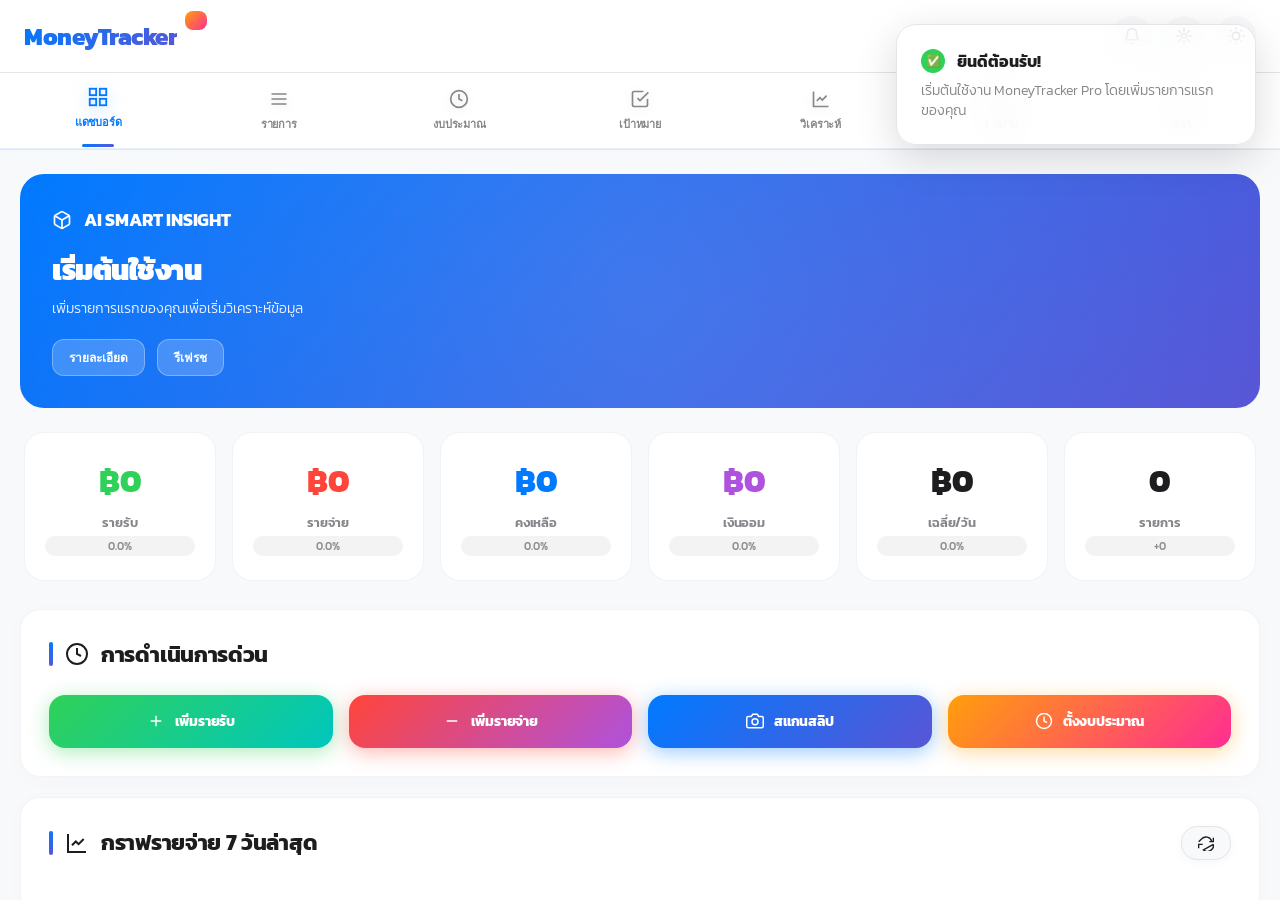
==== index.html @ a621dfd7 "Create index.html" ====
<!DOCTYPE html>
<html lang="th">
<head>
    <meta charset="UTF-8">
    <meta name="viewport" content="width=device-width, initial-scale=1.0">
    <title>MoneyTracker Pro v5 - แอปรายรับรายจ่ายขั้นสูง</title>
    <link href="https://fonts.googleapis.com/css2?family=Kanit:wght@200;300;400;500;600;700;800;900&display=swap" rel="stylesheet">
    <style>
        body {
            box-sizing: border-box;
        }
        
        * {
            margin: 0;
            padding: 0;
            box-sizing: border-box;
        }

        :root {
            --primary: #007AFF;
            --primary-dark: #0051D5;
            --primary-light: #E3F2FD;
            --secondary: #5856D6;
            --success: #30D158;
            --warning: #FF9F0A;
            --danger: #FF453A;
            --info: #64D2FF;
            --purple: #AF52DE;
            --pink: #FF2D92;
            --indigo: #5856D6;
            --teal: #5AC8FA;
            --mint: #00C7BE;
            --brown: #A2845E;
            --gray: #8E8E93;
            
            --bg-primary: #FFFFFF;
            --bg-secondary: #F8F9FA;
            --bg-tertiary: #FFFFFF;
            --bg-card: #FFFFFF;
            --bg-glass: rgba(255, 255, 255, 0.8);
            --text-primary: #1D1D1F;
            --text-secondary: #86868B;
            --text-tertiary: #AEAEB2;
            --border: #E5E5E7;
            --border-light: #F2F2F7;
            --shadow: rgba(0, 0, 0, 0.04);
            --shadow-hover: rgba(0, 0, 0, 0.08);
            --shadow-card: rgba(0, 0, 0, 0.02);
            --shadow-strong: rgba(0, 0, 0, 0.15);
            --blur: blur(20px);
            --gradient-primary: linear-gradient(135deg, var(--primary), var(--secondary));
            --gradient-success: linear-gradient(135deg, var(--success), var(--mint));
            --gradient-warning: linear-gradient(135deg, var(--warning), var(--pink));
            --gradient-danger: linear-gradient(135deg, var(--danger), var(--purple));
            --gradient-glass: linear-gradient(135deg, rgba(255,255,255,0.1), rgba(255,255,255,0.05));
        }

        [data-theme="dark"] {
            --bg-primary: #000000;
            --bg-secondary: #1C1C1E;
            --bg-tertiary: #2C2C2E;
            --bg-card: #1C1C1E;
            --bg-glass: rgba(28, 28, 30, 0.8);
            --text-primary: #F2F2F7;
            --text-secondary: #98989D;
            --text-tertiary: #636366;
            --border: #38383A;
            --border-light: #2C2C2E;
            --shadow: rgba(255, 255, 255, 0.02);
            --shadow-hover: rgba(255, 255, 255, 0.04);
            --shadow-card: rgba(255, 255, 255, 0.01);
            --shadow-strong: rgba(0, 0, 0, 0.3);
        }

        html, body {
            height: 100%;
            font-family: 'Kanit', -apple-system, BlinkMacSystemFont, 'SF Pro Display', sans-serif;
            font-weight: 300;
            background: var(--bg-primary);
            color: var(--text-primary);
            overflow-x: hidden;
            transition: all 0.4s cubic-bezier(0.25, 0.46, 0.45, 0.94);
            -webkit-font-smoothing: antialiased;
            -moz-osx-font-smoothing: grayscale;
        }

        .app-container {
            height: 100%;
            display: flex;
            flex-direction: column;
            max-width: 100vw;
            background: var(--bg-primary);
            position: relative;
            overflow: hidden;
        }

        /* Animated Background */
        .animated-bg {
            position: fixed;
            top: 0;
            left: 0;
            width: 100%;
            height: 100%;
            z-index: -1;
            opacity: 0.03;
            pointer-events: none;
        }

        .floating-shape {
            position: absolute;
            border-radius: 50%;
            background: var(--gradient-primary);
            animation: float 20s infinite linear;
        }

        .floating-shape:nth-child(1) {
            width: 80px;
            height: 80px;
            top: 20%;
            left: 10%;
            animation-delay: 0s;
        }

        .floating-shape:nth-child(2) {
            width: 120px;
            height: 120px;
            top: 60%;
            right: 15%;
            animation-delay: -5s;
        }

        .floating-shape:nth-child(3) {
            width: 60px;
            height: 60px;
            bottom: 30%;
            left: 20%;
            animation-delay: -10s;
        }

        .floating-shape:nth-child(4) {
            width: 100px;
            height: 100px;
            top: 10%;
            right: 30%;
            animation-delay: -15s;
        }

        @keyframes float {
            0% { transform: translateY(0px) rotate(0deg); }
            33% { transform: translateY(-30px) rotate(120deg); }
            66% { transform: translateY(30px) rotate(240deg); }
            100% { transform: translateY(0px) rotate(360deg); }
        }

        /* Header */
        .header {
            background: var(--bg-glass);
            backdrop-filter: var(--blur);
            -webkit-backdrop-filter: var(--blur);
            padding: 16px 24px;
            border-bottom: 0.5px solid var(--border);
            display: flex;
            align-items: center;
            justify-content: space-between;
            position: sticky;
            top: 0;
            z-index: 100;
            transition: all 0.3s ease;
        }

        .header h1 {
            font-size: 24px;
            font-weight: 800;
            background: var(--gradient-primary);
            -webkit-background-clip: text;
            -webkit-text-fill-color: transparent;
            background-clip: text;
            letter-spacing: -0.5px;
            position: relative;
        }

        .header h1::after {
            content: 'v5';
            position: absolute;
            top: -8px;
            right: -30px;
            font-size: 10px;
            background: var(--gradient-warning);
            color: white;
            padding: 2px 6px;
            border-radius: 8px;
            font-weight: 600;
        }

        .header-controls {
            display: flex;
            align-items: center;
            gap: 12px;
        }

        .theme-toggle, .settings-btn, .notification-btn {
            background: var(--bg-secondary);
            border: none;
            width: 40px;
            height: 40px;
            border-radius: 20px;
            cursor: pointer;
            display: flex;
            align-items: center;
            justify-content: center;
            transition: all 0.3s cubic-bezier(0.25, 0.46, 0.45, 0.94);
            font-size: 16px;
            position: relative;
        }

        .theme-toggle:hover, .settings-btn:hover, .notification-btn:hover {
            background: var(--border);
            transform: scale(1.05);
        }

        .theme-toggle:active, .settings-btn:active, .notification-btn:active {
            transform: scale(0.95);
        }

        .notification-badge {
            position: absolute;
            top: -2px;
            right: -2px;
            width: 12px;
            height: 12px;
            background: var(--danger);
            border-radius: 50%;
            font-size: 8px;
            color: white;
            display: flex;
            align-items: center;
            justify-content: center;
            animation: pulse 2s infinite;
        }

        @keyframes pulse {
            0% { transform: scale(1); }
            50% { transform: scale(1.2); }
            100% { transform: scale(1); }
        }

        /* Navigation */
        .nav-tabs {
            display: flex;
            background: var(--bg-card);
            border-bottom: 0.5px solid var(--border);
            overflow-x: auto;
            padding: 0 8px;
            -webkit-overflow-scrolling: touch;
            position: relative;
        }

        .nav-tabs::before {
            content: '';
            position: absolute;
            bottom: 0;
            left: 0;
            right: 0;
            height: 1px;
            background: var(--gradient-primary);
            opacity: 0.1;
        }

        .nav-tab {
            flex: 1;
            padding: 16px 12px;
            text-align: center;
            background: none;
            border: none;
            color: var(--text-secondary);
            font-size: 11px;
            font-weight: 600;
            cursor: pointer;
            transition: all 0.3s cubic-bezier(0.25, 0.46, 0.45, 0.94);
            white-space: nowrap;
            min-width: 80px;
            position: relative;
            letter-spacing: -0.1px;
            display: flex;
            flex-direction: column;
            align-items: center;
            gap: 6px;
            text-transform: uppercase;
        }

        .nav-tab svg {
            transition: all 0.3s ease;
            filter: drop-shadow(0 2px 4px rgba(0,0,0,0.1));
        }

        .nav-tab.active {
            color: var(--primary);
            transform: translateY(-2px);
        }

        .nav-tab.active svg {
            transform: scale(1.1);
            filter: drop-shadow(0 4px 8px rgba(0,122,255,0.3));
        }

        .nav-tab.active::after {
            content: '';
            position: absolute;
            bottom: 0;
            left: 50%;
            transform: translateX(-50%);
            width: 32px;
            height: 3px;
            background: var(--gradient-primary);
            border-radius: 2px;
            animation: slideIn 0.3s ease;
        }

        @keyframes slideIn {
            from { width: 0; }
            to { width: 32px; }
        }

        .nav-tab:hover:not(.active) {
            color: var(--text-primary);
            transform: translateY(-1px);
        }

        /* Main Content */
        .main-content {
            flex: 1;
            overflow-y: auto;
            padding: 0;
            background: var(--bg-secondary);
            position: relative;
        }

        .tab-content {
            display: none;
            padding: 24px 20px;
            animation: fadeInUp 0.5s cubic-bezier(0.25, 0.46, 0.45, 0.94);
            min-height: calc(100vh - 140px);
        }

        .tab-content.active {
            display: block;
        }

        @keyframes fadeInUp {
            from { 
                opacity: 0; 
                transform: translateY(20px); 
            }
            to { 
                opacity: 1; 
                transform: translateY(0); 
            }
        }

        /* Enhanced Cards */
        .card {
            background: var(--bg-card);
            border-radius: 20px;
            padding: 28px;
            margin-bottom: 20px;
            box-shadow: 0 4px 20px var(--shadow-card);
            border: 0.5px solid var(--border-light);
            transition: all 0.4s cubic-bezier(0.25, 0.46, 0.45, 0.94);
            position: relative;
            overflow: hidden;
        }

        .card::before {
            content: '';
            position: absolute;
            top: 0;
            left: 0;
            right: 0;
            height: 4px;
            background: var(--gradient-primary);
            opacity: 0;
            transition: opacity 0.3s ease;
        }

        .card:hover {
            box-shadow: 0 8px 40px var(--shadow-hover);
            transform: translateY(-4px);
        }

        .card:hover::before {
            opacity: 1;
        }

        .card-title {
            font-size: 22px;
            font-weight: 700;
            margin-bottom: 24px;
            color: var(--text-primary);
            letter-spacing: -0.3px;
            position: relative;
            display: flex;
            align-items: center;
            gap: 12px;
        }

        .card-title::before {
            content: '';
            width: 4px;
            height: 24px;
            background: var(--gradient-primary);
            border-radius: 2px;
        }

        /* Premium Stats Cards */
        .stats-grid {
            display: grid;
            grid-template-columns: repeat(auto-fit, minmax(160px, 1fr));
            gap: 16px;
            margin-bottom: 28px;
            padding: 0 4px;
        }

        .stat-card {
            background: var(--bg-card);
            border-radius: 20px;
            padding: 24px 20px;
            text-align: center;
            border: 0.5px solid var(--border-light);
            transition: all 0.4s cubic-bezier(0.25, 0.46, 0.45, 0.94);
            position: relative;
            overflow: hidden;
            cursor: pointer;
        }

        .stat-card::before {
            content: '';
            position: absolute;
            top: 0;
            left: 0;
            right: 0;
            height: 3px;
            background: var(--gradient-primary);
            opacity: 0;
            transition: opacity 0.3s ease;
        }

        .stat-card::after {
            content: '';
            position: absolute;
            top: 50%;
            left: 50%;
            width: 0;
            height: 0;
            background: radial-gradient(circle, rgba(0,122,255,0.1) 0%, transparent 70%);
            border-radius: 50%;
            transition: all 0.4s ease;
            transform: translate(-50%, -50%);
        }

        .stat-card:hover::before {
            opacity: 1;
        }

        .stat-card:hover::after {
            width: 200px;
            height: 200px;
        }

        .stat-card:hover {
            transform: translateY(-6px) scale(1.02);
            box-shadow: 0 12px 40px var(--shadow-hover);
        }

        .stat-value {
            font-size: 32px;
            font-weight: 800;
            margin-bottom: 8px;
            letter-spacing: -0.5px;
            position: relative;
            z-index: 1;
        }

        .stat-label {
            font-size: 13px;
            color: var(--text-secondary);
            font-weight: 600;
            letter-spacing: -0.1px;
            text-transform: uppercase;
            position: relative;
            z-index: 1;
        }

        .stat-trend {
            font-size: 11px;
            margin-top: 4px;
            padding: 2px 8px;
            border-radius: 12px;
            font-weight: 500;
            position: relative;
            z-index: 1;
        }

        .trend-up {
            background: rgba(48, 209, 88, 0.1);
            color: var(--success);
        }

        .trend-down {
            background: rgba(255, 69, 58, 0.1);
            color: var(--danger);
        }

        .trend-neutral {
            background: rgba(142, 142, 147, 0.1);
            color: var(--gray);
        }

        .income { color: var(--success); }
        .expense { color: var(--danger); }
        .balance { color: var(--primary); }
        .savings { color: var(--purple); }

        /* Enhanced Buttons */
        .btn {
            padding: 16px 28px;
            border: none;
            border-radius: 16px;
            font-size: 16px;
            font-weight: 700;
            cursor: pointer;
            transition: all 0.3s cubic-bezier(0.25, 0.46, 0.45, 0.94);
            font-family: inherit;
            display: inline-flex;
            align-items: center;
            justify-content: center;
            gap: 10px;
            letter-spacing: -0.2px;
            position: relative;
            overflow: hidden;
            text-transform: uppercase;
            font-size: 14px;
        }

        .btn::before {
            content: '';
            position: absolute;
            top: 0;
            left: -100%;
            width: 100%;
            height: 100%;
            background: linear-gradient(90deg, transparent, rgba(255,255,255,0.3), transparent);
            transition: left 0.6s;
        }

        .btn:hover::before {
            left: 100%;
        }

        .btn-primary {
            background: var(--gradient-primary);
            color: white;
            box-shadow: 0 4px 20px rgba(0, 122, 255, 0.4);
        }

        .btn-primary:hover {
            transform: translateY(-3px);
            box-shadow: 0 8px 30px rgba(0, 122, 255, 0.5);
        }

        .btn-success {
            background: var(--gradient-success);
            color: white;
            box-shadow: 0 4px 20px rgba(48, 209, 88, 0.4);
        }

        .btn-success:hover {
            transform: translateY(-3px);
            box-shadow: 0 8px 30px rgba(48, 209, 88, 0.5);
        }

        .btn-danger {
            background: var(--gradient-danger);
            color: white;
            box-shadow: 0 4px 20px rgba(255, 69, 58, 0.4);
        }

        .btn-danger:hover {
            transform: translateY(-3px);
            box-shadow: 0 8px 30px rgba(255, 69, 58, 0.5);
        }

        .btn-warning {
            background: var(--gradient-warning);
            color: white;
            box-shadow: 0 4px 20px rgba(255, 159, 10, 0.4);
        }

        .btn-warning:hover {
            transform: translateY(-3px);
            box-shadow: 0 8px 30px rgba(255, 159, 10, 0.5);
        }

        .btn-secondary {
            background: var(--bg-secondary);
            color: var(--text-primary);
            border: 1px solid var(--border);
            box-shadow: 0 2px 10px var(--shadow);
        }

        .btn-secondary:hover {
            background: var(--border);
            transform: translateY(-2px);
            box-shadow: 0 4px 20px var(--shadow-hover);
        }

        .btn-full {
            width: 100%;
        }

        .btn:active {
            transform: translateY(0);
        }

        /* Enhanced Forms */
        .form-group {
            margin-bottom: 24px;
            position: relative;
        }

        .form-label {
            display: block;
            margin-bottom: 10px;
            font-weight: 600;
            color: var(--text-primary);
            font-size: 15px;
            letter-spacing: -0.1px;
            text-transform: uppercase;
            font-size: 12px;
        }

        .form-input, .form-select {
            width: 100%;
            padding: 18px 24px;
            border: 1px solid var(--border);
            border-radius: 16px;
            background: var(--bg-secondary);
            color: var(--text-primary);
            font-size: 16px;
            font-family: inherit;
            transition: all 0.3s cubic-bezier(0.25, 0.46, 0.45, 0.94);
            -webkit-appearance: none;
            position: relative;
        }

        .form-input:focus, .form-select:focus {
            outline: none;
            border-color: var(--primary);
            background: var(--bg-card);
            box-shadow: 0 0 0 4px rgba(0, 122, 255, 0.1);
            transform: translateY(-2px);
        }

        .form-input::placeholder {
            color: var(--text-tertiary);
        }

        .form-select {
            background-image: url("data:image/svg+xml,%3csvg xmlns='http://www.w3.org/2000/svg' fill='none' viewBox='0 0 20 20'%3e%3cpath stroke='%236b7280' stroke-linecap='round' stroke-linejoin='round' stroke-width='1.5' d='m6 8 4 4 4-4'/%3e%3c/svg%3e");
            background-position: right 20px center;
            background-repeat: no-repeat;
            background-size: 16px;
            padding-right: 52px;
        }

        /* Advanced Smart Insights */
        .insight-card {
            background: var(--gradient-primary);
            color: white;
            border-radius: 24px;
            padding: 32px;
            margin-bottom: 24px;
            position: relative;
            overflow: hidden;
            cursor: pointer;
            transition: all 0.4s ease;
        }

        .insight-card::before {
            content: '';
            position: absolute;
            top: -50%;
            right: -50%;
            width: 200%;
            height: 200%;
            background: radial-gradient(circle, rgba(255,255,255,0.1) 0%, transparent 50%);
            animation: rotate 20s linear infinite;
        }

        .insight-card:hover {
            transform: scale(1.02);
            box-shadow: 0 20px 60px rgba(0, 122, 255, 0.3);
        }

        @keyframes rotate {
            from { transform: rotate(0deg); }
            to { transform: rotate(360deg); }
        }

        .insight-header {
            display: flex;
            align-items: center;
            justify-content: space-between;
            margin-bottom: 16px;
            position: relative;
            z-index: 1;
        }

        .insight-title {
            font-size: 18px;
            font-weight: 700;
            display: flex;
            align-items: center;
            gap: 12px;
            text-transform: uppercase;
            letter-spacing: -0.2px;
        }

        .insight-value {
            font-size: 28px;
            font-weight: 900;
            margin-bottom: 8px;
            position: relative;
            z-index: 1;
            letter-spacing: -0.5px;
        }

        .insight-trend {
            font-size: 14px;
            opacity: 0.9;
            position: relative;
            z-index: 1;
            line-height: 1.4;
        }

        .insight-actions {
            margin-top: 20px;
            display: flex;
            gap: 12px;
            position: relative;
            z-index: 1;
        }

        .insight-btn {
            padding: 8px 16px;
            background: rgba(255,255,255,0.2);
            border: 1px solid rgba(255,255,255,0.3);
            border-radius: 12px;
            color: white;
            font-size: 12px;
            font-weight: 600;
            cursor: pointer;
            transition: all 0.3s ease;
            text-transform: uppercase;
        }

        .insight-btn:hover {
            background: rgba(255,255,255,0.3);
            transform: translateY(-1px);
        }

        /* Enhanced Transaction List */
        .transaction-list {
            max-height: 500px;
            overflow-y: auto;
            padding-right: 8px;
        }

        .transaction-list::-webkit-scrollbar {
            width: 6px;
        }

        .transaction-list::-webkit-scrollbar-track {
            background: var(--bg-secondary);
            border-radius: 3px;
        }

        .transaction-list::-webkit-scrollbar-thumb {
            background: var(--border);
            border-radius: 3px;
        }

        .transaction-list::-webkit-scrollbar-thumb:hover {
            background: var(--text-tertiary);
        }

        .transaction-item {
            display: flex;
            align-items: center;
            padding: 16px 0;
            border-bottom: 1px solid var(--border-light);
            transition: all 0.3s ease;
            cursor: pointer;
            border-radius: 12px;
            margin-bottom: 4px;
        }

        .transaction-item:hover {
            background: var(--bg-secondary);
            padding-left: 16px;
            padding-right: 16px;
            transform: translateX(8px);
        }

        .transaction-item:last-child {
            border-bottom: none;
        }

        .transaction-icon {
            width: 48px;
            height: 48px;
            border-radius: 16px;
            display: flex;
            align-items: center;
            justify-content: center;
            margin-right: 16px;
            font-size: 20px;
            position: relative;
            overflow: hidden;
        }

        .transaction-icon::before {
            content: '';
            position: absolute;
            top: 0;
            left: 0;
            right: 0;
            bottom: 0;
            background: inherit;
            opacity: 0.1;
            border-radius: inherit;
        }

        .transaction-details {
            flex: 1;
        }

        .transaction-title {
            font-weight: 600;
            margin-bottom: 4px;
            font-size: 16px;
        }

        .transaction-category {
            font-size: 13px;
            color: var(--text-secondary);
            display: flex;
            align-items: center;
            gap: 8px;
        }

        .transaction-amount {
            font-weight: 700;
            font-size: 18px;
            letter-spacing: -0.3px;
        }

        .transaction-actions {
            display: flex;
            gap: 8px;
            opacity: 0;
            transition: opacity 0.3s ease;
        }

        .transaction-item:hover .transaction-actions {
            opacity: 1;
        }

        .transaction-action {
            width: 32px;
            height: 32px;
            border-radius: 8px;
            border: none;
            cursor: pointer;
            display: flex;
            align-items: center;
            justify-content: center;
            transition: all 0.3s ease;
            font-size: 14px;
        }

        .edit-btn {
            background: rgba(0, 122, 255, 0.1);
            color: var(--primary);
        }

        .delete-btn {
            background: rgba(255, 69, 58, 0.1);
            color: var(--danger);
        }

        .transaction-action:hover {
            transform: scale(1.1);
        }

        /* Enhanced Chart */
        .chart-container {
            height: 280px;
            display: flex;
            align-items: end;
            justify-content: space-around;
            padding: 24px 0;
            border-bottom: 1px solid var(--border-light);
            margin-bottom: 20px;
            position: relative;
        }

        .chart-container::before {
            content: '';
            position: absolute;
            bottom: 0;
            left: 0;
            right: 0;
            height: 1px;
            background: var(--gradient-primary);
            opacity: 0.3;
        }

        .chart-bar {
            width: 24px;
            background: var(--gradient-primary);
            border-radius: 12px 12px 0 0;
            transition: all 0.4s cubic-bezier(0.25, 0.46, 0.45, 0.94);
            position: relative;
            cursor: pointer;
            margin: 0 2px;
        }

        .chart-bar::before {
            content: '';
            position: absolute;
            top: 0;
            left: 0;
            right: 0;
            bottom: 0;
            background: var(--gradient-warning);
            border-radius: inherit;
            opacity: 0;
            transition: opacity 0.3s ease;
        }

        .chart-bar:hover {
            transform: scale(1.1);
            box-shadow: 0 8px 20px rgba(0, 122, 255, 0.3);
        }

        .chart-bar:hover::before {
            opacity: 1;
        }

        .chart-label {
            position: absolute;
            bottom: -24px;
            left: 50%;
            transform: translateX(-50%);
            font-size: 10px;
            color: var(--text-secondary);
            font-weight: 600;
            text-transform: uppercase;
        }

        .chart-value {
            position: absolute;
            top: -30px;
            left: 50%;
            transform: translateX(-50%);
            font-size: 10px;
            color: var(--text-primary);
            font-weight: 600;
            background: var(--bg-card);
            padding: 4px 8px;
            border-radius: 8px;
            box-shadow: 0 2px 8px var(--shadow);
            opacity: 0;
            transition: opacity 0.3s ease;
            white-space: nowrap;
        }

        .chart-bar:hover .chart-value {
            opacity: 1;
        }

        /* Enhanced Modals */
        .modal {
            display: none;
            position: fixed;
            top: 0;
            left: 0;
            width: 100%;
            height: 100%;
            background: rgba(0, 0, 0, 0.6);
            z-index: 1000;
            animation: fadeIn 0.3s ease;
            backdrop-filter: blur(10px);
            -webkit-backdrop-filter: blur(10px);
        }

        .modal.active {
            display: flex;
            align-items: center;
            justify-content: center;
            padding: 20px;
        }

        .modal-content {
            background: var(--bg-tertiary);
            border-radius: 24px;
            padding: 32px;
            width: 100%;
            max-width: 480px;
            max-height: 85vh;
            overflow-y: auto;
            box-shadow: 0 20px 60px var(--shadow-strong);
            border: 1px solid var(--border-light);
            position: relative;
            animation: slideUp 0.4s cubic-bezier(0.25, 0.46, 0.45, 0.94);
        }

        @keyframes slideUp {
            from { 
                opacity: 0; 
                transform: translateY(40px) scale(0.9); 
            }
            to { 
                opacity: 1; 
                transform: translateY(0) scale(1); 
            }
        }

        .modal-header {
            display: flex;
            justify-content: space-between;
            align-items: center;
            margin-bottom: 28px;
            padding-bottom: 16px;
            border-bottom: 1px solid var(--border-light);
        }

        .modal-title {
            font-size: 22px;
            font-weight: 700;
            color: var(--text-primary);
            letter-spacing: -0.3px;
        }

        .modal-close {
            background: var(--bg-secondary);
            border: none;
            width: 36px;
            height: 36px;
            border-radius: 18px;
            font-size: 20px;
            cursor: pointer;
            color: var(--text-secondary);
            transition: all 0.3s ease;
            display: flex;
            align-items: center;
            justify-content: center;
        }

        .modal-close:hover {
            background: var(--danger);
            color: white;
            transform: scale(1.1);
        }

        /* Enhanced File Upload */
        .file-upload {
            border: 2px dashed var(--border);
            border-radius: 16px;
            padding: 48px 24px;
            text-align: center;
            cursor: pointer;
            transition: all 0.4s ease;
            margin-bottom: 20px;
            position: relative;
            overflow: hidden;
        }

        .file-upload::before {
            content: '';
            position: absolute;
            top: 0;
            left: -100%;
            width: 100%;
            height: 100%;
            background: linear-gradient(90deg, transparent, rgba(0,122,255,0.1), transparent);
            transition: left 0.6s;
        }

        .file-upload:hover::before {
            left: 100%;
        }

        .file-upload:hover {
            border-color: var(--primary);
            background: rgba(0, 122, 255, 0.05);
            transform: scale(1.02);
        }

        .file-upload.dragover {
            border-color: var(--primary);
            background: rgba(0, 122, 255, 0.1);
            transform: scale(1.05);
        }

        .upload-icon {
            font-size: 64px;
            margin-bottom: 16px;
            animation: bounce 2s infinite;
        }

        @keyframes bounce {
            0%, 20%, 50%, 80%, 100% { transform: translateY(0); }
            40% { transform: translateY(-10px); }
            60% { transform: translateY(-5px); }
        }

        /* Enhanced Progress Bars */
        .progress-bar {
            width: 100%;
            height: 12px;
            background: var(--bg-secondary);
            border-radius: 6px;
            overflow: hidden;
            margin: 12px 0;
            position: relative;
        }

        .progress-fill {
            height: 100%;
            background: var(--gradient-primary);
            transition: width 0.6s cubic-bezier(0.25, 0.46, 0.45, 0.94);
            position: relative;
            border-radius: 6px;
        }

        .progress-fill::after {
            content: '';
            position: absolute;
            top: 0;
            left: 0;
            right: 0;
            bottom: 0;
            background: linear-gradient(90deg, transparent, rgba(255,255,255,0.3), transparent);
            animation: shimmer 2s infinite;
        }

        @keyframes shimmer {
            0% { transform: translateX(-100%); }
            100% { transform: translateX(100%); }
        }

        .progress-fill.warning {
            background: var(--gradient-warning);
        }

        .progress-fill.danger {
            background: var(--gradient-danger);
        }

        .progress-fill.success {
            background: var(--gradient-success);
        }

        /* Enhanced Notifications */
        .notification {
            position: fixed;
            top: 24px;
            right: 24px;
            background: var(--bg-glass);
            backdrop-filter: var(--blur);
            -webkit-backdrop-filter: var(--blur);
            border: 1px solid var(--border);
            border-radius: 20px;
            padding: 24px;
            box-shadow: 0 12px 40px var(--shadow-strong);
            z-index: 1001;
            transform: translateX(120%);
            transition: transform 0.5s cubic-bezier(0.25, 0.46, 0.45, 0.94);
            max-width: 360px;
            min-width: 300px;
        }

        .notification.show {
            transform: translateX(0);
        }

        .notification-header {
            display: flex;
            align-items: center;
            gap: 12px;
            margin-bottom: 8px;
        }

        .notification-icon {
            width: 24px;
            height: 24px;
            border-radius: 50%;
            display: flex;
            align-items: center;
            justify-content: center;
            font-size: 12px;
        }

        .notification-title {
            font-weight: 700;
            font-size: 16px;
            color: var(--text-primary);
        }

        .notification-message {
            font-size: 14px;
            color: var(--text-secondary);
            line-height: 1.4;
        }

        /* Loading States */
        .loading {
            display: inline-block;
            width: 20px;
            height: 20px;
            border: 2px solid var(--border);
            border-radius: 50%;
            border-top-color: var(--primary);
            animation: spin 1s ease-in-out infinite;
        }

        @keyframes spin {
            to { transform: rotate(360deg); }
        }

        /* Responsive Design */
        @media (max-width: 768px) {
            .header {
                padding: 12px 16px;
            }
            
            .header h1 {
                font-size: 20px;
            }
            
            .tab-content {
                padding: 16px;
            }
            
            .stats-grid {
                grid-template-columns: repeat(2, 1fr);
                gap: 12px;
            }
            
            .modal-content {
                padding: 24px;
                margin: 16px;
            }
            
            .notification {
                right: 16px;
                top: 16px;
                max-width: calc(100vw - 32px);
            }
        }

        @media (max-width: 480px) {
            .nav-tab {
                padding: 12px 8px;
                font-size: 10px;
                min-width: 60px;
            }
            
            .stat-card {
                padding: 16px 12px;
            }
            
            .stat-value {
                font-size: 24px;
            }
            
            .card {
                padding: 20px;
            }
        }

        /* Dark Mode Enhancements */
        [data-theme="dark"] .floating-shape {
            opacity: 0.02;
        }

        [data-theme="dark"] .insight-card {
            box-shadow: 0 8px 32px rgba(0, 0, 0, 0.3);
        }

        [data-theme="dark"] .modal-content {
            box-shadow: 0 20px 60px rgba(0, 0, 0, 0.5);
        }

        [data-theme="dark"] .notification {
            box-shadow: 0 12px 40px rgba(0, 0, 0, 0.4);
        }

        /* Custom Scrollbar */
        ::-webkit-scrollbar {
            width: 8px;
        }

        ::-webkit-scrollbar-track {
            background: var(--bg-secondary);
            border-radius: 4px;
        }

        ::-webkit-scrollbar-thumb {
            background: var(--border);
            border-radius: 4px;
        }

        ::-webkit-scrollbar-thumb:hover {
            background: var(--text-tertiary);
        }

        /* Accessibility */
        @media (prefers-reduced-motion: reduce) {
            *, *::before, *::after {
                animation-duration: 0.01ms !important;
                animation-iteration-count: 1 !important;
                transition-duration: 0.01ms !important;
            }
        }

        /* Micro-interactions */
        .bounce-in {
            animation: bounceIn 0.6s cubic-bezier(0.25, 0.46, 0.45, 0.94);
        }

        @keyframes bounceIn {
            0% { transform: scale(0.3); opacity: 0; }
            50% { transform: scale(1.05); }
            70% { transform: scale(0.9); }
            100% { transform: scale(1); opacity: 1; }
        }

        .fade-in-up {
            animation: fadeInUp 0.6s ease;
        }

        .scale-in {
            animation: scaleIn 0.4s cubic-bezier(0.25, 0.46, 0.45, 0.94);
        }

        @keyframes scaleIn {
            from { transform: scale(0.8); opacity: 0; }
            to { transform: scale(1); opacity: 1; }
        }

        /* Success States */
        .success-checkmark {
            width: 60px;
            height: 60px;
            border-radius: 50%;
            background: var(--success);
            display: flex;
            align-items: center;
            justify-content: center;
            color: white;
            font-size: 24px;
            margin: 0 auto 16px;
            animation: successPulse 0.6s ease;
        }

        @keyframes successPulse {
            0% { transform: scale(0); }
            50% { transform: scale(1.2); }
            100% { transform: scale(1); }
        }

        /* Error States */
        .error-icon {
            width: 60px;
            height: 60px;
            border-radius: 50%;
            background: var(--danger);
            display: flex;
            align-items: center;
            justify-content: center;
            color: white;
            font-size: 24px;
            margin: 0 auto 16px;
            animation: shake 0.6s ease;
        }

        @keyframes shake {
            0%, 100% { transform: translateX(0); }
            10%, 30%, 50%, 70%, 90% { transform: translateX(-5px); }
            20%, 40%, 60%, 80% { transform: translateX(5px); }
        }
    </style>
</head>
<body>
    <!-- Animated Background -->
    <div class="animated-bg">
        <div class="floating-shape"></div>
        <div class="floating-shape"></div>
        <div class="floating-shape"></div>
        <div class="floating-shape"></div>
    </div>

    <div class="app-container">
        <!-- Header -->
        <header class="header">
            <h1>MoneyTracker</h1>
            <div class="header-controls">
                <button class="notification-btn" onclick="showNotificationCenter()">
                    <svg width="18" height="18" viewBox="0 0 24 24" fill="none" stroke="currentColor" stroke-width="2">
                        <path d="M18 8A6 6 0 006 8c0 7-3 9-3 9h18s-3-2-3-9"/>
                        <path d="M13.73 21a2 2 0 01-3.46 0"/>
                    </svg>
                    <span class="notification-badge" id="notificationBadge" style="display: none;">0</span>
                </button>
                <button class="settings-btn" onclick="showSettingsModal()">
                    <svg width="18" height="18" viewBox="0 0 24 24" fill="none" stroke="currentColor" stroke-width="2">
                        <circle cx="12" cy="12" r="3"/>
                        <path d="M12 1v6M12 17v6M4.22 4.22l4.24 4.24M15.54 15.54l4.24 4.24M1 12h6M17 12h6M4.22 19.78l4.24-4.24M15.54 8.46l4.24-4.24"/>
                    </svg>
                </button>
                <button class="theme-toggle" onclick="toggleTheme()">
                    <svg width="18" height="18" viewBox="0 0 24 24" fill="none" stroke="currentColor" stroke-width="2">
                        <circle cx="12" cy="12" r="5"/>
                        <path d="M12 1v2M12 21v2M4.22 4.22l1.42 1.42M18.36 18.36l1.42 1.42M1 12h2M21 12h2M4.22 19.78l1.42-1.42M18.36 5.64l1.42-1.42"/>
                    </svg>
                </button>
            </div>
        </header>

        <!-- Navigation -->
        <nav class="nav-tabs">
            <button class="nav-tab active" onclick="showTab('dashboard', this)">
                <svg width="20" height="20" viewBox="0 0 24 24" fill="none" stroke="currentColor" stroke-width="2">
                    <rect x="3" y="3" width="7" height="7"/>
                    <rect x="14" y="3" width="7" height="7"/>
                    <rect x="14" y="14" width="7" height="7"/>
                    <rect x="3" y="14" width="7" height="7"/>
                </svg>
                <span>แดชบอร์ด</span>
            </button>
            <button class="nav-tab" onclick="showTab('transactions', this)">
                <svg width="20" height="20" viewBox="0 0 24 24" fill="none" stroke="currentColor" stroke-width="2">
                    <path d="M3 6h18M3 12h18M3 18h18"/>
                </svg>
                <span>รายการ</span>
            </button>
            <button class="nav-tab" onclick="showTab('budget', this)">
                <svg width="20" height="20" viewBox="0 0 24 24" fill="none" stroke="currentColor" stroke-width="2">
                    <circle cx="12" cy="12" r="10"/>
                    <path d="M12 6v6l4 2"/>
                </svg>
                <span>งบประมาณ</span>
            </button>
            <button class="nav-tab" onclick="showTab('goals', this)">
                <svg width="20" height="20" viewBox="0 0 24 24" fill="none" stroke="currentColor" stroke-width="2">
                    <path d="M9 11l3 3L22 4"/>
                    <path d="M21 12v7a2 2 0 01-2 2H5a2 2 0 01-2-2V5a2 2 0 012-2h11"/>
                </svg>
                <span>เป้าหมาย</span>
            </button>
            <button class="nav-tab" onclick="showTab('analytics', this)">
                <svg width="20" height="20" viewBox="0 0 24 24" fill="none" stroke="currentColor" stroke-width="2">
                    <path d="M3 3v18h18"/>
                    <path d="M18.7 8l-5.1 5.2-2.8-2.7L7 14.3"/>
                </svg>
                <span>วิเคราะห์</span>
            </button>
            <button class="nav-tab" onclick="showTab('reports', this)">
                <svg width="20" height="20" viewBox="0 0 24 24" fill="none" stroke="currentColor" stroke-width="2">
                    <path d="M14 2H6a2 2 0 00-2 2v16a2 2 0 002 2h12a2 2 0 002-2V8z"/>
                    <polyline points="14,2 14,8 20,8"/>
                    <line x1="16" y1="13" x2="8" y2="13"/>
                    <line x1="16" y1="17" x2="8" y2="17"/>
                    <polyline points="10,9 9,9 8,9"/>
                </svg>
                <span>รายงาน</span>
            </button>
            <button class="nav-tab" onclick="showTab('sharing', this)">
                <svg width="20" height="20" viewBox="0 0 24 24" fill="none" stroke="currentColor" stroke-width="2">
                    <path d="M4 12v8a2 2 0 002 2h12a2 2 0 002-2v-8"/>
                    <polyline points="16,6 12,2 8,6"/>
                    <line x1="12" y1="2" x2="12" y2="15"/>
                </svg>
                <span>แชร์</span>
            </button>
        </nav>

        <!-- Main Content -->
        <main class="main-content">
            <!-- Dashboard Tab -->
            <div id="dashboard" class="tab-content active">
                <!-- Smart Insights -->
                <div class="insight-card" id="smartInsight" onclick="generateAIInsights()">
                    <div class="insight-header">
                        <div class="insight-title">
                            <svg width="20" height="20" viewBox="0 0 24 24" fill="none" stroke="currentColor" stroke-width="2">
                                <path d="M21 16V8a2 2 0 00-1-1.73l-7-4a2 2 0 00-2 0l-7 4A2 2 0 003 8v8a2 2 0 001 1.73l7 4a2 2 0 002 0l7-4A2 2 0 0021 16z"/>
                                <polyline points="3.27,6.96 12,12.01 20.73,6.96"/>
                                <line x1="12" y1="22.08" x2="12" y2="12"/>
                            </svg>
                            AI Smart Insight
                        </div>
                        <div class="loading" id="insightLoading" style="display: none;"></div>
                    </div>
                    <div class="insight-value" id="insightValue">คุณประหยัดได้ 15%</div>
                    <div class="insight-trend" id="insightTrend">เมื่อเทียบกับเดือนที่แล้ว คุณใช้จ่ายน้อยลง ฿2,450</div>
                    <div class="insight-actions">
                        <button class="insight-btn" onclick="showInsightDetails()">รายละเอียด</button>
                        <button class="insight-btn" onclick="refreshInsights()">รีเฟรช</button>
                    </div>
                </div>

                <!-- Enhanced Stats -->
                <div class="stats-grid">
                    <div class="stat-card" onclick="showIncomeDetails()">
                        <div class="stat-value income" id="totalIncome">฿0</div>
                        <div class="stat-label">รายรับ</div>
                        <div class="stat-trend trend-up" id="incomeTrend">+5.2%</div>
                    </div>
                    <div class="stat-card" onclick="showExpenseDetails()">
                        <div class="stat-value expense" id="totalExpense">฿0</div>
                        <div class="stat-label">รายจ่าย</div>
                        <div class="stat-trend trend-down" id="expenseTrend">-2.1%</div>
                    </div>
                    <div class="stat-card" onclick="showBalanceDetails()">
                        <div class="stat-value balance" id="totalBalance">฿0</div>
                        <div class="stat-label">คงเหลือ</div>
                        <div class="stat-trend trend-up" id="balanceTrend">+8.3%</div>
                    </div>
                    <div class="stat-card" onclick="showSavingsDetails()">
                        <div class="stat-value savings" id="totalSavings">฿0</div>
                        <div class="stat-label">เงินออม</div>
                        <div class="stat-trend trend-up" id="savingsTrend">+12.5%</div>
                    </div>
                    <div class="stat-card">
                        <div class="stat-value" id="avgDaily">฿0</div>
                        <div class="stat-label">เฉลี่ย/วัน</div>
                        <div class="stat-trend trend-neutral" id="avgTrend">0.0%</div>
                    </div>
                    <div class="stat-card">
                        <div class="stat-value" id="transactionCount">0</div>
                        <div class="stat-label">รายการ</div>
                        <div class="stat-trend trend-up" id="countTrend">+15</div>
                    </div>
                </div>

                <!-- Quick Actions -->
                <div class="card">
                    <div class="card-title">
                        <svg width="24" height="24" viewBox="0 0 24 24" fill="none" stroke="currentColor" stroke-width="2">
                            <circle cx="12" cy="12" r="10"/>
                            <polyline points="12,6 12,12 16,14"/>
                        </svg>
                        การดำเนินการด่วน
                    </div>
                    <div style="display: grid; grid-template-columns: repeat(auto-fit, minmax(200px, 1fr)); gap: 16px;">
                        <button class="btn btn-success btn-full" onclick="showAddModal('income')">
                            <svg width="18" height="18" viewBox="0 0 24 24" fill="none" stroke="currentColor" stroke-width="2">
                                <path d="M12 5v14M5 12h14"/>
                            </svg>
                            เพิ่มรายรับ
                        </button>
                        <button class="btn btn-danger btn-full" onclick="showAddModal('expense')">
                            <svg width="18" height="18" viewBox="0 0 24 24" fill="none" stroke="currentColor" stroke-width="2">
                                <path d="M5 12h14"/>
                            </svg>
                            เพิ่มรายจ่าย
                        </button>
                        <button class="btn btn-primary btn-full" onclick="showSlipModal()">
                            <svg width="18" height="18" viewBox="0 0 24 24" fill="none" stroke="currentColor" stroke-width="2">
                                <path d="M23 19a2 2 0 01-2 2H3a2 2 0 01-2-2V8a2 2 0 012-2h4l2-3h6l2 3h4a2 2 0 012 2z"/>
                                <circle cx="12" cy="13" r="4"/>
                            </svg>
                            สแกนสลิป
                        </button>
                        <button class="btn btn-warning btn-full" onclick="showBudgetModal()">
                            <svg width="18" height="18" viewBox="0 0 24 24" fill="none" stroke="currentColor" stroke-width="2">
                                <circle cx="12" cy="12" r="10"/>
                                <path d="M12 6v6l4 2"/>
                            </svg>
                            ตั้งงบประมาณ
                        </button>
                    </div>
                </div>

                <!-- Enhanced Chart -->
                <div class="card">
                    <div class="card-title">
                        <svg width="24" height="24" viewBox="0 0 24 24" fill="none" stroke="currentColor" stroke-width="2">
                            <path d="M3 3v18h18"/>
                            <path d="M18.7 8l-5.1 5.2-2.8-2.7L7 14.3"/>
                        </svg>
                        กราฟรายจ่าย 7 วันล่าสุด
                        <button class="btn btn-secondary" style="margin-left: auto; padding: 8px 16px;" onclick="refreshChart()">
                            <svg width="16" height="16" viewBox="0 0 24 24" fill="none" stroke="currentColor" stroke-width="2">
                                <path d="M23 4v6h-6M1 20v-6h6M20.49 9A9 9 0 005.64 5.64L1 10m22 4a9 9 0 01-14.85 8.36L23 14"/>
                            </svg>
                        </button>
                    </div>
                    <div class="chart-container" id="expenseChart"></div>
                </div>

                <!-- Recent Transactions -->
                <div class="card">
                    <div class="card-title">
                        <svg width="24" height="24" viewBox="0 0 24 24" fill="none" stroke="currentColor" stroke-width="2">
                            <path d="M12 2l3.09 6.26L22 9.27l-5 4.87 1.18 6.88L12 17.77l-6.18 3.25L7 14.14 2 9.27l6.91-1.01L12 2z"/>
                        </svg>
                        รายการล่าสุด
                        <button class="btn btn-secondary" style="margin-left: auto; padding: 8px 16px;" onclick="showTab('transactions', document.querySelector('.nav-tab:nth-child(2)'))">
                            ดูทั้งหมด
                        </button>
                    </div>
                    <div class="transaction-list" id="recentTransactions"></div>
                </div>
            </div>

            <!-- Transactions Tab -->
            <div id="transactions" class="tab-content">
                <div class="card">
                    <div class="card-title">
                        <svg width="24" height="24" viewBox="0 0 24 24" fill="none" stroke="currentColor" stroke-width="2">
                            <circle cx="11" cy="11" r="8"/>
                            <path d="M21 21l-4.35-4.35"/>
                        </svg>
                        ค้นหาและกรอง
                    </div>
                    <div class="form-group">
                        <label class="form-label" for="searchInput">ค้นหา</label>
                        <input type="text" id="searchInput" class="form-input" placeholder="ค้นหารายการ..." oninput="filterTransactions()">
                    </div>
                    <div style="display: grid; grid-template-columns: repeat(auto-fit, minmax(200px, 1fr)); gap: 16px;">
                        <div class="form-group">
                            <label class="form-label" for="filterType">ประเภท</label>
                            <select id="filterType" class="form-select" onchange="filterTransactions()">
                                <option value="">ทั้งหมด</option>
                                <option value="income">รายรับ</option>
                                <option value="expense">รายจ่าย</option>
                            </select>
                        </div>
                        <div class="form-group">
                            <label class="form-label" for="filterCategory">หมวดหมู่</label>
                            <select id="filterCategory" class="form-select" onchange="filterTransactions()">
                                <option value="">ทั้งหมด</option>
                            </select>
                        </div>
                        <div class="form-group">
                            <label class="form-label" for="filterDateFrom">จากวันที่</label>
                            <input type="date" id="filterDateFrom" class="form-input" onchange="filterTransactions()">
                        </div>
                        <div class="form-group">
                            <label class="form-label" for="filterDateTo">ถึงวันที่</label>
                            <input type="date" id="filterDateTo" class="form-input" onchange="filterTransactions()">
                        </div>
                    </div>
                    <div style="display: flex; gap: 12px; margin-top: 16px;">
                        <button class="btn btn-secondary" onclick="clearFilters()">ล้างตัวกรอง</button>
                        <button class="btn btn-primary" onclick="exportFilteredTransactions()">ส่งออกผลลัพธ์</button>
                    </div>
                </div>

                <div class="card">
                    <div class="card-title">
                        <svg width="24" height="24" viewBox="0 0 24 24" fill="none" stroke="currentColor" stroke-width="2">
                            <path d="M3 6h18M3 12h18M3 18h18"/>
                        </svg>
                        รายการทั้งหมด
                        <div style="margin-left: auto; display: flex; gap: 8px;">
                            <button class="btn btn-secondary" style="padding: 8px 16px;" onclick="sortTransactions('date')">
                                <svg width="16" height="16" viewBox="0 0 24 24" fill="none" stroke="currentColor" stroke-width="2">
                                    <path d="M3 6h18M7 12h10M10 18h4"/>
                                </svg>
                            </button>
                            <button class="btn btn-secondary" style="padding: 8px 16px;" onclick="sortTransactions('amount')">
                                <svg width="16" height="16" viewBox="0 0 24 24" fill="none" stroke="currentColor" stroke-width="2">
                                    <path d="M12 2l3.09 6.26L22 9.27l-5 4.87 1.18 6.88L12 17.77l-6.18 3.25L7 14.14 2 9.27l6.91-1.01L12 2z"/>
                                </svg>
                            </button>
                        </div>
                    </div>
                    <div class="transaction-list" id="allTransactions"></div>
                </div>
            </div>

            <!-- Budget Tab -->
            <div id="budget" class="tab-content">
                <div class="card">
                    <div class="card-title">
                        <svg width="24" height="24" viewBox="0 0 24 24" fill="none" stroke="currentColor" stroke-width="2">
                            <circle cx="12" cy="12" r="10"/>
                            <path d="M12 6v6l4 2"/>
                        </svg>
                        งบประมาณรายเดือน
                    </div>
                    <button class="btn btn-primary btn-full" onclick="showBudgetModal()">
                        <svg width="18" height="18" viewBox="0 0 24 24" fill="none" stroke="currentColor" stroke-width="2">
                            <path d="M12 5v14M5 12h14"/>
                        </svg>
                        เพิ่มงบประมาณ
                    </button>
                </div>

                <div id="budgetList"></div>
            </div>

            <!-- Goals Tab -->
            <div id="goals" class="tab-content">
                <div class="card">
                    <div class="card-title">
                        <svg width="24" height="24" viewBox="0 0 24 24" fill="none" stroke="currentColor" stroke-width="2">
                            <path d="M9 11l3 3L22 4"/>
                            <path d="M21 12v7a2 2 0 01-2 2H5a2 2 0 01-2-2V5a2 2 0 012-2h11"/>
                        </svg>
                        เป้าหมายออมเงิน
                    </div>
                    <button class="btn btn-primary btn-full" onclick="showGoalModal()">
                        <svg width="18" height="18" viewBox="0 0 24 24" fill="none" stroke="currentColor" stroke-width="2">
                            <path d="M12 5v14M5 12h14"/>
                        </svg>
                        เพิ่มเป้าหมาย
                    </button>
                </div>

                <div id="goalsList"></div>
            </div>

            <!-- Analytics Tab -->
            <div id="analytics" class="tab-content">
                <div class="card">
                    <div class="card-title">
                        <svg width="24" height="24" viewBox="0 0 24 24" fill="none" stroke="currentColor" stroke-width="2">
                            <path d="M3 3v18h18"/>
                            <path d="M18.7 8l-5.1 5.2-2.8-2.7L7 14.3"/>
                        </svg>
                        การวิเคราะห์ขั้นสูง
                    </div>
                    <div id="analyticsContent">
                        <p style="text-align: center; color: var(--text-secondary); padding: 40px;">
                            กำลังโหลดข้อมูลการวิเคราะห์...
                        </p>
                    </div>
                </div>
            </div>

            <!-- Reports Tab -->
            <div id="reports" class="tab-content">
                <div class="card">
                    <div class="card-title">
                        <svg width="24" height="24" viewBox="0 0 24 24" fill="none" stroke="currentColor" stroke-width="2">
                            <path d="M14 2H6a2 2 0 00-2 2v16a2 2 0 002 2h12a2 2 0 002-2V8z"/>
                            <polyline points="14,2 14,8 20,8"/>
                        </svg>
                        รายงานการเงิน
                    </div>
                    <div style="display: grid; grid-template-columns: repeat(auto-fit, minmax(250px, 1fr)); gap: 16px;">
                        <button class="btn btn-primary btn-full" onclick="generateMonthlyReport()">
                            <svg width="18" height="18" viewBox="0 0 24 24" fill="none" stroke="currentColor" stroke-width="2">
                                <rect x="3" y="4" width="18" height="18" rx="2" ry="2"/>
                                <line x1="16" y1="2" x2="16" y2="6"/>
                                <line x1="8" y1="2" x2="8" y2="6"/>
                                <line x1="3" y1="10" x2="21" y2="10"/>
                            </svg>
                            รายงานรายเดือน
                        </button>
                        <button class="btn btn-success btn-full" onclick="generateYearlyReport()">
                            <svg width="18" height="18" viewBox="0 0 24 24" fill="none" stroke="currentColor" stroke-width="2">
                                <path d="M3 3v18h18"/>
                                <path d="M18.7 8l-5.1 5.2-2.8-2.7L7 14.3"/>
                            </svg>
                            รายงานรายปี
                        </button>
                        <button class="btn btn-warning btn-full" onclick="generateCategoryReport()">
                            <svg width="18" height="18" viewBox="0 0 24 24" fill="none" stroke="currentColor" stroke-width="2">
                                <path d="M21.21 15.89A10 10 0 118 2.83"/>
                                <path d="M22 12A10 10 0 0012 2v10z"/>
                            </svg>
                            รายงานตามหมวดหมู่
                        </button>
                        <button class="btn btn-secondary btn-full" onclick="exportData('csv')">
                            <svg width="18" height="18" viewBox="0 0 24 24" fill="none" stroke="currentColor" stroke-width="2">
                                <path d="M21 15v4a2 2 0 01-2 2H5a2 2 0 01-2-2v-4"/>
                                <polyline points="7,10 12,15 17,10"/>
                                <line x1="12" y1="15" x2="12" y2="3"/>
                            </svg>
                            ส่งออก CSV
                        </button>
                    </div>
                </div>

                <div id="reportContent"></div>
            </div>

            <!-- Sharing Tab -->
            <div id="sharing" class="tab-content">
                <div class="card">
                    <div class="card-title">
                        <svg width="24" height="24" viewBox="0 0 24 24" fill="none" stroke="currentColor" stroke-width="2">
                            <path d="M4 12v8a2 2 0 002 2h12a2 2 0 002-2v-8"/>
                            <polyline points="16,6 12,2 8,6"/>
                            <line x1="12" y1="2" x2="12" y2="15"/>
                        </svg>
                        แชร์ข้อมูลการเงิน
                    </div>
                    <div style="display: grid; grid-template-columns: repeat(auto-fit, minmax(280px, 1fr)); gap: 16px;">
                        <button class="btn btn-primary btn-full" onclick="createShareLink()">
                            <svg width="18" height="18" viewBox="0 0 24 24" fill="none" stroke="currentColor" stroke-width="2">
                                <path d="M10 13a5 5 0 007.54.54l3-3a5 5 0 00-7.07-7.07l-1.72 1.71"/>
                                <path d="M14 11a5 5 0 00-7.54-.54l-3 3a5 5 0 007.07 7.07l1.71-1.71"/>
                            </svg>
                            สร้างลิงก์แชร์
                        </button>
                        <button class="btn btn-success btn-full" onclick="shareReadOnly()">
                            <svg width="18" height="18" viewBox="0 0 24 24" fill="none" stroke="currentColor" stroke-width="2">
                                <path d="M1 12s4-8 11-8 11 8 11 8-4 8-11 8-11-8-11-8z"/>
                                <circle cx="12" cy="12" r="3"/>
                            </svg>
                            แชร์แบบอ่านอย่างเดียว
                        </button>
                        <button class="btn btn-warning btn-full" onclick="shareWithExpiry()">
                            <svg width="18" height="18" viewBox="0 0 24 24" fill="none" stroke="currentColor" stroke-width="2">
                                <circle cx="12" cy="12" r="10"/>
                                <polyline points="12,6 12,12 16,14"/>
                            </svg>
                            แชร์ 7 วัน (หมดอายุ)
                        </button>
                        <button class="btn btn-secondary btn-full" onclick="exportForSharing()">
                            <svg width="18" height="18" viewBox="0 0 24 24" fill="none" stroke="currentColor" stroke-width="2">
                                <path d="M21 15v4a2 2 0 01-2 2H5a2 2 0 01-2-2v-4"/>
                                <polyline points="17,8 12,3 7,8"/>
                                <line x1="12" y1="3" x2="12" y2="15"/>
                            </svg>
                            ส่งออกเพื่อแชร์
                        </button>
                    </div>
                </div>

                <!-- Active Shares -->
                <div class="card">
                    <div class="card-title">
                        <svg width="24" height="24" viewBox="0 0 24 24" fill="none" stroke="currentColor" stroke-width="2">
                            <path d="M16 4h2a2 2 0 012 2v14a2 2 0 01-2 2H6a2 2 0 01-2-2V6a2 2 0 012-2h2"/>
                            <rect x="8" y="2" width="8" height="4" rx="1" ry="1"/>
                        </svg>
                        ลิงก์ที่แชร์อยู่
                        <button class="btn btn-secondary" style="margin-left: auto; padding: 8px 16px;" onclick="refreshShares()">
                            <svg width="16" height="16" viewBox="0 0 24 24" fill="none" stroke="currentColor" stroke-width="2">
                                <path d="M23 4v6h-6M1 20v-6h6M20.49 9A9 9 0 005.64 5.64L1 10m22 4a9 9 0 01-14.85 8.36L23 14"/>
                            </svg>
                        </button>
                    </div>
                    <div id="activeShares"></div>
                </div>

                <!-- Multi-user Management -->
                <div class="card">
                    <div class="card-title">
                        <svg width="24" height="24" viewBox="0 0 24 24" fill="none" stroke="currentColor" stroke-width="2">
                            <path d="M17 21v-2a4 4 0 00-4-4H5a4 4 0 00-4 4v2"/>
                            <circle cx="9" cy="7" r="4"/>
                            <path d="M23 21v-2a4 4 0 00-3-3.87"/>
                            <path d="M16 3.13a4 4 0 010 7.75"/>
                        </svg>
                        จัดการผู้ใช้หลายคน
                    </div>
                    <div style="display: grid; grid-template-columns: repeat(auto-fit, minmax(250px, 1fr)); gap: 16px; margin-bottom: 20px;">
                        <button class="btn btn-primary btn-full" onclick="createUserAccount()">
                            <svg width="18" height="18" viewBox="0 0 24 24" fill="none" stroke="currentColor" stroke-width="2">
                                <path d="M16 21v-2a4 4 0 00-4-4H5a4 4 0 00-4 4v2"/>
                                <circle cx="9" cy="7" r="4"/>
                                <line x1="19" y1="8" x2="19" y2="14"/>
                                <line x1="22" y1="11" x2="16" y2="11"/>
                            </svg>
                            สร้างบัญชีใหม่
                        </button>
                        <button class="btn btn-success btn-full" onclick="switchAccount()">
                            <svg width="18" height="18" viewBox="0 0 24 24" fill="none" stroke="currentColor" stroke-width="2">
                                <path d="M9 12l2 2 4-4"/>
                                <path d="M21 12c.552 0 1-.448 1-1V5c0-.552-.448-1-1-1H3c-.552 0-1 .448-1 1v6c0 .552.448 1 1 1"/>
                                <path d="M3 12v6c0 .552.448 1 1 1h16c.552 0 1-.448 1-1v-6"/>
                            </svg>
                            เปลี่ยนบัญชี
                        </button>
                        <button class="btn btn-warning btn-full" onclick="syncData()">
                            <svg width="18" height="18" viewBox="0 0 24 24" fill="none" stroke="currentColor" stroke-width="2">
                                <path d="M23 4v6h-6M1 20v-6h6M20.49 9A9 9 0 005.64 5.64L1 10m22 4a9 9 0 01-14.85 8.36L23 14"/>
                            </svg>
                            ซิงค์ข้อมูล
                        </button>
                    </div>
                    <div id="userAccounts"></div>
                </div>
            </div>
        </main>
    </div>

    <!-- Enhanced Modals -->
    <!-- Add Transaction Modal -->
    <div id="addModal" class="modal">
        <div class="modal-content">
            <div class="modal-header">
                <h3 class="modal-title" id="addModalTitle">เพิ่มรายการ</h3>
                <button class="modal-close" onclick="closeModal('addModal')">&times;</button>
            </div>
            <form id="addTransactionForm" onsubmit="addTransaction(event)">
                <div class="form-group">
                    <label class="form-label" for="transactionAmount">จำนวนเงิน</label>
                    <input type="number" id="transactionAmount" class="form-input" step="0.01" required placeholder="0.00">
                </div>
                <div class="form-group">
                    <label class="form-label" for="transactionDescription">รายละเอียด</label>
                    <input type="text" id="transactionDescription" class="form-input" required placeholder="ระบุรายละเอียด">
                </div>
                <div class="form-group">
                    <label class="form-label" for="transactionCategory">หมวดหมู่</label>
                    <select id="transactionCategory" class="form-select" required></select>
                </div>
                <div class="form-group">
                    <label class="form-label" for="transactionDate">วันที่และเวลา</label>
                    <input type="datetime-local" id="transactionDate" class="form-input" required>
                </div>
                <div class="form-group">
                    <label class="form-label" for="transactionNote">หมายเหตุ (ไม่บังคับ)</label>
                    <input type="text" id="transactionNote" class="form-input" placeholder="หมายเหตุเพิ่มเติม">
                </div>
                <input type="hidden" id="transactionType">
                <div style="display: flex; gap: 12px;">
                    <button type="button" class="btn btn-secondary" style="flex: 1;" onclick="closeModal('addModal')">ยกเลิก</button>
                    <button type="submit" class="btn btn-primary" style="flex: 2;">
                        <svg width="16" height="16" viewBox="0 0 24 24" fill="none" stroke="currentColor" stroke-width="2">
                            <path d="M19 21H5a2 2 0 01-2-2V5a2 2 0 012-2h11l5 5v11a2 2 0 01-2 2z"/>
                            <polyline points="17,21 17,13 7,13 7,21"/>
                            <polyline points="7,3 7,8 15,8"/>
                        </svg>
                        บันทึก
                    </button>
                </div>
            </form>
        </div>
    </div>

    <!-- Slip OCR Modal -->
    <div id="slipModal" class="modal">
        <div class="modal-content">
            <div class="modal-header">
                <h3 class="modal-title">สแกนสลิป AI</h3>
                <button class="modal-close" onclick="closeModal('slipModal')">&times;</button>
            </div>
            <div class="file-upload" onclick="document.getElementById('slipFile').click()">
                <div class="upload-icon">📷</div>
                <div style="font-size: 18px; font-weight: 600; margin-bottom: 8px;">คลิกเพื่ออัปโหลดสลิป</div>
                <div style="font-size: 14px; color: var(--text-secondary);">หรือลากไฟล์มาวาง</div>
                <div style="font-size: 12px; color: var(--text-tertiary); margin-top: 8px;">รองรับ JPG, PNG, PDF (ไม่เกิน 10MB)</div>
            </div>
            <input type="file" id="slipFile" accept="image/*,.pdf" style="display: none;" onchange="processSlip(this.files[0])">
            <div id="slipPreview" style="display: none;">
                <img id="slipImage" style="width: 100%; max-height: 200px; object-fit: contain; border-radius: 12px; margin-bottom: 20px;">
                <div class="form-group">
                    <label class="form-label" for="slipAmount">จำนวนเงิน</label>
                    <input type="number" id="slipAmount" class="form-input" step="0.01">
                </div>
                <div class="form-group">
                    <label class="form-label" for="slipDescription">รายละเอียด</label>
                    <input type="text" id="slipDescription" class="form-input">
                </div>
                <div class="form-group">
                    <label class="form-label" for="slipCategory">หมวดหมู่</label>
                    <select id="slipCategory" class="form-select"></select>
                </div>
                <div style="display: flex; gap: 12px;">
                    <button class="btn btn-secondary" style="flex: 1;" onclick="resetSlipModal()">ยกเลิก</button>
                    <button class="btn btn-primary" style="flex: 2;" onclick="saveSlipTransaction()">
                        <svg width="16" height="16" viewBox="0 0 24 24" fill="none" stroke="currentColor" stroke-width="2">
                            <path d="M19 21H5a2 2 0 01-2-2V5a2 2 0 012-2h11l5 5v11a2 2 0 01-2 2z"/>
                            <polyline points="17,21 17,13 7,13 7,21"/>
                            <polyline points="7,3 7,8 15,8"/>
                        </svg>
                        บันทึกรายการ
                    </button>
                </div>
            </div>
        </div>
    </div>

    <!-- Budget Modal -->
    <div id="budgetModal" class="modal">
        <div class="modal-content">
            <div class="modal-header">
                <h3 class="modal-title">เพิ่มงบประมาณ</h3>
                <button class="modal-close" onclick="closeModal('budgetModal')">&times;</button>
            </div>
            <form id="budgetForm" onsubmit="addBudget(event)">
                <div class="form-group">
                    <label class="form-label" for="budgetCategory">หมวดหมู่</label>
                    <select id="budgetCategory" class="form-select" required></select>
                </div>
                <div class="form-group">
                    <label class="form-label" for="budgetAmount">จำนวนเงิน</label>
                    <input type="number" id="budgetAmount" class="form-input" step="0.01" required>
                </div>
                <div class="form-group">
                    <label class="form-label" for="budgetMonth">เดือน</label>
                    <input type="month" id="budgetMonth" class="form-input" required>
                </div>
                <div style="display: flex; gap: 12px;">
                    <button type="button" class="btn btn-secondary" style="flex: 1;" onclick="closeModal('budgetModal')">ยกเลิก</button>
                    <button type="submit" class="btn btn-primary" style="flex: 2;">บันทึก</button>
                </div>
            </form>
        </div>
    </div>

    <!-- Goal Modal -->
    <div id="goalModal" class="modal">
        <div class="modal-content">
            <div class="modal-header">
                <h3 class="modal-title">เพิ่มเป้าหมาย</h3>
                <button class="modal-close" onclick="closeModal('goalModal')">&times;</button>
            </div>
            <form id="goalForm" onsubmit="addGoal(event)">
                <div class="form-group">
                    <label class="form-label" for="goalName">ชื่อเป้าหมาย</label>
                    <input type="text" id="goalName" class="form-input" required>
                </div>
                <div class="form-group">
                    <label class="form-label" for="goalAmount">จำนวนเงินเป้าหมาย</label>
                    <input type="number" id="goalAmount" class="form-input" step="0.01" required>
                </div>
                <div class="form-group">
                    <label class="form-label" for="goalDate">วันที่ครบกำหนด</label>
                    <input type="date" id="goalDate" class="form-input" required>
                </div>
                <div style="display: flex; gap: 12px;">
                    <button type="button" class="btn btn-secondary" style="flex: 1;" onclick="closeModal('goalModal')">ยกเลิก</button>
                    <button type="submit" class="btn btn-primary" style="flex: 2;">บันทึก</button>
                </div>
            </form>
        </div>
    </div>

    <!-- Settings Modal -->
    <div id="settingsModal" class="modal">
        <div class="modal-content">
            <div class="modal-header">
                <h3 class="modal-title">การตั้งค่า</h3>
                <button class="modal-close" onclick="closeModal('settingsModal')">&times;</button>
            </div>
            <div style="display: flex; flex-direction: column; gap: 20px;">
                <div>
                    <h4 style="margin-bottom: 12px;">ธีม</h4>
                    <div style="display: flex; gap: 8px;">
                        <button class="btn btn-secondary" onclick="setTheme('light')">สว่าง</button>
                        <button class="btn btn-secondary" onclick="setTheme('dark')">มืด</button>
                    </div>
                </div>
                <div>
                    <h4 style="margin-bottom: 12px;">สกุลเงิน</h4>
                    <select class="form-select" id="currencySelect" onchange="changeCurrency()">
                        <option value="THB">บาท (฿)</option>
                        <option value="USD">ดอลลาร์ ($)</option>
                        <option value="EUR">ยูโร (€)</option>
                        <option value="JPY">เยน (¥)</option>
                    </select>
                </div>
            </div>
        </div>
    </div>

    <!-- Confirm Modal -->
    <div id="confirmModal" class="modal">
        <div class="modal-content" style="max-width: 400px;">
            <div class="modal-header">
                <h3 class="modal-title" id="confirmTitle">ยืนยัน</h3>
                <button class="modal-close" onclick="closeModal('confirmModal')">&times;</button>
            </div>
            <div id="confirmMessage" style="margin-bottom: 24px; line-height: 1.5;"></div>
            <div style="display: flex; gap: 12px;">
                <button class="btn btn-secondary" style="flex: 1;" onclick="closeModal('confirmModal')">ยกเลิก</button>
                <button class="btn btn-danger" style="flex: 1;" id="confirmButton">ยืนยัน</button>
            </div>
        </div>
    </div>

    <!-- Prompt Modal -->
    <div id="promptModal" class="modal">
        <div class="modal-content" style="max-width: 400px;">
            <div class="modal-header">
                <h3 class="modal-title" id="promptTitle">ใส่ข้อมูล</h3>
                <button class="modal-close" onclick="closeModal('promptModal')">&times;</button>
            </div>
            <div id="promptMessage" style="margin-bottom: 16px;"></div>
            <div class="form-group">
                <input type="text" id="promptInput" class="form-input" placeholder="ใส่ข้อมูล...">
            </div>
            <div style="display: flex; gap: 12px;">
                <button class="btn btn-secondary" style="flex: 1;" onclick="closeModal('promptModal')">ยกเลิก</button>
                <button class="btn btn-primary" style="flex: 1;" id="promptButton">ตกลง</button>
            </div>
        </div>
    </div>

    <!-- Enhanced Notification -->
    <div id="notification" class="notification">
        <div class="notification-header">
            <div class="notification-icon" id="notificationIcon">ℹ️</div>
            <div class="notification-title" id="notificationTitle"></div>
        </div>
        <div class="notification-message" id="notificationMessage"></div>
    </div>

    <script>
        // Global Variables
        let currentTheme = 'light';
        let currentTab = 'dashboard';
        let currentCurrency = 'THB';
        let sortOrder = { field: 'date', direction: 'desc' };
        
        // Categories with icons
        const categories = {
            income: [
                { name: 'เงินเดือน', icon: '💰' },
                { name: 'โบนัส', icon: '🎁' },
                { name: 'ธุรกิจ', icon: '🏢' },
                { name: 'การลงทุน', icon: '📈' },
                { name: 'ขายของ', icon: '🛒' },
                { name: 'อื่นๆ', icon: '💵' }
            ],
            expense: [
                { name: 'อาหาร', icon: '🍽️' },
                { name: 'เดินทาง', icon: '🚗' },
                { name: 'ที่อยู่อาศัย', icon: '🏠' },
                { name: 'ช้อปปิ้ง', icon: '🛍️' },
                { name: 'ความบันเทิง', icon: '🎬' },
                { name: 'สุขภาพ', icon: '💊' },
                { name: 'การศึกษา', icon: '📚' },
                { name: 'ประกันภัย', icon: '🛡️' },
                { name: 'อื่นๆ', icon: '📦' }
            ]
        };

        // Currency symbols
        const currencySymbols = {
            'THB': '฿',
            'USD': '$',
            'EUR': '€',
            'JPY': '¥'
        };

        // Initialize App
        document.addEventListener('DOMContentLoaded', function() {
            initializeApp();
            setupEventListeners();
            loadSettings();
        });

        function initializeApp() {
            loadTheme();
            updateStats();
            updateRecentTransactions();
            updateChart();
            populateCategories();
            loadBudgets();
            loadGoals();
            setCurrentDateTime();
            generateInitialInsights();
            updateNotificationBadge();
            checkFirstTimeUser();
        }
        
        function checkFirstTimeUser() {
            const transactions = getTransactions();
            const budgets = getBudgets();
            const goals = getGoals();
            
            if (transactions.length === 0 && budgets.length === 0 && goals.length === 0) {
                setTimeout(() => {
                    showNotification('ยินดีต้อนรับ!', 'เริ่มต้นใช้งาน MoneyTracker Pro โดยเพิ่มรายการแรกของคุณ', 'success');
                }, 1000);
            }
        }

        function setupEventListeners() {
            // File upload drag and drop
            const fileUpload = document.querySelector('.file-upload');
            if (fileUpload) {
                fileUpload.addEventListener('dragover', handleDragOver);
                fileUpload.addEventListener('dragleave', handleDragLeave);
                fileUpload.addEventListener('drop', handleDrop);
            }
        }

        // Enhanced Theme Management
        function toggleTheme() {
            currentTheme = currentTheme === 'light' ? 'dark' : 'light';
            applyTheme();
            saveTheme();
            showNotification('เปลี่ยนธีม', `เปลี่ยนเป็นธีม${currentTheme === 'light' ? 'สว่าง' : 'มืด'}แล้ว`);
        }

        function setTheme(theme) {
            currentTheme = theme;
            applyTheme();
            saveTheme();
            closeModal('settingsModal');
            showNotification('เปลี่ยนธีม', `ตั้งค่าธีม${theme === 'light' ? 'สว่าง' : 'มืด'}แล้ว`);
        }

        function applyTheme() {
            document.documentElement.setAttribute('data-theme', currentTheme);
            const themeToggle = document.querySelector('.theme-toggle svg');
            
            if (currentTheme === 'light') {
                themeToggle.innerHTML = `
                    <circle cx="12" cy="12" r="5"/>
                    <path d="M12 1v2M12 21v2M4.22 4.22l1.42 1.42M18.36 18.36l1.42 1.42M1 12h2M21 12h2M4.22 19.78l1.42-1.42M18.36 5.64l1.42-1.42"/>
                `;
            } else {
                themeToggle.innerHTML = `
                    <path d="M21 12.79A9 9 0 1111.21 3 7 7 0 0021 12.79z"/>
                `;
            }
        }

        function saveTheme() {
            localStorage.setItem('theme', currentTheme);
        }

        function loadTheme() {
            const saved = localStorage.getItem('theme');
            if (saved) {
                currentTheme = saved;
                applyTheme();
            }
        }

        function loadSettings() {
            const savedCurrency = localStorage.getItem('currency');
            if (savedCurrency) {
                currentCurrency = savedCurrency;
                document.getElementById('currencySelect').value = currentCurrency;
            }
        }

        function changeCurrency() {
            currentCurrency = document.getElementById('currencySelect').value;
            localStorage.setItem('currency', currentCurrency);
            updateStats();
            updateRecentTransactions();
            showNotification('เปลี่ยนสกุลเงิน', `เปลี่ยนเป็น ${currencySymbols[currentCurrency]} แล้ว`);
        }

        // Enhanced Tab Management
        function showTab(tabName, element) {
            // Update tab buttons
            document.querySelectorAll('.nav-tab').forEach(tab => {
                tab.classList.remove('active');
            });
            element.classList.add('active');

            // Update tab content with animation
            document.querySelectorAll('.tab-content').forEach(content => {
                content.classList.remove('active');
            });
            
            setTimeout(() => {
                document.getElementById(tabName).classList.add('active');
            }, 100);

            currentTab = tabName;

            // Refresh data for specific tabs
            switch(tabName) {
                case 'transactions':
                    updateAllTransactions();
                    populateFilterCategories();
                    break;
                case 'budget':
                    loadBudgets();
                    break;
                case 'goals':
                    loadGoals();
                    break;
                case 'analytics':
                    updateAnalytics();
                    break;
                case 'reports':
                    loadReports();
                    break;
                case 'sharing':
                    loadSharing();
                    break;
            }
        }

        // Enhanced Data Management with Multi-user Support
        function getTransactions() {
            try {
                const currentUser = getCurrentUser();
                const key = currentUser === 'default' ? 'transactions' : `transactions_${currentUser}`;
                return JSON.parse(localStorage.getItem(key) || '[]');
            } catch (error) {
                console.error('Error loading transactions:', error);
                return [];
            }
        }

        function saveTransactions(transactions) {
            try {
                const currentUser = getCurrentUser();
                const key = currentUser === 'default' ? 'transactions' : `transactions_${currentUser}`;
                localStorage.setItem(key, JSON.stringify(transactions));
            } catch (error) {
                console.error('Error saving transactions:', error);
                showNotification('เกิดข้อผิดพลาด', 'ไม่สามารถบันทึกข้อมูลได้', 'error');
            }
        }

        function getBudgets() {
            try {
                const currentUser = getCurrentUser();
                const key = currentUser === 'default' ? 'budgets' : `budgets_${currentUser}`;
                return JSON.parse(localStorage.getItem(key) || '[]');
            } catch (error) {
                console.error('Error loading budgets:', error);
                return [];
            }
        }

        function saveBudgets(budgets) {
            try {
                const currentUser = getCurrentUser();
                const key = currentUser === 'default' ? 'budgets' : `budgets_${currentUser}`;
                localStorage.setItem(key, JSON.stringify(budgets));
            } catch (error) {
                console.error('Error saving budgets:', error);
                showNotification('เกิดข้อผิดพลาด', 'ไม่สามารถบันทึกงบประมาณได้', 'error');
            }
        }

        function getGoals() {
            try {
                const currentUser = getCurrentUser();
                const key = currentUser === 'default' ? 'goals' : `goals_${currentUser}`;
                return JSON.parse(localStorage.getItem(key) || '[]');
            } catch (error) {
                console.error('Error loading goals:', error);
                return [];
            }
        }

        function saveGoals(goals) {
            try {
                const currentUser = getCurrentUser();
                const key = currentUser === 'default' ? 'goals' : `goals_${currentUser}`;
                localStorage.setItem(key, JSON.stringify(goals));
            } catch (error) {
                console.error('Error saving goals:', error);
                showNotification('เกิดข้อผิดพลาด', 'ไม่สามารถบันทึกเป้าหมายได้', 'error');
            }
        }

        // Enhanced Transaction Management
        function addTransaction(event) {
            event.preventDefault();
            
            const transaction = {
                id: Date.now(),
                type: document.getElementById('transactionType').value,
                amount: parseFloat(document.getElementById('transactionAmount').value),
                description: document.getElementById('transactionDescription').value,
                category: document.getElementById('transactionCategory').value,
                date: document.getElementById('transactionDate').value,
                note: document.getElementById('transactionNote').value || '',
                timestamp: new Date().toISOString(),
                source: 'manual'
            };

            const transactions = getTransactions();
            transactions.unshift(transaction);
            saveTransactions(transactions);

            updateStats();
            updateRecentTransactions();
            updateChart();
            updateNotificationBadge();
            generateInitialInsights();
            closeModal('addModal');
            
            // Reset form
            document.getElementById('addTransactionForm').reset();
            
            showNotification('บันทึกสำเร็จ', 'เพิ่มรายการเรียบร้อยแล้ว', 'success');
            
            // Add animation effect
            setTimeout(() => {
                const recentList = document.getElementById('recentTransactions');
                if (recentList.firstChild) {
                    recentList.firstChild.classList.add('bounce-in');
                }
            }, 100);
        }

        function showAddModal(type) {
            document.getElementById('transactionType').value = type;
            document.getElementById('addModalTitle').textContent = type === 'income' ? 'เพิ่มรายรับ' : 'เพิ่มรายจ่าย';
            
            populateTransactionCategories(type);
            setCurrentDateTime();
            showModal('addModal');
        }

        function populateTransactionCategories(type) {
            const select = document.getElementById('transactionCategory');
            select.innerHTML = '';
            
            categories[type].forEach(category => {
                const option = document.createElement('option');
                option.value = category.name;
                option.textContent = `${category.icon} ${category.name}`;
                select.appendChild(option);
            });
        }

        function populateCategories() {
            // For slip modal
            const slipSelect = document.getElementById('slipCategory');
            slipSelect.innerHTML = '';
            categories.expense.forEach(category => {
                const option = document.createElement('option');
                option.value = category.name;
                option.textContent = `${category.icon} ${category.name}`;
                slipSelect.appendChild(option);
            });

            // For budget modal
            const budgetSelect = document.getElementById('budgetCategory');
            budgetSelect.innerHTML = '';
            categories.expense.forEach(category => {
                const option = document.createElement('option');
                option.value = category.name;
                option.textContent = `${category.icon} ${category.name}`;
                budgetSelect.appendChild(option);
            });
        }

        function populateFilterCategories() {
            const select = document.getElementById('filterCategory');
            select.innerHTML = '<option value="">ทั้งหมด</option>';
            
            const transactions = getTransactions();
            const usedCategories = [...new Set(transactions.map(t => t.category))];
            
            usedCategories.forEach(category => {
                const categoryData = [...categories.income, ...categories.expense].find(c => c.name === category);
                const option = document.createElement('option');
                option.value = category;
                option.textContent = categoryData ? `${categoryData.icon} ${category}` : category;
                select.appendChild(option);
            });
        }

        function setCurrentDateTime() {
            const now = new Date();
            const localDateTime = new Date(now.getTime() - now.getTimezoneOffset() * 60000).toISOString().slice(0, 16);
            document.getElementById('transactionDate').value = localDateTime;
        }

        // Enhanced Statistics
        function updateStats() {
            const transactions = getTransactions();
            const currentMonth = new Date().toISOString().slice(0, 7);
            const lastMonth = new Date(new Date().setMonth(new Date().getMonth() - 1)).toISOString().slice(0, 7);
            
            const currentMonthTransactions = transactions.filter(t => 
                t.date.startsWith(currentMonth)
            );
            
            const lastMonthTransactions = transactions.filter(t => 
                t.date.startsWith(lastMonth)
            );

            const income = currentMonthTransactions
                .filter(t => t.type === 'income')
                .reduce((sum, t) => sum + t.amount, 0);
                
            const expense = currentMonthTransactions
                .filter(t => t.type === 'expense')
                .reduce((sum, t) => sum + t.amount, 0);
                
            const balance = income - expense;
            const savings = Math.max(0, balance);
            
            // Calculate trends
            const lastIncome = lastMonthTransactions
                .filter(t => t.type === 'income')
                .reduce((sum, t) => sum + t.amount, 0);
            const lastExpense = lastMonthTransactions
                .filter(t => t.type === 'expense')
                .reduce((sum, t) => sum + t.amount, 0);
            
            const incomeTrend = calculateTrend(income, lastIncome);
            const expenseTrend = calculateTrend(expense, lastExpense);
            const balanceTrend = calculateTrend(balance, lastIncome - lastExpense);
            const savingsTrend = calculateTrend(savings, Math.max(0, lastIncome - lastExpense));
            
            // Calculate daily average
            const daysInMonth = new Date().getDate();
            const avgDaily = expense / daysInMonth;
            const lastAvgDaily = lastExpense / new Date(new Date().getFullYear(), new Date().getMonth(), 0).getDate();
            const avgTrend = calculateTrend(avgDaily, lastAvgDaily);
            
            // Transaction count
            const transactionCount = currentMonthTransactions.length;
            const lastTransactionCount = lastMonthTransactions.length;
            const countTrend = transactionCount - lastTransactionCount;

            // Update display
            document.getElementById('totalIncome').textContent = formatCurrency(income);
            document.getElementById('totalExpense').textContent = formatCurrency(expense);
            document.getElementById('totalBalance').textContent = formatCurrency(balance);
            document.getElementById('totalSavings').textContent = formatCurrency(savings);
            document.getElementById('avgDaily').textContent = formatCurrency(avgDaily);
            document.getElementById('transactionCount').textContent = transactionCount.toString();

            // Update trends
            updateTrendDisplay('incomeTrend', incomeTrend);
            updateTrendDisplay('expenseTrend', expenseTrend);
            updateTrendDisplay('balanceTrend', balanceTrend);
            updateTrendDisplay('savingsTrend', savingsTrend);
            updateTrendDisplay('avgTrend', avgTrend);
            document.getElementById('countTrend').textContent = `${countTrend >= 0 ? '+' : ''}${countTrend}`;
            document.getElementById('countTrend').className = `stat-trend ${countTrend > 0 ? 'trend-up' : countTrend < 0 ? 'trend-down' : 'trend-neutral'}`;
        }

        function calculateTrend(current, previous) {
            if (previous === 0) return current > 0 ? 100 : 0;
            return ((current - previous) / previous) * 100;
        }

        function updateTrendDisplay(elementId, trend) {
            const element = document.getElementById(elementId);
            const trendClass = trend > 0 ? 'trend-up' : trend < 0 ? 'trend-down' : 'trend-neutral';
            const trendSymbol = trend > 0 ? '+' : '';
            
            element.textContent = `${trendSymbol}${trend.toFixed(1)}%`;
            element.className = `stat-trend ${trendClass}`;
        }

        function formatCurrency(amount) {
            try {
                const symbol = currencySymbols[currentCurrency] || '฿';
                const numAmount = typeof amount === 'number' ? amount : parseFloat(amount) || 0;
                return `${symbol}${numAmount.toLocaleString(undefined, {maximumFractionDigits: 2})}`;
            } catch (error) {
                console.error('Error formatting currency:', error);
                return '฿0.00';
            }
        }

        function formatDate(dateString) {
            const date = new Date(dateString);
            return date.toLocaleDateString('th-TH', {
                year: 'numeric',
                month: 'short',
                day: 'numeric',
                hour: '2-digit',
                minute: '2-digit'
            });
        }

        function updateRecentTransactions() {
            const transactions = getTransactions();
            const recent = transactions.slice(0, 5);
            const container = document.getElementById('recentTransactions');
            
            if (recent.length === 0) {
                container.innerHTML = `
                    <div style="text-align: center; color: var(--text-secondary); padding: 40px;">
                        <div style="font-size: 48px; margin-bottom: 16px;">📊</div>
                        <div style="font-size: 18px; font-weight: 600; margin-bottom: 8px;">ยังไม่มีรายการ</div>
                        <div style="font-size: 14px;">เริ่มต้นโดยเพิ่มรายรับหรือรายจ่ายแรกของคุณ</div>
                        <button class="btn btn-primary" style="margin-top: 16px;" onclick="showAddModal('expense')">
                            <svg width="16" height="16" viewBox="0 0 24 24" fill="none" stroke="currentColor" stroke-width="2">
                                <path d="M12 5v14M5 12h14"/>
                            </svg>
                            เพิ่มรายการแรก
                        </button>
                    </div>
                `;
                return;
            }

            container.innerHTML = recent.map(transaction => {
                const categoryData = [...categories.income, ...categories.expense].find(c => c.name === transaction.category);
                const icon = categoryData ? categoryData.icon : (transaction.type === 'income' ? '💰' : '💸');
                
                return `
                    <div class="transaction-item" data-id="${transaction.id}">
                        <div class="transaction-icon" style="background: ${transaction.type === 'income' ? 'var(--success)' : 'var(--danger)'}; color: white;">
                            ${icon}
                        </div>
                        <div class="transaction-details">
                            <div class="transaction-title">${transaction.description}</div>
                            <div class="transaction-category">
                                ${transaction.category} • ${formatDate(transaction.date)}
                                ${transaction.note ? ` • ${transaction.note}` : ''}
                            </div>
                        </div>
                        <div class="transaction-amount ${transaction.type}">
                            ${transaction.type === 'income' ? '+' : '-'}${formatCurrency(transaction.amount)}
                        </div>
                        <div class="transaction-actions">
                            <button class="transaction-action edit-btn" onclick="editTransaction(${transaction.id})" title="แก้ไข">
                                <svg width="14" height="14" viewBox="0 0 24 24" fill="none" stroke="currentColor" stroke-width="2">
                                    <path d="M12 20h9"/>
                                    <path d="M16.5 3.5a2.121 2.121 0 013 3L7 19l-4 1 1-4L16.5 3.5z"/>
                                </svg>
                            </button>
                            <button class="transaction-action delete-btn" onclick="deleteTransaction(${transaction.id})" title="ลบ">
                                <svg width="14" height="14" viewBox="0 0 24 24" fill="none" stroke="currentColor" stroke-width="2">
                                    <polyline points="3,6 5,6 21,6"/>
                                    <path d="M19 6v14a2 2 0 01-2 2H7a2 2 0 01-2-2V6m3 0V4a2 2 0 012-2h4a2 2 0 012 2v2"/>
                                </svg>
                            </button>
                        </div>
                    </div>
                `;
            }).join('');
        }

        function updateAllTransactions() {
            let transactions = getTransactions();
            
            // Apply sorting
            transactions = sortTransactionsByField(transactions, sortOrder.field, sortOrder.direction);
            
            const container = document.getElementById('allTransactions');
            
            if (transactions.length === 0) {
                container.innerHTML = `
                    <div style="text-align: center; color: var(--text-secondary); padding: 40px;">
                        <div style="font-size: 48px; margin-bottom: 16px;">📝</div>
                        <div style="font-size: 18px; font-weight: 600; margin-bottom: 8px;">ยังไม่มีรายการ</div>
                        <div style="font-size: 14px;">เพิ่มรายรับและรายจ่ายเพื่อเริ่มติดตามการเงิน</div>
                    </div>
                `;
                return;
            }

            container.innerHTML = transactions.map(transaction => {
                const categoryData = [...categories.income, ...categories.expense].find(c => c.name === transaction.category);
                const icon = categoryData ? categoryData.icon : (transaction.type === 'income' ? '💰' : '💸');
                
                return `
                    <div class="transaction-item" data-id="${transaction.id}">
                        <div class="transaction-icon" style="background: ${transaction.type === 'income' ? 'var(--success)' : 'var(--danger)'}; color: white;">
                            ${icon}
                        </div>
                        <div class="transaction-details">
                            <div class="transaction-title">${transaction.description}</div>
                            <div class="transaction-category">
                                ${transaction.category} • ${formatDate(transaction.date)}
                                ${transaction.note ? ` • ${transaction.note}` : ''}
                            </div>
                        </div>
                        <div class="transaction-amount ${transaction.type}">
                            ${transaction.type === 'income' ? '+' : '-'}${formatCurrency(transaction.amount)}
                        </div>
                        <div class="transaction-actions">
                            <button class="transaction-action edit-btn" onclick="editTransaction(${transaction.id})" title="แก้ไข">
                                <svg width="14" height="14" viewBox="0 0 24 24" fill="none" stroke="currentColor" stroke-width="2">
                                    <path d="M12 20h9"/>
                                    <path d="M16.5 3.5a2.121 2.121 0 013 3L7 19l-4 1 1-4L16.5 3.5z"/>
                                </svg>
                            </button>
                            <button class="transaction-action delete-btn" onclick="deleteTransaction(${transaction.id})" title="ลบ">
                                <svg width="14" height="14" viewBox="0 0 24 24" fill="none" stroke="currentColor" stroke-width="2">
                                    <polyline points="3,6 5,6 21,6"/>
                                    <path d="M19 6v14a2 2 0 01-2 2H7a2 2 0 01-2-2V6m3 0V4a2 2 0 012-2h4a2 2 0 012 2v2"/>
                                </svg>
                            </button>
                        </div>
                    </div>
                `;
            }).join('');
        }

        function filterTransactions() {
            const search = document.getElementById('searchInput').value.toLowerCase();
            const typeFilter = document.getElementById('filterType').value;
            const categoryFilter = document.getElementById('filterCategory').value;
            const dateFrom = document.getElementById('filterDateFrom').value;
            const dateTo = document.getElementById('filterDateTo').value;
            
            let transactions = getTransactions();
            
            if (search) {
                transactions = transactions.filter(t => 
                    t.description.toLowerCase().includes(search) ||
                    t.category.toLowerCase().includes(search) ||
                    (t.note && t.note.toLowerCase().includes(search))
                );
            }
            
            if (typeFilter) {
                transactions = transactions.filter(t => t.type === typeFilter);
            }
            
            if (categoryFilter) {
                transactions = transactions.filter(t => t.category === categoryFilter);
            }
            
            if (dateFrom) {
                transactions = transactions.filter(t => t.date >= dateFrom);
            }
            
            if (dateTo) {
                transactions = transactions.filter(t => t.date <= dateTo + 'T23:59:59');
            }
            
            // Apply sorting
            transactions = sortTransactionsByField(transactions, sortOrder.field, sortOrder.direction);
            
            const container = document.getElementById('allTransactions');
            
            if (transactions.length === 0) {
                container.innerHTML = '<div style="text-align: center; color: var(--text-secondary); padding: 20px;">ไม่พบรายการที่ตรงกับเงื่อนไข</div>';
                return;
            }

            container.innerHTML = transactions.map(transaction => {
                const categoryData = [...categories.income, ...categories.expense].find(c => c.name === transaction.category);
                const icon = categoryData ? categoryData.icon : (transaction.type === 'income' ? '💰' : '💸');
                
                return `
                    <div class="transaction-item" data-id="${transaction.id}">
                        <div class="transaction-icon" style="background: ${transaction.type === 'income' ? 'var(--success)' : 'var(--danger)'}; color: white;">
                            ${icon}
                        </div>
                        <div class="transaction-details">
                            <div class="transaction-title">${transaction.description}</div>
                            <div class="transaction-category">
                                ${transaction.category} • ${formatDate(transaction.date)}
                                ${transaction.note ? ` • ${transaction.note}` : ''}
                            </div>
                        </div>
                        <div class="transaction-amount ${transaction.type}">
                            ${transaction.type === 'income' ? '+' : '-'}${formatCurrency(transaction.amount)}
                        </div>
                    </div>
                `;
            }).join('');
        }

        function clearFilters() {
            document.getElementById('searchInput').value = '';
            document.getElementById('filterType').value = '';
            document.getElementById('filterCategory').value = '';
            document.getElementById('filterDateFrom').value = '';
            document.getElementById('filterDateTo').value = '';
            updateAllTransactions();
        }

        function sortTransactions(field) {
            if (sortOrder.field === field) {
                sortOrder.direction = sortOrder.direction === 'asc' ? 'desc' : 'asc';
            } else {
                sortOrder.field = field;
                sortOrder.direction = 'desc';
            }
            
            if (currentTab === 'transactions') {
                filterTransactions();
            } else {
                updateAllTransactions();
            }
            
            showNotification('เรียงลำดับ', `เรียงตาม${field === 'date' ? 'วันที่' : 'จำนวนเงิน'} ${sortOrder.direction === 'asc' ? 'น้อยไปมาก' : 'มากไปน้อย'}`);
        }

        function sortTransactionsByField(transactions, field, direction) {
            return transactions.sort((a, b) => {
                let aValue, bValue;
                
                if (field === 'date') {
                    aValue = new Date(a.date);
                    bValue = new Date(b.date);
                } else if (field === 'amount') {
                    aValue = a.amount;
                    bValue = b.amount;
                }
                
                if (direction === 'asc') {
                    return aValue > bValue ? 1 : -1;
                } else {
                    return aValue < bValue ? 1 : -1;
                }
            });
        }

        function exportFilteredTransactions() {
            // Get currently filtered transactions
            const search = document.getElementById('searchInput').value.toLowerCase();
            const typeFilter = document.getElementById('filterType').value;
            const categoryFilter = document.getElementById('filterCategory').value;
            const dateFrom = document.getElementById('filterDateFrom').value;
            const dateTo = document.getElementById('filterDateTo').value;
            
            let transactions = getTransactions();
            
            // Apply same filters as filterTransactions()
            if (search) {
                transactions = transactions.filter(t => 
                    t.description.toLowerCase().includes(search) ||
                    t.category.toLowerCase().includes(search) ||
                    (t.note && t.note.toLowerCase().includes(search))
                );
            }
            
            if (typeFilter) {
                transactions = transactions.filter(t => t.type === typeFilter);
            }
            
            if (categoryFilter) {
                transactions = transactions.filter(t => t.category === categoryFilter);
            }
            
            if (dateFrom) {
                transactions = transactions.filter(t => t.date >= dateFrom);
            }
            
            if (dateTo) {
                transactions = transactions.filter(t => t.date <= dateTo + 'T23:59:59');
            }
            
            exportTransactionsToCSV(transactions, 'filtered_transactions');
        }

        function exportTransactionsToCSV(transactions, filename) {
            const csvData = [
                ['ประเภท', 'จำนวนเงิน', 'รายละเอียด', 'หมวดหมู่', 'วันที่', 'หมายเหตุ'],
                ...transactions.map(t => [
                    t.type === 'income' ? 'รายรับ' : 'รายจ่าย',
                    t.amount,
                    t.description,
                    t.category,
                    formatDate(t.date),
                    t.note || ''
                ])
            ];
            
            const csvContent = csvData.map(row => row.join(',')).join('\n');
            const blob = new Blob(['\ufeff' + csvContent], { type: 'text/csv;charset=utf-8;' });
            const link = document.createElement('a');
            
            if (link.download !== undefined) {
                const url = URL.createObjectURL(blob);
                link.setAttribute('href', url);
                link.setAttribute('download', `${filename}_${new Date().toISOString().slice(0, 10)}.csv`);
                link.style.visibility = 'hidden';
                document.body.appendChild(link);
                link.click();
                document.body.removeChild(link);
            }
            
            showNotification('ส่งออกสำเร็จ', 'ดาวน์โหลดไฟล์ CSV เรียบร้อยแล้ว', 'success');
        }

        // Enhanced Chart
        function updateChart() {
            const transactions = getTransactions();
            const last7Days = [];
            
            for (let i = 6; i >= 0; i--) {
                const date = new Date();
                date.setDate(date.getDate() - i);
                const dateStr = date.toISOString().split('T')[0];
                
                const dayExpenses = transactions
                    .filter(t => t.type === 'expense' && t.date.startsWith(dateStr))
                    .reduce((sum, t) => sum + t.amount, 0);
                    
                last7Days.push({
                    date: dateStr,
                    amount: dayExpenses,
                    label: date.toLocaleDateString('th-TH', { weekday: 'short' })
                });
            }
            
            const maxAmount = Math.max(...last7Days.map(d => d.amount), 1);
            const container = document.getElementById('expenseChart');
            
            container.innerHTML = last7Days.map(day => `
                <div class="chart-bar" style="height: ${(day.amount / maxAmount) * 200}px;">
                    <div class="chart-label">${day.label}</div>
                    <div class="chart-value">${formatCurrency(day.amount)}</div>
                </div>
            `).join('');
        }

        function refreshChart() {
            showNotification('รีเฟรชกราฟ', 'กำลังอัปเดตข้อมูลกราฟ...');
            setTimeout(() => {
                updateChart();
                showNotification('อัปเดตเสร็จสิ้น', 'กราฟได้รับการอัปเดตแล้ว', 'success');
            }, 1000);
        }

        // Enhanced Budget Management
        function addBudget(event) {
            event.preventDefault();
            
            const budget = {
                id: Date.now(),
                category: document.getElementById('budgetCategory').value,
                amount: parseFloat(document.getElementById('budgetAmount').value),
                month: document.getElementById('budgetMonth').value,
                created: new Date().toISOString(),
                alerts: true
            };

            const budgets = getBudgets();
            
            // Check if budget for this category and month already exists
            const existingIndex = budgets.findIndex(b => 
                b.category === budget.category && b.month === budget.month
            );
            
            if (existingIndex >= 0) {
                budgets[existingIndex] = budget;
                showNotification('อัปเดตงบประมาณ', 'อัปเดตงบประมาณเรียบร้อยแล้ว', 'success');
            } else {
                budgets.push(budget);
                showNotification('เพิ่มงบประมาณ', 'ตั้งงบประมาณเรียบร้อยแล้ว', 'success');
            }
            
            saveBudgets(budgets);
            loadBudgets();
            updateNotificationBadge();
            closeModal('budgetModal');
            
            // Reset form
            document.getElementById('budgetForm').reset();
        }

        function loadBudgets() {
            const budgets = getBudgets();
            const transactions = getTransactions();
            const container = document.getElementById('budgetList');
            
            if (budgets.length === 0) {
                container.innerHTML = `
                    <div class="card">
                        <div style="text-align: center; color: var(--text-secondary); padding: 40px;">
                            <div style="font-size: 48px; margin-bottom: 16px;">💰</div>
                            <div style="font-size: 18px; font-weight: 600; margin-bottom: 8px;">ยังไม่มีงบประมาณ</div>
                            <div style="font-size: 14px; margin-bottom: 20px;">ตั้งงบประมาณเพื่อควบคุมการใช้จ่าย</div>
                            <button class="btn btn-primary" onclick="showBudgetModal()">
                                <svg width="16" height="16" viewBox="0 0 24 24" fill="none" stroke="currentColor" stroke-width="2">
                                    <path d="M12 5v14M5 12h14"/>
                                </svg>
                                ตั้งงบประมาณแรก
                            </button>
                        </div>
                    </div>
                `;
                return;
            }

            container.innerHTML = budgets.map(budget => {
                const categoryData = categories.expense.find(c => c.name === budget.category);
                const icon = categoryData ? categoryData.icon : '📦';
                
                // Calculate spent amount for this budget
                const spent = transactions
                    .filter(t => 
                        t.type === 'expense' && 
                        t.category === budget.category && 
                        t.date.startsWith(budget.month)
                    )
                    .reduce((sum, t) => sum + t.amount, 0);
                
                const percentage = (spent / budget.amount) * 100;
                const remaining = budget.amount - spent;
                
                let progressClass = 'success';
                if (percentage > 80) progressClass = 'danger';
                else if (percentage > 60) progressClass = 'warning';
                
                return `
                    <div class="card">
                        <div style="display: flex; align-items: center; justify-content: space-between; margin-bottom: 16px;">
                            <div style="display: flex; align-items: center; gap: 12px;">
                                <div style="font-size: 24px;">${icon}</div>
                                <div>
                                    <div style="font-weight: 600; font-size: 18px;">${budget.category}</div>
                                    <div style="font-size: 14px; color: var(--text-secondary);">${budget.month}</div>
                                </div>
                            </div>
                            <div style="text-align: right;">
                                <div style="font-weight: 700; font-size: 18px;">${formatCurrency(remaining)}</div>
                                <div style="font-size: 12px; color: var(--text-secondary);">คงเหลือ</div>
                            </div>
                        </div>
                        <div class="progress-bar">
                            <div class="progress-fill ${progressClass}" style="width: ${Math.min(percentage, 100)}%"></div>
                        </div>
                        <div style="display: flex; justify-content: space-between; margin-top: 8px; font-size: 14px;">
                            <span>ใช้ไป: ${formatCurrency(spent)}</span>
                            <span>งบประมาณ: ${formatCurrency(budget.amount)}</span>
                        </div>
                        <div style="text-align: center; margin-top: 8px; font-size: 12px; color: var(--text-secondary);">
                            ${percentage.toFixed(1)}% ของงบประมาณ
                        </div>
                        <div style="display: flex; gap: 8px; margin-top: 16px;">
                            <button class="btn btn-secondary" style="flex: 1; padding: 8px 16px;" onclick="editBudget(${budget.id})">แก้ไข</button>
                            <button class="btn btn-danger" style="flex: 1; padding: 8px 16px;" onclick="deleteBudget(${budget.id})">ลบ</button>
                        </div>
                    </div>
                `;
            }).join('');
        }

        function showBudgetModal() {
            // Set current month as default
            const currentMonth = new Date().toISOString().slice(0, 7);
            document.getElementById('budgetMonth').value = currentMonth;
            showModal('budgetModal');
        }

        // Enhanced Goal Management
        function addGoal(event) {
            event.preventDefault();
            
            const goal = {
                id: Date.now(),
                name: document.getElementById('goalName').value,
                amount: parseFloat(document.getElementById('goalAmount').value),
                targetDate: document.getElementById('goalDate').value,
                currentAmount: 0,
                created: new Date().toISOString()
            };

            const goals = getGoals();
            goals.push(goal);
            saveGoals(goals);
            
            loadGoals();
            closeModal('goalModal');
            
            // Reset form
            document.getElementById('goalForm').reset();
            
            showNotification('เพิ่มเป้าหมาย', 'ตั้งเป้าหมายเรียบร้อยแล้ว', 'success');
        }

        function loadGoals() {
            const goals = getGoals();
            const container = document.getElementById('goalsList');
            
            if (goals.length === 0) {
                container.innerHTML = `
                    <div class="card">
                        <div style="text-align: center; color: var(--text-secondary); padding: 40px;">
                            <div style="font-size: 48px; margin-bottom: 16px;">🎯</div>
                            <div style="font-size: 18px; font-weight: 600; margin-bottom: 8px;">ยังไม่มีเป้าหมาย</div>
                            <div style="font-size: 14px; margin-bottom: 20px;">ตั้งเป้าหมายการออมเงินเพื่ออนาคตที่ดี</div>
                            <button class="btn btn-primary" onclick="showGoalModal()">
                                <svg width="16" height="16" viewBox="0 0 24 24" fill="none" stroke="currentColor" stroke-width="2">
                                    <path d="M12 5v14M5 12h14"/>
                                </svg>
                                ตั้งเป้าหมายแรก
                            </button>
                        </div>
                    </div>
                `;
                return;
            }

            container.innerHTML = goals.map(goal => {
                const percentage = (goal.currentAmount / goal.amount) * 100;
                const remaining = goal.amount - goal.currentAmount;
                const daysLeft = Math.ceil((new Date(goal.targetDate) - new Date()) / (1000 * 60 * 60 * 24));
                
                let progressClass = 'success';
                if (percentage < 25) progressClass = 'danger';
                else if (percentage < 50) progressClass = 'warning';
                
                return `
                    <div class="card">
                        <div style="display: flex; align-items: center; justify-content: space-between; margin-bottom: 16px;">
                            <div>
                                <div style="font-weight: 700; font-size: 20px; margin-bottom: 4px;">${goal.name}</div>
                                <div style="font-size: 14px; color: var(--text-secondary);">
                                    เป้าหมาย: ${formatCurrency(goal.amount)} • 
                                    ${daysLeft > 0 ? `เหลือ ${daysLeft} วัน` : 'หมดเวลาแล้ว'}
                                </div>
                            </div>
                            <div style="text-align: right;">
                                <div style="font-weight: 700; font-size: 18px; color: var(--primary);">${formatCurrency(remaining)}</div>
                                <div style="font-size: 12px; color: var(--text-secondary);">เหลือ</div>
                            </div>
                        </div>
                        <div class="progress-bar">
                            <div class="progress-fill ${progressClass}" style="width: ${Math.min(percentage, 100)}%"></div>
                        </div>
                        <div style="display: flex; justify-content: space-between; margin-top: 8px; font-size: 14px;">
                            <span>ออมแล้ว: ${formatCurrency(goal.currentAmount)}</span>
                            <span>${percentage.toFixed(1)}%</span>
                        </div>
                        <div style="display: flex; gap: 8px; margin-top: 16px;">
                            <button class="btn btn-success" style="flex: 1; padding: 8px 16px;" onclick="addToGoal(${goal.id})">เพิ่มเงิน</button>
                            <button class="btn btn-secondary" style="flex: 1; padding: 8px 16px;" onclick="editGoal(${goal.id})">แก้ไข</button>
                            <button class="btn btn-danger" style="flex: 1; padding: 8px 16px;" onclick="deleteGoal(${goal.id})">ลบ</button>
                        </div>
                    </div>
                `;
            }).join('');
        }

        function showGoalModal() {
            // Set minimum date to today
            const today = new Date().toISOString().split('T')[0];
            document.getElementById('goalDate').min = today;
            showModal('goalModal');
        }

        // Slip Processing
        function showSlipModal() {
            showModal('slipModal');
        }

        function processSlip(file) {
            if (!file) return;
            
            if (file.size > 10 * 1024 * 1024) {
                showNotification('ไฟล์ใหญ่เกินไป', 'กรุณาเลือกไฟล์ที่มีขนาดไม่เกิน 10MB', 'error');
                return;
            }
            
            const reader = new FileReader();
            reader.onload = function(e) {
                document.getElementById('slipImage').src = e.target.result;
                document.getElementById('slipPreview').style.display = 'block';
                
                // Simulate OCR processing
                setTimeout(() => {
                    // Mock OCR results
                    document.getElementById('slipAmount').value = '150.00';
                    document.getElementById('slipDescription').value = 'ค่าอาหาร';
                    document.getElementById('slipCategory').value = 'อาหาร';
                    
                    showNotification('สแกนสำเร็จ', 'ระบบได้อ่านข้อมูลจากสลิปแล้ว กรุณาตรวจสอบความถูกต้อง', 'success');
                }, 1500);
            };
            reader.readAsDataURL(file);
        }

        function saveSlipTransaction() {
            const transaction = {
                id: Date.now(),
                type: 'expense',
                amount: parseFloat(document.getElementById('slipAmount').value),
                description: document.getElementById('slipDescription').value,
                category: document.getElementById('slipCategory').value,
                date: new Date().toISOString(),
                note: 'จากสลิป',
                timestamp: new Date().toISOString(),
                source: 'slip'
            };

            const transactions = getTransactions();
            transactions.unshift(transaction);
            saveTransactions(transactions);

            updateStats();
            updateRecentTransactions();
            updateChart();
            closeModal('slipModal');
            resetSlipModal();
            
            showNotification('บันทึกสำเร็จ', 'เพิ่มรายการจากสลิปเรียบร้อยแล้ว', 'success');
        }

        function resetSlipModal() {
            document.getElementById('slipPreview').style.display = 'none';
            document.getElementById('slipFile').value = '';
            document.getElementById('slipAmount').value = '';
            document.getElementById('slipDescription').value = '';
            document.getElementById('slipCategory').value = '';
        }

        // File Upload Handlers
        function handleDragOver(e) {
            e.preventDefault();
            e.currentTarget.classList.add('dragover');
        }

        function handleDragLeave(e) {
            e.preventDefault();
            e.currentTarget.classList.remove('dragover');
        }

        function handleDrop(e) {
            e.preventDefault();
            e.currentTarget.classList.remove('dragover');
            const files = e.dataTransfer.files;
            if (files.length > 0) {
                processSlip(files[0]);
            }
        }

        // Modal Management
        function showModal(modalId) {
            document.getElementById(modalId).classList.add('active');
        }

        function closeModal(modalId) {
            document.getElementById(modalId).classList.remove('active');
        }

        // Transaction Actions
        function editTransaction(id) {
            const transactions = getTransactions();
            const transaction = transactions.find(t => t.id === id);
            if (!transaction) return;
            
            // Populate form with transaction data
            document.getElementById('transactionType').value = transaction.type;
            document.getElementById('transactionAmount').value = transaction.amount;
            document.getElementById('transactionDescription').value = transaction.description;
            document.getElementById('transactionDate').value = transaction.date;
            document.getElementById('transactionNote').value = transaction.note || '';
            
            // Update modal title
            document.getElementById('addModalTitle').textContent = 'แก้ไขรายการ';
            
            // Populate categories
            populateTransactionCategories(transaction.type);
            document.getElementById('transactionCategory').value = transaction.category;
            
            // Change form handler to update instead of add
            const form = document.getElementById('addTransactionForm');
            form.onsubmit = function(event) {
                event.preventDefault();
                updateTransaction(id);
            };
            
            showModal('addModal');
        }

        function updateTransaction(id) {
            const transactions = getTransactions();
            const index = transactions.findIndex(t => t.id === id);
            
            if (index === -1) return;
            
            transactions[index] = {
                ...transactions[index],
                type: document.getElementById('transactionType').value,
                amount: parseFloat(document.getElementById('transactionAmount').value),
                description: document.getElementById('transactionDescription').value,
                category: document.getElementById('transactionCategory').value,
                date: document.getElementById('transactionDate').value,
                note: document.getElementById('transactionNote').value || '',
                updated: new Date().toISOString()
            };
            
            saveTransactions(transactions);
            updateStats();
            updateRecentTransactions();
            updateChart();
            updateNotificationBadge();
            generateInitialInsights();
            closeModal('addModal');
            
            // Reset form handler
            document.getElementById('addTransactionForm').onsubmit = addTransaction;
            document.getElementById('addTransactionForm').reset();
            
            showNotification('อัปเดตสำเร็จ', 'แก้ไขรายการเรียบร้อยแล้ว', 'success');
        }

        function deleteTransaction(id) {
            showConfirmModal('ยืนยันการลบ', 'คุณต้องการลบรายการนี้หรือไม่?', () => {
                const transactions = getTransactions();
                const filtered = transactions.filter(t => t.id !== id);
                saveTransactions(filtered);
                
                updateStats();
                updateRecentTransactions();
                updateChart();
                
                if (currentTab === 'transactions') {
                    updateAllTransactions();
                }
                
                showNotification('ลบสำเร็จ', 'ลบรายการเรียบร้อยแล้ว', 'success');
            });
        }

        // Budget Actions
        function editBudget(id) {
            const budgets = getBudgets();
            const budget = budgets.find(b => b.id === id);
            if (!budget) return;
            
            document.getElementById('budgetCategory').value = budget.category;
            document.getElementById('budgetAmount').value = budget.amount;
            document.getElementById('budgetMonth').value = budget.month;
            
            // Change form handler to update
            const form = document.getElementById('budgetForm');
            form.onsubmit = function(event) {
                event.preventDefault();
                updateBudget(id);
            };
            
            showModal('budgetModal');
        }

        function updateBudget(id) {
            const budgets = getBudgets();
            const index = budgets.findIndex(b => b.id === id);
            
            if (index === -1) return;
            
            budgets[index] = {
                ...budgets[index],
                category: document.getElementById('budgetCategory').value,
                amount: parseFloat(document.getElementById('budgetAmount').value),
                month: document.getElementById('budgetMonth').value,
                updated: new Date().toISOString()
            };
            
            saveBudgets(budgets);
            loadBudgets();
            updateNotificationBadge();
            closeModal('budgetModal');
            
            // Reset form handler
            document.getElementById('budgetForm').onsubmit = addBudget;
            document.getElementById('budgetForm').reset();
            
            showNotification('อัปเดตงบประมาณ', 'แก้ไขงบประมาณเรียบร้อยแล้ว', 'success');
        }

        function deleteBudget(id) {
            showConfirmModal('ยืนยันการลบ', 'คุณต้องการลบงบประมาณนี้หรือไม่?', () => {
                const budgets = getBudgets();
                const filtered = budgets.filter(b => b.id !== id);
                saveBudgets(filtered);
                loadBudgets();
                
                showNotification('ลบสำเร็จ', 'ลบงบประมาณเรียบร้อยแล้ว', 'success');
            });
        }

        // Goal Actions
        function addToGoal(id) {
            showPromptModal('เพิ่มเงินเข้าเป้าหมาย', 'จำนวนเงินที่ต้องการเพิ่ม:', (amount) => {
                if (!amount || isNaN(amount) || parseFloat(amount) <= 0) {
                    showNotification('ข้อมูลไม่ถูกต้อง', 'กรุณาใส่จำนวนเงินที่ถูกต้อง', 'error');
                    return;
                }
                
                const goals = getGoals();
                const goal = goals.find(g => g.id === id);
                if (!goal) return;
                
                goal.currentAmount += parseFloat(amount);
                if (goal.currentAmount > goal.amount) {
                    goal.currentAmount = goal.amount;
                }
                
                saveGoals(goals);
                loadGoals();
                
                showNotification('เพิ่มเงินสำเร็จ', `เพิ่มเงิน ${formatCurrency(parseFloat(amount))} เข้าเป้าหมายแล้ว`, 'success');
            });
        }

        function editGoal(id) {
            const goals = getGoals();
            const goal = goals.find(g => g.id === id);
            if (!goal) return;
            
            document.getElementById('goalName').value = goal.name;
            document.getElementById('goalAmount').value = goal.amount;
            document.getElementById('goalDate').value = goal.targetDate;
            
            // Change form handler to update
            const form = document.getElementById('goalForm');
            form.onsubmit = function(event) {
                event.preventDefault();
                updateGoal(id);
            };
            
            showModal('goalModal');
        }

        function updateGoal(id) {
            const goals = getGoals();
            const index = goals.findIndex(g => g.id === id);
            
            if (index === -1) return;
            
            goals[index] = {
                ...goals[index],
                name: document.getElementById('goalName').value,
                amount: parseFloat(document.getElementById('goalAmount').value),
                targetDate: document.getElementById('goalDate').value,
                updated: new Date().toISOString()
            };
            
            saveGoals(goals);
            loadGoals();
            updateNotificationBadge();
            closeModal('goalModal');
            
            // Reset form handler
            document.getElementById('goalForm').onsubmit = addGoal;
            document.getElementById('goalForm').reset();
            
            showNotification('อัปเดตเป้าหมาย', 'แก้ไขเป้าหมายเรียบร้อยแล้ว', 'success');
        }

        function deleteGoal(id) {
            showConfirmModal('ยืนยันการลบ', 'คุณต้องการลบเป้าหมายนี้หรือไม่?', () => {
                const goals = getGoals();
                const filtered = goals.filter(g => g.id !== id);
                saveGoals(filtered);
                loadGoals();
                
                showNotification('ลบสำเร็จ', 'ลบเป้าหมายเรียบร้อยแล้ว', 'success');
            });
        }

        // Analytics
        function updateAnalytics() {
            const container = document.getElementById('analyticsContent');
            const transactions = getTransactions();
            
            if (transactions.length === 0) {
                container.innerHTML = `
                    <div style="text-align: center; color: var(--text-secondary); padding: 40px;">
                        <div style="font-size: 48px; margin-bottom: 16px;">📈</div>
                        <div style="font-size: 18px; font-weight: 600; margin-bottom: 8px;">ยังไม่มีข้อมูลเพียงพอ</div>
                        <div style="font-size: 14px;">เพิ่มรายการเพื่อดูการวิเคราะห์ขั้นสูง</div>
                    </div>
                `;
                return;
            }
            
            // Calculate analytics data
            const totalIncome = transactions.filter(t => t.type === 'income').reduce((sum, t) => sum + t.amount, 0);
            const totalExpense = transactions.filter(t => t.type === 'expense').reduce((sum, t) => sum + t.amount, 0);
            
            // Category breakdown
            const categoryExpenses = {};
            transactions.filter(t => t.type === 'expense').forEach(t => {
                categoryExpenses[t.category] = (categoryExpenses[t.category] || 0) + t.amount;
            });
            
            const topCategories = Object.entries(categoryExpenses)
                .sort(([,a], [,b]) => b - a)
                .slice(0, 5);
            
            container.innerHTML = `
                <div style="display: grid; grid-template-columns: repeat(auto-fit, minmax(300px, 1fr)); gap: 20px;">
                    <div class="card">
                        <h3 style="margin-bottom: 16px;">สรุปภาพรวม</h3>
                        <div style="display: flex; flex-direction: column; gap: 12px;">
                            <div style="display: flex; justify-content: space-between;">
                                <span>รายรับทั้งหมด:</span>
                                <span style="color: var(--success); font-weight: 600;">${formatCurrency(totalIncome)}</span>
                            </div>
                            <div style="display: flex; justify-content: space-between;">
                                <span>รายจ่ายทั้งหมด:</span>
                                <span style="color: var(--danger); font-weight: 600;">${formatCurrency(totalExpense)}</span>
                            </div>
                            <div style="display: flex; justify-content: space-between; border-top: 1px solid var(--border); padding-top: 12px;">
                                <span style="font-weight: 600;">สุทธิ:</span>
                                <span style="color: ${totalIncome - totalExpense >= 0 ? 'var(--success)' : 'var(--danger)'}; font-weight: 700;">
                                    ${formatCurrency(totalIncome - totalExpense)}
                                </span>
                            </div>
                        </div>
                    </div>
                    
                    <div class="card">
                        <h3 style="margin-bottom: 16px;">หมวดหมู่ที่ใช้จ่ายมากที่สุด</h3>
                        <div style="display: flex; flex-direction: column; gap: 12px;">
                            ${topCategories.map(([category, amount]) => {
                                const percentage = (amount / totalExpense) * 100;
                                const categoryData = categories.expense.find(c => c.name === category);
                                const icon = categoryData ? categoryData.icon : '📦';
                                
                                return `
                                    <div>
                                        <div style="display: flex; justify-content: space-between; margin-bottom: 4px;">
                                            <span>${icon} ${category}</span>
                                            <span style="font-weight: 600;">${formatCurrency(amount)}</span>
                                        </div>
                                        <div class="progress-bar" style="height: 8px;">
                                            <div class="progress-fill" style="width: ${percentage}%"></div>
                                        </div>
                                        <div style="text-align: right; font-size: 12px; color: var(--text-secondary); margin-top: 2px;">
                                            ${percentage.toFixed(1)}%
                                        </div>
                                    </div>
                                `;
                            }).join('')}
                        </div>
                    </div>
                </div>
            `;
        }

        // Reports
        function generateMonthlyReport() {
            showNotification('กำลังสร้างรายงาน', 'กำลังสร้างรายงานรายเดือน...');
            setTimeout(() => {
                showNotification('สร้างรายงานสำเร็จ', 'รายงานรายเดือนพร้อมแล้ว', 'success');
            }, 2000);
        }

        function generateYearlyReport() {
            showNotification('กำลังสร้างรายงาน', 'กำลังสร้างรายงานรายปี...');
            setTimeout(() => {
                showNotification('สร้างรายงานสำเร็จ', 'รายงานรายปีพร้อมแล้ว', 'success');
            }, 2000);
        }

        function generateCategoryReport() {
            showNotification('กำลังสร้างรายงาน', 'กำลังสร้างรายงานตามหมวดหมู่...');
            setTimeout(() => {
                showNotification('สร้างรายงานสำเร็จ', 'รายงานตามหมวดหมู่พร้อมแล้ว', 'success');
            }, 2000);
        }

        function exportData(format) {
            const transactions = getTransactions();
            
            if (format === 'csv') {
                exportTransactionsToCSV(transactions, 'all_transactions');
            } else {
                showNotification('กำลังส่งออก', `กำลังส่งออกข้อมูลในรูปแบบ ${format.toUpperCase()}...`);
                setTimeout(() => {
                    showNotification('ส่งออกสำเร็จ', `ส่งออกข้อมูลในรูปแบบ ${format.toUpperCase()} เรียบร้อยแล้ว`, 'success');
                }, 2000);
            }
        }

        function loadReports() {
            const container = document.getElementById('reportContent');
            const transactions = getTransactions();
            
            if (transactions.length === 0) {
                container.innerHTML = `
                    <div class="card">
                        <div style="text-align: center; color: var(--text-secondary); padding: 40px;">
                            <div style="font-size: 48px; margin-bottom: 16px;">📊</div>
                            <div style="font-size: 18px; font-weight: 600; margin-bottom: 8px;">ยังไม่มีข้อมูลสำหรับรายงาน</div>
                            <div style="font-size: 14px;">เพิ่มรายการเพื่อสร้างรายงานการเงิน</div>
                        </div>
                    </div>
                `;
            } else {
                container.innerHTML = `
                    <div class="card">
                        <h3 style="margin-bottom: 16px;">รายงานล่าสุด</h3>
                        <p style="text-align: center; color: var(--text-secondary); padding: 20px;">
                            คลิกปุ่มด้านบนเพื่อสร้างรายงาน
                        </p>
                    </div>
                `;
            }
        }

        // AI Insights
        function generateInitialInsights() {
            const transactions = getTransactions();
            const budgets = getBudgets();
            const goals = getGoals();
            
            if (transactions.length === 0) {
                document.getElementById('insightValue').textContent = 'เริ่มต้นใช้งาน';
                document.getElementById('insightTrend').textContent = 'เพิ่มรายการแรกของคุณเพื่อเริ่มวิเคราะห์ข้อมูล';
                return;
            }
            
            const currentMonth = new Date().toISOString().slice(0, 7);
            const lastMonth = new Date(new Date().setMonth(new Date().getMonth() - 1)).toISOString().slice(0, 7);
            
            const currentExpenses = transactions
                .filter(t => t.type === 'expense' && t.date.startsWith(currentMonth))
                .reduce((sum, t) => sum + t.amount, 0);
                
            const lastExpenses = transactions
                .filter(t => t.type === 'expense' && t.date.startsWith(lastMonth))
                .reduce((sum, t) => sum + t.amount, 0);
            
            let insightValue = 'เริ่มต้นการวิเคราะห์';
            let insightTrend = 'ข้อมูลยังไม่เพียงพอสำหรับการเปรียบเทียบ';
            
            if (lastExpenses > 0) {
                const changePercent = ((currentExpenses - lastExpenses) / lastExpenses) * 100;
                const changeAmount = Math.abs(currentExpenses - lastExpenses);
                
                if (changePercent < -5) {
                    insightValue = `ประหยัดได้ ${Math.abs(changePercent).toFixed(1)}%`;
                    insightTrend = `เมื่อเทียบกับเดือนที่แล้ว คุณใช้จ่ายน้อยลง ${formatCurrency(changeAmount)}`;
                } else if (changePercent > 5) {
                    insightValue = `รายจ่ายเพิ่มขึ้น ${changePercent.toFixed(1)}%`;
                    insightTrend = `เมื่อเทียบกับเดือนที่แล้ว คุณใช้จ่ายมากขึ้น ${formatCurrency(changeAmount)}`;
                } else {
                    insightValue = 'รายจ่ายคงที่';
                    insightTrend = 'รายจ่ายของคุณอยู่ในระดับที่คล้ายกับเดือนที่แล้ว';
                }
            }
            
            // Check goals progress
            if (goals.length > 0) {
                const activeGoals = goals.filter(g => new Date(g.targetDate) > new Date());
                if (activeGoals.length > 0) {
                    const avgProgress = activeGoals.reduce((sum, g) => sum + (g.currentAmount / g.amount), 0) / activeGoals.length * 100;
                    if (avgProgress > 75) {
                        insightValue = 'เป้าหมายใกล้สำเร็จ';
                        insightTrend = `เป้าหมายการออมของคุณบรรลุแล้ว ${avgProgress.toFixed(1)}%`;
                    }
                }
            }
            
            document.getElementById('insightValue').textContent = insightValue;
            document.getElementById('insightTrend').textContent = insightTrend;
        }

        function generateAIInsights() {
            document.getElementById('insightLoading').style.display = 'block';
            
            setTimeout(() => {
                generateInitialInsights();
                document.getElementById('insightLoading').style.display = 'none';
                showNotification('AI Insights', 'อัปเดตข้อมูลวิเคราะห์แล้ว', 'success');
            }, 2000);
        }

        function refreshInsights() {
            generateAIInsights();
        }

        function showInsightDetails() {
            showNotification('รายละเอียด AI', 'ข้อมูลวิเคราะห์เชิงลึกจาก AI ขั้นสูง');
        }

        // Notification System
        function showNotification(title, message, type = 'info') {
            const notification = document.getElementById('notification');
            const titleEl = document.getElementById('notificationTitle');
            const messageEl = document.getElementById('notificationMessage');
            const iconEl = document.getElementById('notificationIcon');
            
            titleEl.textContent = title;
            messageEl.textContent = message;
            
            // Set icon based on type
            switch(type) {
                case 'success':
                    iconEl.textContent = '✅';
                    iconEl.style.background = 'var(--success)';
                    break;
                case 'error':
                    iconEl.textContent = '❌';
                    iconEl.style.background = 'var(--danger)';
                    break;
                case 'warning':
                    iconEl.textContent = '⚠️';
                    iconEl.style.background = 'var(--warning)';
                    break;
                default:
                    iconEl.textContent = 'ℹ️';
                    iconEl.style.background = 'var(--primary)';
            }
            
            notification.classList.add('show');
            
            setTimeout(() => {
                notification.classList.remove('show');
            }, 4000);
        }

        function updateNotificationBadge() {
            const badge = document.getElementById('notificationBadge');
            // Check for actual notifications (budget alerts, goal reminders, etc.)
            let count = 0;
            
            // Check budget alerts
            const budgets = getBudgets();
            const transactions = getTransactions();
            const currentMonth = new Date().toISOString().slice(0, 7);
            
            budgets.forEach(budget => {
                if (budget.month === currentMonth) {
                    const spent = transactions
                        .filter(t => 
                            t.type === 'expense' && 
                            t.category === budget.category && 
                            t.date.startsWith(budget.month)
                        )
                        .reduce((sum, t) => sum + t.amount, 0);
                    
                    const percentage = (spent / budget.amount) * 100;
                    if (percentage > 80) count++;
                }
            });
            
            // Check goal deadlines
            const goals = getGoals();
            const today = new Date();
            goals.forEach(goal => {
                const targetDate = new Date(goal.targetDate);
                const daysLeft = Math.ceil((targetDate - today) / (1000 * 60 * 60 * 24));
                const progress = (goal.currentAmount / goal.amount) * 100;
                
                if (daysLeft <= 7 && progress < 90) count++;
            });
            
            badge.textContent = count;
            badge.style.display = count > 0 ? 'flex' : 'none';
        }

        function showNotificationCenter() {
            const budgets = getBudgets();
            const transactions = getTransactions();
            const goals = getGoals();
            const currentMonth = new Date().toISOString().slice(0, 7);
            const today = new Date();
            
            let notifications = [];
            
            // Check budget alerts
            budgets.forEach(budget => {
                if (budget.month === currentMonth) {
                    const spent = transactions
                        .filter(t => 
                            t.type === 'expense' && 
                            t.category === budget.category && 
                            t.date.startsWith(budget.month)
                        )
                        .reduce((sum, t) => sum + t.amount, 0);
                    
                    const percentage = (spent / budget.amount) * 100;
                    if (percentage > 80) {
                        notifications.push(`งบประมาณ ${budget.category} ใช้ไปแล้ว ${percentage.toFixed(1)}%`);
                    }
                }
            });
            
            // Check goal deadlines
            goals.forEach(goal => {
                const targetDate = new Date(goal.targetDate);
                const daysLeft = Math.ceil((targetDate - today) / (1000 * 60 * 60 * 24));
                const progress = (goal.currentAmount / goal.amount) * 100;
                
                if (daysLeft <= 7 && progress < 90) {
                    notifications.push(`เป้าหมาย "${goal.name}" เหลือเวลา ${daysLeft} วัน`);
                }
            });
            
            if (notifications.length === 0) {
                showNotification('ศูนย์การแจ้งเตือน', 'ยังไม่มีการแจ้งเตือนใหม่');
            } else {
                showNotification('การแจ้งเตือน', notifications[0], 'warning');
            }
        }

        function showSettingsModal() {
            showModal('settingsModal');
        }

        // Detail Views
        function showIncomeDetails() {
            showNotification('รายละเอียดรายรับ', 'แสดงรายละเอียดรายรับทั้งหมด');
        }

        function showExpenseDetails() {
            showNotification('รายละเอียดรายจ่าย', 'แสดงรายละเอียดรายจ่ายทั้งหมด');
        }

        function showBalanceDetails() {
            showNotification('รายละเอียดยอดคงเหลือ', 'แสดงรายละเอียดยอดคงเหลือ');
        }

        function showSavingsDetails() {
            showNotification('รายละเอียดเงินออม', 'แสดงรายละเอียดเงินออมทั้งหมด');
        }

        // Sharing Functions with Multi-user Support
        function getShares() {
            const currentUser = getCurrentUser();
            const key = currentUser === 'default' ? 'shares' : `shares_${currentUser}`;
            return JSON.parse(localStorage.getItem(key) || '[]');
        }

        function saveShares(shares) {
            const currentUser = getCurrentUser();
            const key = currentUser === 'default' ? 'shares' : `shares_${currentUser}`;
            localStorage.setItem(key, JSON.stringify(shares));
        }

        function getUserAccounts() {
            return JSON.parse(localStorage.getItem('userAccounts') || '[]');
        }

        function saveUserAccounts(accounts) {
            localStorage.setItem('userAccounts', JSON.stringify(accounts));
        }

        function getCurrentUser() {
            return localStorage.getItem('currentUser') || 'default';
        }

        function setCurrentUser(userId) {
            localStorage.setItem('currentUser', userId);
        }

        function createShareLink() {
            const shareId = 'share_' + Date.now() + '_' + Math.random().toString(36).substr(2, 9);
            const shareUrl = `${window.location.origin}${window.location.pathname}?share=${shareId}`;
            
            const share = {
                id: shareId,
                url: shareUrl,
                type: 'full',
                created: new Date().toISOString(),
                expires: null,
                readOnly: false,
                data: {
                    transactions: getTransactions(),
                    budgets: getBudgets(),
                    goals: getGoals()
                }
            };

            const shares = getShares();
            shares.push(share);
            saveShares(shares);

            // Copy to clipboard
            navigator.clipboard.writeText(shareUrl).then(() => {
                showNotification('สร้างลิงก์สำเร็จ', 'คัดลอกลิงก์แชร์ไปยังคลิปบอร์ดแล้ว', 'success');
            }).catch(() => {
                showNotification('สร้างลิงก์สำเร็จ', `ลิงก์แชร์: ${shareUrl}`, 'success');
            });

            loadActiveShares();
        }

        function shareReadOnly() {
            const shareId = 'readonly_' + Date.now() + '_' + Math.random().toString(36).substr(2, 9);
            const shareUrl = `${window.location.origin}${window.location.pathname}?share=${shareId}&readonly=true`;
            
            const share = {
                id: shareId,
                url: shareUrl,
                type: 'readonly',
                created: new Date().toISOString(),
                expires: null,
                readOnly: true,
                data: {
                    transactions: getTransactions(),
                    budgets: getBudgets(),
                    goals: getGoals()
                }
            };

            const shares = getShares();
            shares.push(share);
            saveShares(shares);

            navigator.clipboard.writeText(shareUrl).then(() => {
                showNotification('สร้างลิงก์อ่านอย่างเดียว', 'คัดลอกลิงก์แชร์ไปยังคลิปบอร์ดแล้ว', 'success');
            }).catch(() => {
                showNotification('สร้างลิงก์อ่านอย่างเดียว', `ลิงก์แชร์: ${shareUrl}`, 'success');
            });

            loadActiveShares();
        }

        function shareWithExpiry() {
            const shareId = 'temp_' + Date.now() + '_' + Math.random().toString(36).substr(2, 9);
            const shareUrl = `${window.location.origin}${window.location.pathname}?share=${shareId}&temp=7`;
            const expiryDate = new Date();
            expiryDate.setDate(expiryDate.getDate() + 7);
            
            const share = {
                id: shareId,
                url: shareUrl,
                type: 'temporary',
                created: new Date().toISOString(),
                expires: expiryDate.toISOString(),
                readOnly: true,
                data: {
                    transactions: getTransactions(),
                    budgets: getBudgets(),
                    goals: getGoals()
                }
            };

            const shares = getShares();
            shares.push(share);
            saveShares(shares);

            navigator.clipboard.writeText(shareUrl).then(() => {
                showNotification('สร้างลิงก์ชั่วคราว', 'คัดลอกลิงก์แชร์ 7 วันไปยังคลิปบอร์ดแล้ว', 'success');
            }).catch(() => {
                showNotification('สร้างลิงก์ชั่วคราว', `ลิงก์แชร์ 7 วัน: ${shareUrl}`, 'success');
            });

            loadActiveShares();
        }

        function exportForSharing() {
            const data = {
                transactions: getTransactions(),
                budgets: getBudgets(),
                goals: getGoals(),
                exported: new Date().toISOString(),
                version: 'MoneyTracker Pro v5'
            };

            const jsonData = JSON.stringify(data, null, 2);
            const blob = new Blob([jsonData], { type: 'application/json' });
            const url = URL.createObjectURL(blob);
            const link = document.createElement('a');
            
            link.href = url;
            link.download = `moneytracker_export_${new Date().toISOString().slice(0, 10)}.json`;
            link.click();
            
            URL.revokeObjectURL(url);
            showNotification('ส่งออกสำเร็จ', 'ดาวน์โหลดไฟล์ข้อมูลเพื่อแชร์แล้ว', 'success');
        }

        function loadActiveShares() {
            const shares = getShares();
            const container = document.getElementById('activeShares');
            
            // Remove expired shares
            const now = new Date();
            const validShares = shares.filter(share => {
                if (share.expires) {
                    return new Date(share.expires) > now;
                }
                return true;
            });
            
            if (validShares.length !== shares.length) {
                saveShares(validShares);
            }

            if (validShares.length === 0) {
                container.innerHTML = `
                    <div style="text-align: center; color: var(--text-secondary); padding: 40px;">
                        <div style="font-size: 48px; margin-bottom: 16px;">🔗</div>
                        <div style="font-size: 18px; font-weight: 600; margin-bottom: 8px;">ยังไม่มีลิงก์แชร์</div>
                        <div style="font-size: 14px;">สร้างลิงก์แชร์เพื่อแบ่งปันข้อมูลการเงิน</div>
                    </div>
                `;
                return;
            }

            container.innerHTML = validShares.map(share => {
                const typeText = {
                    'full': 'แชร์เต็มรูปแบบ',
                    'readonly': 'อ่านอย่างเดียว',
                    'temporary': 'ชั่วคราว 7 วัน'
                };

                const expiryText = share.expires ? 
                    `หมดอายุ: ${formatDate(share.expires)}` : 
                    'ไม่หมดอายุ';

                return `
                    <div class="card" style="margin-bottom: 16px;">
                        <div style="display: flex; align-items: center; justify-content: space-between; margin-bottom: 12px;">
                            <div>
                                <div style="font-weight: 600; font-size: 16px;">${typeText[share.type]}</div>
                                <div style="font-size: 12px; color: var(--text-secondary);">
                                    สร้างเมื่อ: ${formatDate(share.created)} • ${expiryText}
                                </div>
                            </div>
                            <div style="display: flex; gap: 8px;">
                                <button class="btn btn-secondary" style="padding: 6px 12px; font-size: 12px;" onclick="copyShareLink('${share.url}')">
                                    <svg width="12" height="12" viewBox="0 0 24 24" fill="none" stroke="currentColor" stroke-width="2">
                                        <rect x="9" y="9" width="13" height="13" rx="2" ry="2"/>
                                        <path d="M5 15H4a2 2 0 01-2-2V4a2 2 0 012-2h9a2 2 0 012 2v1"/>
                                    </svg>
                                    คัดลอก
                                </button>
                                <button class="btn btn-danger" style="padding: 6px 12px; font-size: 12px;" onclick="deleteShare('${share.id}')">
                                    <svg width="12" height="12" viewBox="0 0 24 24" fill="none" stroke="currentColor" stroke-width="2">
                                        <polyline points="3,6 5,6 21,6"/>
                                        <path d="M19 6v14a2 2 0 01-2 2H7a2 2 0 01-2-2V6m3 0V4a2 2 0 012-2h4a2 2 0 012 2v2"/>
                                    </svg>
                                    ลบ
                                </button>
                            </div>
                        </div>
                        <div style="background: var(--bg-secondary); padding: 8px 12px; border-radius: 8px; font-family: monospace; font-size: 11px; word-break: break-all;">
                            ${share.url}
                        </div>
                    </div>
                `;
            }).join('');
        }

        function copyShareLink(url) {
            navigator.clipboard.writeText(url).then(() => {
                showNotification('คัดลอกสำเร็จ', 'คัดลอกลิงก์ไปยังคลิปบอร์ดแล้ว', 'success');
            }).catch(() => {
                showNotification('ไม่สามารถคัดลอก', 'กรุณาคัดลอกลิงก์ด้วยตนเอง', 'error');
            });
        }

        function deleteShare(shareId) {
            showConfirmModal('ยืนยันการลบ', 'คุณต้องการลบลิงก์แชร์นี้หรือไม่?', () => {
                const shares = getShares();
                const filtered = shares.filter(s => s.id !== shareId);
                saveShares(filtered);
                loadActiveShares();
                
                showNotification('ลบลิงก์สำเร็จ', 'ลบลิงก์แชร์เรียบร้อยแล้ว', 'success');
            });
        }

        function refreshShares() {
            loadActiveShares();
            showNotification('รีเฟรช', 'อัปเดตรายการลิงก์แชร์แล้ว', 'success');
        }

        function createUserAccount() {
            showPromptModal('สร้างบัญชีใหม่', 'ชื่อบัญชีใหม่:', (username) => {
                if (!username || username.trim() === '') {
                    showNotification('ข้อมูลไม่ถูกต้อง', 'กรุณาใส่ชื่อบัญชี', 'error');
                    return;
                }
                
                const accounts = getUserAccounts();
                const userId = 'user_' + Date.now();
                
                const account = {
                    id: userId,
                    username: username.trim(),
                    created: new Date().toISOString(),
                    lastAccess: new Date().toISOString()
                };
                
                accounts.push(account);
                saveUserAccounts(accounts);
                loadUserAccounts();
                
                showNotification('สร้างบัญชีสำเร็จ', `สร้างบัญชี "${username}" เรียบร้อยแล้ว`, 'success');
            });
        }

        function switchAccount() {
            const accounts = getUserAccounts();
            if (accounts.length === 0) {
                showNotification('ไม่มีบัญชี', 'กรุณาสร้างบัญชีก่อนเปลี่ยน', 'warning');
                return;
            }
            
            // Create account selection modal
            const accountOptions = accounts.map((acc, index) => 
                `<div style="padding: 12px; border: 1px solid var(--border); border-radius: 8px; margin-bottom: 8px; cursor: pointer; transition: all 0.3s ease;" 
                     onclick="selectAccountToSwitch('${acc.id}')" 
                     onmouseover="this.style.background='var(--bg-secondary)'" 
                     onmouseout="this.style.background='transparent'">
                    <div style="font-weight: 600;">${acc.username}</div>
                    <div style="font-size: 12px; color: var(--text-secondary);">สร้างเมื่อ: ${formatDate(acc.created)}</div>
                </div>`
            ).join('');
            
            // Show custom selection modal
            const modalContent = `
                <div class="modal-content" style="max-width: 400px;">
                    <div class="modal-header">
                        <h3 class="modal-title">เลือกบัญชี</h3>
                        <button class="modal-close" onclick="closeModal('accountSwitchModal')">&times;</button>
                    </div>
                    <div style="margin-bottom: 20px;">
                        ${accountOptions}
                    </div>
                </div>
            `;
            
            // Create temporary modal
            const tempModal = document.createElement('div');
            tempModal.id = 'accountSwitchModal';
            tempModal.className = 'modal active';
            tempModal.innerHTML = modalContent;
            document.body.appendChild(tempModal);
        }

        function selectAccountToSwitch(accountId) {
            const accounts = getUserAccounts();
            const selectedAccount = accounts.find(acc => acc.id === accountId);
            
            if (selectedAccount) {
                setCurrentUser(selectedAccount.id);
                
                // Update last access
                selectedAccount.lastAccess = new Date().toISOString();
                saveUserAccounts(accounts);
                
                // Reload data for new user
                initializeApp();
                
                showNotification('เปลี่ยนบัญชีสำเร็จ', `เปลี่ยนเป็นบัญชี "${selectedAccount.username}" แล้ว`, 'success');
            }
            
            // Remove temporary modal
            const tempModal = document.getElementById('accountSwitchModal');
            if (tempModal) {
                tempModal.remove();
            }
        }

        function syncData() {
            showNotification('กำลังซิงค์', 'กำลังซิงค์ข้อมูลข้ามเครื่อง...');
            
            // Simulate sync process
            setTimeout(() => {
                showNotification('ซิงค์สำเร็จ', 'ซิงค์ข้อมูลเรียบร้อยแล้ว', 'success');
            }, 2000);
        }

        function loadUserAccounts() {
            const accounts = getUserAccounts();
            const currentUserId = getCurrentUser();
            const container = document.getElementById('userAccounts');
            
            if (accounts.length === 0) {
                container.innerHTML = `
                    <div style="text-align: center; color: var(--text-secondary); padding: 20px;">
                        <div style="font-size: 16px; font-weight: 600; margin-bottom: 8px;">ยังไม่มีบัญชีผู้ใช้</div>
                        <div style="font-size: 14px;">สร้างบัญชีเพื่อจัดการข้อมูลแยกกัน</div>
                    </div>
                `;
                return;
            }

            container.innerHTML = accounts.map(account => {
                const isActive = account.id === currentUserId;
                
                return `
                    <div class="card" style="margin-bottom: 12px; ${isActive ? 'border: 2px solid var(--primary);' : ''}">
                        <div style="display: flex; align-items: center; justify-content: space-between;">
                            <div>
                                <div style="font-weight: 600; font-size: 16px; ${isActive ? 'color: var(--primary);' : ''}">
                                    ${account.username} ${isActive ? '(ปัจจุบัน)' : ''}
                                </div>
                                <div style="font-size: 12px; color: var(--text-secondary);">
                                    สร้างเมื่อ: ${formatDate(account.created)} • 
                                    เข้าใช้ล่าสุด: ${formatDate(account.lastAccess)}
                                </div>
                            </div>
                            <div style="display: flex; gap: 8px;">
                                ${!isActive ? `
                                    <button class="btn btn-primary" style="padding: 6px 12px; font-size: 12px;" onclick="switchToAccount('${account.id}')">
                                        เปลี่ยน
                                    </button>
                                ` : ''}
                                <button class="btn btn-danger" style="padding: 6px 12px; font-size: 12px;" onclick="deleteAccount('${account.id}')">
                                    ลบ
                                </button>
                            </div>
                        </div>
                    </div>
                `;
            }).join('');
        }

        function switchToAccount(accountId) {
            const accounts = getUserAccounts();
            const account = accounts.find(acc => acc.id === accountId);
            if (!account) return;
            
            setCurrentUser(accountId);
            account.lastAccess = new Date().toISOString();
            saveUserAccounts(accounts);
            
            initializeApp();
            loadUserAccounts();
            
            showNotification('เปลี่ยนบัญชีสำเร็จ', `เปลี่ยนเป็นบัญชี "${account.username}" แล้ว`, 'success');
        }

        function deleteAccount(accountId) {
            const accounts = getUserAccounts();
            const account = accounts.find(acc => acc.id === accountId);
            if (!account) return;
            
            const currentUserId = getCurrentUser();
            if (accountId === currentUserId) {
                showNotification('ไม่สามารถลบได้', 'ไม่สามารถลบบัญชีที่กำลังใช้งานอยู่', 'error');
                return;
            }
            
            showConfirmModal('ยืนยันการลบบัญชี', `คุณต้องการลบบัญชี "${account.username}" หรือไม่?\n\nข้อมูลทั้งหมดในบัญชีนี้จะถูกลบถาวร`, () => {
                const filtered = accounts.filter(acc => acc.id !== accountId);
                saveUserAccounts(filtered);
                
                // Remove account-specific data
                localStorage.removeItem(`transactions_${accountId}`);
                localStorage.removeItem(`budgets_${accountId}`);
                localStorage.removeItem(`goals_${accountId}`);
                
                loadUserAccounts();
                showNotification('ลบบัญชีสำเร็จ', `ลบบัญชี "${account.username}" เรียบร้อยแล้ว`, 'success');
            });
        }

        function loadSharing() {
            loadActiveShares();
            loadUserAccounts();
        }

        // Custom Modal Functions
        function showConfirmModal(title, message, onConfirm) {
            document.getElementById('confirmTitle').textContent = title;
            document.getElementById('confirmMessage').textContent = message;
            
            const confirmButton = document.getElementById('confirmButton');
            confirmButton.onclick = function() {
                closeModal('confirmModal');
                if (onConfirm) onConfirm();
            };
            
            showModal('confirmModal');
        }

        function showPromptModal(title, message, onConfirm) {
            document.getElementById('promptTitle').textContent = title;
            document.getElementById('promptMessage').textContent = message;
            document.getElementById('promptInput').value = '';
            
            const promptButton = document.getElementById('promptButton');
            const promptInput = document.getElementById('promptInput');
            
            promptButton.onclick = function() {
                const value = promptInput.value.trim();
                closeModal('promptModal');
                if (onConfirm) onConfirm(value);
            };
            
            // Handle Enter key
            promptInput.onkeypress = function(e) {
                if (e.key === 'Enter') {
                    promptButton.click();
                }
            };
            
            showModal('promptModal');
            
            // Focus input after modal is shown
            setTimeout(() => {
                promptInput.focus();
            }, 100);
        }

        // Click outside to close modals
        document.addEventListener('click', function(event) {
            if (event.target.classList.contains('modal')) {
                event.target.classList.remove('active');
            }
        });

        // Production ready system - no demo data
    </script>
</html>
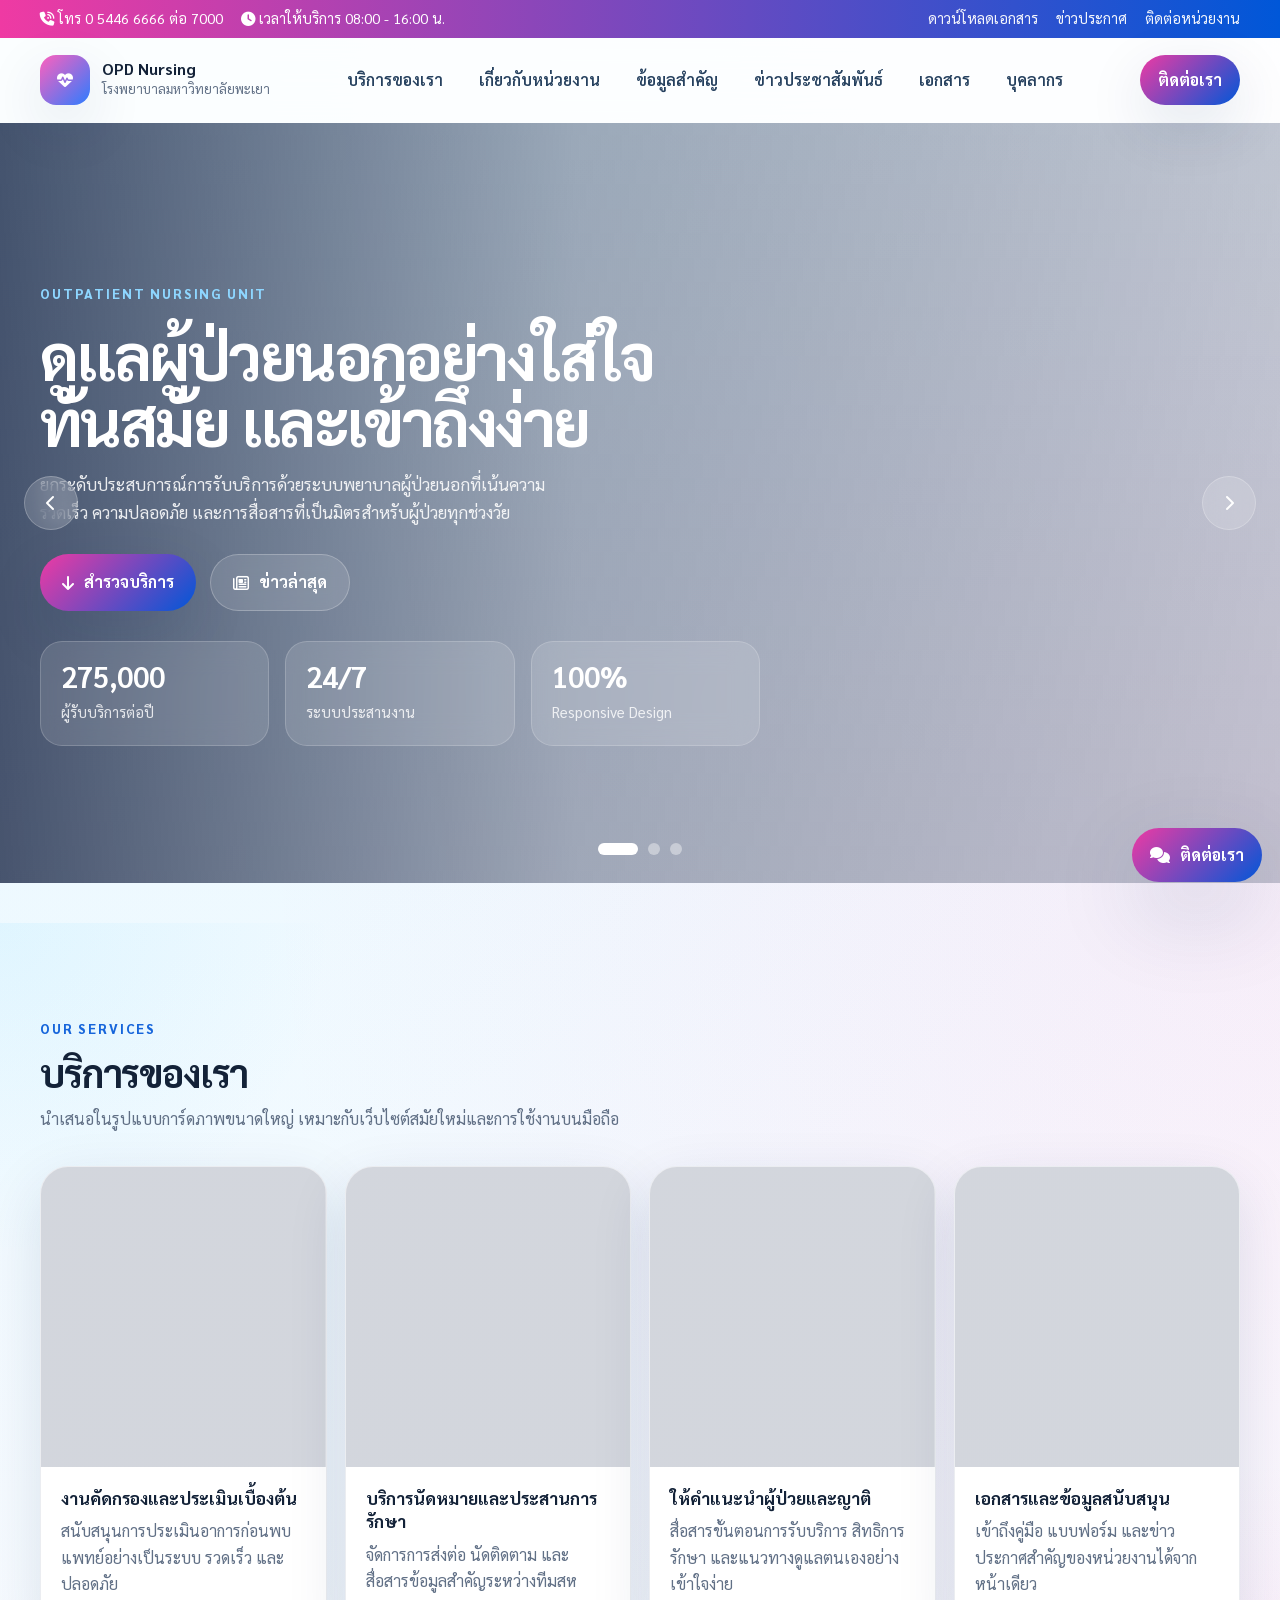
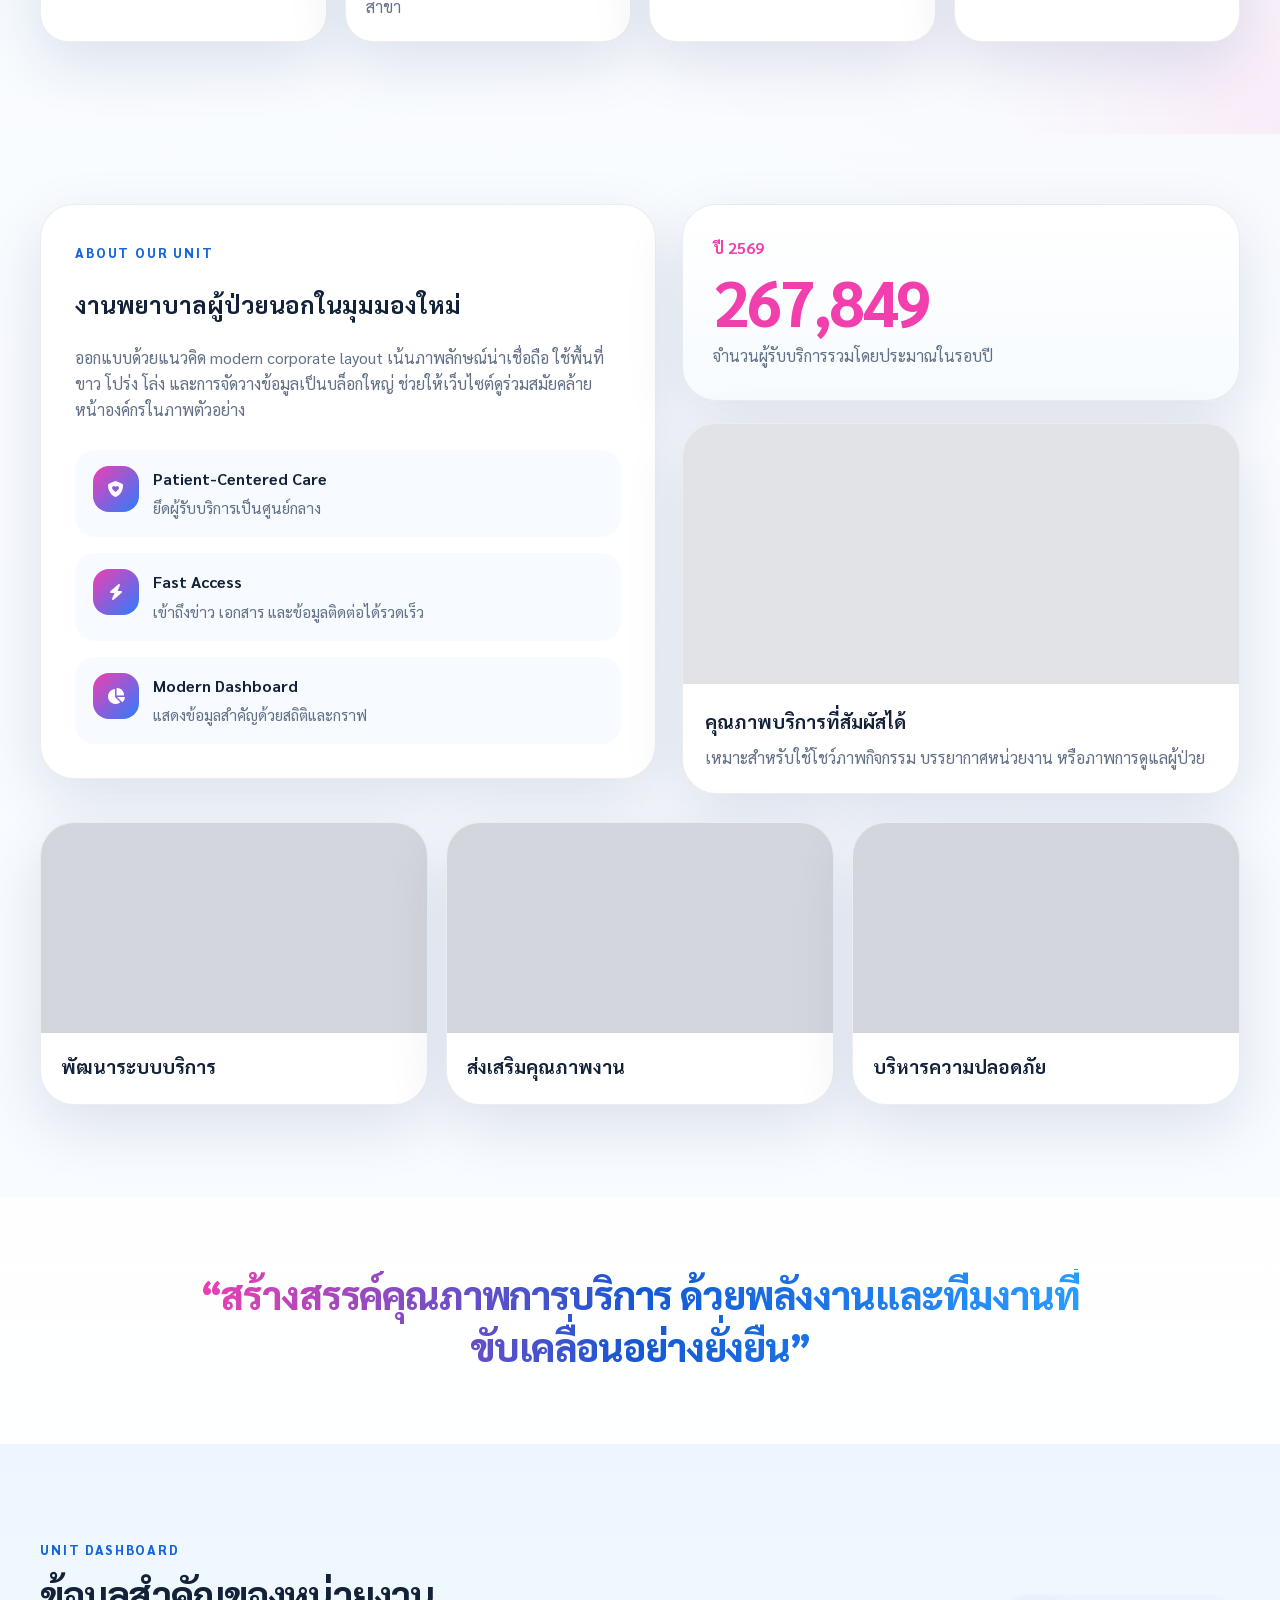
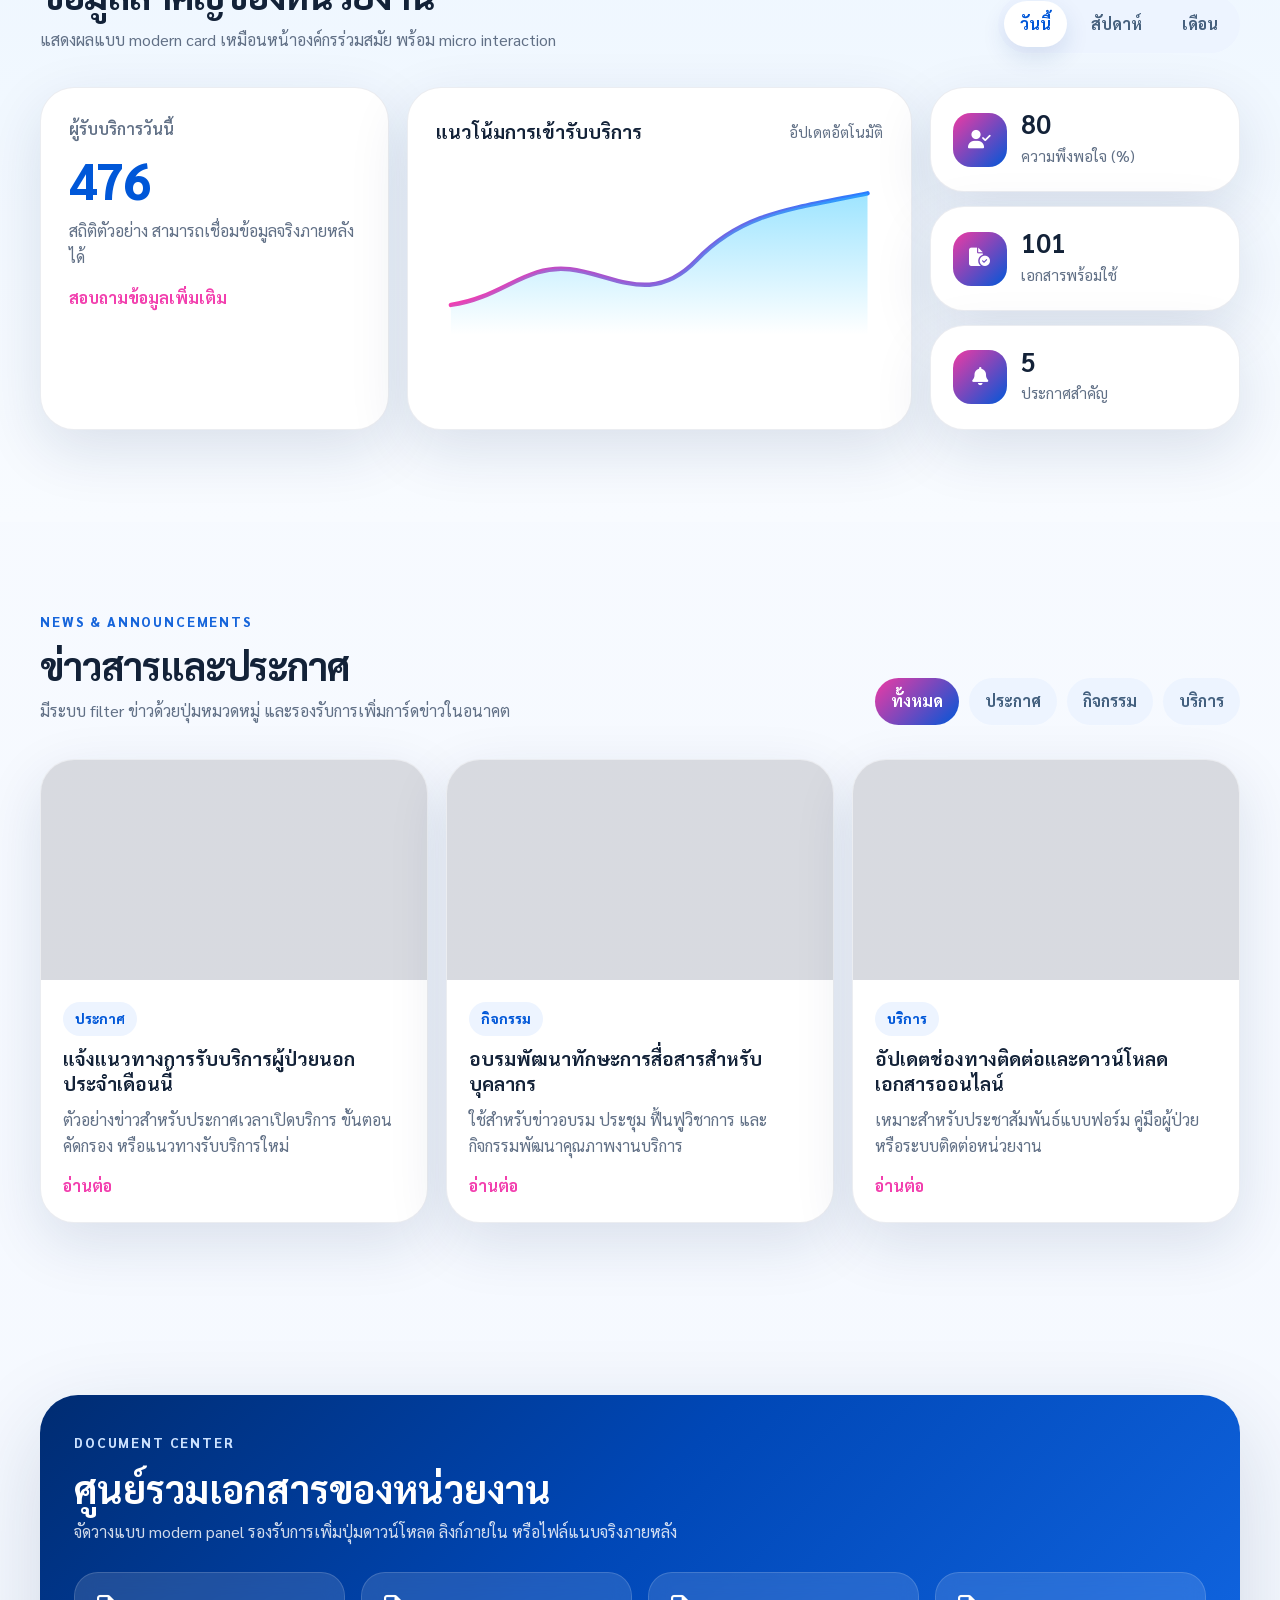
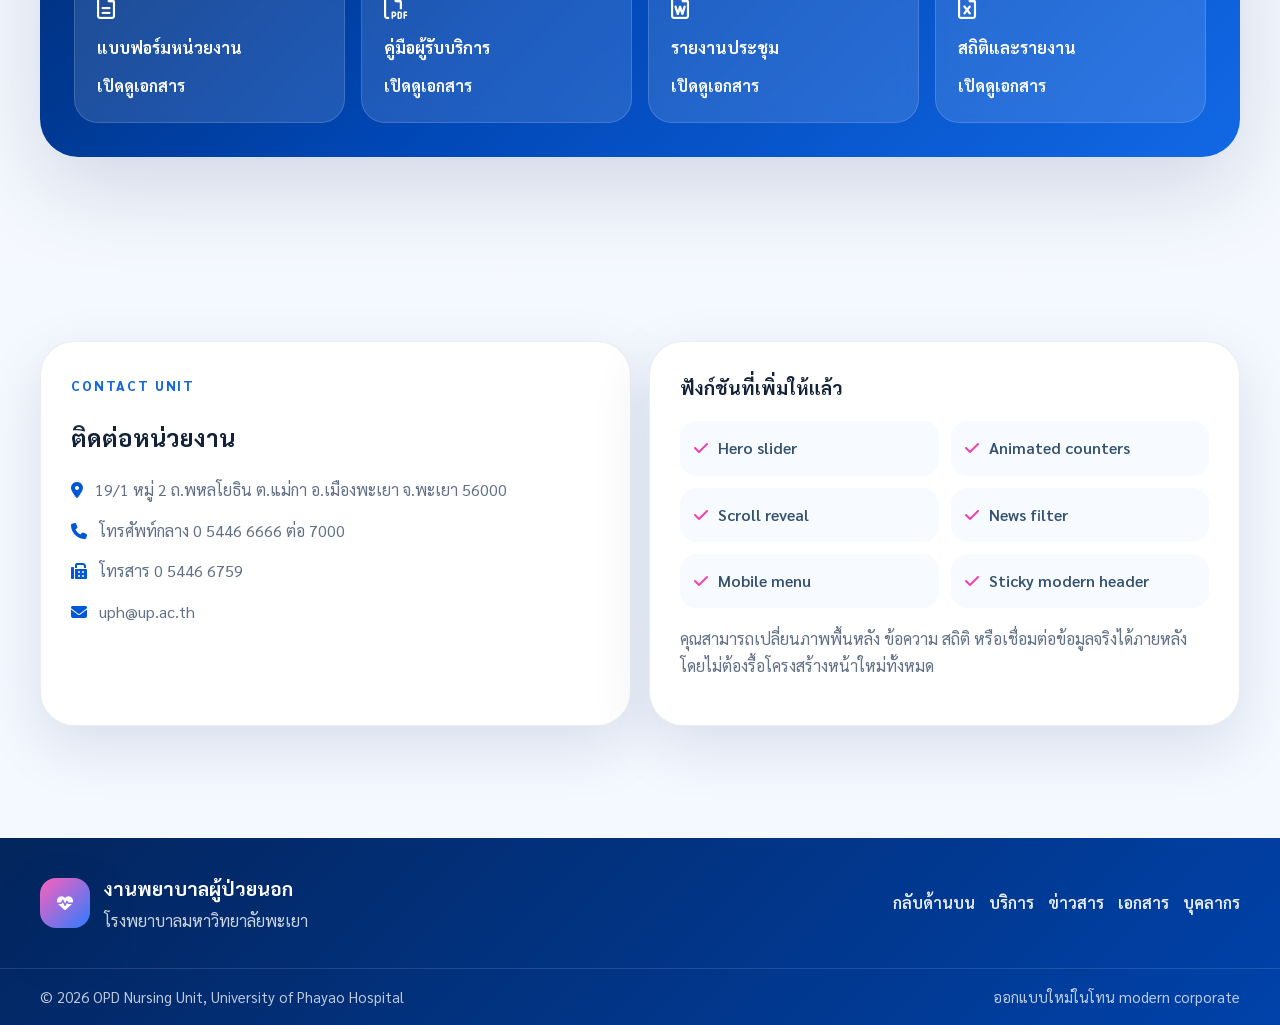
==== commit 50e54aea: "wqe" ====
--- a/index.html
+++ b/index.html
@@ -1,4294 +1,516 @@
 <!DOCTYPE html>
 <html lang="th">
 <head>
-    <meta charset="UTF-8">
-    <meta name="viewport" content="width=device-width, initial-scale=1.0">
-    <title>MoneyTracker Pro v5 - แอปรายรับรายจ่ายขั้นสูง</title>
-    <link href="https://fonts.googleapis.com/css2?family=Kanit:wght@200;300;400;500;600;700;800;900&display=swap" rel="stylesheet">
-    <style>
-        body {
-            box-sizing: border-box;
-        }
-        
-        * {
-            margin: 0;
-            padding: 0;
-            box-sizing: border-box;
-        }
-
-        :root {
-            --primary: #007AFF;
-            --primary-dark: #0051D5;
-            --primary-light: #E3F2FD;
-            --secondary: #5856D6;
-            --success: #30D158;
-            --warning: #FF9F0A;
-            --danger: #FF453A;
-            --info: #64D2FF;
-            --purple: #AF52DE;
-            --pink: #FF2D92;
-            --indigo: #5856D6;
-            --teal: #5AC8FA;
-            --mint: #00C7BE;
-            --brown: #A2845E;
-            --gray: #8E8E93;
-            
-            --bg-primary: #FFFFFF;
-            --bg-secondary: #F8F9FA;
-            --bg-tertiary: #FFFFFF;
-            --bg-card: #FFFFFF;
-            --bg-glass: rgba(255, 255, 255, 0.8);
-            --text-primary: #1D1D1F;
-            --text-secondary: #86868B;
-            --text-tertiary: #AEAEB2;
-            --border: #E5E5E7;
-            --border-light: #F2F2F7;
-            --shadow: rgba(0, 0, 0, 0.04);
-            --shadow-hover: rgba(0, 0, 0, 0.08);
-            --shadow-card: rgba(0, 0, 0, 0.02);
-            --shadow-strong: rgba(0, 0, 0, 0.15);
-            --blur: blur(20px);
-            --gradient-primary: linear-gradient(135deg, var(--primary), var(--secondary));
-            --gradient-success: linear-gradient(135deg, var(--success), var(--mint));
-            --gradient-warning: linear-gradient(135deg, var(--warning), var(--pink));
-            --gradient-danger: linear-gradient(135deg, var(--danger), var(--purple));
-            --gradient-glass: linear-gradient(135deg, rgba(255,255,255,0.1), rgba(255,255,255,0.05));
-        }
-
-        [data-theme="dark"] {
-            --bg-primary: #000000;
-            --bg-secondary: #1C1C1E;
-            --bg-tertiary: #2C2C2E;
-            --bg-card: #1C1C1E;
-            --bg-glass: rgba(28, 28, 30, 0.8);
-            --text-primary: #F2F2F7;
-            --text-secondary: #98989D;
-            --text-tertiary: #636366;
-            --border: #38383A;
-            --border-light: #2C2C2E;
-            --shadow: rgba(255, 255, 255, 0.02);
-            --shadow-hover: rgba(255, 255, 255, 0.04);
-            --shadow-card: rgba(255, 255, 255, 0.01);
-            --shadow-strong: rgba(0, 0, 0, 0.3);
-        }
-
-        html, body {
-            height: 100%;
-            font-family: 'Kanit', -apple-system, BlinkMacSystemFont, 'SF Pro Display', sans-serif;
-            font-weight: 300;
-            background: var(--bg-primary);
-            color: var(--text-primary);
-            overflow-x: hidden;
-            transition: all 0.4s cubic-bezier(0.25, 0.46, 0.45, 0.94);
-            -webkit-font-smoothing: antialiased;
-            -moz-osx-font-smoothing: grayscale;
-        }
-
-        .app-container {
-            height: 100%;
-            display: flex;
-            flex-direction: column;
-            max-width: 100vw;
-            background: var(--bg-primary);
-            position: relative;
-            overflow: hidden;
-        }
-
-        /* Animated Background */
-        .animated-bg {
-            position: fixed;
-            top: 0;
-            left: 0;
-            width: 100%;
-            height: 100%;
-            z-index: -1;
-            opacity: 0.03;
-            pointer-events: none;
-        }
-
-        .floating-shape {
-            position: absolute;
-            border-radius: 50%;
-            background: var(--gradient-primary);
-            animation: float 20s infinite linear;
-        }
-
-        .floating-shape:nth-child(1) {
-            width: 80px;
-            height: 80px;
-            top: 20%;
-            left: 10%;
-            animation-delay: 0s;
-        }
-
-        .floating-shape:nth-child(2) {
-            width: 120px;
-            height: 120px;
-            top: 60%;
-            right: 15%;
-            animation-delay: -5s;
-        }
-
-        .floating-shape:nth-child(3) {
-            width: 60px;
-            height: 60px;
-            bottom: 30%;
-            left: 20%;
-            animation-delay: -10s;
-        }
-
-        .floating-shape:nth-child(4) {
-            width: 100px;
-            height: 100px;
-            top: 10%;
-            right: 30%;
-            animation-delay: -15s;
-        }
-
-        @keyframes float {
-            0% { transform: translateY(0px) rotate(0deg); }
-            33% { transform: translateY(-30px) rotate(120deg); }
-            66% { transform: translateY(30px) rotate(240deg); }
-            100% { transform: translateY(0px) rotate(360deg); }
-        }
-
-        /* Header */
-        .header {
-            background: var(--bg-glass);
-            backdrop-filter: var(--blur);
-            -webkit-backdrop-filter: var(--blur);
-            padding: 16px 24px;
-            border-bottom: 0.5px solid var(--border);
-            display: flex;
-            align-items: center;
-            justify-content: space-between;
-            position: sticky;
-            top: 0;
-            z-index: 100;
-            transition: all 0.3s ease;
-        }
-
-        .header h1 {
-            font-size: 24px;
-            font-weight: 800;
-            background: var(--gradient-primary);
-            -webkit-background-clip: text;
-            -webkit-text-fill-color: transparent;
-            background-clip: text;
-            letter-spacing: -0.5px;
-            position: relative;
-        }
-
-        .header h1::after {
-            content: 'v5';
-            position: absolute;
-            top: -8px;
-            right: -30px;
-            font-size: 10px;
-            background: var(--gradient-warning);
-            color: white;
-            padding: 2px 6px;
-            border-radius: 8px;
-            font-weight: 600;
-        }
-
-        .header-controls {
-            display: flex;
-            align-items: center;
-            gap: 12px;
-        }
-
-        .theme-toggle, .settings-btn, .notification-btn {
-            background: var(--bg-secondary);
-            border: none;
-            width: 40px;
-            height: 40px;
-            border-radius: 20px;
-            cursor: pointer;
-            display: flex;
-            align-items: center;
-            justify-content: center;
-            transition: all 0.3s cubic-bezier(0.25, 0.46, 0.45, 0.94);
-            font-size: 16px;
-            position: relative;
-        }
-
-        .theme-toggle:hover, .settings-btn:hover, .notification-btn:hover {
-            background: var(--border);
-            transform: scale(1.05);
-        }
-
-        .theme-toggle:active, .settings-btn:active, .notification-btn:active {
-            transform: scale(0.95);
-        }
-
-        .notification-badge {
-            position: absolute;
-            top: -2px;
-            right: -2px;
-            width: 12px;
-            height: 12px;
-            background: var(--danger);
-            border-radius: 50%;
-            font-size: 8px;
-            color: white;
-            display: flex;
-            align-items: center;
-            justify-content: center;
-            animation: pulse 2s infinite;
-        }
-
-        @keyframes pulse {
-            0% { transform: scale(1); }
-            50% { transform: scale(1.2); }
-            100% { transform: scale(1); }
-        }
-
-        /* Navigation */
-        .nav-tabs {
-            display: flex;
-            background: var(--bg-card);
-            border-bottom: 0.5px solid var(--border);
-            overflow-x: auto;
-            padding: 0 8px;
-            -webkit-overflow-scrolling: touch;
-            position: relative;
-        }
-
-        .nav-tabs::before {
-            content: '';
-            position: absolute;
-            bottom: 0;
-            left: 0;
-            right: 0;
-            height: 1px;
-            background: var(--gradient-primary);
-            opacity: 0.1;
-        }
-
-        .nav-tab {
-            flex: 1;
-            padding: 16px 12px;
-            text-align: center;
-            background: none;
-            border: none;
-            color: var(--text-secondary);
-            font-size: 11px;
-            font-weight: 600;
-            cursor: pointer;
-            transition: all 0.3s cubic-bezier(0.25, 0.46, 0.45, 0.94);
-            white-space: nowrap;
-            min-width: 80px;
-            position: relative;
-            letter-spacing: -0.1px;
-            display: flex;
-            flex-direction: column;
-            align-items: center;
-            gap: 6px;
-            text-transform: uppercase;
-        }
-
-        .nav-tab svg {
-            transition: all 0.3s ease;
-            filter: drop-shadow(0 2px 4px rgba(0,0,0,0.1));
-        }
-
-        .nav-tab.active {
-            color: var(--primary);
-            transform: translateY(-2px);
-        }
-
-        .nav-tab.active svg {
-            transform: scale(1.1);
-            filter: drop-shadow(0 4px 8px rgba(0,122,255,0.3));
-        }
-
-        .nav-tab.active::after {
-            content: '';
-            position: absolute;
-            bottom: 0;
-            left: 50%;
-            transform: translateX(-50%);
-            width: 32px;
-            height: 3px;
-            background: var(--gradient-primary);
-            border-radius: 2px;
-            animation: slideIn 0.3s ease;
-        }
-
-        @keyframes slideIn {
-            from { width: 0; }
-            to { width: 32px; }
-        }
-
-        .nav-tab:hover:not(.active) {
-            color: var(--text-primary);
-            transform: translateY(-1px);
-        }
-
-        /* Main Content */
-        .main-content {
-            flex: 1;
-            overflow-y: auto;
-            padding: 0;
-            background: var(--bg-secondary);
-            position: relative;
-        }
-
-        .tab-content {
-            display: none;
-            padding: 24px 20px;
-            animation: fadeInUp 0.5s cubic-bezier(0.25, 0.46, 0.45, 0.94);
-            min-height: calc(100vh - 140px);
-        }
-
-        .tab-content.active {
-            display: block;
-        }
-
-        @keyframes fadeInUp {
-            from { 
-                opacity: 0; 
-                transform: translateY(20px); 
-            }
-            to { 
-                opacity: 1; 
-                transform: translateY(0); 
-            }
-        }
-
-        /* Enhanced Cards */
-        .card {
-            background: var(--bg-card);
-            border-radius: 20px;
-            padding: 28px;
-            margin-bottom: 20px;
-            box-shadow: 0 4px 20px var(--shadow-card);
-            border: 0.5px solid var(--border-light);
-            transition: all 0.4s cubic-bezier(0.25, 0.46, 0.45, 0.94);
-            position: relative;
-            overflow: hidden;
-        }
-
-        .card::before {
-            content: '';
-            position: absolute;
-            top: 0;
-            left: 0;
-            right: 0;
-            height: 4px;
-            background: var(--gradient-primary);
-            opacity: 0;
-            transition: opacity 0.3s ease;
-        }
-
-        .card:hover {
-            box-shadow: 0 8px 40px var(--shadow-hover);
-            transform: translateY(-4px);
-        }
-
-        .card:hover::before {
-            opacity: 1;
-        }
-
-        .card-title {
-            font-size: 22px;
-            font-weight: 700;
-            margin-bottom: 24px;
-            color: var(--text-primary);
-            letter-spacing: -0.3px;
-            position: relative;
-            display: flex;
-            align-items: center;
-            gap: 12px;
-        }
-
-        .card-title::before {
-            content: '';
-            width: 4px;
-            height: 24px;
-            background: var(--gradient-primary);
-            border-radius: 2px;
-        }
-
-        /* Premium Stats Cards */
-        .stats-grid {
-            display: grid;
-            grid-template-columns: repeat(auto-fit, minmax(160px, 1fr));
-            gap: 16px;
-            margin-bottom: 28px;
-            padding: 0 4px;
-        }
-
-        .stat-card {
-            background: var(--bg-card);
-            border-radius: 20px;
-            padding: 24px 20px;
-            text-align: center;
-            border: 0.5px solid var(--border-light);
-            transition: all 0.4s cubic-bezier(0.25, 0.46, 0.45, 0.94);
-            position: relative;
-            overflow: hidden;
-            cursor: pointer;
-        }
-
-        .stat-card::before {
-            content: '';
-            position: absolute;
-            top: 0;
-            left: 0;
-            right: 0;
-            height: 3px;
-            background: var(--gradient-primary);
-            opacity: 0;
-            transition: opacity 0.3s ease;
-        }
-
-        .stat-card::after {
-            content: '';
-            position: absolute;
-            top: 50%;
-            left: 50%;
-            width: 0;
-            height: 0;
-            background: radial-gradient(circle, rgba(0,122,255,0.1) 0%, transparent 70%);
-            border-radius: 50%;
-            transition: all 0.4s ease;
-            transform: translate(-50%, -50%);
-        }
-
-        .stat-card:hover::before {
-            opacity: 1;
-        }
-
-        .stat-card:hover::after {
-            width: 200px;
-            height: 200px;
-        }
-
-        .stat-card:hover {
-            transform: translateY(-6px) scale(1.02);
-            box-shadow: 0 12px 40px var(--shadow-hover);
-        }
-
-        .stat-value {
-            font-size: 32px;
-            font-weight: 800;
-            margin-bottom: 8px;
-            letter-spacing: -0.5px;
-            position: relative;
-            z-index: 1;
-        }
-
-        .stat-label {
-            font-size: 13px;
-            color: var(--text-secondary);
-            font-weight: 600;
-            letter-spacing: -0.1px;
-            text-transform: uppercase;
-            position: relative;
-            z-index: 1;
-        }
-
-        .stat-trend {
-            font-size: 11px;
-            margin-top: 4px;
-            padding: 2px 8px;
-            border-radius: 12px;
-            font-weight: 500;
-            position: relative;
-            z-index: 1;
-        }
-
-        .trend-up {
-            background: rgba(48, 209, 88, 0.1);
-            color: var(--success);
-        }
-
-        .trend-down {
-            background: rgba(255, 69, 58, 0.1);
-            color: var(--danger);
-        }
-
-        .trend-neutral {
-            background: rgba(142, 142, 147, 0.1);
-            color: var(--gray);
-        }
-
-        .income { color: var(--success); }
-        .expense { color: var(--danger); }
-        .balance { color: var(--primary); }
-        .savings { color: var(--purple); }
-
-        /* Enhanced Buttons */
-        .btn {
-            padding: 16px 28px;
-            border: none;
-            border-radius: 16px;
-            font-size: 16px;
-            font-weight: 700;
-            cursor: pointer;
-            transition: all 0.3s cubic-bezier(0.25, 0.46, 0.45, 0.94);
-            font-family: inherit;
-            display: inline-flex;
-            align-items: center;
-            justify-content: center;
-            gap: 10px;
-            letter-spacing: -0.2px;
-            position: relative;
-            overflow: hidden;
-            text-transform: uppercase;
-            font-size: 14px;
-        }
-
-        .btn::before {
-            content: '';
-            position: absolute;
-            top: 0;
-            left: -100%;
-            width: 100%;
-            height: 100%;
-            background: linear-gradient(90deg, transparent, rgba(255,255,255,0.3), transparent);
-            transition: left 0.6s;
-        }
-
-        .btn:hover::before {
-            left: 100%;
-        }
-
-        .btn-primary {
-            background: var(--gradient-primary);
-            color: white;
-            box-shadow: 0 4px 20px rgba(0, 122, 255, 0.4);
-        }
-
-        .btn-primary:hover {
-            transform: translateY(-3px);
-            box-shadow: 0 8px 30px rgba(0, 122, 255, 0.5);
-        }
-
-        .btn-success {
-            background: var(--gradient-success);
-            color: white;
-            box-shadow: 0 4px 20px rgba(48, 209, 88, 0.4);
-        }
-
-        .btn-success:hover {
-            transform: translateY(-3px);
-            box-shadow: 0 8px 30px rgba(48, 209, 88, 0.5);
-        }
-
-        .btn-danger {
-            background: var(--gradient-danger);
-            color: white;
-            box-shadow: 0 4px 20px rgba(255, 69, 58, 0.4);
-        }
-
-        .btn-danger:hover {
-            transform: translateY(-3px);
-            box-shadow: 0 8px 30px rgba(255, 69, 58, 0.5);
-        }
-
-        .btn-warning {
-            background: var(--gradient-warning);
-            color: white;
-            box-shadow: 0 4px 20px rgba(255, 159, 10, 0.4);
-        }
-
-        .btn-warning:hover {
-            transform: translateY(-3px);
-            box-shadow: 0 8px 30px rgba(255, 159, 10, 0.5);
-        }
-
-        .btn-secondary {
-            background: var(--bg-secondary);
-            color: var(--text-primary);
-            border: 1px solid var(--border);
-            box-shadow: 0 2px 10px var(--shadow);
-        }
-
-        .btn-secondary:hover {
-            background: var(--border);
-            transform: translateY(-2px);
-            box-shadow: 0 4px 20px var(--shadow-hover);
-        }
-
-        .btn-full {
-            width: 100%;
-        }
-
-        .btn:active {
-            transform: translateY(0);
-        }
-
-        /* Enhanced Forms */
-        .form-group {
-            margin-bottom: 24px;
-            position: relative;
-        }
-
-        .form-label {
-            display: block;
-            margin-bottom: 10px;
-            font-weight: 600;
-            color: var(--text-primary);
-            font-size: 15px;
-            letter-spacing: -0.1px;
-            text-transform: uppercase;
-            font-size: 12px;
-        }
-
-        .form-input, .form-select {
-            width: 100%;
-            padding: 18px 24px;
-            border: 1px solid var(--border);
-            border-radius: 16px;
-            background: var(--bg-secondary);
-            color: var(--text-primary);
-            font-size: 16px;
-            font-family: inherit;
-            transition: all 0.3s cubic-bezier(0.25, 0.46, 0.45, 0.94);
-            -webkit-appearance: none;
-            position: relative;
-        }
-
-        .form-input:focus, .form-select:focus {
-            outline: none;
-            border-color: var(--primary);
-            background: var(--bg-card);
-            box-shadow: 0 0 0 4px rgba(0, 122, 255, 0.1);
-            transform: translateY(-2px);
-        }
-
-        .form-input::placeholder {
-            color: var(--text-tertiary);
-        }
-
-        .form-select {
-            background-image: url("data:image/svg+xml,%3csvg xmlns='http://www.w3.org/2000/svg' fill='none' viewBox='0 0 20 20'%3e%3cpath stroke='%236b7280' stroke-linecap='round' stroke-linejoin='round' stroke-width='1.5' d='m6 8 4 4 4-4'/%3e%3c/svg%3e");
-            background-position: right 20px center;
-            background-repeat: no-repeat;
-            background-size: 16px;
-            padding-right: 52px;
-        }
-
-        /* Advanced Smart Insights */
-        .insight-card {
-            background: var(--gradient-primary);
-            color: white;
-            border-radius: 24px;
-            padding: 32px;
-            margin-bottom: 24px;
-            position: relative;
-            overflow: hidden;
-            cursor: pointer;
-            transition: all 0.4s ease;
-        }
-
-        .insight-card::before {
-            content: '';
-            position: absolute;
-            top: -50%;
-            right: -50%;
-            width: 200%;
-            height: 200%;
-            background: radial-gradient(circle, rgba(255,255,255,0.1) 0%, transparent 50%);
-            animation: rotate 20s linear infinite;
-        }
-
-        .insight-card:hover {
-            transform: scale(1.02);
-            box-shadow: 0 20px 60px rgba(0, 122, 255, 0.3);
-        }
-
-        @keyframes rotate {
-            from { transform: rotate(0deg); }
-            to { transform: rotate(360deg); }
-        }
-
-        .insight-header {
-            display: flex;
-            align-items: center;
-            justify-content: space-between;
-            margin-bottom: 16px;
-            position: relative;
-            z-index: 1;
-        }
-
-        .insight-title {
-            font-size: 18px;
-            font-weight: 700;
-            display: flex;
-            align-items: center;
-            gap: 12px;
-            text-transform: uppercase;
-            letter-spacing: -0.2px;
-        }
-
-        .insight-value {
-            font-size: 28px;
-            font-weight: 900;
-            margin-bottom: 8px;
-            position: relative;
-            z-index: 1;
-            letter-spacing: -0.5px;
-        }
-
-        .insight-trend {
-            font-size: 14px;
-            opacity: 0.9;
-            position: relative;
-            z-index: 1;
-            line-height: 1.4;
-        }
-
-        .insight-actions {
-            margin-top: 20px;
-            display: flex;
-            gap: 12px;
-            position: relative;
-            z-index: 1;
-        }
-
-        .insight-btn {
-            padding: 8px 16px;
-            background: rgba(255,255,255,0.2);
-            border: 1px solid rgba(255,255,255,0.3);
-            border-radius: 12px;
-            color: white;
-            font-size: 12px;
-            font-weight: 600;
-            cursor: pointer;
-            transition: all 0.3s ease;
-            text-transform: uppercase;
-        }
-
-        .insight-btn:hover {
-            background: rgba(255,255,255,0.3);
-            transform: translateY(-1px);
-        }
-
-        /* Enhanced Transaction List */
-        .transaction-list {
-            max-height: 500px;
-            overflow-y: auto;
-            padding-right: 8px;
-        }
-
-        .transaction-list::-webkit-scrollbar {
-            width: 6px;
-        }
-
-        .transaction-list::-webkit-scrollbar-track {
-            background: var(--bg-secondary);
-            border-radius: 3px;
-        }
-
-        .transaction-list::-webkit-scrollbar-thumb {
-            background: var(--border);
-            border-radius: 3px;
-        }
-
-        .transaction-list::-webkit-scrollbar-thumb:hover {
-            background: var(--text-tertiary);
-        }
-
-        .transaction-item {
-            display: flex;
-            align-items: center;
-            padding: 16px 0;
-            border-bottom: 1px solid var(--border-light);
-            transition: all 0.3s ease;
-            cursor: pointer;
-            border-radius: 12px;
-            margin-bottom: 4px;
-        }
-
-        .transaction-item:hover {
-            background: var(--bg-secondary);
-            padding-left: 16px;
-            padding-right: 16px;
-            transform: translateX(8px);
-        }
-
-        .transaction-item:last-child {
-            border-bottom: none;
-        }
-
-        .transaction-icon {
-            width: 48px;
-            height: 48px;
-            border-radius: 16px;
-            display: flex;
-            align-items: center;
-            justify-content: center;
-            margin-right: 16px;
-            font-size: 20px;
-            position: relative;
-            overflow: hidden;
-        }
-
-        .transaction-icon::before {
-            content: '';
-            position: absolute;
-            top: 0;
-            left: 0;
-            right: 0;
-            bottom: 0;
-            background: inherit;
-            opacity: 0.1;
-            border-radius: inherit;
-        }
-
-        .transaction-details {
-            flex: 1;
-        }
-
-        .transaction-title {
-            font-weight: 600;
-            margin-bottom: 4px;
-            font-size: 16px;
-        }
-
-        .transaction-category {
-            font-size: 13px;
-            color: var(--text-secondary);
-            display: flex;
-            align-items: center;
-            gap: 8px;
-        }
-
-        .transaction-amount {
-            font-weight: 700;
-            font-size: 18px;
-            letter-spacing: -0.3px;
-        }
-
-        .transaction-actions {
-            display: flex;
-            gap: 8px;
-            opacity: 0;
-            transition: opacity 0.3s ease;
-        }
-
-        .transaction-item:hover .transaction-actions {
-            opacity: 1;
-        }
-
-        .transaction-action {
-            width: 32px;
-            height: 32px;
-            border-radius: 8px;
-            border: none;
-            cursor: pointer;
-            display: flex;
-            align-items: center;
-            justify-content: center;
-            transition: all 0.3s ease;
-            font-size: 14px;
-        }
-
-        .edit-btn {
-            background: rgba(0, 122, 255, 0.1);
-            color: var(--primary);
-        }
-
-        .delete-btn {
-            background: rgba(255, 69, 58, 0.1);
-            color: var(--danger);
-        }
-
-        .transaction-action:hover {
-            transform: scale(1.1);
-        }
-
-        /* Enhanced Chart */
-        .chart-container {
-            height: 280px;
-            display: flex;
-            align-items: end;
-            justify-content: space-around;
-            padding: 24px 0;
-            border-bottom: 1px solid var(--border-light);
-            margin-bottom: 20px;
-            position: relative;
-        }
-
-        .chart-container::before {
-            content: '';
-            position: absolute;
-            bottom: 0;
-            left: 0;
-            right: 0;
-            height: 1px;
-            background: var(--gradient-primary);
-            opacity: 0.3;
-        }
-
-        .chart-bar {
-            width: 24px;
-            background: var(--gradient-primary);
-            border-radius: 12px 12px 0 0;
-            transition: all 0.4s cubic-bezier(0.25, 0.46, 0.45, 0.94);
-            position: relative;
-            cursor: pointer;
-            margin: 0 2px;
-        }
-
-        .chart-bar::before {
-            content: '';
-            position: absolute;
-            top: 0;
-            left: 0;
-            right: 0;
-            bottom: 0;
-            background: var(--gradient-warning);
-            border-radius: inherit;
-            opacity: 0;
-            transition: opacity 0.3s ease;
-        }
-
-        .chart-bar:hover {
-            transform: scale(1.1);
-            box-shadow: 0 8px 20px rgba(0, 122, 255, 0.3);
-        }
-
-        .chart-bar:hover::before {
-            opacity: 1;
-        }
-
-        .chart-label {
-            position: absolute;
-            bottom: -24px;
-            left: 50%;
-            transform: translateX(-50%);
-            font-size: 10px;
-            color: var(--text-secondary);
-            font-weight: 600;
-            text-transform: uppercase;
-        }
-
-        .chart-value {
-            position: absolute;
-            top: -30px;
-            left: 50%;
-            transform: translateX(-50%);
-            font-size: 10px;
-            color: var(--text-primary);
-            font-weight: 600;
-            background: var(--bg-card);
-            padding: 4px 8px;
-            border-radius: 8px;
-            box-shadow: 0 2px 8px var(--shadow);
-            opacity: 0;
-            transition: opacity 0.3s ease;
-            white-space: nowrap;
-        }
-
-        .chart-bar:hover .chart-value {
-            opacity: 1;
-        }
-
-        /* Enhanced Modals */
-        .modal {
-            display: none;
-            position: fixed;
-            top: 0;
-            left: 0;
-            width: 100%;
-            height: 100%;
-            background: rgba(0, 0, 0, 0.6);
-            z-index: 1000;
-            animation: fadeIn 0.3s ease;
-            backdrop-filter: blur(10px);
-            -webkit-backdrop-filter: blur(10px);
-        }
-
-        .modal.active {
-            display: flex;
-            align-items: center;
-            justify-content: center;
-            padding: 20px;
-        }
-
-        .modal-content {
-            background: var(--bg-tertiary);
-            border-radius: 24px;
-            padding: 32px;
-            width: 100%;
-            max-width: 480px;
-            max-height: 85vh;
-            overflow-y: auto;
-            box-shadow: 0 20px 60px var(--shadow-strong);
-            border: 1px solid var(--border-light);
-            position: relative;
-            animation: slideUp 0.4s cubic-bezier(0.25, 0.46, 0.45, 0.94);
-        }
-
-        @keyframes slideUp {
-            from { 
-                opacity: 0; 
-                transform: translateY(40px) scale(0.9); 
-            }
-            to { 
-                opacity: 1; 
-                transform: translateY(0) scale(1); 
-            }
-        }
-
-        .modal-header {
-            display: flex;
-            justify-content: space-between;
-            align-items: center;
-            margin-bottom: 28px;
-            padding-bottom: 16px;
-            border-bottom: 1px solid var(--border-light);
-        }
-
-        .modal-title {
-            font-size: 22px;
-            font-weight: 700;
-            color: var(--text-primary);
-            letter-spacing: -0.3px;
-        }
-
-        .modal-close {
-            background: var(--bg-secondary);
-            border: none;
-            width: 36px;
-            height: 36px;
-            border-radius: 18px;
-            font-size: 20px;
-            cursor: pointer;
-            color: var(--text-secondary);
-            transition: all 0.3s ease;
-            display: flex;
-            align-items: center;
-            justify-content: center;
-        }
-
-        .modal-close:hover {
-            background: var(--danger);
-            color: white;
-            transform: scale(1.1);
-        }
-
-        /* Enhanced File Upload */
-        .file-upload {
-            border: 2px dashed var(--border);
-            border-radius: 16px;
-            padding: 48px 24px;
-            text-align: center;
-            cursor: pointer;
-            transition: all 0.4s ease;
-            margin-bottom: 20px;
-            position: relative;
-            overflow: hidden;
-        }
-
-        .file-upload::before {
-            content: '';
-            position: absolute;
-            top: 0;
-            left: -100%;
-            width: 100%;
-            height: 100%;
-            background: linear-gradient(90deg, transparent, rgba(0,122,255,0.1), transparent);
-            transition: left 0.6s;
-        }
-
-        .file-upload:hover::before {
-            left: 100%;
-        }
-
-        .file-upload:hover {
-            border-color: var(--primary);
-            background: rgba(0, 122, 255, 0.05);
-            transform: scale(1.02);
-        }
-
-        .file-upload.dragover {
-            border-color: var(--primary);
-            background: rgba(0, 122, 255, 0.1);
-            transform: scale(1.05);
-        }
-
-        .upload-icon {
-            font-size: 64px;
-            margin-bottom: 16px;
-            animation: bounce 2s infinite;
-        }
-
-        @keyframes bounce {
-            0%, 20%, 50%, 80%, 100% { transform: translateY(0); }
-            40% { transform: translateY(-10px); }
-            60% { transform: translateY(-5px); }
-        }
-
-        /* Enhanced Progress Bars */
-        .progress-bar {
-            width: 100%;
-            height: 12px;
-            background: var(--bg-secondary);
-            border-radius: 6px;
-            overflow: hidden;
-            margin: 12px 0;
-            position: relative;
-        }
-
-        .progress-fill {
-            height: 100%;
-            background: var(--gradient-primary);
-            transition: width 0.6s cubic-bezier(0.25, 0.46, 0.45, 0.94);
-            position: relative;
-            border-radius: 6px;
-        }
-
-        .progress-fill::after {
-            content: '';
-            position: absolute;
-            top: 0;
-            left: 0;
-            right: 0;
-            bottom: 0;
-            background: linear-gradient(90deg, transparent, rgba(255,255,255,0.3), transparent);
-            animation: shimmer 2s infinite;
-        }
-
-        @keyframes shimmer {
-            0% { transform: translateX(-100%); }
-            100% { transform: translateX(100%); }
-        }
-
-        .progress-fill.warning {
-            background: var(--gradient-warning);
-        }
-
-        .progress-fill.danger {
-            background: var(--gradient-danger);
-        }
-
-        .progress-fill.success {
-            background: var(--gradient-success);
-        }
-
-        /* Enhanced Notifications */
-        .notification {
-            position: fixed;
-            top: 24px;
-            right: 24px;
-            background: var(--bg-glass);
-            backdrop-filter: var(--blur);
-            -webkit-backdrop-filter: var(--blur);
-            border: 1px solid var(--border);
-            border-radius: 20px;
-            padding: 24px;
-            box-shadow: 0 12px 40px var(--shadow-strong);
-            z-index: 1001;
-            transform: translateX(120%);
-            transition: transform 0.5s cubic-bezier(0.25, 0.46, 0.45, 0.94);
-            max-width: 360px;
-            min-width: 300px;
-        }
-
-        .notification.show {
-            transform: translateX(0);
-        }
-
-        .notification-header {
-            display: flex;
-            align-items: center;
-            gap: 12px;
-            margin-bottom: 8px;
-        }
-
-        .notification-icon {
-            width: 24px;
-            height: 24px;
-            border-radius: 50%;
-            display: flex;
-            align-items: center;
-            justify-content: center;
-            font-size: 12px;
-        }
-
-        .notification-title {
-            font-weight: 700;
-            font-size: 16px;
-            color: var(--text-primary);
-        }
-
-        .notification-message {
-            font-size: 14px;
-            color: var(--text-secondary);
-            line-height: 1.4;
-        }
-
-        /* Loading States */
-        .loading {
-            display: inline-block;
-            width: 20px;
-            height: 20px;
-            border: 2px solid var(--border);
-            border-radius: 50%;
-            border-top-color: var(--primary);
-            animation: spin 1s ease-in-out infinite;
-        }
-
-        @keyframes spin {
-            to { transform: rotate(360deg); }
-        }
-
-        /* Responsive Design */
-        @media (max-width: 768px) {
-            .header {
-                padding: 12px 16px;
-            }
-            
-            .header h1 {
-                font-size: 20px;
-            }
-            
-            .tab-content {
-                padding: 16px;
-            }
-            
-            .stats-grid {
-                grid-template-columns: repeat(2, 1fr);
-                gap: 12px;
-            }
-            
-            .modal-content {
-                padding: 24px;
-                margin: 16px;
-            }
-            
-            .notification {
-                right: 16px;
-                top: 16px;
-                max-width: calc(100vw - 32px);
-            }
-        }
-
-        @media (max-width: 480px) {
-            .nav-tab {
-                padding: 12px 8px;
-                font-size: 10px;
-                min-width: 60px;
-            }
-            
-            .stat-card {
-                padding: 16px 12px;
-            }
-            
-            .stat-value {
-                font-size: 24px;
-            }
-            
-            .card {
-                padding: 20px;
-            }
-        }
-
-        /* Dark Mode Enhancements */
-        [data-theme="dark"] .floating-shape {
-            opacity: 0.02;
-        }
-
-        [data-theme="dark"] .insight-card {
-            box-shadow: 0 8px 32px rgba(0, 0, 0, 0.3);
-        }
-
-        [data-theme="dark"] .modal-content {
-            box-shadow: 0 20px 60px rgba(0, 0, 0, 0.5);
-        }
-
-        [data-theme="dark"] .notification {
-            box-shadow: 0 12px 40px rgba(0, 0, 0, 0.4);
-        }
-
-        /* Custom Scrollbar */
-        ::-webkit-scrollbar {
-            width: 8px;
-        }
-
-        ::-webkit-scrollbar-track {
-            background: var(--bg-secondary);
-            border-radius: 4px;
-        }
-
-        ::-webkit-scrollbar-thumb {
-            background: var(--border);
-            border-radius: 4px;
-        }
-
-        ::-webkit-scrollbar-thumb:hover {
-            background: var(--text-tertiary);
-        }
-
-        /* Accessibility */
-        @media (prefers-reduced-motion: reduce) {
-            *, *::before, *::after {
-                animation-duration: 0.01ms !important;
-                animation-iteration-count: 1 !important;
-                transition-duration: 0.01ms !important;
-            }
-        }
-
-        /* Micro-interactions */
-        .bounce-in {
-            animation: bounceIn 0.6s cubic-bezier(0.25, 0.46, 0.45, 0.94);
-        }
-
-        @keyframes bounceIn {
-            0% { transform: scale(0.3); opacity: 0; }
-            50% { transform: scale(1.05); }
-            70% { transform: scale(0.9); }
-            100% { transform: scale(1); opacity: 1; }
-        }
-
-        .fade-in-up {
-            animation: fadeInUp 0.6s ease;
-        }
-
-        .scale-in {
-            animation: scaleIn 0.4s cubic-bezier(0.25, 0.46, 0.45, 0.94);
-        }
-
-        @keyframes scaleIn {
-            from { transform: scale(0.8); opacity: 0; }
-            to { transform: scale(1); opacity: 1; }
-        }
-
-        /* Success States */
-        .success-checkmark {
-            width: 60px;
-            height: 60px;
-            border-radius: 50%;
-            background: var(--success);
-            display: flex;
-            align-items: center;
-            justify-content: center;
-            color: white;
-            font-size: 24px;
-            margin: 0 auto 16px;
-            animation: successPulse 0.6s ease;
-        }
-
-        @keyframes successPulse {
-            0% { transform: scale(0); }
-            50% { transform: scale(1.2); }
-            100% { transform: scale(1); }
-        }
-
-        /* Error States */
-        .error-icon {
-            width: 60px;
-            height: 60px;
-            border-radius: 50%;
-            background: var(--danger);
-            display: flex;
-            align-items: center;
-            justify-content: center;
-            color: white;
-            font-size: 24px;
-            margin: 0 auto 16px;
-            animation: shake 0.6s ease;
-        }
-
-        @keyframes shake {
-            0%, 100% { transform: translateX(0); }
-            10%, 30%, 50%, 70%, 90% { transform: translateX(-5px); }
-            20%, 40%, 60%, 80% { transform: translateX(5px); }
-        }
-    </style>
+  <meta charset="UTF-8" />
+  <meta name="viewport" content="width=device-width, initial-scale=1.0" />
+  <title>งานพยาบาลผู้ป่วยนอก | โรงพยาบาลมหาวิทยาลัยพะเยา</title>
+  <meta name="description" content="เว็บไซต์งานพยาบาลผู้ป่วยนอก โรงพยาบาลมหาวิทยาลัยพะเยา ดีไซน์ทันสมัย รองรับมือถือ พร้อมส่วนข่าวสาร บริการ เอกสาร และข้อมูลติดต่อ" />
+  <meta name="keywords" content="งานพยาบาลผู้ป่วยนอก, OPD, โรงพยาบาลมหาวิทยาลัยพะเยา, nursing opd" />
+  <meta name="theme-color" content="#0e5bd8" />
+  <meta property="og:title" content="งานพยาบาลผู้ป่วยนอก | โรงพยาบาลมหาวิทยาลัยพะเยา" />
+  <meta property="og:description" content="หน้าเว็บไซต์สมัยใหม่สำหรับหน่วยงานพยาบาลผู้ป่วยนอก พร้อมข่าวประชาสัมพันธ์ บริการ เอกสาร และช่องทางติดต่อ" />
+  <meta property="og:type" content="website" />
+
+  <link rel="preconnect" href="https://fonts.googleapis.com" />
+  <link rel="preconnect" href="https://fonts.gstatic.com" crossorigin />
+  <link href="https://fonts.googleapis.com/css2?family=Sarabun:wght@300;400;500;600;700;800&display=swap" rel="stylesheet" />
+  <link rel="preconnect" href="https://cdnjs.cloudflare.com" />
+  <link rel="stylesheet" href="https://cdnjs.cloudflare.com/ajax/libs/font-awesome/6.5.2/css/all.min.css" crossorigin="anonymous" referrerpolicy="no-referrer" />
+  <link rel="stylesheet" href="assets/css/style.css" />
 </head>
 <body>
-    <!-- Animated Background -->
-    <div class="animated-bg">
-        <div class="floating-shape"></div>
-        <div class="floating-shape"></div>
-        <div class="floating-shape"></div>
-        <div class="floating-shape"></div>
+  <a class="skip-link" href="#main-content">ข้ามไปยังเนื้อหาหลัก</a>
+
+  <div class="topbar">
+    <div class="container topbar-inner">
+      <div class="topbar-left">
+        <span><i class="fa-solid fa-phone-volume"></i> โทร 0 5446 6666 ต่อ 7000</span>
+        <span><i class="fa-solid fa-clock"></i> เวลาให้บริการ 08:00 - 16:00 น.</span>
+      </div>
+      <div class="topbar-right">
+        <a href="#downloads">ดาวน์โหลดเอกสาร</a>
+        <a href="#news">ข่าวประกาศ</a>
+        <a href="#contact">ติดต่อหน่วยงาน</a>
+      </div>
     </div>
-
-    <div class="app-container">
-        <!-- Header -->
-        <header class="header">
-            <h1>MoneyTracker</h1>
-            <div class="header-controls">
-                <button class="notification-btn" onclick="showNotificationCenter()">
-                    <svg width="18" height="18" viewBox="0 0 24 24" fill="none" stroke="currentColor" stroke-width="2">
-                        <path d="M18 8A6 6 0 006 8c0 7-3 9-3 9h18s-3-2-3-9"/>
-                        <path d="M13.73 21a2 2 0 01-3.46 0"/>
-                    </svg>
-                    <span class="notification-badge" id="notificationBadge" style="display: none;">0</span>
-                </button>
-                <button class="settings-btn" onclick="showSettingsModal()">
-                    <svg width="18" height="18" viewBox="0 0 24 24" fill="none" stroke="currentColor" stroke-width="2">
-                        <circle cx="12" cy="12" r="3"/>
-                        <path d="M12 1v6M12 17v6M4.22 4.22l4.24 4.24M15.54 15.54l4.24 4.24M1 12h6M17 12h6M4.22 19.78l4.24-4.24M15.54 8.46l4.24-4.24"/>
-                    </svg>
-                </button>
-                <button class="theme-toggle" onclick="toggleTheme()">
-                    <svg width="18" height="18" viewBox="0 0 24 24" fill="none" stroke="currentColor" stroke-width="2">
-                        <circle cx="12" cy="12" r="5"/>
-                        <path d="M12 1v2M12 21v2M4.22 4.22l1.42 1.42M18.36 18.36l1.42 1.42M1 12h2M21 12h2M4.22 19.78l1.42-1.42M18.36 5.64l1.42-1.42"/>
-                    </svg>
-                </button>
-            </div>
-        </header>
-
-        <!-- Navigation -->
-        <nav class="nav-tabs">
-            <button class="nav-tab active" onclick="showTab('dashboard', this)">
-                <svg width="20" height="20" viewBox="0 0 24 24" fill="none" stroke="currentColor" stroke-width="2">
-                    <rect x="3" y="3" width="7" height="7"/>
-                    <rect x="14" y="3" width="7" height="7"/>
-                    <rect x="14" y="14" width="7" height="7"/>
-                    <rect x="3" y="14" width="7" height="7"/>
-                </svg>
-                <span>แดชบอร์ด</span>
-            </button>
-            <button class="nav-tab" onclick="showTab('transactions', this)">
-                <svg width="20" height="20" viewBox="0 0 24 24" fill="none" stroke="currentColor" stroke-width="2">
-                    <path d="M3 6h18M3 12h18M3 18h18"/>
-                </svg>
-                <span>รายการ</span>
-            </button>
-            <button class="nav-tab" onclick="showTab('budget', this)">
-                <svg width="20" height="20" viewBox="0 0 24 24" fill="none" stroke="currentColor" stroke-width="2">
-                    <circle cx="12" cy="12" r="10"/>
-                    <path d="M12 6v6l4 2"/>
-                </svg>
-                <span>งบประมาณ</span>
-            </button>
-            <button class="nav-tab" onclick="showTab('goals', this)">
-                <svg width="20" height="20" viewBox="0 0 24 24" fill="none" stroke="currentColor" stroke-width="2">
-                    <path d="M9 11l3 3L22 4"/>
-                    <path d="M21 12v7a2 2 0 01-2 2H5a2 2 0 01-2-2V5a2 2 0 012-2h11"/>
-                </svg>
-                <span>เป้าหมาย</span>
-            </button>
-            <button class="nav-tab" onclick="showTab('analytics', this)">
-                <svg width="20" height="20" viewBox="0 0 24 24" fill="none" stroke="currentColor" stroke-width="2">
-                    <path d="M3 3v18h18"/>
-                    <path d="M18.7 8l-5.1 5.2-2.8-2.7L7 14.3"/>
-                </svg>
-                <span>วิเคราะห์</span>
-            </button>
-            <button class="nav-tab" onclick="showTab('reports', this)">
-                <svg width="20" height="20" viewBox="0 0 24 24" fill="none" stroke="currentColor" stroke-width="2">
-                    <path d="M14 2H6a2 2 0 00-2 2v16a2 2 0 002 2h12a2 2 0 002-2V8z"/>
-                    <polyline points="14,2 14,8 20,8"/>
-                    <line x1="16" y1="13" x2="8" y2="13"/>
-                    <line x1="16" y1="17" x2="8" y2="17"/>
-                    <polyline points="10,9 9,9 8,9"/>
-                </svg>
-                <span>รายงาน</span>
-            </button>
-            <button class="nav-tab" onclick="showTab('sharing', this)">
-                <svg width="20" height="20" viewBox="0 0 24 24" fill="none" stroke="currentColor" stroke-width="2">
-                    <path d="M4 12v8a2 2 0 002 2h12a2 2 0 002-2v-8"/>
-                    <polyline points="16,6 12,2 8,6"/>
-                    <line x1="12" y1="2" x2="12" y2="15"/>
-                </svg>
-                <span>แชร์</span>
-            </button>
-        </nav>
-
-        <!-- Main Content -->
-        <main class="main-content">
-            <!-- Dashboard Tab -->
-            <div id="dashboard" class="tab-content active">
-                <!-- Smart Insights -->
-                <div class="insight-card" id="smartInsight" onclick="generateAIInsights()">
-                    <div class="insight-header">
-                        <div class="insight-title">
-                            <svg width="20" height="20" viewBox="0 0 24 24" fill="none" stroke="currentColor" stroke-width="2">
-                                <path d="M21 16V8a2 2 0 00-1-1.73l-7-4a2 2 0 00-2 0l-7 4A2 2 0 003 8v8a2 2 0 001 1.73l7 4a2 2 0 002 0l7-4A2 2 0 0021 16z"/>
-                                <polyline points="3.27,6.96 12,12.01 20.73,6.96"/>
-                                <line x1="12" y1="22.08" x2="12" y2="12"/>
-                            </svg>
-                            AI Smart Insight
-                        </div>
-                        <div class="loading" id="insightLoading" style="display: none;"></div>
-                    </div>
-                    <div class="insight-value" id="insightValue">คุณประหยัดได้ 15%</div>
-                    <div class="insight-trend" id="insightTrend">เมื่อเทียบกับเดือนที่แล้ว คุณใช้จ่ายน้อยลง ฿2,450</div>
-                    <div class="insight-actions">
-                        <button class="insight-btn" onclick="showInsightDetails()">รายละเอียด</button>
-                        <button class="insight-btn" onclick="refreshInsights()">รีเฟรช</button>
-                    </div>
-                </div>
-
-                <!-- Enhanced Stats -->
-                <div class="stats-grid">
-                    <div class="stat-card" onclick="showIncomeDetails()">
-                        <div class="stat-value income" id="totalIncome">฿0</div>
-                        <div class="stat-label">รายรับ</div>
-                        <div class="stat-trend trend-up" id="incomeTrend">+5.2%</div>
-                    </div>
-                    <div class="stat-card" onclick="showExpenseDetails()">
-                        <div class="stat-value expense" id="totalExpense">฿0</div>
-                        <div class="stat-label">รายจ่าย</div>
-                        <div class="stat-trend trend-down" id="expenseTrend">-2.1%</div>
-                    </div>
-                    <div class="stat-card" onclick="showBalanceDetails()">
-                        <div class="stat-value balance" id="totalBalance">฿0</div>
-                        <div class="stat-label">คงเหลือ</div>
-                        <div class="stat-trend trend-up" id="balanceTrend">+8.3%</div>
-                    </div>
-                    <div class="stat-card" onclick="showSavingsDetails()">
-                        <div class="stat-value savings" id="totalSavings">฿0</div>
-                        <div class="stat-label">เงินออม</div>
-                        <div class="stat-trend trend-up" id="savingsTrend">+12.5%</div>
-                    </div>
-                    <div class="stat-card">
-                        <div class="stat-value" id="avgDaily">฿0</div>
-                        <div class="stat-label">เฉลี่ย/วัน</div>
-                        <div class="stat-trend trend-neutral" id="avgTrend">0.0%</div>
-                    </div>
-                    <div class="stat-card">
-                        <div class="stat-value" id="transactionCount">0</div>
-                        <div class="stat-label">รายการ</div>
-                        <div class="stat-trend trend-up" id="countTrend">+15</div>
-                    </div>
-                </div>
-
-                <!-- Quick Actions -->
-                <div class="card">
-                    <div class="card-title">
-                        <svg width="24" height="24" viewBox="0 0 24 24" fill="none" stroke="currentColor" stroke-width="2">
-                            <circle cx="12" cy="12" r="10"/>
-                            <polyline points="12,6 12,12 16,14"/>
-                        </svg>
-                        การดำเนินการด่วน
-                    </div>
-                    <div style="display: grid; grid-template-columns: repeat(auto-fit, minmax(200px, 1fr)); gap: 16px;">
-                        <button class="btn btn-success btn-full" onclick="showAddModal('income')">
-                            <svg width="18" height="18" viewBox="0 0 24 24" fill="none" stroke="currentColor" stroke-width="2">
-                                <path d="M12 5v14M5 12h14"/>
-                            </svg>
-                            เพิ่มรายรับ
-                        </button>
-                        <button class="btn btn-danger btn-full" onclick="showAddModal('expense')">
-                            <svg width="18" height="18" viewBox="0 0 24 24" fill="none" stroke="currentColor" stroke-width="2">
-                                <path d="M5 12h14"/>
-                            </svg>
-                            เพิ่มรายจ่าย
-                        </button>
-                        <button class="btn btn-primary btn-full" onclick="showSlipModal()">
-                            <svg width="18" height="18" viewBox="0 0 24 24" fill="none" stroke="currentColor" stroke-width="2">
-                                <path d="M23 19a2 2 0 01-2 2H3a2 2 0 01-2-2V8a2 2 0 012-2h4l2-3h6l2 3h4a2 2 0 012 2z"/>
-                                <circle cx="12" cy="13" r="4"/>
-                            </svg>
-                            สแกนสลิป
-                        </button>
-                        <button class="btn btn-warning btn-full" onclick="showBudgetModal()">
-                            <svg width="18" height="18" viewBox="0 0 24 24" fill="none" stroke="currentColor" stroke-width="2">
-                                <circle cx="12" cy="12" r="10"/>
-                                <path d="M12 6v6l4 2"/>
-                            </svg>
-                            ตั้งงบประมาณ
-                        </button>
-                    </div>
-                </div>
-
-                <!-- Enhanced Chart -->
-                <div class="card">
-                    <div class="card-title">
-                        <svg width="24" height="24" viewBox="0 0 24 24" fill="none" stroke="currentColor" stroke-width="2">
-                            <path d="M3 3v18h18"/>
-                            <path d="M18.7 8l-5.1 5.2-2.8-2.7L7 14.3"/>
-                        </svg>
-                        กราฟรายจ่าย 7 วันล่าสุด
-                        <button class="btn btn-secondary" style="margin-left: auto; padding: 8px 16px;" onclick="refreshChart()">
-                            <svg width="16" height="16" viewBox="0 0 24 24" fill="none" stroke="currentColor" stroke-width="2">
-                                <path d="M23 4v6h-6M1 20v-6h6M20.49 9A9 9 0 005.64 5.64L1 10m22 4a9 9 0 01-14.85 8.36L23 14"/>
-                            </svg>
-                        </button>
-                    </div>
-                    <div class="chart-container" id="expenseChart"></div>
-                </div>
-
-                <!-- Recent Transactions -->
-                <div class="card">
-                    <div class="card-title">
-                        <svg width="24" height="24" viewBox="0 0 24 24" fill="none" stroke="currentColor" stroke-width="2">
-                            <path d="M12 2l3.09 6.26L22 9.27l-5 4.87 1.18 6.88L12 17.77l-6.18 3.25L7 14.14 2 9.27l6.91-1.01L12 2z"/>
-                        </svg>
-                        รายการล่าสุด
-                        <button class="btn btn-secondary" style="margin-left: auto; padding: 8px 16px;" onclick="showTab('transactions', document.querySelector('.nav-tab:nth-child(2)'))">
-                            ดูทั้งหมด
-                        </button>
-                    </div>
-                    <div class="transaction-list" id="recentTransactions"></div>
-                </div>
-            </div>
-
-            <!-- Transactions Tab -->
-            <div id="transactions" class="tab-content">
-                <div class="card">
-                    <div class="card-title">
-                        <svg width="24" height="24" viewBox="0 0 24 24" fill="none" stroke="currentColor" stroke-width="2">
-                            <circle cx="11" cy="11" r="8"/>
-                            <path d="M21 21l-4.35-4.35"/>
-                        </svg>
-                        ค้นหาและกรอง
-                    </div>
-                    <div class="form-group">
-                        <label class="form-label" for="searchInput">ค้นหา</label>
-                        <input type="text" id="searchInput" class="form-input" placeholder="ค้นหารายการ..." oninput="filterTransactions()">
-                    </div>
-                    <div style="display: grid; grid-template-columns: repeat(auto-fit, minmax(200px, 1fr)); gap: 16px;">
-                        <div class="form-group">
-                            <label class="form-label" for="filterType">ประเภท</label>
-                            <select id="filterType" class="form-select" onchange="filterTransactions()">
-                                <option value="">ทั้งหมด</option>
-                                <option value="income">รายรับ</option>
-                                <option value="expense">รายจ่าย</option>
-                            </select>
-                        </div>
-                        <div class="form-group">
-                            <label class="form-label" for="filterCategory">หมวดหมู่</label>
-                            <select id="filterCategory" class="form-select" onchange="filterTransactions()">
-                                <option value="">ทั้งหมด</option>
-                            </select>
-                        </div>
-                        <div class="form-group">
-                            <label class="form-label" for="filterDateFrom">จากวันที่</label>
-                            <input type="date" id="filterDateFrom" class="form-input" onchange="filterTransactions()">
-                        </div>
-                        <div class="form-group">
-                            <label class="form-label" for="filterDateTo">ถึงวันที่</label>
-                            <input type="date" id="filterDateTo" class="form-input" onchange="filterTransactions()">
-                        </div>
-                    </div>
-                    <div style="display: flex; gap: 12px; margin-top: 16px;">
-                        <button class="btn btn-secondary" onclick="clearFilters()">ล้างตัวกรอง</button>
-                        <button class="btn btn-primary" onclick="exportFilteredTransactions()">ส่งออกผลลัพธ์</button>
-                    </div>
-                </div>
-
-                <div class="card">
-                    <div class="card-title">
-                        <svg width="24" height="24" viewBox="0 0 24 24" fill="none" stroke="currentColor" stroke-width="2">
-                            <path d="M3 6h18M3 12h18M3 18h18"/>
-                        </svg>
-                        รายการทั้งหมด
-                        <div style="margin-left: auto; display: flex; gap: 8px;">
-                            <button class="btn btn-secondary" style="padding: 8px 16px;" onclick="sortTransactions('date')">
-                                <svg width="16" height="16" viewBox="0 0 24 24" fill="none" stroke="currentColor" stroke-width="2">
-                                    <path d="M3 6h18M7 12h10M10 18h4"/>
-                                </svg>
-                            </button>
-                            <button class="btn btn-secondary" style="padding: 8px 16px;" onclick="sortTransactions('amount')">
-                                <svg width="16" height="16" viewBox="0 0 24 24" fill="none" stroke="currentColor" stroke-width="2">
-                                    <path d="M12 2l3.09 6.26L22 9.27l-5 4.87 1.18 6.88L12 17.77l-6.18 3.25L7 14.14 2 9.27l6.91-1.01L12 2z"/>
-                                </svg>
-                            </button>
-                        </div>
-                    </div>
-                    <div class="transaction-list" id="allTransactions"></div>
-                </div>
-            </div>
-
-            <!-- Budget Tab -->
-            <div id="budget" class="tab-content">
-                <div class="card">
-                    <div class="card-title">
-                        <svg width="24" height="24" viewBox="0 0 24 24" fill="none" stroke="currentColor" stroke-width="2">
-                            <circle cx="12" cy="12" r="10"/>
-                            <path d="M12 6v6l4 2"/>
-                        </svg>
-                        งบประมาณรายเดือน
-                    </div>
-                    <button class="btn btn-primary btn-full" onclick="showBudgetModal()">
-                        <svg width="18" height="18" viewBox="0 0 24 24" fill="none" stroke="currentColor" stroke-width="2">
-                            <path d="M12 5v14M5 12h14"/>
-                        </svg>
-                        เพิ่มงบประมาณ
-                    </button>
-                </div>
-
-                <div id="budgetList"></div>
-            </div>
-
-            <!-- Goals Tab -->
-            <div id="goals" class="tab-content">
-                <div class="card">
-                    <div class="card-title">
-                        <svg width="24" height="24" viewBox="0 0 24 24" fill="none" stroke="currentColor" stroke-width="2">
-                            <path d="M9 11l3 3L22 4"/>
-                            <path d="M21 12v7a2 2 0 01-2 2H5a2 2 0 01-2-2V5a2 2 0 012-2h11"/>
-                        </svg>
-                        เป้าหมายออมเงิน
-                    </div>
-                    <button class="btn btn-primary btn-full" onclick="showGoalModal()">
-                        <svg width="18" height="18" viewBox="0 0 24 24" fill="none" stroke="currentColor" stroke-width="2">
-                            <path d="M12 5v14M5 12h14"/>
-                        </svg>
-                        เพิ่มเป้าหมาย
-                    </button>
-                </div>
-
-                <div id="goalsList"></div>
-            </div>
-
-            <!-- Analytics Tab -->
-            <div id="analytics" class="tab-content">
-                <div class="card">
-                    <div class="card-title">
-                        <svg width="24" height="24" viewBox="0 0 24 24" fill="none" stroke="currentColor" stroke-width="2">
-                            <path d="M3 3v18h18"/>
-                            <path d="M18.7 8l-5.1 5.2-2.8-2.7L7 14.3"/>
-                        </svg>
-                        การวิเคราะห์ขั้นสูง
-                    </div>
-                    <div id="analyticsContent">
-                        <p style="text-align: center; color: var(--text-secondary); padding: 40px;">
-                            กำลังโหลดข้อมูลการวิเคราะห์...
-                        </p>
-                    </div>
-                </div>
-            </div>
-
-            <!-- Reports Tab -->
-            <div id="reports" class="tab-content">
-                <div class="card">
-                    <div class="card-title">
-                        <svg width="24" height="24" viewBox="0 0 24 24" fill="none" stroke="currentColor" stroke-width="2">
-                            <path d="M14 2H6a2 2 0 00-2 2v16a2 2 0 002 2h12a2 2 0 002-2V8z"/>
-                            <polyline points="14,2 14,8 20,8"/>
-                        </svg>
-                        รายงานการเงิน
-                    </div>
-                    <div style="display: grid; grid-template-columns: repeat(auto-fit, minmax(250px, 1fr)); gap: 16px;">
-                        <button class="btn btn-primary btn-full" onclick="generateMonthlyReport()">
-                            <svg width="18" height="18" viewBox="0 0 24 24" fill="none" stroke="currentColor" stroke-width="2">
-                                <rect x="3" y="4" width="18" height="18" rx="2" ry="2"/>
-                                <line x1="16" y1="2" x2="16" y2="6"/>
-                                <line x1="8" y1="2" x2="8" y2="6"/>
-                                <line x1="3" y1="10" x2="21" y2="10"/>
-                            </svg>
-                            รายงานรายเดือน
-                        </button>
-                        <button class="btn btn-success btn-full" onclick="generateYearlyReport()">
-                            <svg width="18" height="18" viewBox="0 0 24 24" fill="none" stroke="currentColor" stroke-width="2">
-                                <path d="M3 3v18h18"/>
-                                <path d="M18.7 8l-5.1 5.2-2.8-2.7L7 14.3"/>
-                            </svg>
-                            รายงานรายปี
-                        </button>
-                        <button class="btn btn-warning btn-full" onclick="generateCategoryReport()">
-                            <svg width="18" height="18" viewBox="0 0 24 24" fill="none" stroke="currentColor" stroke-width="2">
-                                <path d="M21.21 15.89A10 10 0 118 2.83"/>
-                                <path d="M22 12A10 10 0 0012 2v10z"/>
-                            </svg>
-                            รายงานตามหมวดหมู่
-                        </button>
-                        <button class="btn btn-secondary btn-full" onclick="exportData('csv')">
-                            <svg width="18" height="18" viewBox="0 0 24 24" fill="none" stroke="currentColor" stroke-width="2">
-                                <path d="M21 15v4a2 2 0 01-2 2H5a2 2 0 01-2-2v-4"/>
-                                <polyline points="7,10 12,15 17,10"/>
-                                <line x1="12" y1="15" x2="12" y2="3"/>
-                            </svg>
-                            ส่งออก CSV
-                        </button>
-                    </div>
-                </div>
-
-                <div id="reportContent"></div>
-            </div>
-
-            <!-- Sharing Tab -->
-            <div id="sharing" class="tab-content">
-                <div class="card">
-                    <div class="card-title">
-                        <svg width="24" height="24" viewBox="0 0 24 24" fill="none" stroke="currentColor" stroke-width="2">
-                            <path d="M4 12v8a2 2 0 002 2h12a2 2 0 002-2v-8"/>
-                            <polyline points="16,6 12,2 8,6"/>
-                            <line x1="12" y1="2" x2="12" y2="15"/>
-                        </svg>
-                        แชร์ข้อมูลการเงิน
-                    </div>
-                    <div style="display: grid; grid-template-columns: repeat(auto-fit, minmax(280px, 1fr)); gap: 16px;">
-                        <button class="btn btn-primary btn-full" onclick="createShareLink()">
-                            <svg width="18" height="18" viewBox="0 0 24 24" fill="none" stroke="currentColor" stroke-width="2">
-                                <path d="M10 13a5 5 0 007.54.54l3-3a5 5 0 00-7.07-7.07l-1.72 1.71"/>
-                                <path d="M14 11a5 5 0 00-7.54-.54l-3 3a5 5 0 007.07 7.07l1.71-1.71"/>
-                            </svg>
-                            สร้างลิงก์แชร์
-                        </button>
-                        <button class="btn btn-success btn-full" onclick="shareReadOnly()">
-                            <svg width="18" height="18" viewBox="0 0 24 24" fill="none" stroke="currentColor" stroke-width="2">
-                                <path d="M1 12s4-8 11-8 11 8 11 8-4 8-11 8-11-8-11-8z"/>
-                                <circle cx="12" cy="12" r="3"/>
-                            </svg>
-                            แชร์แบบอ่านอย่างเดียว
-                        </button>
-                        <button class="btn btn-warning btn-full" onclick="shareWithExpiry()">
-                            <svg width="18" height="18" viewBox="0 0 24 24" fill="none" stroke="currentColor" stroke-width="2">
-                                <circle cx="12" cy="12" r="10"/>
-                                <polyline points="12,6 12,12 16,14"/>
-                            </svg>
-                            แชร์ 7 วัน (หมดอายุ)
-                        </button>
-                        <button class="btn btn-secondary btn-full" onclick="exportForSharing()">
-                            <svg width="18" height="18" viewBox="0 0 24 24" fill="none" stroke="currentColor" stroke-width="2">
-                                <path d="M21 15v4a2 2 0 01-2 2H5a2 2 0 01-2-2v-4"/>
-                                <polyline points="17,8 12,3 7,8"/>
-                                <line x1="12" y1="3" x2="12" y2="15"/>
-                            </svg>
-                            ส่งออกเพื่อแชร์
-                        </button>
-                    </div>
-                </div>
-
-                <!-- Active Shares -->
-                <div class="card">
-                    <div class="card-title">
-                        <svg width="24" height="24" viewBox="0 0 24 24" fill="none" stroke="currentColor" stroke-width="2">
-                            <path d="M16 4h2a2 2 0 012 2v14a2 2 0 01-2 2H6a2 2 0 01-2-2V6a2 2 0 012-2h2"/>
-                            <rect x="8" y="2" width="8" height="4" rx="1" ry="1"/>
-                        </svg>
-                        ลิงก์ที่แชร์อยู่
-                        <button class="btn btn-secondary" style="margin-left: auto; padding: 8px 16px;" onclick="refreshShares()">
-                            <svg width="16" height="16" viewBox="0 0 24 24" fill="none" stroke="currentColor" stroke-width="2">
-                                <path d="M23 4v6h-6M1 20v-6h6M20.49 9A9 9 0 005.64 5.64L1 10m22 4a9 9 0 01-14.85 8.36L23 14"/>
-                            </svg>
-                        </button>
-                    </div>
-                    <div id="activeShares"></div>
-                </div>
-
-                <!-- Multi-user Management -->
-                <div class="card">
-                    <div class="card-title">
-                        <svg width="24" height="24" viewBox="0 0 24 24" fill="none" stroke="currentColor" stroke-width="2">
-                            <path d="M17 21v-2a4 4 0 00-4-4H5a4 4 0 00-4 4v2"/>
-                            <circle cx="9" cy="7" r="4"/>
-                            <path d="M23 21v-2a4 4 0 00-3-3.87"/>
-                            <path d="M16 3.13a4 4 0 010 7.75"/>
-                        </svg>
-                        จัดการผู้ใช้หลายคน
-                    </div>
-                    <div style="display: grid; grid-template-columns: repeat(auto-fit, minmax(250px, 1fr)); gap: 16px; margin-bottom: 20px;">
-                        <button class="btn btn-primary btn-full" onclick="createUserAccount()">
-                            <svg width="18" height="18" viewBox="0 0 24 24" fill="none" stroke="currentColor" stroke-width="2">
-                                <path d="M16 21v-2a4 4 0 00-4-4H5a4 4 0 00-4 4v2"/>
-                                <circle cx="9" cy="7" r="4"/>
-                                <line x1="19" y1="8" x2="19" y2="14"/>
-                                <line x1="22" y1="11" x2="16" y2="11"/>
-                            </svg>
-                            สร้างบัญชีใหม่
-                        </button>
-                        <button class="btn btn-success btn-full" onclick="switchAccount()">
-                            <svg width="18" height="18" viewBox="0 0 24 24" fill="none" stroke="currentColor" stroke-width="2">
-                                <path d="M9 12l2 2 4-4"/>
-                                <path d="M21 12c.552 0 1-.448 1-1V5c0-.552-.448-1-1-1H3c-.552 0-1 .448-1 1v6c0 .552.448 1 1 1"/>
-                                <path d="M3 12v6c0 .552.448 1 1 1h16c.552 0 1-.448 1-1v-6"/>
-                            </svg>
-                            เปลี่ยนบัญชี
-                        </button>
-                        <button class="btn btn-warning btn-full" onclick="syncData()">
-                            <svg width="18" height="18" viewBox="0 0 24 24" fill="none" stroke="currentColor" stroke-width="2">
-                                <path d="M23 4v6h-6M1 20v-6h6M20.49 9A9 9 0 005.64 5.64L1 10m22 4a9 9 0 01-14.85 8.36L23 14"/>
-                            </svg>
-                            ซิงค์ข้อมูล
-                        </button>
-                    </div>
-                    <div id="userAccounts"></div>
-                </div>
-            </div>
-        </main>
+  </div>
+
+  <header class="site-header" id="top">
+    <div class="container header-inner">
+      <a href="index.html" class="brand" aria-label="หน้าแรก งานพยาบาลผู้ป่วยนอก">
+        <span class="brand-mark"><i class="fa-solid fa-heart-pulse"></i></span>
+        <span class="brand-text">
+          <strong>OPD Nursing</strong>
+          <small>โรงพยาบาลมหาวิทยาลัยพะเยา</small>
+        </span>
+      </a>
+
+      <button class="nav-toggle" id="navToggle" aria-label="เปิดหรือปิดเมนู" aria-expanded="false" aria-controls="siteNav">
+        <i class="fa-solid fa-bars"></i>
+      </button>
+
+      <nav class="site-nav" id="siteNav" aria-label="เมนูหลัก">
+        <ul>
+          <li><a href="#services">บริการของเรา</a></li>
+          <li><a href="#about">เกี่ยวกับหน่วยงาน</a></li>
+          <li><a href="#dashboard">ข้อมูลสำคัญ</a></li>
+          <li><a href="#news">ข่าวประชาสัมพันธ์</a></li>
+          <li><a href="#downloads">เอกสาร</a></li>
+          <li><a href="pahr/personel.html">บุคลากร</a></li>
+        </ul>
+      </nav>
+
+      <a href="#contact" class="header-cta">ติดต่อเรา</a>
     </div>
-
-    <!-- Enhanced Modals -->
-    <!-- Add Transaction Modal -->
-    <div id="addModal" class="modal">
-        <div class="modal-content">
-            <div class="modal-header">
-                <h3 class="modal-title" id="addModalTitle">เพิ่มรายการ</h3>
-                <button class="modal-close" onclick="closeModal('addModal')">&times;</button>
-            </div>
-            <form id="addTransactionForm" onsubmit="addTransaction(event)">
-                <div class="form-group">
-                    <label class="form-label" for="transactionAmount">จำนวนเงิน</label>
-                    <input type="number" id="transactionAmount" class="form-input" step="0.01" required placeholder="0.00">
-                </div>
-                <div class="form-group">
-                    <label class="form-label" for="transactionDescription">รายละเอียด</label>
-                    <input type="text" id="transactionDescription" class="form-input" required placeholder="ระบุรายละเอียด">
-                </div>
-                <div class="form-group">
-                    <label class="form-label" for="transactionCategory">หมวดหมู่</label>
-                    <select id="transactionCategory" class="form-select" required></select>
-                </div>
-                <div class="form-group">
-                    <label class="form-label" for="transactionDate">วันที่และเวลา</label>
-                    <input type="datetime-local" id="transactionDate" class="form-input" required>
-                </div>
-                <div class="form-group">
-                    <label class="form-label" for="transactionNote">หมายเหตุ (ไม่บังคับ)</label>
-                    <input type="text" id="transactionNote" class="form-input" placeholder="หมายเหตุเพิ่มเติม">
-                </div>
-                <input type="hidden" id="transactionType">
-                <div style="display: flex; gap: 12px;">
-                    <button type="button" class="btn btn-secondary" style="flex: 1;" onclick="closeModal('addModal')">ยกเลิก</button>
-                    <button type="submit" class="btn btn-primary" style="flex: 2;">
-                        <svg width="16" height="16" viewBox="0 0 24 24" fill="none" stroke="currentColor" stroke-width="2">
-                            <path d="M19 21H5a2 2 0 01-2-2V5a2 2 0 012-2h11l5 5v11a2 2 0 01-2 2z"/>
-                            <polyline points="17,21 17,13 7,13 7,21"/>
-                            <polyline points="7,3 7,8 15,8"/>
-                        </svg>
-                        บันทึก
-                    </button>
-                </div>
-            </form>
-        </div>
-    </div>
-
-    <!-- Slip OCR Modal -->
-    <div id="slipModal" class="modal">
-        <div class="modal-content">
-            <div class="modal-header">
-                <h3 class="modal-title">สแกนสลิป AI</h3>
-                <button class="modal-close" onclick="closeModal('slipModal')">&times;</button>
-            </div>
-            <div class="file-upload" onclick="document.getElementById('slipFile').click()">
-                <div class="upload-icon">📷</div>
-                <div style="font-size: 18px; font-weight: 600; margin-bottom: 8px;">คลิกเพื่ออัปโหลดสลิป</div>
-                <div style="font-size: 14px; color: var(--text-secondary);">หรือลากไฟล์มาวาง</div>
-                <div style="font-size: 12px; color: var(--text-tertiary); margin-top: 8px;">รองรับ JPG, PNG, PDF (ไม่เกิน 10MB)</div>
-            </div>
-            <input type="file" id="slipFile" accept="image/*,.pdf" style="display: none;" onchange="processSlip(this.files[0])">
-            <div id="slipPreview" style="display: none;">
-                <img id="slipImage" style="width: 100%; max-height: 200px; object-fit: contain; border-radius: 12px; margin-bottom: 20px;">
-                <div class="form-group">
-                    <label class="form-label" for="slipAmount">จำนวนเงิน</label>
-                    <input type="number" id="slipAmount" class="form-input" step="0.01">
-                </div>
-                <div class="form-group">
-                    <label class="form-label" for="slipDescription">รายละเอียด</label>
-                    <input type="text" id="slipDescription" class="form-input">
-                </div>
-                <div class="form-group">
-                    <label class="form-label" for="slipCategory">หมวดหมู่</label>
-                    <select id="slipCategory" class="form-select"></select>
-                </div>
-                <div style="display: flex; gap: 12px;">
-                    <button class="btn btn-secondary" style="flex: 1;" onclick="resetSlipModal()">ยกเลิก</button>
-                    <button class="btn btn-primary" style="flex: 2;" onclick="saveSlipTransaction()">
-                        <svg width="16" height="16" viewBox="0 0 24 24" fill="none" stroke="currentColor" stroke-width="2">
-                            <path d="M19 21H5a2 2 0 01-2-2V5a2 2 0 012-2h11l5 5v11a2 2 0 01-2 2z"/>
-                            <polyline points="17,21 17,13 7,13 7,21"/>
-                            <polyline points="7,3 7,8 15,8"/>
-                        </svg>
-                        บันทึกรายการ
-                    </button>
-                </div>
-            </div>
-        </div>
-    </div>
-
-    <!-- Budget Modal -->
-    <div id="budgetModal" class="modal">
-        <div class="modal-content">
-            <div class="modal-header">
-                <h3 class="modal-title">เพิ่มงบประมาณ</h3>
-                <button class="modal-close" onclick="closeModal('budgetModal')">&times;</button>
-            </div>
-            <form id="budgetForm" onsubmit="addBudget(event)">
-                <div class="form-group">
-                    <label class="form-label" for="budgetCategory">หมวดหมู่</label>
-                    <select id="budgetCategory" class="form-select" required></select>
-                </div>
-                <div class="form-group">
-                    <label class="form-label" for="budgetAmount">จำนวนเงิน</label>
-                    <input type="number" id="budgetAmount" class="form-input" step="0.01" required>
-                </div>
-                <div class="form-group">
-                    <label class="form-label" for="budgetMonth">เดือน</label>
-                    <input type="month" id="budgetMonth" class="form-input" required>
-                </div>
-                <div style="display: flex; gap: 12px;">
-                    <button type="button" class="btn btn-secondary" style="flex: 1;" onclick="closeModal('budgetModal')">ยกเลิก</button>
-                    <button type="submit" class="btn btn-primary" style="flex: 2;">บันทึก</button>
-                </div>
-            </form>
-        </div>
-    </div>
-
-    <!-- Goal Modal -->
-    <div id="goalModal" class="modal">
-        <div class="modal-content">
-            <div class="modal-header">
-                <h3 class="modal-title">เพิ่มเป้าหมาย</h3>
-                <button class="modal-close" onclick="closeModal('goalModal')">&times;</button>
-            </div>
-            <form id="goalForm" onsubmit="addGoal(event)">
-                <div class="form-group">
-                    <label class="form-label" for="goalName">ชื่อเป้าหมาย</label>
-                    <input type="text" id="goalName" class="form-input" required>
-                </div>
-                <div class="form-group">
-                    <label class="form-label" for="goalAmount">จำนวนเงินเป้าหมาย</label>
-                    <input type="number" id="goalAmount" class="form-input" step="0.01" required>
-                </div>
-                <div class="form-group">
-                    <label class="form-label" for="goalDate">วันที่ครบกำหนด</label>
-                    <input type="date" id="goalDate" class="form-input" required>
-                </div>
-                <div style="display: flex; gap: 12px;">
-                    <button type="button" class="btn btn-secondary" style="flex: 1;" onclick="closeModal('goalModal')">ยกเลิก</button>
-                    <button type="submit" class="btn btn-primary" style="flex: 2;">บันทึก</button>
-                </div>
-            </form>
-        </div>
-    </div>
-
-    <!-- Settings Modal -->
-    <div id="settingsModal" class="modal">
-        <div class="modal-content">
-            <div class="modal-header">
-                <h3 class="modal-title">การตั้งค่า</h3>
-                <button class="modal-close" onclick="closeModal('settingsModal')">&times;</button>
-            </div>
-            <div style="display: flex; flex-direction: column; gap: 20px;">
+  </header>
+
+  <main id="main-content">
+    <!-- HERO -->
+    <section class="hero-section">
+      <div class="hero-slider" id="heroSlider">
+        <article class="hero-slide is-active">
+          <div class="hero-bg hero-bg-1"></div>
+          <div class="container hero-content">
+            <div class="hero-copy reveal">
+              <span class="eyebrow">OUTPATIENT NURSING UNIT</span>
+              <h1>ดูแลผู้ป่วยนอกอย่างใส่ใจ<br />ทันสมัย และเข้าถึงง่าย</h1>
+              <p>
+                ยกระดับประสบการณ์การรับบริการด้วยระบบพยาบาลผู้ป่วยนอกที่เน้นความรวดเร็ว
+                ความปลอดภัย และการสื่อสารที่เป็นมิตรสำหรับผู้ป่วยทุกช่วงวัย
+              </p>
+              <div class="hero-actions">
+                <a class="btn btn-primary" href="#services"><i class="fa-solid fa-arrow-down"></i> สำรวจบริการ</a>
+                <a class="btn btn-secondary" href="#news"><i class="fa-regular fa-newspaper"></i> ข่าวล่าสุด</a>
+              </div>
+
+              <div class="hero-stats">
                 <div>
-                    <h4 style="margin-bottom: 12px;">ธีม</h4>
-                    <div style="display: flex; gap: 8px;">
-                        <button class="btn btn-secondary" onclick="setTheme('light')">สว่าง</button>
-                        <button class="btn btn-secondary" onclick="setTheme('dark')">มืด</button>
-                    </div>
+                  <strong data-counter="275000">0</strong>
+                  <span>ผู้รับบริการต่อปี</span>
                 </div>
                 <div>
-                    <h4 style="margin-bottom: 12px;">สกุลเงิน</h4>
-                    <select class="form-select" id="currencySelect" onchange="changeCurrency()">
-                        <option value="THB">บาท (฿)</option>
-                        <option value="USD">ดอลลาร์ ($)</option>
-                        <option value="EUR">ยูโร (€)</option>
-                        <option value="JPY">เยน (¥)</option>
-                    </select>
+                  <strong>24/7</strong>
+                  <span>ระบบประสานงาน</span>
                 </div>
-            </div>
-        </div>
+                <div>
+                  <strong>100%</strong>
+                  <span>Responsive Design</span>
+                </div>
+              </div>
+            </div>
+          </div>
+        </article>
+
+        <article class="hero-slide">
+          <div class="hero-bg hero-bg-2"></div>
+          <div class="container hero-content">
+            <div class="hero-copy reveal">
+              <span class="eyebrow">PATIENT EXPERIENCE</span>
+              <h1>บริการที่ชัดเจน<br />ลดขั้นตอน และสบายตา</h1>
+              <p>
+                โครงสร้างหน้าเว็บไซต์ถูกออกแบบให้จัดวางข้อมูลสำคัญชัดเจน
+                ช่วยให้ผู้รับบริการเข้าถึงข่าวสาร เอกสาร และข้อมูลติดต่อได้รวดเร็ว
+              </p>
+              <div class="hero-actions">
+                <a class="btn btn-primary" href="#dashboard"><i class="fa-solid fa-chart-line"></i> ดูข้อมูลสำคัญ</a>
+                <a class="btn btn-secondary" href="#downloads"><i class="fa-regular fa-file-lines"></i> เอกสารดาวน์โหลด</a>
+              </div>
+            </div>
+          </div>
+        </article>
+
+        <article class="hero-slide">
+          <div class="hero-bg hero-bg-3"></div>
+          <div class="container hero-content">
+            <div class="hero-copy reveal">
+              <span class="eyebrow">QUALITY CARE</span>
+              <h1>หน่วยงานต้นแบบ<br />เพื่อการบริการที่มีคุณภาพ</h1>
+              <p>
+                รองรับการประชาสัมพันธ์ข่าวสาร ตารางกิจกรรม เอกสารใช้งานภายใน
+                และการเชื่อมต่อข้อมูลสำคัญของหน่วยงานในรูปแบบทันสมัย
+              </p>
+              <div class="hero-actions">
+                <a class="btn btn-primary" href="pahr/personel.html"><i class="fa-solid fa-user-group"></i> ทีมบุคลากร</a>
+                <a class="btn btn-secondary" href="#contact"><i class="fa-solid fa-envelope"></i> ติดต่อหน่วยงาน</a>
+              </div>
+            </div>
+          </div>
+        </article>
+
+        <button class="hero-control prev" id="prevSlide" aria-label="สไลด์ก่อนหน้า">
+          <i class="fa-solid fa-chevron-left"></i>
+        </button>
+        <button class="hero-control next" id="nextSlide" aria-label="สไลด์ถัดไป">
+          <i class="fa-solid fa-chevron-right"></i>
+        </button>
+
+        <div class="hero-dots" id="heroDots" aria-label="ตัวเลือกสไลด์">
+          <button class="dot is-active" aria-label="สไลด์ 1"></button>
+          <button class="dot" aria-label="สไลด์ 2"></button>
+          <button class="dot" aria-label="สไลด์ 3"></button>
+        </div>
+      </div>
+    </section>
+
+    <!-- SERVICES -->
+    <section class="section services-section" id="services">
+      <div class="container">
+        <div class="section-heading align-left reveal">
+          <span class="section-kicker">OUR SERVICES</span>
+          <h2>บริการของเรา</h2>
+          <p>นำเสนอในรูปแบบการ์ดภาพขนาดใหญ่ เหมาะกับเว็บไซต์สมัยใหม่และการใช้งานบนมือถือ</p>
+        </div>
+
+        <div class="service-grid">
+          <article class="service-card reveal">
+            <div class="service-thumb service-1"></div>
+            <div class="service-info">
+              <h3>งานคัดกรองและประเมินเบื้องต้น</h3>
+              <p>สนับสนุนการประเมินอาการก่อนพบแพทย์อย่างเป็นระบบ รวดเร็ว และปลอดภัย</p>
+            </div>
+          </article>
+
+          <article class="service-card reveal">
+            <div class="service-thumb service-2"></div>
+            <div class="service-info">
+              <h3>บริการนัดหมายและประสานการรักษา</h3>
+              <p>จัดการการส่งต่อ นัดติดตาม และสื่อสารข้อมูลสำคัญระหว่างทีมสหสาขา</p>
+            </div>
+          </article>
+
+          <article class="service-card reveal">
+            <div class="service-thumb service-3"></div>
+            <div class="service-info">
+              <h3>ให้คำแนะนำผู้ป่วยและญาติ</h3>
+              <p>สื่อสารขั้นตอนการรับบริการ สิทธิการรักษา และแนวทางดูแลตนเองอย่างเข้าใจง่าย</p>
+            </div>
+          </article>
+
+          <article class="service-card reveal">
+            <div class="service-thumb service-4"></div>
+            <div class="service-info">
+              <h3>เอกสารและข้อมูลสนับสนุน</h3>
+              <p>เข้าถึงคู่มือ แบบฟอร์ม และข่าวประกาศสำคัญของหน่วยงานได้จากหน้าเดียว</p>
+            </div>
+          </article>
+        </div>
+      </div>
+    </section>
+
+    <!-- ABOUT / HIGHLIGHT -->
+    <section class="section highlight-section" id="about">
+      <div class="container">
+        <div class="highlight-wrap">
+          <div class="highlight-left reveal">
+            <span class="section-kicker">ABOUT OUR UNIT</span>
+            <h2>งานพยาบาลผู้ป่วยนอกในมุมมองใหม่</h2>
+            <p>
+              ออกแบบด้วยแนวคิด modern corporate layout เน้นภาพลักษณ์น่าเชื่อถือ
+              ใช้พื้นที่ขาว โปร่ง โล่ง และการจัดวางข้อมูลเป็นบล็อกใหญ่
+              ช่วยให้เว็บไซต์ดูร่วมสมัยคล้ายหน้าองค์กรในภาพตัวอย่าง
+            </p>
+
+            <div class="highlight-feature-list">
+              <article>
+                <i class="fa-solid fa-shield-heart"></i>
+                <div>
+                  <h3>Patient-Centered Care</h3>
+                  <p>ยึดผู้รับบริการเป็นศูนย์กลาง</p>
+                </div>
+              </article>
+              <article>
+                <i class="fa-solid fa-bolt"></i>
+                <div>
+                  <h3>Fast Access</h3>
+                  <p>เข้าถึงข่าว เอกสาร และข้อมูลติดต่อได้รวดเร็ว</p>
+                </div>
+              </article>
+              <article>
+                <i class="fa-solid fa-chart-pie"></i>
+                <div>
+                  <h3>Modern Dashboard</h3>
+                  <p>แสดงข้อมูลสำคัญด้วยสถิติและกราฟ</p>
+                </div>
+              </article>
+            </div>
+          </div>
+
+          <div class="highlight-right">
+            <div class="stat-card reveal">
+              <div class="stat-year">ปี 2569</div>
+              <strong class="big-number" data-counter="275000">0</strong>
+              <p>จำนวนผู้รับบริการรวมโดยประมาณในรอบปี</p>
+            </div>
+
+            <div class="photo-card reveal">
+              <div class="photo-photo"></div>
+              <div class="photo-content">
+                <h3>คุณภาพบริการที่สัมผัสได้</h3>
+                <p>เหมาะสำหรับใช้โชว์ภาพกิจกรรม บรรยากาศหน่วยงาน หรือภาพการดูแลผู้ป่วย</p>
+              </div>
+            </div>
+          </div>
+        </div>
+
+        <div class="pillars-grid">
+          <article class="pillar-card reveal">
+            <div class="pillar-thumb pillar-1"></div>
+            <h3>พัฒนาระบบบริการ</h3>
+          </article>
+          <article class="pillar-card reveal">
+            <div class="pillar-thumb pillar-2"></div>
+            <h3>ส่งเสริมคุณภาพงาน</h3>
+          </article>
+          <article class="pillar-card reveal">
+            <div class="pillar-thumb pillar-3"></div>
+            <h3>บริหารความปลอดภัย</h3>
+          </article>
+        </div>
+      </div>
+    </section>
+
+    <!-- QUOTE -->
+    <section class="quote-band">
+      <div class="container reveal">
+        <p>
+          “สร้างสรรค์คุณภาพการบริการ ด้วยพลังงานและทีมงานที่ขับเคลื่อนอย่างยั่งยืน”
+        </p>
+      </div>
+    </section>
+
+    <!-- DASHBOARD -->
+    <section class="section dashboard-section" id="dashboard">
+      <div class="container">
+        <div class="section-heading two-col-head reveal">
+          <div>
+            <span class="section-kicker">UNIT DASHBOARD</span>
+            <h2>ข้อมูลสำคัญของหน่วยงาน</h2>
+            <p>แสดงผลแบบ modern card เหมือนหน้าองค์กรร่วมสมัย พร้อม micro interaction</p>
+          </div>
+          <div class="segment-control" id="metricTabs">
+            <button class="segment-btn is-active" data-target="today">วันนี้</button>
+            <button class="segment-btn" data-target="week">สัปดาห์</button>
+            <button class="segment-btn" data-target="month">เดือน</button>
+          </div>
+        </div>
+
+        <div class="dashboard-grid">
+          <article class="kpi-card reveal">
+            <span class="kpi-label">ผู้รับบริการวันนี้</span>
+            <strong class="kpi-value metric-panel is-active" data-panel="today">476</strong>
+            <strong class="kpi-value metric-panel" data-panel="week">2,984</strong>
+            <strong class="kpi-value metric-panel" data-panel="month">12,540</strong>
+            <p>สถิติตัวอย่าง สามารถเชื่อมข้อมูลจริงภายหลังได้</p>
+            <a href="#contact" class="mini-link">สอบถามข้อมูลเพิ่มเติม</a>
+          </article>
+
+          <article class="chart-card reveal">
+            <div class="chart-head">
+              <h3>แนวโน้มการเข้ารับบริการ</h3>
+              <span>อัปเดตอัตโนมัติ</span>
+            </div>
+
+            <div class="chart-svg">
+              <svg viewBox="0 0 600 220" fill="none" aria-hidden="true">
+                <defs>
+                  <linearGradient id="lineFill" x1="0" y1="0" x2="0" y2="1">
+                    <stop offset="0%" stop-color="#27c4ff" stop-opacity=".45"/>
+                    <stop offset="100%" stop-color="#27c4ff" stop-opacity="0"/>
+                  </linearGradient>
+                  <linearGradient id="lineStroke" x1="0" y1="0" x2="1" y2="0">
+                    <stop offset="0%" stop-color="#f03fb2"/>
+                    <stop offset="100%" stop-color="#2b7cff"/>
+                  </linearGradient>
+                </defs>
+
+                <path d="M20 180 C90 170, 120 125, 180 132 S290 182, 350 120 S470 52, 580 30"
+                      stroke="url(#lineStroke)" stroke-width="6" fill="none" stroke-linecap="round"/>
+                <path d="M20 180 C90 170, 120 125, 180 132 S290 182, 350 120 S470 52, 580 30 L580 220 L20 220 Z"
+                      fill="url(#lineFill)"/>
+              </svg>
+            </div>
+          </article>
+
+          <div class="mini-card-stack">
+            <article class="mini-info-card reveal">
+              <i class="fa-solid fa-user-check"></i>
+              <div>
+                <strong data-counter="98">0</strong>
+                <span>ความพึงพอใจ (%)</span>
+              </div>
+            </article>
+            <article class="mini-info-card reveal">
+              <i class="fa-solid fa-file-circle-check"></i>
+              <div>
+                <strong data-counter="124">0</strong>
+                <span>เอกสารพร้อมใช้</span>
+              </div>
+            </article>
+            <article class="mini-info-card reveal">
+              <i class="fa-solid fa-bell"></i>
+              <div>
+                <strong data-counter="7">0</strong>
+                <span>ประกาศสำคัญ</span>
+              </div>
+            </article>
+          </div>
+        </div>
+      </div>
+    </section>
+
+    <!-- NEWS -->
+    <section class="section news-section" id="news">
+      <div class="container">
+        <div class="section-heading two-col-head reveal">
+          <div>
+            <span class="section-kicker">NEWS & ANNOUNCEMENTS</span>
+            <h2>ข่าวสารและประกาศ</h2>
+            <p>มีระบบ filter ข่าวด้วยปุ่มหมวดหมู่ และรองรับการเพิ่มการ์ดข่าวในอนาคต</p>
+          </div>
+          <div class="news-filters" id="newsFilters">
+            <button class="filter-btn is-active" data-filter="all">ทั้งหมด</button>
+            <button class="filter-btn" data-filter="announce">ประกาศ</button>
+            <button class="filter-btn" data-filter="activity">กิจกรรม</button>
+            <button class="filter-btn" data-filter="service">บริการ</button>
+          </div>
+        </div>
+
+        <div class="news-grid modern-news">
+          <article class="news-card reveal" data-category="announce">
+            <div class="news-thumb news-1"></div>
+            <div class="news-body">
+              <span class="news-tag">ประกาศ</span>
+              <h3>แจ้งแนวทางการรับบริการผู้ป่วยนอกประจำเดือนนี้</h3>
+              <p>ตัวอย่างข่าวสำหรับประกาศเวลาเปิดบริการ ขั้นตอนคัดกรอง หรือแนวทางรับบริการใหม่</p>
+              <a href="#">อ่านต่อ</a>
+            </div>
+          </article>
+
+          <article class="news-card reveal" data-category="activity">
+            <div class="news-thumb news-2"></div>
+            <div class="news-body">
+              <span class="news-tag">กิจกรรม</span>
+              <h3>อบรมพัฒนาทักษะการสื่อสารสำหรับบุคลากร</h3>
+              <p>ใช้สำหรับข่าวอบรม ประชุม ฟื้นฟูวิชาการ และกิจกรรมพัฒนาคุณภาพงานบริการ</p>
+              <a href="#">อ่านต่อ</a>
+            </div>
+          </article>
+
+          <article class="news-card reveal" data-category="service">
+            <div class="news-thumb news-3"></div>
+            <div class="news-body">
+              <span class="news-tag">บริการ</span>
+              <h3>อัปเดตช่องทางติดต่อและดาวน์โหลดเอกสารออนไลน์</h3>
+              <p>เหมาะสำหรับประชาสัมพันธ์แบบฟอร์ม คู่มือผู้ป่วย หรือระบบติดต่อหน่วยงาน</p>
+              <a href="#">อ่านต่อ</a>
+            </div>
+          </article>
+        </div>
+      </div>
+    </section>
+
+    <!-- DOWNLOADS -->
+    <section class="section docs-section" id="downloads">
+      <div class="container">
+        <div class="docs-banner reveal">
+          <div class="docs-copy">
+            <span class="section-kicker white">DOCUMENT CENTER</span>
+            <h2>ศูนย์รวมเอกสารของหน่วยงาน</h2>
+            <p>จัดวางแบบ modern panel รองรับการเพิ่มปุ่มดาวน์โหลด ลิงก์ภายใน หรือไฟล์แนบจริงภายหลัง</p>
+          </div>
+
+          <div class="docs-grid">
+            <article class="doc-card">
+              <i class="fa-regular fa-file-lines"></i>
+              <h3>แบบฟอร์มหน่วยงาน</h3>
+              <a href="#">เปิดดูเอกสาร</a>
+            </article>
+            <article class="doc-card">
+              <i class="fa-regular fa-file-pdf"></i>
+              <h3>คู่มือผู้รับบริการ</h3>
+              <a href="#">เปิดดูเอกสาร</a>
+            </article>
+            <article class="doc-card">
+              <i class="fa-regular fa-file-word"></i>
+              <h3>รายงานประชุม</h3>
+              <a href="#">เปิดดูเอกสาร</a>
+            </article>
+            <article class="doc-card">
+              <i class="fa-regular fa-file-excel"></i>
+              <h3>สถิติและรายงาน</h3>
+              <a href="#">เปิดดูเอกสาร</a>
+            </article>
+          </div>
+        </div>
+      </div>
+    </section>
+
+    <!-- CONTACT -->
+    <section class="section contact-section" id="contact">
+      <div class="container contact-grid">
+        <div class="contact-card reveal">
+          <span class="section-kicker">CONTACT UNIT</span>
+          <h2>ติดต่อหน่วยงาน</h2>
+          <ul class="contact-list">
+            <li><i class="fa-solid fa-location-dot"></i> 19/1 หมู่ 2 ถ.พหลโยธิน ต.แม่กา อ.เมืองพะเยา จ.พะเยา 56000</li>
+            <li><i class="fa-solid fa-phone"></i> โทรศัพท์กลาง 0 5446 6666 ต่อ 7000</li>
+            <li><i class="fa-solid fa-fax"></i> โทรสาร 0 5446 6759</li>
+            <li><i class="fa-solid fa-envelope"></i> uph@up.ac.th</li>
+          </ul>
+        </div>
+
+        <div class="contact-panel reveal">
+          <h3>ฟังก์ชันที่เพิ่มให้แล้ว</h3>
+          <div class="feature-checks">
+            <span><i class="fa-solid fa-check"></i> Hero slider</span>
+            <span><i class="fa-solid fa-check"></i> Animated counters</span>
+            <span><i class="fa-solid fa-check"></i> Scroll reveal</span>
+            <span><i class="fa-solid fa-check"></i> News filter</span>
+            <span><i class="fa-solid fa-check"></i> Mobile menu</span>
+            <span><i class="fa-solid fa-check"></i> Sticky modern header</span>
+          </div>
+
+          <p>
+            คุณสามารถเปลี่ยนภาพพื้นหลัง ข้อความ สถิติ หรือเชื่อมต่อข้อมูลจริงได้ภายหลัง
+            โดยไม่ต้องรื้อโครงสร้างหน้าใหม่ทั้งหมด
+          </p>
+        </div>
+      </div>
+    </section>
+  </main>
+
+  <footer class="site-footer">
+    <div class="container footer-top">
+      <div class="footer-brand">
+        <span class="brand-mark"><i class="fa-solid fa-heart-pulse"></i></span>
+        <div>
+          <h2>งานพยาบาลผู้ป่วยนอก</h2>
+          <p>โรงพยาบาลมหาวิทยาลัยพะเยา</p>
+        </div>
+      </div>
+
+      <div class="footer-links">
+        <a href="#top">กลับด้านบน</a>
+        <a href="#services">บริการ</a>
+        <a href="#news">ข่าวสาร</a>
+        <a href="#downloads">เอกสาร</a>
+        <a href="pahr/personel.html">บุคลากร</a>
+      </div>
     </div>
 
-    <!-- Confirm Modal -->
-    <div id="confirmModal" class="modal">
-        <div class="modal-content" style="max-width: 400px;">
-            <div class="modal-header">
-                <h3 class="modal-title" id="confirmTitle">ยืนยัน</h3>
-                <button class="modal-close" onclick="closeModal('confirmModal')">&times;</button>
-            </div>
-            <div id="confirmMessage" style="margin-bottom: 24px; line-height: 1.5;"></div>
-            <div style="display: flex; gap: 12px;">
-                <button class="btn btn-secondary" style="flex: 1;" onclick="closeModal('confirmModal')">ยกเลิก</button>
-                <button class="btn btn-danger" style="flex: 1;" id="confirmButton">ยืนยัน</button>
-            </div>
-        </div>
+    <div class="footer-bottom">
+      <div class="container footer-bottom-inner">
+        <p>© 2026 OPD Nursing Unit, University of Phayao Hospital</p>
+        <p>ออกแบบใหม่ในโทน modern corporate</p>
+      </div>
     </div>
-
-    <!-- Prompt Modal -->
-    <div id="promptModal" class="modal">
-        <div class="modal-content" style="max-width: 400px;">
-            <div class="modal-header">
-                <h3 class="modal-title" id="promptTitle">ใส่ข้อมูล</h3>
-                <button class="modal-close" onclick="closeModal('promptModal')">&times;</button>
-            </div>
-            <div id="promptMessage" style="margin-bottom: 16px;"></div>
-            <div class="form-group">
-                <input type="text" id="promptInput" class="form-input" placeholder="ใส่ข้อมูล...">
-            </div>
-            <div style="display: flex; gap: 12px;">
-                <button class="btn btn-secondary" style="flex: 1;" onclick="closeModal('promptModal')">ยกเลิก</button>
-                <button class="btn btn-primary" style="flex: 1;" id="promptButton">ตกลง</button>
-            </div>
-        </div>
-    </div>
-
-    <!-- Enhanced Notification -->
-    <div id="notification" class="notification">
-        <div class="notification-header">
-            <div class="notification-icon" id="notificationIcon">ℹ️</div>
-            <div class="notification-title" id="notificationTitle"></div>
-        </div>
-        <div class="notification-message" id="notificationMessage"></div>
-    </div>
-
-    <script>
-        // Global Variables
-        let currentTheme = 'light';
-        let currentTab = 'dashboard';
-        let currentCurrency = 'THB';
-        let sortOrder = { field: 'date', direction: 'desc' };
-        
-        // Categories with icons
-        const categories = {
-            income: [
-                { name: 'เงินเดือน', icon: '💰' },
-                { name: 'โบนัส', icon: '🎁' },
-                { name: 'ธุรกิจ', icon: '🏢' },
-                { name: 'การลงทุน', icon: '📈' },
-                { name: 'ขายของ', icon: '🛒' },
-                { name: 'อื่นๆ', icon: '💵' }
-            ],
-            expense: [
-                { name: 'อาหาร', icon: '🍽️' },
-                { name: 'เดินทาง', icon: '🚗' },
-                { name: 'ที่อยู่อาศัย', icon: '🏠' },
-                { name: 'ช้อปปิ้ง', icon: '🛍️' },
-                { name: 'ความบันเทิง', icon: '🎬' },
-                { name: 'สุขภาพ', icon: '💊' },
-                { name: 'การศึกษา', icon: '📚' },
-                { name: 'ประกันภัย', icon: '🛡️' },
-                { name: 'อื่นๆ', icon: '📦' }
-            ]
-        };
-
-        // Currency symbols
-        const currencySymbols = {
-            'THB': '฿',
-            'USD': '$',
-            'EUR': '€',
-            'JPY': '¥'
-        };
-
-        // Initialize App
-        document.addEventListener('DOMContentLoaded', function() {
-            initializeApp();
-            setupEventListeners();
-            loadSettings();
-        });
-
-        function initializeApp() {
-            loadTheme();
-            updateStats();
-            updateRecentTransactions();
-            updateChart();
-            populateCategories();
-            loadBudgets();
-            loadGoals();
-            setCurrentDateTime();
-            generateInitialInsights();
-            updateNotificationBadge();
-            checkFirstTimeUser();
-        }
-        
-        function checkFirstTimeUser() {
-            const transactions = getTransactions();
-            const budgets = getBudgets();
-            const goals = getGoals();
-            
-            if (transactions.length === 0 && budgets.length === 0 && goals.length === 0) {
-                setTimeout(() => {
-                    showNotification('ยินดีต้อนรับ!', 'เริ่มต้นใช้งาน MoneyTracker Pro โดยเพิ่มรายการแรกของคุณ', 'success');
-                }, 1000);
-            }
-        }
-
-        function setupEventListeners() {
-            // File upload drag and drop
-            const fileUpload = document.querySelector('.file-upload');
-            if (fileUpload) {
-                fileUpload.addEventListener('dragover', handleDragOver);
-                fileUpload.addEventListener('dragleave', handleDragLeave);
-                fileUpload.addEventListener('drop', handleDrop);
-            }
-        }
-
-        // Enhanced Theme Management
-        function toggleTheme() {
-            currentTheme = currentTheme === 'light' ? 'dark' : 'light';
-            applyTheme();
-            saveTheme();
-            showNotification('เปลี่ยนธีม', `เปลี่ยนเป็นธีม${currentTheme === 'light' ? 'สว่าง' : 'มืด'}แล้ว`);
-        }
-
-        function setTheme(theme) {
-            currentTheme = theme;
-            applyTheme();
-            saveTheme();
-            closeModal('settingsModal');
-            showNotification('เปลี่ยนธีม', `ตั้งค่าธีม${theme === 'light' ? 'สว่าง' : 'มืด'}แล้ว`);
-        }
-
-        function applyTheme() {
-            document.documentElement.setAttribute('data-theme', currentTheme);
-            const themeToggle = document.querySelector('.theme-toggle svg');
-            
-            if (currentTheme === 'light') {
-                themeToggle.innerHTML = `
-                    <circle cx="12" cy="12" r="5"/>
-                    <path d="M12 1v2M12 21v2M4.22 4.22l1.42 1.42M18.36 18.36l1.42 1.42M1 12h2M21 12h2M4.22 19.78l1.42-1.42M18.36 5.64l1.42-1.42"/>
-                `;
-            } else {
-                themeToggle.innerHTML = `
-                    <path d="M21 12.79A9 9 0 1111.21 3 7 7 0 0021 12.79z"/>
-                `;
-            }
-        }
-
-        function saveTheme() {
-            localStorage.setItem('theme', currentTheme);
-        }
-
-        function loadTheme() {
-            const saved = localStorage.getItem('theme');
-            if (saved) {
-                currentTheme = saved;
-                applyTheme();
-            }
-        }
-
-        function loadSettings() {
-            const savedCurrency = localStorage.getItem('currency');
-            if (savedCurrency) {
-                currentCurrency = savedCurrency;
-                document.getElementById('currencySelect').value = currentCurrency;
-            }
-        }
-
-        function changeCurrency() {
-            currentCurrency = document.getElementById('currencySelect').value;
-            localStorage.setItem('currency', currentCurrency);
-            updateStats();
-            updateRecentTransactions();
-            showNotification('เปลี่ยนสกุลเงิน', `เปลี่ยนเป็น ${currencySymbols[currentCurrency]} แล้ว`);
-        }
-
-        // Enhanced Tab Management
-        function showTab(tabName, element) {
-            // Update tab buttons
-            document.querySelectorAll('.nav-tab').forEach(tab => {
-                tab.classList.remove('active');
-            });
-            element.classList.add('active');
-
-            // Update tab content with animation
-            document.querySelectorAll('.tab-content').forEach(content => {
-                content.classList.remove('active');
-            });
-            
-            setTimeout(() => {
-                document.getElementById(tabName).classList.add('active');
-            }, 100);
-
-            currentTab = tabName;
-
-            // Refresh data for specific tabs
-            switch(tabName) {
-                case 'transactions':
-                    updateAllTransactions();
-                    populateFilterCategories();
-                    break;
-                case 'budget':
-                    loadBudgets();
-                    break;
-                case 'goals':
-                    loadGoals();
-                    break;
-                case 'analytics':
-                    updateAnalytics();
-                    break;
-                case 'reports':
-                    loadReports();
-                    break;
-                case 'sharing':
-                    loadSharing();
-                    break;
-            }
-        }
-
-        // Enhanced Data Management with Multi-user Support
-        function getTransactions() {
-            try {
-                const currentUser = getCurrentUser();
-                const key = currentUser === 'default' ? 'transactions' : `transactions_${currentUser}`;
-                return JSON.parse(localStorage.getItem(key) || '[]');
-            } catch (error) {
-                console.error('Error loading transactions:', error);
-                return [];
-            }
-        }
-
-        function saveTransactions(transactions) {
-            try {
-                const currentUser = getCurrentUser();
-                const key = currentUser === 'default' ? 'transactions' : `transactions_${currentUser}`;
-                localStorage.setItem(key, JSON.stringify(transactions));
-            } catch (error) {
-                console.error('Error saving transactions:', error);
-                showNotification('เกิดข้อผิดพลาด', 'ไม่สามารถบันทึกข้อมูลได้', 'error');
-            }
-        }
-
-        function getBudgets() {
-            try {
-                const currentUser = getCurrentUser();
-                const key = currentUser === 'default' ? 'budgets' : `budgets_${currentUser}`;
-                return JSON.parse(localStorage.getItem(key) || '[]');
-            } catch (error) {
-                console.error('Error loading budgets:', error);
-                return [];
-            }
-        }
-
-        function saveBudgets(budgets) {
-            try {
-                const currentUser = getCurrentUser();
-                const key = currentUser === 'default' ? 'budgets' : `budgets_${currentUser}`;
-                localStorage.setItem(key, JSON.stringify(budgets));
-            } catch (error) {
-                console.error('Error saving budgets:', error);
-                showNotification('เกิดข้อผิดพลาด', 'ไม่สามารถบันทึกงบประมาณได้', 'error');
-            }
-        }
-
-        function getGoals() {
-            try {
-                const currentUser = getCurrentUser();
-                const key = currentUser === 'default' ? 'goals' : `goals_${currentUser}`;
-                return JSON.parse(localStorage.getItem(key) || '[]');
-            } catch (error) {
-                console.error('Error loading goals:', error);
-                return [];
-            }
-        }
-
-        function saveGoals(goals) {
-            try {
-                const currentUser = getCurrentUser();
-                const key = currentUser === 'default' ? 'goals' : `goals_${currentUser}`;
-                localStorage.setItem(key, JSON.stringify(goals));
-            } catch (error) {
-                console.error('Error saving goals:', error);
-                showNotification('เกิดข้อผิดพลาด', 'ไม่สามารถบันทึกเป้าหมายได้', 'error');
-            }
-        }
-
-        // Enhanced Transaction Management
-        function addTransaction(event) {
-            event.preventDefault();
-            
-            const transaction = {
-                id: Date.now(),
-                type: document.getElementById('transactionType').value,
-                amount: parseFloat(document.getElementById('transactionAmount').value),
-                description: document.getElementById('transactionDescription').value,
-                category: document.getElementById('transactionCategory').value,
-                date: document.getElementById('transactionDate').value,
-                note: document.getElementById('transactionNote').value || '',
-                timestamp: new Date().toISOString(),
-                source: 'manual'
-            };
-
-            const transactions = getTransactions();
-            transactions.unshift(transaction);
-            saveTransactions(transactions);
-
-            updateStats();
-            updateRecentTransactions();
-            updateChart();
-            updateNotificationBadge();
-            generateInitialInsights();
-            closeModal('addModal');
-            
-            // Reset form
-            document.getElementById('addTransactionForm').reset();
-            
-            showNotification('บันทึกสำเร็จ', 'เพิ่มรายการเรียบร้อยแล้ว', 'success');
-            
-            // Add animation effect
-            setTimeout(() => {
-                const recentList = document.getElementById('recentTransactions');
-                if (recentList.firstChild) {
-                    recentList.firstChild.classList.add('bounce-in');
-                }
-            }, 100);
-        }
-
-        function showAddModal(type) {
-            document.getElementById('transactionType').value = type;
-            document.getElementById('addModalTitle').textContent = type === 'income' ? 'เพิ่มรายรับ' : 'เพิ่มรายจ่าย';
-            
-            populateTransactionCategories(type);
-            setCurrentDateTime();
-            showModal('addModal');
-        }
-
-        function populateTransactionCategories(type) {
-            const select = document.getElementById('transactionCategory');
-            select.innerHTML = '';
-            
-            categories[type].forEach(category => {
-                const option = document.createElement('option');
-                option.value = category.name;
-                option.textContent = `${category.icon} ${category.name}`;
-                select.appendChild(option);
-            });
-        }
-
-        function populateCategories() {
-            // For slip modal
-            const slipSelect = document.getElementById('slipCategory');
-            slipSelect.innerHTML = '';
-            categories.expense.forEach(category => {
-                const option = document.createElement('option');
-                option.value = category.name;
-                option.textContent = `${category.icon} ${category.name}`;
-                slipSelect.appendChild(option);
-            });
-
-            // For budget modal
-            const budgetSelect = document.getElementById('budgetCategory');
-            budgetSelect.innerHTML = '';
-            categories.expense.forEach(category => {
-                const option = document.createElement('option');
-                option.value = category.name;
-                option.textContent = `${category.icon} ${category.name}`;
-                budgetSelect.appendChild(option);
-            });
-        }
-
-        function populateFilterCategories() {
-            const select = document.getElementById('filterCategory');
-            select.innerHTML = '<option value="">ทั้งหมด</option>';
-            
-            const transactions = getTransactions();
-            const usedCategories = [...new Set(transactions.map(t => t.category))];
-            
-            usedCategories.forEach(category => {
-                const categoryData = [...categories.income, ...categories.expense].find(c => c.name === category);
-                const option = document.createElement('option');
-                option.value = category;
-                option.textContent = categoryData ? `${categoryData.icon} ${category}` : category;
-                select.appendChild(option);
-            });
-        }
-
-        function setCurrentDateTime() {
-            const now = new Date();
-            const localDateTime = new Date(now.getTime() - now.getTimezoneOffset() * 60000).toISOString().slice(0, 16);
-            document.getElementById('transactionDate').value = localDateTime;
-        }
-
-        // Enhanced Statistics
-        function updateStats() {
-            const transactions = getTransactions();
-            const currentMonth = new Date().toISOString().slice(0, 7);
-            const lastMonth = new Date(new Date().setMonth(new Date().getMonth() - 1)).toISOString().slice(0, 7);
-            
-            const currentMonthTransactions = transactions.filter(t => 
-                t.date.startsWith(currentMonth)
-            );
-            
-            const lastMonthTransactions = transactions.filter(t => 
-                t.date.startsWith(lastMonth)
-            );
-
-            const income = currentMonthTransactions
-                .filter(t => t.type === 'income')
-                .reduce((sum, t) => sum + t.amount, 0);
-                
-            const expense = currentMonthTransactions
-                .filter(t => t.type === 'expense')
-                .reduce((sum, t) => sum + t.amount, 0);
-                
-            const balance = income - expense;
-            const savings = Math.max(0, balance);
-            
-            // Calculate trends
-            const lastIncome = lastMonthTransactions
-                .filter(t => t.type === 'income')
-                .reduce((sum, t) => sum + t.amount, 0);
-            const lastExpense = lastMonthTransactions
-                .filter(t => t.type === 'expense')
-                .reduce((sum, t) => sum + t.amount, 0);
-            
-            const incomeTrend = calculateTrend(income, lastIncome);
-            const expenseTrend = calculateTrend(expense, lastExpense);
-            const balanceTrend = calculateTrend(balance, lastIncome - lastExpense);
-            const savingsTrend = calculateTrend(savings, Math.max(0, lastIncome - lastExpense));
-            
-            // Calculate daily average
-            const daysInMonth = new Date().getDate();
-            const avgDaily = expense / daysInMonth;
-            const lastAvgDaily = lastExpense / new Date(new Date().getFullYear(), new Date().getMonth(), 0).getDate();
-            const avgTrend = calculateTrend(avgDaily, lastAvgDaily);
-            
-            // Transaction count
-            const transactionCount = currentMonthTransactions.length;
-            const lastTransactionCount = lastMonthTransactions.length;
-            const countTrend = transactionCount - lastTransactionCount;
-
-            // Update display
-            document.getElementById('totalIncome').textContent = formatCurrency(income);
-            document.getElementById('totalExpense').textContent = formatCurrency(expense);
-            document.getElementById('totalBalance').textContent = formatCurrency(balance);
-            document.getElementById('totalSavings').textContent = formatCurrency(savings);
-            document.getElementById('avgDaily').textContent = formatCurrency(avgDaily);
-            document.getElementById('transactionCount').textContent = transactionCount.toString();
-
-            // Update trends
-            updateTrendDisplay('incomeTrend', incomeTrend);
-            updateTrendDisplay('expenseTrend', expenseTrend);
-            updateTrendDisplay('balanceTrend', balanceTrend);
-            updateTrendDisplay('savingsTrend', savingsTrend);
-            updateTrendDisplay('avgTrend', avgTrend);
-            document.getElementById('countTrend').textContent = `${countTrend >= 0 ? '+' : ''}${countTrend}`;
-            document.getElementById('countTrend').className = `stat-trend ${countTrend > 0 ? 'trend-up' : countTrend < 0 ? 'trend-down' : 'trend-neutral'}`;
-        }
-
-        function calculateTrend(current, previous) {
-            if (previous === 0) return current > 0 ? 100 : 0;
-            return ((current - previous) / previous) * 100;
-        }
-
-        function updateTrendDisplay(elementId, trend) {
-            const element = document.getElementById(elementId);
-            const trendClass = trend > 0 ? 'trend-up' : trend < 0 ? 'trend-down' : 'trend-neutral';
-            const trendSymbol = trend > 0 ? '+' : '';
-            
-            element.textContent = `${trendSymbol}${trend.toFixed(1)}%`;
-            element.className = `stat-trend ${trendClass}`;
-        }
-
-        function formatCurrency(amount) {
-            try {
-                const symbol = currencySymbols[currentCurrency] || '฿';
-                const numAmount = typeof amount === 'number' ? amount : parseFloat(amount) || 0;
-                return `${symbol}${numAmount.toLocaleString(undefined, {maximumFractionDigits: 2})}`;
-            } catch (error) {
-                console.error('Error formatting currency:', error);
-                return '฿0.00';
-            }
-        }
-
-        function formatDate(dateString) {
-            const date = new Date(dateString);
-            return date.toLocaleDateString('th-TH', {
-                year: 'numeric',
-                month: 'short',
-                day: 'numeric',
-                hour: '2-digit',
-                minute: '2-digit'
-            });
-        }
-
-        function updateRecentTransactions() {
-            const transactions = getTransactions();
-            const recent = transactions.slice(0, 5);
-            const container = document.getElementById('recentTransactions');
-            
-            if (recent.length === 0) {
-                container.innerHTML = `
-                    <div style="text-align: center; color: var(--text-secondary); padding: 40px;">
-                        <div style="font-size: 48px; margin-bottom: 16px;">📊</div>
-                        <div style="font-size: 18px; font-weight: 600; margin-bottom: 8px;">ยังไม่มีรายการ</div>
-                        <div style="font-size: 14px;">เริ่มต้นโดยเพิ่มรายรับหรือรายจ่ายแรกของคุณ</div>
-                        <button class="btn btn-primary" style="margin-top: 16px;" onclick="showAddModal('expense')">
-                            <svg width="16" height="16" viewBox="0 0 24 24" fill="none" stroke="currentColor" stroke-width="2">
-                                <path d="M12 5v14M5 12h14"/>
-                            </svg>
-                            เพิ่มรายการแรก
-                        </button>
-                    </div>
-                `;
-                return;
-            }
-
-            container.innerHTML = recent.map(transaction => {
-                const categoryData = [...categories.income, ...categories.expense].find(c => c.name === transaction.category);
-                const icon = categoryData ? categoryData.icon : (transaction.type === 'income' ? '💰' : '💸');
-                
-                return `
-                    <div class="transaction-item" data-id="${transaction.id}">
-                        <div class="transaction-icon" style="background: ${transaction.type === 'income' ? 'var(--success)' : 'var(--danger)'}; color: white;">
-                            ${icon}
-                        </div>
-                        <div class="transaction-details">
-                            <div class="transaction-title">${transaction.description}</div>
-                            <div class="transaction-category">
-                                ${transaction.category} • ${formatDate(transaction.date)}
-                                ${transaction.note ? ` • ${transaction.note}` : ''}
-                            </div>
-                        </div>
-                        <div class="transaction-amount ${transaction.type}">
-                            ${transaction.type === 'income' ? '+' : '-'}${formatCurrency(transaction.amount)}
-                        </div>
-                        <div class="transaction-actions">
-                            <button class="transaction-action edit-btn" onclick="editTransaction(${transaction.id})" title="แก้ไข">
-                                <svg width="14" height="14" viewBox="0 0 24 24" fill="none" stroke="currentColor" stroke-width="2">
-                                    <path d="M12 20h9"/>
-                                    <path d="M16.5 3.5a2.121 2.121 0 013 3L7 19l-4 1 1-4L16.5 3.5z"/>
-                                </svg>
-                            </button>
-                            <button class="transaction-action delete-btn" onclick="deleteTransaction(${transaction.id})" title="ลบ">
-                                <svg width="14" height="14" viewBox="0 0 24 24" fill="none" stroke="currentColor" stroke-width="2">
-                                    <polyline points="3,6 5,6 21,6"/>
-                                    <path d="M19 6v14a2 2 0 01-2 2H7a2 2 0 01-2-2V6m3 0V4a2 2 0 012-2h4a2 2 0 012 2v2"/>
-                                </svg>
-                            </button>
-                        </div>
-                    </div>
-                `;
-            }).join('');
-        }
-
-        function updateAllTransactions() {
-            let transactions = getTransactions();
-            
-            // Apply sorting
-            transactions = sortTransactionsByField(transactions, sortOrder.field, sortOrder.direction);
-            
-            const container = document.getElementById('allTransactions');
-            
-            if (transactions.length === 0) {
-                container.innerHTML = `
-                    <div style="text-align: center; color: var(--text-secondary); padding: 40px;">
-                        <div style="font-size: 48px; margin-bottom: 16px;">📝</div>
-                        <div style="font-size: 18px; font-weight: 600; margin-bottom: 8px;">ยังไม่มีรายการ</div>
-                        <div style="font-size: 14px;">เพิ่มรายรับและรายจ่ายเพื่อเริ่มติดตามการเงิน</div>
-                    </div>
-                `;
-                return;
-            }
-
-            container.innerHTML = transactions.map(transaction => {
-                const categoryData = [...categories.income, ...categories.expense].find(c => c.name === transaction.category);
-                const icon = categoryData ? categoryData.icon : (transaction.type === 'income' ? '💰' : '💸');
-                
-                return `
-                    <div class="transaction-item" data-id="${transaction.id}">
-                        <div class="transaction-icon" style="background: ${transaction.type === 'income' ? 'var(--success)' : 'var(--danger)'}; color: white;">
-                            ${icon}
-                        </div>
-                        <div class="transaction-details">
-                            <div class="transaction-title">${transaction.description}</div>
-                            <div class="transaction-category">
-                                ${transaction.category} • ${formatDate(transaction.date)}
-                                ${transaction.note ? ` • ${transaction.note}` : ''}
-                            </div>
-                        </div>
-                        <div class="transaction-amount ${transaction.type}">
-                            ${transaction.type === 'income' ? '+' : '-'}${formatCurrency(transaction.amount)}
-                        </div>
-                        <div class="transaction-actions">
-                            <button class="transaction-action edit-btn" onclick="editTransaction(${transaction.id})" title="แก้ไข">
-                                <svg width="14" height="14" viewBox="0 0 24 24" fill="none" stroke="currentColor" stroke-width="2">
-                                    <path d="M12 20h9"/>
-                                    <path d="M16.5 3.5a2.121 2.121 0 013 3L7 19l-4 1 1-4L16.5 3.5z"/>
-                                </svg>
-                            </button>
-                            <button class="transaction-action delete-btn" onclick="deleteTransaction(${transaction.id})" title="ลบ">
-                                <svg width="14" height="14" viewBox="0 0 24 24" fill="none" stroke="currentColor" stroke-width="2">
-                                    <polyline points="3,6 5,6 21,6"/>
-                                    <path d="M19 6v14a2 2 0 01-2 2H7a2 2 0 01-2-2V6m3 0V4a2 2 0 012-2h4a2 2 0 012 2v2"/>
-                                </svg>
-                            </button>
-                        </div>
-                    </div>
-                `;
-            }).join('');
-        }
-
-        function filterTransactions() {
-            const search = document.getElementById('searchInput').value.toLowerCase();
-            const typeFilter = document.getElementById('filterType').value;
-            const categoryFilter = document.getElementById('filterCategory').value;
-            const dateFrom = document.getElementById('filterDateFrom').value;
-            const dateTo = document.getElementById('filterDateTo').value;
-            
-            let transactions = getTransactions();
-            
-            if (search) {
-                transactions = transactions.filter(t => 
-                    t.description.toLowerCase().includes(search) ||
-                    t.category.toLowerCase().includes(search) ||
-                    (t.note && t.note.toLowerCase().includes(search))
-                );
-            }
-            
-            if (typeFilter) {
-                transactions = transactions.filter(t => t.type === typeFilter);
-            }
-            
-            if (categoryFilter) {
-                transactions = transactions.filter(t => t.category === categoryFilter);
-            }
-            
-            if (dateFrom) {
-                transactions = transactions.filter(t => t.date >= dateFrom);
-            }
-            
-            if (dateTo) {
-                transactions = transactions.filter(t => t.date <= dateTo + 'T23:59:59');
-            }
-            
-            // Apply sorting
-            transactions = sortTransactionsByField(transactions, sortOrder.field, sortOrder.direction);
-            
-            const container = document.getElementById('allTransactions');
-            
-            if (transactions.length === 0) {
-                container.innerHTML = '<div style="text-align: center; color: var(--text-secondary); padding: 20px;">ไม่พบรายการที่ตรงกับเงื่อนไข</div>';
-                return;
-            }
-
-            container.innerHTML = transactions.map(transaction => {
-                const categoryData = [...categories.income, ...categories.expense].find(c => c.name === transaction.category);
-                const icon = categoryData ? categoryData.icon : (transaction.type === 'income' ? '💰' : '💸');
-                
-                return `
-                    <div class="transaction-item" data-id="${transaction.id}">
-                        <div class="transaction-icon" style="background: ${transaction.type === 'income' ? 'var(--success)' : 'var(--danger)'}; color: white;">
-                            ${icon}
-                        </div>
-                        <div class="transaction-details">
-                            <div class="transaction-title">${transaction.description}</div>
-                            <div class="transaction-category">
-                                ${transaction.category} • ${formatDate(transaction.date)}
-                                ${transaction.note ? ` • ${transaction.note}` : ''}
-                            </div>
-                        </div>
-                        <div class="transaction-amount ${transaction.type}">
-                            ${transaction.type === 'income' ? '+' : '-'}${formatCurrency(transaction.amount)}
-                        </div>
-                    </div>
-                `;
-            }).join('');
-        }
-
-        function clearFilters() {
-            document.getElementById('searchInput').value = '';
-            document.getElementById('filterType').value = '';
-            document.getElementById('filterCategory').value = '';
-            document.getElementById('filterDateFrom').value = '';
-            document.getElementById('filterDateTo').value = '';
-            updateAllTransactions();
-        }
-
-        function sortTransactions(field) {
-            if (sortOrder.field === field) {
-                sortOrder.direction = sortOrder.direction === 'asc' ? 'desc' : 'asc';
-            } else {
-                sortOrder.field = field;
-                sortOrder.direction = 'desc';
-            }
-            
-            if (currentTab === 'transactions') {
-                filterTransactions();
-            } else {
-                updateAllTransactions();
-            }
-            
-            showNotification('เรียงลำดับ', `เรียงตาม${field === 'date' ? 'วันที่' : 'จำนวนเงิน'} ${sortOrder.direction === 'asc' ? 'น้อยไปมาก' : 'มากไปน้อย'}`);
-        }
-
-        function sortTransactionsByField(transactions, field, direction) {
-            return transactions.sort((a, b) => {
-                let aValue, bValue;
-                
-                if (field === 'date') {
-                    aValue = new Date(a.date);
-                    bValue = new Date(b.date);
-                } else if (field === 'amount') {
-                    aValue = a.amount;
-                    bValue = b.amount;
-                }
-                
-                if (direction === 'asc') {
-                    return aValue > bValue ? 1 : -1;
-                } else {
-                    return aValue < bValue ? 1 : -1;
-                }
-            });
-        }
-
-        function exportFilteredTransactions() {
-            // Get currently filtered transactions
-            const search = document.getElementById('searchInput').value.toLowerCase();
-            const typeFilter = document.getElementById('filterType').value;
-            const categoryFilter = document.getElementById('filterCategory').value;
-            const dateFrom = document.getElementById('filterDateFrom').value;
-            const dateTo = document.getElementById('filterDateTo').value;
-            
-            let transactions = getTransactions();
-            
-            // Apply same filters as filterTransactions()
-            if (search) {
-                transactions = transactions.filter(t => 
-                    t.description.toLowerCase().includes(search) ||
-                    t.category.toLowerCase().includes(search) ||
-                    (t.note && t.note.toLowerCase().includes(search))
-                );
-            }
-            
-            if (typeFilter) {
-                transactions = transactions.filter(t => t.type === typeFilter);
-            }
-            
-            if (categoryFilter) {
-                transactions = transactions.filter(t => t.category === categoryFilter);
-            }
-            
-            if (dateFrom) {
-                transactions = transactions.filter(t => t.date >= dateFrom);
-            }
-            
-            if (dateTo) {
-                transactions = transactions.filter(t => t.date <= dateTo + 'T23:59:59');
-            }
-            
-            exportTransactionsToCSV(transactions, 'filtered_transactions');
-        }
-
-        function exportTransactionsToCSV(transactions, filename) {
-            const csvData = [
-                ['ประเภท', 'จำนวนเงิน', 'รายละเอียด', 'หมวดหมู่', 'วันที่', 'หมายเหตุ'],
-                ...transactions.map(t => [
-                    t.type === 'income' ? 'รายรับ' : 'รายจ่าย',
-                    t.amount,
-                    t.description,
-                    t.category,
-                    formatDate(t.date),
-                    t.note || ''
-                ])
-            ];
-            
-            const csvContent = csvData.map(row => row.join(',')).join('\n');
-            const blob = new Blob(['\ufeff' + csvContent], { type: 'text/csv;charset=utf-8;' });
-            const link = document.createElement('a');
-            
-            if (link.download !== undefined) {
-                const url = URL.createObjectURL(blob);
-                link.setAttribute('href', url);
-                link.setAttribute('download', `${filename}_${new Date().toISOString().slice(0, 10)}.csv`);
-                link.style.visibility = 'hidden';
-                document.body.appendChild(link);
-                link.click();
-                document.body.removeChild(link);
-            }
-            
-            showNotification('ส่งออกสำเร็จ', 'ดาวน์โหลดไฟล์ CSV เรียบร้อยแล้ว', 'success');
-        }
-
-        // Enhanced Chart
-        function updateChart() {
-            const transactions = getTransactions();
-            const last7Days = [];
-            
-            for (let i = 6; i >= 0; i--) {
-                const date = new Date();
-                date.setDate(date.getDate() - i);
-                const dateStr = date.toISOString().split('T')[0];
-                
-                const dayExpenses = transactions
-                    .filter(t => t.type === 'expense' && t.date.startsWith(dateStr))
-                    .reduce((sum, t) => sum + t.amount, 0);
-                    
-                last7Days.push({
-                    date: dateStr,
-                    amount: dayExpenses,
-                    label: date.toLocaleDateString('th-TH', { weekday: 'short' })
-                });
-            }
-            
-            const maxAmount = Math.max(...last7Days.map(d => d.amount), 1);
-            const container = document.getElementById('expenseChart');
-            
-            container.innerHTML = last7Days.map(day => `
-                <div class="chart-bar" style="height: ${(day.amount / maxAmount) * 200}px;">
-                    <div class="chart-label">${day.label}</div>
-                    <div class="chart-value">${formatCurrency(day.amount)}</div>
-                </div>
-            `).join('');
-        }
-
-        function refreshChart() {
-            showNotification('รีเฟรชกราฟ', 'กำลังอัปเดตข้อมูลกราฟ...');
-            setTimeout(() => {
-                updateChart();
-                showNotification('อัปเดตเสร็จสิ้น', 'กราฟได้รับการอัปเดตแล้ว', 'success');
-            }, 1000);
-        }
-
-        // Enhanced Budget Management
-        function addBudget(event) {
-            event.preventDefault();
-            
-            const budget = {
-                id: Date.now(),
-                category: document.getElementById('budgetCategory').value,
-                amount: parseFloat(document.getElementById('budgetAmount').value),
-                month: document.getElementById('budgetMonth').value,
-                created: new Date().toISOString(),
-                alerts: true
-            };
-
-            const budgets = getBudgets();
-            
-            // Check if budget for this category and month already exists
-            const existingIndex = budgets.findIndex(b => 
-                b.category === budget.category && b.month === budget.month
-            );
-            
-            if (existingIndex >= 0) {
-                budgets[existingIndex] = budget;
-                showNotification('อัปเดตงบประมาณ', 'อัปเดตงบประมาณเรียบร้อยแล้ว', 'success');
-            } else {
-                budgets.push(budget);
-                showNotification('เพิ่มงบประมาณ', 'ตั้งงบประมาณเรียบร้อยแล้ว', 'success');
-            }
-            
-            saveBudgets(budgets);
-            loadBudgets();
-            updateNotificationBadge();
-            closeModal('budgetModal');
-            
-            // Reset form
-            document.getElementById('budgetForm').reset();
-        }
-
-        function loadBudgets() {
-            const budgets = getBudgets();
-            const transactions = getTransactions();
-            const container = document.getElementById('budgetList');
-            
-            if (budgets.length === 0) {
-                container.innerHTML = `
-                    <div class="card">
-                        <div style="text-align: center; color: var(--text-secondary); padding: 40px;">
-                            <div style="font-size: 48px; margin-bottom: 16px;">💰</div>
-                            <div style="font-size: 18px; font-weight: 600; margin-bottom: 8px;">ยังไม่มีงบประมาณ</div>
-                            <div style="font-size: 14px; margin-bottom: 20px;">ตั้งงบประมาณเพื่อควบคุมการใช้จ่าย</div>
-                            <button class="btn btn-primary" onclick="showBudgetModal()">
-                                <svg width="16" height="16" viewBox="0 0 24 24" fill="none" stroke="currentColor" stroke-width="2">
-                                    <path d="M12 5v14M5 12h14"/>
-                                </svg>
-                                ตั้งงบประมาณแรก
-                            </button>
-                        </div>
-                    </div>
-                `;
-                return;
-            }
-
-            container.innerHTML = budgets.map(budget => {
-                const categoryData = categories.expense.find(c => c.name === budget.category);
-                const icon = categoryData ? categoryData.icon : '📦';
-                
-                // Calculate spent amount for this budget
-                const spent = transactions
-                    .filter(t => 
-                        t.type === 'expense' && 
-                        t.category === budget.category && 
-                        t.date.startsWith(budget.month)
-                    )
-                    .reduce((sum, t) => sum + t.amount, 0);
-                
-                const percentage = (spent / budget.amount) * 100;
-                const remaining = budget.amount - spent;
-                
-                let progressClass = 'success';
-                if (percentage > 80) progressClass = 'danger';
-                else if (percentage > 60) progressClass = 'warning';
-                
-                return `
-                    <div class="card">
-                        <div style="display: flex; align-items: center; justify-content: space-between; margin-bottom: 16px;">
-                            <div style="display: flex; align-items: center; gap: 12px;">
-                                <div style="font-size: 24px;">${icon}</div>
-                                <div>
-                                    <div style="font-weight: 600; font-size: 18px;">${budget.category}</div>
-                                    <div style="font-size: 14px; color: var(--text-secondary);">${budget.month}</div>
-                                </div>
-                            </div>
-                            <div style="text-align: right;">
-                                <div style="font-weight: 700; font-size: 18px;">${formatCurrency(remaining)}</div>
-                                <div style="font-size: 12px; color: var(--text-secondary);">คงเหลือ</div>
-                            </div>
-                        </div>
-                        <div class="progress-bar">
-                            <div class="progress-fill ${progressClass}" style="width: ${Math.min(percentage, 100)}%"></div>
-                        </div>
-                        <div style="display: flex; justify-content: space-between; margin-top: 8px; font-size: 14px;">
-                            <span>ใช้ไป: ${formatCurrency(spent)}</span>
-                            <span>งบประมาณ: ${formatCurrency(budget.amount)}</span>
-                        </div>
-                        <div style="text-align: center; margin-top: 8px; font-size: 12px; color: var(--text-secondary);">
-                            ${percentage.toFixed(1)}% ของงบประมาณ
-                        </div>
-                        <div style="display: flex; gap: 8px; margin-top: 16px;">
-                            <button class="btn btn-secondary" style="flex: 1; padding: 8px 16px;" onclick="editBudget(${budget.id})">แก้ไข</button>
-                            <button class="btn btn-danger" style="flex: 1; padding: 8px 16px;" onclick="deleteBudget(${budget.id})">ลบ</button>
-                        </div>
-                    </div>
-                `;
-            }).join('');
-        }
-
-        function showBudgetModal() {
-            // Set current month as default
-            const currentMonth = new Date().toISOString().slice(0, 7);
-            document.getElementById('budgetMonth').value = currentMonth;
-            showModal('budgetModal');
-        }
-
-        // Enhanced Goal Management
-        function addGoal(event) {
-            event.preventDefault();
-            
-            const goal = {
-                id: Date.now(),
-                name: document.getElementById('goalName').value,
-                amount: parseFloat(document.getElementById('goalAmount').value),
-                targetDate: document.getElementById('goalDate').value,
-                currentAmount: 0,
-                created: new Date().toISOString()
-            };
-
-            const goals = getGoals();
-            goals.push(goal);
-            saveGoals(goals);
-            
-            loadGoals();
-            closeModal('goalModal');
-            
-            // Reset form
-            document.getElementById('goalForm').reset();
-            
-            showNotification('เพิ่มเป้าหมาย', 'ตั้งเป้าหมายเรียบร้อยแล้ว', 'success');
-        }
-
-        function loadGoals() {
-            const goals = getGoals();
-            const container = document.getElementById('goalsList');
-            
-            if (goals.length === 0) {
-                container.innerHTML = `
-                    <div class="card">
-                        <div style="text-align: center; color: var(--text-secondary); padding: 40px;">
-                            <div style="font-size: 48px; margin-bottom: 16px;">🎯</div>
-                            <div style="font-size: 18px; font-weight: 600; margin-bottom: 8px;">ยังไม่มีเป้าหมาย</div>
-                            <div style="font-size: 14px; margin-bottom: 20px;">ตั้งเป้าหมายการออมเงินเพื่ออนาคตที่ดี</div>
-                            <button class="btn btn-primary" onclick="showGoalModal()">
-                                <svg width="16" height="16" viewBox="0 0 24 24" fill="none" stroke="currentColor" stroke-width="2">
-                                    <path d="M12 5v14M5 12h14"/>
-                                </svg>
-                                ตั้งเป้าหมายแรก
-                            </button>
-                        </div>
-                    </div>
-                `;
-                return;
-            }
-
-            container.innerHTML = goals.map(goal => {
-                const percentage = (goal.currentAmount / goal.amount) * 100;
-                const remaining = goal.amount - goal.currentAmount;
-                const daysLeft = Math.ceil((new Date(goal.targetDate) - new Date()) / (1000 * 60 * 60 * 24));
-                
-                let progressClass = 'success';
-                if (percentage < 25) progressClass = 'danger';
-                else if (percentage < 50) progressClass = 'warning';
-                
-                return `
-                    <div class="card">
-                        <div style="display: flex; align-items: center; justify-content: space-between; margin-bottom: 16px;">
-                            <div>
-                                <div style="font-weight: 700; font-size: 20px; margin-bottom: 4px;">${goal.name}</div>
-                                <div style="font-size: 14px; color: var(--text-secondary);">
-                                    เป้าหมาย: ${formatCurrency(goal.amount)} • 
-                                    ${daysLeft > 0 ? `เหลือ ${daysLeft} วัน` : 'หมดเวลาแล้ว'}
-                                </div>
-                            </div>
-                            <div style="text-align: right;">
-                                <div style="font-weight: 700; font-size: 18px; color: var(--primary);">${formatCurrency(remaining)}</div>
-                                <div style="font-size: 12px; color: var(--text-secondary);">เหลือ</div>
-                            </div>
-                        </div>
-                        <div class="progress-bar">
-                            <div class="progress-fill ${progressClass}" style="width: ${Math.min(percentage, 100)}%"></div>
-                        </div>
-                        <div style="display: flex; justify-content: space-between; margin-top: 8px; font-size: 14px;">
-                            <span>ออมแล้ว: ${formatCurrency(goal.currentAmount)}</span>
-                            <span>${percentage.toFixed(1)}%</span>
-                        </div>
-                        <div style="display: flex; gap: 8px; margin-top: 16px;">
-                            <button class="btn btn-success" style="flex: 1; padding: 8px 16px;" onclick="addToGoal(${goal.id})">เพิ่มเงิน</button>
-                            <button class="btn btn-secondary" style="flex: 1; padding: 8px 16px;" onclick="editGoal(${goal.id})">แก้ไข</button>
-                            <button class="btn btn-danger" style="flex: 1; padding: 8px 16px;" onclick="deleteGoal(${goal.id})">ลบ</button>
-                        </div>
-                    </div>
-                `;
-            }).join('');
-        }
-
-        function showGoalModal() {
-            // Set minimum date to today
-            const today = new Date().toISOString().split('T')[0];
-            document.getElementById('goalDate').min = today;
-            showModal('goalModal');
-        }
-
-        // Slip Processing
-        function showSlipModal() {
-            showModal('slipModal');
-        }
-
-        function processSlip(file) {
-            if (!file) return;
-            
-            if (file.size > 10 * 1024 * 1024) {
-                showNotification('ไฟล์ใหญ่เกินไป', 'กรุณาเลือกไฟล์ที่มีขนาดไม่เกิน 10MB', 'error');
-                return;
-            }
-            
-            const reader = new FileReader();
-            reader.onload = function(e) {
-                document.getElementById('slipImage').src = e.target.result;
-                document.getElementById('slipPreview').style.display = 'block';
-                
-                // Simulate OCR processing
-                setTimeout(() => {
-                    // Mock OCR results
-                    document.getElementById('slipAmount').value = '150.00';
-                    document.getElementById('slipDescription').value = 'ค่าอาหาร';
-                    document.getElementById('slipCategory').value = 'อาหาร';
-                    
-                    showNotification('สแกนสำเร็จ', 'ระบบได้อ่านข้อมูลจากสลิปแล้ว กรุณาตรวจสอบความถูกต้อง', 'success');
-                }, 1500);
-            };
-            reader.readAsDataURL(file);
-        }
-
-        function saveSlipTransaction() {
-            const transaction = {
-                id: Date.now(),
-                type: 'expense',
-                amount: parseFloat(document.getElementById('slipAmount').value),
-                description: document.getElementById('slipDescription').value,
-                category: document.getElementById('slipCategory').value,
-                date: new Date().toISOString(),
-                note: 'จากสลิป',
-                timestamp: new Date().toISOString(),
-                source: 'slip'
-            };
-
-            const transactions = getTransactions();
-            transactions.unshift(transaction);
-            saveTransactions(transactions);
-
-            updateStats();
-            updateRecentTransactions();
-            updateChart();
-            closeModal('slipModal');
-            resetSlipModal();
-            
-            showNotification('บันทึกสำเร็จ', 'เพิ่มรายการจากสลิปเรียบร้อยแล้ว', 'success');
-        }
-
-        function resetSlipModal() {
-            document.getElementById('slipPreview').style.display = 'none';
-            document.getElementById('slipFile').value = '';
-            document.getElementById('slipAmount').value = '';
-            document.getElementById('slipDescription').value = '';
-            document.getElementById('slipCategory').value = '';
-        }
-
-        // File Upload Handlers
-        function handleDragOver(e) {
-            e.preventDefault();
-            e.currentTarget.classList.add('dragover');
-        }
-
-        function handleDragLeave(e) {
-            e.preventDefault();
-            e.currentTarget.classList.remove('dragover');
-        }
-
-        function handleDrop(e) {
-            e.preventDefault();
-            e.currentTarget.classList.remove('dragover');
-            const files = e.dataTransfer.files;
-            if (files.length > 0) {
-                processSlip(files[0]);
-            }
-        }
-
-        // Modal Management
-        function showModal(modalId) {
-            document.getElementById(modalId).classList.add('active');
-        }
-
-        function closeModal(modalId) {
-            document.getElementById(modalId).classList.remove('active');
-        }
-
-        // Transaction Actions
-        function editTransaction(id) {
-            const transactions = getTransactions();
-            const transaction = transactions.find(t => t.id === id);
-            if (!transaction) return;
-            
-            // Populate form with transaction data
-            document.getElementById('transactionType').value = transaction.type;
-            document.getElementById('transactionAmount').value = transaction.amount;
-            document.getElementById('transactionDescription').value = transaction.description;
-            document.getElementById('transactionDate').value = transaction.date;
-            document.getElementById('transactionNote').value = transaction.note || '';
-            
-            // Update modal title
-            document.getElementById('addModalTitle').textContent = 'แก้ไขรายการ';
-            
-            // Populate categories
-            populateTransactionCategories(transaction.type);
-            document.getElementById('transactionCategory').value = transaction.category;
-            
-            // Change form handler to update instead of add
-            const form = document.getElementById('addTransactionForm');
-            form.onsubmit = function(event) {
-                event.preventDefault();
-                updateTransaction(id);
-            };
-            
-            showModal('addModal');
-        }
-
-        function updateTransaction(id) {
-            const transactions = getTransactions();
-            const index = transactions.findIndex(t => t.id === id);
-            
-            if (index === -1) return;
-            
-            transactions[index] = {
-                ...transactions[index],
-                type: document.getElementById('transactionType').value,
-                amount: parseFloat(document.getElementById('transactionAmount').value),
-                description: document.getElementById('transactionDescription').value,
-                category: document.getElementById('transactionCategory').value,
-                date: document.getElementById('transactionDate').value,
-                note: document.getElementById('transactionNote').value || '',
-                updated: new Date().toISOString()
-            };
-            
-            saveTransactions(transactions);
-            updateStats();
-            updateRecentTransactions();
-            updateChart();
-            updateNotificationBadge();
-            generateInitialInsights();
-            closeModal('addModal');
-            
-            // Reset form handler
-            document.getElementById('addTransactionForm').onsubmit = addTransaction;
-            document.getElementById('addTransactionForm').reset();
-            
-            showNotification('อัปเดตสำเร็จ', 'แก้ไขรายการเรียบร้อยแล้ว', 'success');
-        }
-
-        function deleteTransaction(id) {
-            showConfirmModal('ยืนยันการลบ', 'คุณต้องการลบรายการนี้หรือไม่?', () => {
-                const transactions = getTransactions();
-                const filtered = transactions.filter(t => t.id !== id);
-                saveTransactions(filtered);
-                
-                updateStats();
-                updateRecentTransactions();
-                updateChart();
-                
-                if (currentTab === 'transactions') {
-                    updateAllTransactions();
-                }
-                
-                showNotification('ลบสำเร็จ', 'ลบรายการเรียบร้อยแล้ว', 'success');
-            });
-        }
-
-        // Budget Actions
-        function editBudget(id) {
-            const budgets = getBudgets();
-            const budget = budgets.find(b => b.id === id);
-            if (!budget) return;
-            
-            document.getElementById('budgetCategory').value = budget.category;
-            document.getElementById('budgetAmount').value = budget.amount;
-            document.getElementById('budgetMonth').value = budget.month;
-            
-            // Change form handler to update
-            const form = document.getElementById('budgetForm');
-            form.onsubmit = function(event) {
-                event.preventDefault();
-                updateBudget(id);
-            };
-            
-            showModal('budgetModal');
-        }
-
-        function updateBudget(id) {
-            const budgets = getBudgets();
-            const index = budgets.findIndex(b => b.id === id);
-            
-            if (index === -1) return;
-            
-            budgets[index] = {
-                ...budgets[index],
-                category: document.getElementById('budgetCategory').value,
-                amount: parseFloat(document.getElementById('budgetAmount').value),
-                month: document.getElementById('budgetMonth').value,
-                updated: new Date().toISOString()
-            };
-            
-            saveBudgets(budgets);
-            loadBudgets();
-            updateNotificationBadge();
-            closeModal('budgetModal');
-            
-            // Reset form handler
-            document.getElementById('budgetForm').onsubmit = addBudget;
-            document.getElementById('budgetForm').reset();
-            
-            showNotification('อัปเดตงบประมาณ', 'แก้ไขงบประมาณเรียบร้อยแล้ว', 'success');
-        }
-
-        function deleteBudget(id) {
-            showConfirmModal('ยืนยันการลบ', 'คุณต้องการลบงบประมาณนี้หรือไม่?', () => {
-                const budgets = getBudgets();
-                const filtered = budgets.filter(b => b.id !== id);
-                saveBudgets(filtered);
-                loadBudgets();
-                
-                showNotification('ลบสำเร็จ', 'ลบงบประมาณเรียบร้อยแล้ว', 'success');
-            });
-        }
-
-        // Goal Actions
-        function addToGoal(id) {
-            showPromptModal('เพิ่มเงินเข้าเป้าหมาย', 'จำนวนเงินที่ต้องการเพิ่ม:', (amount) => {
-                if (!amount || isNaN(amount) || parseFloat(amount) <= 0) {
-                    showNotification('ข้อมูลไม่ถูกต้อง', 'กรุณาใส่จำนวนเงินที่ถูกต้อง', 'error');
-                    return;
-                }
-                
-                const goals = getGoals();
-                const goal = goals.find(g => g.id === id);
-                if (!goal) return;
-                
-                goal.currentAmount += parseFloat(amount);
-                if (goal.currentAmount > goal.amount) {
-                    goal.currentAmount = goal.amount;
-                }
-                
-                saveGoals(goals);
-                loadGoals();
-                
-                showNotification('เพิ่มเงินสำเร็จ', `เพิ่มเงิน ${formatCurrency(parseFloat(amount))} เข้าเป้าหมายแล้ว`, 'success');
-            });
-        }
-
-        function editGoal(id) {
-            const goals = getGoals();
-            const goal = goals.find(g => g.id === id);
-            if (!goal) return;
-            
-            document.getElementById('goalName').value = goal.name;
-            document.getElementById('goalAmount').value = goal.amount;
-            document.getElementById('goalDate').value = goal.targetDate;
-            
-            // Change form handler to update
-            const form = document.getElementById('goalForm');
-            form.onsubmit = function(event) {
-                event.preventDefault();
-                updateGoal(id);
-            };
-            
-            showModal('goalModal');
-        }
-
-        function updateGoal(id) {
-            const goals = getGoals();
-            const index = goals.findIndex(g => g.id === id);
-            
-            if (index === -1) return;
-            
-            goals[index] = {
-                ...goals[index],
-                name: document.getElementById('goalName').value,
-                amount: parseFloat(document.getElementById('goalAmount').value),
-                targetDate: document.getElementById('goalDate').value,
-                updated: new Date().toISOString()
-            };
-            
-            saveGoals(goals);
-            loadGoals();
-            updateNotificationBadge();
-            closeModal('goalModal');
-            
-            // Reset form handler
-            document.getElementById('goalForm').onsubmit = addGoal;
-            document.getElementById('goalForm').reset();
-            
-            showNotification('อัปเดตเป้าหมาย', 'แก้ไขเป้าหมายเรียบร้อยแล้ว', 'success');
-        }
-
-        function deleteGoal(id) {
-            showConfirmModal('ยืนยันการลบ', 'คุณต้องการลบเป้าหมายนี้หรือไม่?', () => {
-                const goals = getGoals();
-                const filtered = goals.filter(g => g.id !== id);
-                saveGoals(filtered);
-                loadGoals();
-                
-                showNotification('ลบสำเร็จ', 'ลบเป้าหมายเรียบร้อยแล้ว', 'success');
-            });
-        }
-
-        // Analytics
-        function updateAnalytics() {
-            const container = document.getElementById('analyticsContent');
-            const transactions = getTransactions();
-            
-            if (transactions.length === 0) {
-                container.innerHTML = `
-                    <div style="text-align: center; color: var(--text-secondary); padding: 40px;">
-                        <div style="font-size: 48px; margin-bottom: 16px;">📈</div>
-                        <div style="font-size: 18px; font-weight: 600; margin-bottom: 8px;">ยังไม่มีข้อมูลเพียงพอ</div>
-                        <div style="font-size: 14px;">เพิ่มรายการเพื่อดูการวิเคราะห์ขั้นสูง</div>
-                    </div>
-                `;
-                return;
-            }
-            
-            // Calculate analytics data
-            const totalIncome = transactions.filter(t => t.type === 'income').reduce((sum, t) => sum + t.amount, 0);
-            const totalExpense = transactions.filter(t => t.type === 'expense').reduce((sum, t) => sum + t.amount, 0);
-            
-            // Category breakdown
-            const categoryExpenses = {};
-            transactions.filter(t => t.type === 'expense').forEach(t => {
-                categoryExpenses[t.category] = (categoryExpenses[t.category] || 0) + t.amount;
-            });
-            
-            const topCategories = Object.entries(categoryExpenses)
-                .sort(([,a], [,b]) => b - a)
-                .slice(0, 5);
-            
-            container.innerHTML = `
-                <div style="display: grid; grid-template-columns: repeat(auto-fit, minmax(300px, 1fr)); gap: 20px;">
-                    <div class="card">
-                        <h3 style="margin-bottom: 16px;">สรุปภาพรวม</h3>
-                        <div style="display: flex; flex-direction: column; gap: 12px;">
-                            <div style="display: flex; justify-content: space-between;">
-                                <span>รายรับทั้งหมด:</span>
-                                <span style="color: var(--success); font-weight: 600;">${formatCurrency(totalIncome)}</span>
-                            </div>
-                            <div style="display: flex; justify-content: space-between;">
-                                <span>รายจ่ายทั้งหมด:</span>
-                                <span style="color: var(--danger); font-weight: 600;">${formatCurrency(totalExpense)}</span>
-                            </div>
-                            <div style="display: flex; justify-content: space-between; border-top: 1px solid var(--border); padding-top: 12px;">
-                                <span style="font-weight: 600;">สุทธิ:</span>
-                                <span style="color: ${totalIncome - totalExpense >= 0 ? 'var(--success)' : 'var(--danger)'}; font-weight: 700;">
-                                    ${formatCurrency(totalIncome - totalExpense)}
-                                </span>
-                            </div>
-                        </div>
-                    </div>
-                    
-                    <div class="card">
-                        <h3 style="margin-bottom: 16px;">หมวดหมู่ที่ใช้จ่ายมากที่สุด</h3>
-                        <div style="display: flex; flex-direction: column; gap: 12px;">
-                            ${topCategories.map(([category, amount]) => {
-                                const percentage = (amount / totalExpense) * 100;
-                                const categoryData = categories.expense.find(c => c.name === category);
-                                const icon = categoryData ? categoryData.icon : '📦';
-                                
-                                return `
-                                    <div>
-                                        <div style="display: flex; justify-content: space-between; margin-bottom: 4px;">
-                                            <span>${icon} ${category}</span>
-                                            <span style="font-weight: 600;">${formatCurrency(amount)}</span>
-                                        </div>
-                                        <div class="progress-bar" style="height: 8px;">
-                                            <div class="progress-fill" style="width: ${percentage}%"></div>
-                                        </div>
-                                        <div style="text-align: right; font-size: 12px; color: var(--text-secondary); margin-top: 2px;">
-                                            ${percentage.toFixed(1)}%
-                                        </div>
-                                    </div>
-                                `;
-                            }).join('')}
-                        </div>
-                    </div>
-                </div>
-            `;
-        }
-
-        // Reports
-        function generateMonthlyReport() {
-            showNotification('กำลังสร้างรายงาน', 'กำลังสร้างรายงานรายเดือน...');
-            setTimeout(() => {
-                showNotification('สร้างรายงานสำเร็จ', 'รายงานรายเดือนพร้อมแล้ว', 'success');
-            }, 2000);
-        }
-
-        function generateYearlyReport() {
-            showNotification('กำลังสร้างรายงาน', 'กำลังสร้างรายงานรายปี...');
-            setTimeout(() => {
-                showNotification('สร้างรายงานสำเร็จ', 'รายงานรายปีพร้อมแล้ว', 'success');
-            }, 2000);
-        }
-
-        function generateCategoryReport() {
-            showNotification('กำลังสร้างรายงาน', 'กำลังสร้างรายงานตามหมวดหมู่...');
-            setTimeout(() => {
-                showNotification('สร้างรายงานสำเร็จ', 'รายงานตามหมวดหมู่พร้อมแล้ว', 'success');
-            }, 2000);
-        }
-
-        function exportData(format) {
-            const transactions = getTransactions();
-            
-            if (format === 'csv') {
-                exportTransactionsToCSV(transactions, 'all_transactions');
-            } else {
-                showNotification('กำลังส่งออก', `กำลังส่งออกข้อมูลในรูปแบบ ${format.toUpperCase()}...`);
-                setTimeout(() => {
-                    showNotification('ส่งออกสำเร็จ', `ส่งออกข้อมูลในรูปแบบ ${format.toUpperCase()} เรียบร้อยแล้ว`, 'success');
-                }, 2000);
-            }
-        }
-
-        function loadReports() {
-            const container = document.getElementById('reportContent');
-            const transactions = getTransactions();
-            
-            if (transactions.length === 0) {
-                container.innerHTML = `
-                    <div class="card">
-                        <div style="text-align: center; color: var(--text-secondary); padding: 40px;">
-                            <div style="font-size: 48px; margin-bottom: 16px;">📊</div>
-                            <div style="font-size: 18px; font-weight: 600; margin-bottom: 8px;">ยังไม่มีข้อมูลสำหรับรายงาน</div>
-                            <div style="font-size: 14px;">เพิ่มรายการเพื่อสร้างรายงานการเงิน</div>
-                        </div>
-                    </div>
-                `;
-            } else {
-                container.innerHTML = `
-                    <div class="card">
-                        <h3 style="margin-bottom: 16px;">รายงานล่าสุด</h3>
-                        <p style="text-align: center; color: var(--text-secondary); padding: 20px;">
-                            คลิกปุ่มด้านบนเพื่อสร้างรายงาน
-                        </p>
-                    </div>
-                `;
-            }
-        }
-
-        // AI Insights
-        function generateInitialInsights() {
-            const transactions = getTransactions();
-            const budgets = getBudgets();
-            const goals = getGoals();
-            
-            if (transactions.length === 0) {
-                document.getElementById('insightValue').textContent = 'เริ่มต้นใช้งาน';
-                document.getElementById('insightTrend').textContent = 'เพิ่มรายการแรกของคุณเพื่อเริ่มวิเคราะห์ข้อมูล';
-                return;
-            }
-            
-            const currentMonth = new Date().toISOString().slice(0, 7);
-            const lastMonth = new Date(new Date().setMonth(new Date().getMonth() - 1)).toISOString().slice(0, 7);
-            
-            const currentExpenses = transactions
-                .filter(t => t.type === 'expense' && t.date.startsWith(currentMonth))
-                .reduce((sum, t) => sum + t.amount, 0);
-                
-            const lastExpenses = transactions
-                .filter(t => t.type === 'expense' && t.date.startsWith(lastMonth))
-                .reduce((sum, t) => sum + t.amount, 0);
-            
-            let insightValue = 'เริ่มต้นการวิเคราะห์';
-            let insightTrend = 'ข้อมูลยังไม่เพียงพอสำหรับการเปรียบเทียบ';
-            
-            if (lastExpenses > 0) {
-                const changePercent = ((currentExpenses - lastExpenses) / lastExpenses) * 100;
-                const changeAmount = Math.abs(currentExpenses - lastExpenses);
-                
-                if (changePercent < -5) {
-                    insightValue = `ประหยัดได้ ${Math.abs(changePercent).toFixed(1)}%`;
-                    insightTrend = `เมื่อเทียบกับเดือนที่แล้ว คุณใช้จ่ายน้อยลง ${formatCurrency(changeAmount)}`;
-                } else if (changePercent > 5) {
-                    insightValue = `รายจ่ายเพิ่มขึ้น ${changePercent.toFixed(1)}%`;
-                    insightTrend = `เมื่อเทียบกับเดือนที่แล้ว คุณใช้จ่ายมากขึ้น ${formatCurrency(changeAmount)}`;
-                } else {
-                    insightValue = 'รายจ่ายคงที่';
-                    insightTrend = 'รายจ่ายของคุณอยู่ในระดับที่คล้ายกับเดือนที่แล้ว';
-                }
-            }
-            
-            // Check goals progress
-            if (goals.length > 0) {
-                const activeGoals = goals.filter(g => new Date(g.targetDate) > new Date());
-                if (activeGoals.length > 0) {
-                    const avgProgress = activeGoals.reduce((sum, g) => sum + (g.currentAmount / g.amount), 0) / activeGoals.length * 100;
-                    if (avgProgress > 75) {
-                        insightValue = 'เป้าหมายใกล้สำเร็จ';
-                        insightTrend = `เป้าหมายการออมของคุณบรรลุแล้ว ${avgProgress.toFixed(1)}%`;
-                    }
-                }
-            }
-            
-            document.getElementById('insightValue').textContent = insightValue;
-            document.getElementById('insightTrend').textContent = insightTrend;
-        }
-
-        function generateAIInsights() {
-            document.getElementById('insightLoading').style.display = 'block';
-            
-            setTimeout(() => {
-                generateInitialInsights();
-                document.getElementById('insightLoading').style.display = 'none';
-                showNotification('AI Insights', 'อัปเดตข้อมูลวิเคราะห์แล้ว', 'success');
-            }, 2000);
-        }
-
-        function refreshInsights() {
-            generateAIInsights();
-        }
-
-        function showInsightDetails() {
-            showNotification('รายละเอียด AI', 'ข้อมูลวิเคราะห์เชิงลึกจาก AI ขั้นสูง');
-        }
-
-        // Notification System
-        function showNotification(title, message, type = 'info') {
-            const notification = document.getElementById('notification');
-            const titleEl = document.getElementById('notificationTitle');
-            const messageEl = document.getElementById('notificationMessage');
-            const iconEl = document.getElementById('notificationIcon');
-            
-            titleEl.textContent = title;
-            messageEl.textContent = message;
-            
-            // Set icon based on type
-            switch(type) {
-                case 'success':
-                    iconEl.textContent = '✅';
-                    iconEl.style.background = 'var(--success)';
-                    break;
-                case 'error':
-                    iconEl.textContent = '❌';
-                    iconEl.style.background = 'var(--danger)';
-                    break;
-                case 'warning':
-                    iconEl.textContent = '⚠️';
-                    iconEl.style.background = 'var(--warning)';
-                    break;
-                default:
-                    iconEl.textContent = 'ℹ️';
-                    iconEl.style.background = 'var(--primary)';
-            }
-            
-            notification.classList.add('show');
-            
-            setTimeout(() => {
-                notification.classList.remove('show');
-            }, 4000);
-        }
-
-        function updateNotificationBadge() {
-            const badge = document.getElementById('notificationBadge');
-            // Check for actual notifications (budget alerts, goal reminders, etc.)
-            let count = 0;
-            
-            // Check budget alerts
-            const budgets = getBudgets();
-            const transactions = getTransactions();
-            const currentMonth = new Date().toISOString().slice(0, 7);
-            
-            budgets.forEach(budget => {
-                if (budget.month === currentMonth) {
-                    const spent = transactions
-                        .filter(t => 
-                            t.type === 'expense' && 
-                            t.category === budget.category && 
-                            t.date.startsWith(budget.month)
-                        )
-                        .reduce((sum, t) => sum + t.amount, 0);
-                    
-                    const percentage = (spent / budget.amount) * 100;
-                    if (percentage > 80) count++;
-                }
-            });
-            
-            // Check goal deadlines
-            const goals = getGoals();
-            const today = new Date();
-            goals.forEach(goal => {
-                const targetDate = new Date(goal.targetDate);
-                const daysLeft = Math.ceil((targetDate - today) / (1000 * 60 * 60 * 24));
-                const progress = (goal.currentAmount / goal.amount) * 100;
-                
-                if (daysLeft <= 7 && progress < 90) count++;
-            });
-            
-            badge.textContent = count;
-            badge.style.display = count > 0 ? 'flex' : 'none';
-        }
-
-        function showNotificationCenter() {
-            const budgets = getBudgets();
-            const transactions = getTransactions();
-            const goals = getGoals();
-            const currentMonth = new Date().toISOString().slice(0, 7);
-            const today = new Date();
-            
-            let notifications = [];
-            
-            // Check budget alerts
-            budgets.forEach(budget => {
-                if (budget.month === currentMonth) {
-                    const spent = transactions
-                        .filter(t => 
-                            t.type === 'expense' && 
-                            t.category === budget.category && 
-                            t.date.startsWith(budget.month)
-                        )
-                        .reduce((sum, t) => sum + t.amount, 0);
-                    
-                    const percentage = (spent / budget.amount) * 100;
-                    if (percentage > 80) {
-                        notifications.push(`งบประมาณ ${budget.category} ใช้ไปแล้ว ${percentage.toFixed(1)}%`);
-                    }
-                }
-            });
-            
-            // Check goal deadlines
-            goals.forEach(goal => {
-                const targetDate = new Date(goal.targetDate);
-                const daysLeft = Math.ceil((targetDate - today) / (1000 * 60 * 60 * 24));
-                const progress = (goal.currentAmount / goal.amount) * 100;
-                
-                if (daysLeft <= 7 && progress < 90) {
-                    notifications.push(`เป้าหมาย "${goal.name}" เหลือเวลา ${daysLeft} วัน`);
-                }
-            });
-            
-            if (notifications.length === 0) {
-                showNotification('ศูนย์การแจ้งเตือน', 'ยังไม่มีการแจ้งเตือนใหม่');
-            } else {
-                showNotification('การแจ้งเตือน', notifications[0], 'warning');
-            }
-        }
-
-        function showSettingsModal() {
-            showModal('settingsModal');
-        }
-
-        // Detail Views
-        function showIncomeDetails() {
-            showNotification('รายละเอียดรายรับ', 'แสดงรายละเอียดรายรับทั้งหมด');
-        }
-
-        function showExpenseDetails() {
-            showNotification('รายละเอียดรายจ่าย', 'แสดงรายละเอียดรายจ่ายทั้งหมด');
-        }
-
-        function showBalanceDetails() {
-            showNotification('รายละเอียดยอดคงเหลือ', 'แสดงรายละเอียดยอดคงเหลือ');
-        }
-
-        function showSavingsDetails() {
-            showNotification('รายละเอียดเงินออม', 'แสดงรายละเอียดเงินออมทั้งหมด');
-        }
-
-        // Sharing Functions with Multi-user Support
-        function getShares() {
-            const currentUser = getCurrentUser();
-            const key = currentUser === 'default' ? 'shares' : `shares_${currentUser}`;
-            return JSON.parse(localStorage.getItem(key) || '[]');
-        }
-
-        function saveShares(shares) {
-            const currentUser = getCurrentUser();
-            const key = currentUser === 'default' ? 'shares' : `shares_${currentUser}`;
-            localStorage.setItem(key, JSON.stringify(shares));
-        }
-
-        function getUserAccounts() {
-            return JSON.parse(localStorage.getItem('userAccounts') || '[]');
-        }
-
-        function saveUserAccounts(accounts) {
-            localStorage.setItem('userAccounts', JSON.stringify(accounts));
-        }
-
-        function getCurrentUser() {
-            return localStorage.getItem('currentUser') || 'default';
-        }
-
-        function setCurrentUser(userId) {
-            localStorage.setItem('currentUser', userId);
-        }
-
-        function createShareLink() {
-            const shareId = 'share_' + Date.now() + '_' + Math.random().toString(36).substr(2, 9);
-            const shareUrl = `${window.location.origin}${window.location.pathname}?share=${shareId}`;
-            
-            const share = {
-                id: shareId,
-                url: shareUrl,
-                type: 'full',
-                created: new Date().toISOString(),
-                expires: null,
-                readOnly: false,
-                data: {
-                    transactions: getTransactions(),
-                    budgets: getBudgets(),
-                    goals: getGoals()
-                }
-            };
-
-            const shares = getShares();
-            shares.push(share);
-            saveShares(shares);
-
-            // Copy to clipboard
-            navigator.clipboard.writeText(shareUrl).then(() => {
-                showNotification('สร้างลิงก์สำเร็จ', 'คัดลอกลิงก์แชร์ไปยังคลิปบอร์ดแล้ว', 'success');
-            }).catch(() => {
-                showNotification('สร้างลิงก์สำเร็จ', `ลิงก์แชร์: ${shareUrl}`, 'success');
-            });
-
-            loadActiveShares();
-        }
-
-        function shareReadOnly() {
-            const shareId = 'readonly_' + Date.now() + '_' + Math.random().toString(36).substr(2, 9);
-            const shareUrl = `${window.location.origin}${window.location.pathname}?share=${shareId}&readonly=true`;
-            
-            const share = {
-                id: shareId,
-                url: shareUrl,
-                type: 'readonly',
-                created: new Date().toISOString(),
-                expires: null,
-                readOnly: true,
-                data: {
-                    transactions: getTransactions(),
-                    budgets: getBudgets(),
-                    goals: getGoals()
-                }
-            };
-
-            const shares = getShares();
-            shares.push(share);
-            saveShares(shares);
-
-            navigator.clipboard.writeText(shareUrl).then(() => {
-                showNotification('สร้างลิงก์อ่านอย่างเดียว', 'คัดลอกลิงก์แชร์ไปยังคลิปบอร์ดแล้ว', 'success');
-            }).catch(() => {
-                showNotification('สร้างลิงก์อ่านอย่างเดียว', `ลิงก์แชร์: ${shareUrl}`, 'success');
-            });
-
-            loadActiveShares();
-        }
-
-        function shareWithExpiry() {
-            const shareId = 'temp_' + Date.now() + '_' + Math.random().toString(36).substr(2, 9);
-            const shareUrl = `${window.location.origin}${window.location.pathname}?share=${shareId}&temp=7`;
-            const expiryDate = new Date();
-            expiryDate.setDate(expiryDate.getDate() + 7);
-            
-            const share = {
-                id: shareId,
-                url: shareUrl,
-                type: 'temporary',
-                created: new Date().toISOString(),
-                expires: expiryDate.toISOString(),
-                readOnly: true,
-                data: {
-                    transactions: getTransactions(),
-                    budgets: getBudgets(),
-                    goals: getGoals()
-                }
-            };
-
-            const shares = getShares();
-            shares.push(share);
-            saveShares(shares);
-
-            navigator.clipboard.writeText(shareUrl).then(() => {
-                showNotification('สร้างลิงก์ชั่วคราว', 'คัดลอกลิงก์แชร์ 7 วันไปยังคลิปบอร์ดแล้ว', 'success');
-            }).catch(() => {
-                showNotification('สร้างลิงก์ชั่วคราว', `ลิงก์แชร์ 7 วัน: ${shareUrl}`, 'success');
-            });
-
-            loadActiveShares();
-        }
-
-        function exportForSharing() {
-            const data = {
-                transactions: getTransactions(),
-                budgets: getBudgets(),
-                goals: getGoals(),
-                exported: new Date().toISOString(),
-                version: 'MoneyTracker Pro v5'
-            };
-
-            const jsonData = JSON.stringify(data, null, 2);
-            const blob = new Blob([jsonData], { type: 'application/json' });
-            const url = URL.createObjectURL(blob);
-            const link = document.createElement('a');
-            
-            link.href = url;
-            link.download = `moneytracker_export_${new Date().toISOString().slice(0, 10)}.json`;
-            link.click();
-            
-            URL.revokeObjectURL(url);
-            showNotification('ส่งออกสำเร็จ', 'ดาวน์โหลดไฟล์ข้อมูลเพื่อแชร์แล้ว', 'success');
-        }
-
-        function loadActiveShares() {
-            const shares = getShares();
-            const container = document.getElementById('activeShares');
-            
-            // Remove expired shares
-            const now = new Date();
-            const validShares = shares.filter(share => {
-                if (share.expires) {
-                    return new Date(share.expires) > now;
-                }
-                return true;
-            });
-            
-            if (validShares.length !== shares.length) {
-                saveShares(validShares);
-            }
-
-            if (validShares.length === 0) {
-                container.innerHTML = `
-                    <div style="text-align: center; color: var(--text-secondary); padding: 40px;">
-                        <div style="font-size: 48px; margin-bottom: 16px;">🔗</div>
-                        <div style="font-size: 18px; font-weight: 600; margin-bottom: 8px;">ยังไม่มีลิงก์แชร์</div>
-                        <div style="font-size: 14px;">สร้างลิงก์แชร์เพื่อแบ่งปันข้อมูลการเงิน</div>
-                    </div>
-                `;
-                return;
-            }
-
-            container.innerHTML = validShares.map(share => {
-                const typeText = {
-                    'full': 'แชร์เต็มรูปแบบ',
-                    'readonly': 'อ่านอย่างเดียว',
-                    'temporary': 'ชั่วคราว 7 วัน'
-                };
-
-                const expiryText = share.expires ? 
-                    `หมดอายุ: ${formatDate(share.expires)}` : 
-                    'ไม่หมดอายุ';
-
-                return `
-                    <div class="card" style="margin-bottom: 16px;">
-                        <div style="display: flex; align-items: center; justify-content: space-between; margin-bottom: 12px;">
-                            <div>
-                                <div style="font-weight: 600; font-size: 16px;">${typeText[share.type]}</div>
-                                <div style="font-size: 12px; color: var(--text-secondary);">
-                                    สร้างเมื่อ: ${formatDate(share.created)} • ${expiryText}
-                                </div>
-                            </div>
-                            <div style="display: flex; gap: 8px;">
-                                <button class="btn btn-secondary" style="padding: 6px 12px; font-size: 12px;" onclick="copyShareLink('${share.url}')">
-                                    <svg width="12" height="12" viewBox="0 0 24 24" fill="none" stroke="currentColor" stroke-width="2">
-                                        <rect x="9" y="9" width="13" height="13" rx="2" ry="2"/>
-                                        <path d="M5 15H4a2 2 0 01-2-2V4a2 2 0 012-2h9a2 2 0 012 2v1"/>
-                                    </svg>
-                                    คัดลอก
-                                </button>
-                                <button class="btn btn-danger" style="padding: 6px 12px; font-size: 12px;" onclick="deleteShare('${share.id}')">
-                                    <svg width="12" height="12" viewBox="0 0 24 24" fill="none" stroke="currentColor" stroke-width="2">
-                                        <polyline points="3,6 5,6 21,6"/>
-                                        <path d="M19 6v14a2 2 0 01-2 2H7a2 2 0 01-2-2V6m3 0V4a2 2 0 012-2h4a2 2 0 012 2v2"/>
-                                    </svg>
-                                    ลบ
-                                </button>
-                            </div>
-                        </div>
-                        <div style="background: var(--bg-secondary); padding: 8px 12px; border-radius: 8px; font-family: monospace; font-size: 11px; word-break: break-all;">
-                            ${share.url}
-                        </div>
-                    </div>
-                `;
-            }).join('');
-        }
-
-        function copyShareLink(url) {
-            navigator.clipboard.writeText(url).then(() => {
-                showNotification('คัดลอกสำเร็จ', 'คัดลอกลิงก์ไปยังคลิปบอร์ดแล้ว', 'success');
-            }).catch(() => {
-                showNotification('ไม่สามารถคัดลอก', 'กรุณาคัดลอกลิงก์ด้วยตนเอง', 'error');
-            });
-        }
-
-        function deleteShare(shareId) {
-            showConfirmModal('ยืนยันการลบ', 'คุณต้องการลบลิงก์แชร์นี้หรือไม่?', () => {
-                const shares = getShares();
-                const filtered = shares.filter(s => s.id !== shareId);
-                saveShares(filtered);
-                loadActiveShares();
-                
-                showNotification('ลบลิงก์สำเร็จ', 'ลบลิงก์แชร์เรียบร้อยแล้ว', 'success');
-            });
-        }
-
-        function refreshShares() {
-            loadActiveShares();
-            showNotification('รีเฟรช', 'อัปเดตรายการลิงก์แชร์แล้ว', 'success');
-        }
-
-        function createUserAccount() {
-            showPromptModal('สร้างบัญชีใหม่', 'ชื่อบัญชีใหม่:', (username) => {
-                if (!username || username.trim() === '') {
-                    showNotification('ข้อมูลไม่ถูกต้อง', 'กรุณาใส่ชื่อบัญชี', 'error');
-                    return;
-                }
-                
-                const accounts = getUserAccounts();
-                const userId = 'user_' + Date.now();
-                
-                const account = {
-                    id: userId,
-                    username: username.trim(),
-                    created: new Date().toISOString(),
-                    lastAccess: new Date().toISOString()
-                };
-                
-                accounts.push(account);
-                saveUserAccounts(accounts);
-                loadUserAccounts();
-                
-                showNotification('สร้างบัญชีสำเร็จ', `สร้างบัญชี "${username}" เรียบร้อยแล้ว`, 'success');
-            });
-        }
-
-        function switchAccount() {
-            const accounts = getUserAccounts();
-            if (accounts.length === 0) {
-                showNotification('ไม่มีบัญชี', 'กรุณาสร้างบัญชีก่อนเปลี่ยน', 'warning');
-                return;
-            }
-            
-            // Create account selection modal
-            const accountOptions = accounts.map((acc, index) => 
-                `<div style="padding: 12px; border: 1px solid var(--border); border-radius: 8px; margin-bottom: 8px; cursor: pointer; transition: all 0.3s ease;" 
-                     onclick="selectAccountToSwitch('${acc.id}')" 
-                     onmouseover="this.style.background='var(--bg-secondary)'" 
-                     onmouseout="this.style.background='transparent'">
-                    <div style="font-weight: 600;">${acc.username}</div>
-                    <div style="font-size: 12px; color: var(--text-secondary);">สร้างเมื่อ: ${formatDate(acc.created)}</div>
-                </div>`
-            ).join('');
-            
-            // Show custom selection modal
-            const modalContent = `
-                <div class="modal-content" style="max-width: 400px;">
-                    <div class="modal-header">
-                        <h3 class="modal-title">เลือกบัญชี</h3>
-                        <button class="modal-close" onclick="closeModal('accountSwitchModal')">&times;</button>
-                    </div>
-                    <div style="margin-bottom: 20px;">
-                        ${accountOptions}
-                    </div>
-                </div>
-            `;
-            
-            // Create temporary modal
-            const tempModal = document.createElement('div');
-            tempModal.id = 'accountSwitchModal';
-            tempModal.className = 'modal active';
-            tempModal.innerHTML = modalContent;
-            document.body.appendChild(tempModal);
-        }
-
-        function selectAccountToSwitch(accountId) {
-            const accounts = getUserAccounts();
-            const selectedAccount = accounts.find(acc => acc.id === accountId);
-            
-            if (selectedAccount) {
-                setCurrentUser(selectedAccount.id);
-                
-                // Update last access
-                selectedAccount.lastAccess = new Date().toISOString();
-                saveUserAccounts(accounts);
-                
-                // Reload data for new user
-                initializeApp();
-                
-                showNotification('เปลี่ยนบัญชีสำเร็จ', `เปลี่ยนเป็นบัญชี "${selectedAccount.username}" แล้ว`, 'success');
-            }
-            
-            // Remove temporary modal
-            const tempModal = document.getElementById('accountSwitchModal');
-            if (tempModal) {
-                tempModal.remove();
-            }
-        }
-
-        function syncData() {
-            showNotification('กำลังซิงค์', 'กำลังซิงค์ข้อมูลข้ามเครื่อง...');
-            
-            // Simulate sync process
-            setTimeout(() => {
-                showNotification('ซิงค์สำเร็จ', 'ซิงค์ข้อมูลเรียบร้อยแล้ว', 'success');
-            }, 2000);
-        }
-
-        function loadUserAccounts() {
-            const accounts = getUserAccounts();
-            const currentUserId = getCurrentUser();
-            const container = document.getElementById('userAccounts');
-            
-            if (accounts.length === 0) {
-                container.innerHTML = `
-                    <div style="text-align: center; color: var(--text-secondary); padding: 20px;">
-                        <div style="font-size: 16px; font-weight: 600; margin-bottom: 8px;">ยังไม่มีบัญชีผู้ใช้</div>
-                        <div style="font-size: 14px;">สร้างบัญชีเพื่อจัดการข้อมูลแยกกัน</div>
-                    </div>
-                `;
-                return;
-            }
-
-            container.innerHTML = accounts.map(account => {
-                const isActive = account.id === currentUserId;
-                
-                return `
-                    <div class="card" style="margin-bottom: 12px; ${isActive ? 'border: 2px solid var(--primary);' : ''}">
-                        <div style="display: flex; align-items: center; justify-content: space-between;">
-                            <div>
-                                <div style="font-weight: 600; font-size: 16px; ${isActive ? 'color: var(--primary);' : ''}">
-                                    ${account.username} ${isActive ? '(ปัจจุบัน)' : ''}
-                                </div>
-                                <div style="font-size: 12px; color: var(--text-secondary);">
-                                    สร้างเมื่อ: ${formatDate(account.created)} • 
-                                    เข้าใช้ล่าสุด: ${formatDate(account.lastAccess)}
-                                </div>
-                            </div>
-                            <div style="display: flex; gap: 8px;">
-                                ${!isActive ? `
-                                    <button class="btn btn-primary" style="padding: 6px 12px; font-size: 12px;" onclick="switchToAccount('${account.id}')">
-                                        เปลี่ยน
-                                    </button>
-                                ` : ''}
-                                <button class="btn btn-danger" style="padding: 6px 12px; font-size: 12px;" onclick="deleteAccount('${account.id}')">
-                                    ลบ
-                                </button>
-                            </div>
-                        </div>
-                    </div>
-                `;
-            }).join('');
-        }
-
-        function switchToAccount(accountId) {
-            const accounts = getUserAccounts();
-            const account = accounts.find(acc => acc.id === accountId);
-            if (!account) return;
-            
-            setCurrentUser(accountId);
-            account.lastAccess = new Date().toISOString();
-            saveUserAccounts(accounts);
-            
-            initializeApp();
-            loadUserAccounts();
-            
-            showNotification('เปลี่ยนบัญชีสำเร็จ', `เปลี่ยนเป็นบัญชี "${account.username}" แล้ว`, 'success');
-        }
-
-        function deleteAccount(accountId) {
-            const accounts = getUserAccounts();
-            const account = accounts.find(acc => acc.id === accountId);
-            if (!account) return;
-            
-            const currentUserId = getCurrentUser();
-            if (accountId === currentUserId) {
-                showNotification('ไม่สามารถลบได้', 'ไม่สามารถลบบัญชีที่กำลังใช้งานอยู่', 'error');
-                return;
-            }
-            
-            showConfirmModal('ยืนยันการลบบัญชี', `คุณต้องการลบบัญชี "${account.username}" หรือไม่?\n\nข้อมูลทั้งหมดในบัญชีนี้จะถูกลบถาวร`, () => {
-                const filtered = accounts.filter(acc => acc.id !== accountId);
-                saveUserAccounts(filtered);
-                
-                // Remove account-specific data
-                localStorage.removeItem(`transactions_${accountId}`);
-                localStorage.removeItem(`budgets_${accountId}`);
-                localStorage.removeItem(`goals_${accountId}`);
-                
-                loadUserAccounts();
-                showNotification('ลบบัญชีสำเร็จ', `ลบบัญชี "${account.username}" เรียบร้อยแล้ว`, 'success');
-            });
-        }
-
-        function loadSharing() {
-            loadActiveShares();
-            loadUserAccounts();
-        }
-
-        // Custom Modal Functions
-        function showConfirmModal(title, message, onConfirm) {
-            document.getElementById('confirmTitle').textContent = title;
-            document.getElementById('confirmMessage').textContent = message;
-            
-            const confirmButton = document.getElementById('confirmButton');
-            confirmButton.onclick = function() {
-                closeModal('confirmModal');
-                if (onConfirm) onConfirm();
-            };
-            
-            showModal('confirmModal');
-        }
-
-        function showPromptModal(title, message, onConfirm) {
-            document.getElementById('promptTitle').textContent = title;
-            document.getElementById('promptMessage').textContent = message;
-            document.getElementById('promptInput').value = '';
-            
-            const promptButton = document.getElementById('promptButton');
-            const promptInput = document.getElementById('promptInput');
-            
-            promptButton.onclick = function() {
-                const value = promptInput.value.trim();
-                closeModal('promptModal');
-                if (onConfirm) onConfirm(value);
-            };
-            
-            // Handle Enter key
-            promptInput.onkeypress = function(e) {
-                if (e.key === 'Enter') {
-                    promptButton.click();
-                }
-            };
-            
-            showModal('promptModal');
-            
-            // Focus input after modal is shown
-            setTimeout(() => {
-                promptInput.focus();
-            }, 100);
-        }
-
-        // Click outside to close modals
-        document.addEventListener('click', function(event) {
-            if (event.target.classList.contains('modal')) {
-                event.target.classList.remove('active');
-            }
-        });
-
-        // Production ready system - no demo data
-    </script>
-</html>
+  </footer>
+
+  <a class="floating-contact" href="#contact" aria-label="ติดต่อหน่วยงาน">
+    <i class="fa-solid fa-comments"></i>
+    <span>ติดต่อเรา</span>
+  </a>
+
+  <script src="assets/js/main.js" defer></script>
+</body>
+</html>
--- a/assets/css/style.css
+++ b/assets/css/style.css
@@ -0,0 +1,1134 @@
+:root{
+  --primary:#0057d8;
+  --primary-deep:#003b96;
+  --secondary:#f23fae;
+  --accent:#34c7ff;
+  --bg:#f4f8ff;
+  --surface:#ffffff;
+  --surface-soft:#f7fbff;
+  --text:#132238;
+  --muted:#617086;
+  --line:rgba(10,36,78,.08);
+  --shadow:0 20px 60px rgba(18,44,88,.12);
+  --shadow-lg:0 30px 90px rgba(18,44,88,.16);
+  --radius-xl:34px;
+  --radius-lg:24px;
+  --radius-md:18px;
+  --container:min(1200px, calc(100% - 32px));
+  --header-h:84px;
+}
+
+*{box-sizing:border-box}
+html{scroll-behavior:smooth}
+body{
+  margin:0;
+  font-family:"Sarabun", system-ui, sans-serif;
+  color:var(--text);
+  background:
+    radial-gradient(circle at top left, rgba(52,199,255,.12), transparent 30%),
+    radial-gradient(circle at right 15%, rgba(242,63,174,.08), transparent 20%),
+    linear-gradient(180deg, #fbfdff 0%, #f4f8ff 100%);
+  line-height:1.65;
+}
+
+img{max-width:100%;display:block}
+a{text-decoration:none;color:inherit}
+button{font:inherit}
+.container{width:var(--container);margin-inline:auto}
+.section{padding:92px 0}
+.skip-link{
+  position:absolute;left:14px;top:-60px;padding:10px 14px;
+  background:#111;color:#fff;border-radius:12px;z-index:9999
+}
+.skip-link:focus{top:14px}
+
+/* TOP BAR */
+.topbar{
+  background:linear-gradient(90deg, #ef3aa3 0%, #0057d8 100%);
+  color:#fff;
+  font-size:.9rem;
+}
+.topbar-inner{
+  min-height:38px;
+  display:flex;
+  align-items:center;
+  justify-content:space-between;
+  gap:20px;
+}
+.topbar-left,
+.topbar-right{
+  display:flex;
+  align-items:center;
+  gap:18px;
+  flex-wrap:wrap;
+}
+.topbar a{opacity:.95}
+.topbar a:hover{opacity:1}
+
+/* HEADER */
+.site-header{
+  position:sticky;
+  top:0;
+  z-index:60;
+  transition:.25s ease;
+  background:rgba(255,255,255,.84);
+  backdrop-filter:blur(18px);
+  border-bottom:1px solid transparent;
+}
+.site-header.scrolled{
+  border-bottom:1px solid var(--line);
+  box-shadow:0 10px 40px rgba(12,34,76,.06);
+}
+.header-inner{
+  min-height:var(--header-h);
+  display:flex;
+  align-items:center;
+  justify-content:space-between;
+  gap:20px;
+}
+.brand{
+  display:inline-flex;
+  align-items:center;
+  gap:12px;
+  min-width:0;
+}
+.brand-mark{
+  width:50px;height:50px;border-radius:16px;
+  display:grid;place-items:center;
+  background:linear-gradient(135deg, #ff60bd, #2d7cff);
+  color:#fff;
+  box-shadow:var(--shadow);
+  flex:0 0 auto;
+}
+.brand-text strong{
+  display:block;
+  font-size:1rem;
+  line-height:1.1;
+}
+.brand-text small{
+  display:block;
+  color:var(--muted);
+  font-size:.82rem;
+}
+.site-nav ul{
+  list-style:none;
+  display:flex;
+  align-items:center;
+  gap:8px;
+  margin:0;
+  padding:0;
+}
+.site-nav a{
+  padding:10px 14px;
+  border-radius:999px;
+  font-weight:600;
+  color:#26415f;
+  transition:.2s ease;
+}
+.site-nav a:hover,
+.site-nav a:focus-visible{
+  background:#eef5ff;
+  color:var(--primary);
+}
+.header-cta{
+  display:inline-flex;
+  align-items:center;
+  justify-content:center;
+  min-height:48px;
+  padding:12px 18px;
+  border-radius:999px;
+  background:linear-gradient(135deg, #ef3aa3, #0057d8);
+  color:#fff;
+  font-weight:700;
+  box-shadow:var(--shadow);
+}
+.nav-toggle{
+  display:none;
+  width:48px;height:48px;border:0;border-radius:16px;
+  background:#fff;color:var(--text);box-shadow:var(--shadow);
+  cursor:pointer;
+}
+
+/* HERO */
+.hero-section{padding:0 0 40px}
+.hero-slider{
+  position:relative;
+  min-height:760px;
+  overflow:hidden;
+}
+.hero-slide{
+  position:absolute;
+  inset:0;
+  opacity:0;
+  visibility:hidden;
+  transition:opacity .8s ease, visibility .8s ease;
+}
+.hero-slide.is-active{
+  opacity:1;
+  visibility:visible;
+}
+.hero-bg{
+  position:absolute;
+  inset:0;
+  background-size:cover;
+  background-position:center;
+  transform:scale(1.05);
+}
+.hero-slide.is-active .hero-bg{
+  animation:heroZoom 7s ease forwards;
+}
+.hero-bg::before{
+  content:"";
+  position:absolute; inset:0;
+  background:
+    linear-gradient(90deg, rgba(6,20,54,.72) 0%, rgba(6,20,54,.35) 45%, rgba(6,20,54,.22) 100%),
+    linear-gradient(180deg, rgba(255,255,255,.00) 0%, rgba(255,255,255,.12) 100%);
+}
+.hero-bg-1{
+  background-image:url("https://images.unsplash.com/photo-1516574187841-cb9cc2ca948b?auto=format&fit=crop&w=1600&q=80");
+}
+.hero-bg-2{
+  background-image:url("https://images.unsplash.com/photo-1584515933487-779824d29309?auto=format&fit=crop&w=1600&q=80");
+}
+.hero-bg-3{
+  background-image:url("https://images.unsplash.com/photo-1576091160550-2173dba999ef?auto=format&fit=crop&w=1600&q=80");
+}
+.hero-content{
+  position:relative;
+  z-index:2;
+  min-height:760px;
+  display:flex;
+  align-items:center;
+}
+.hero-copy{
+  width:min(720px, 100%);
+  color:#fff;
+  padding:110px 0 90px;
+}
+.eyebrow,
+.section-kicker{
+  display:inline-flex;
+  align-items:center;
+  gap:10px;
+  font-size:.82rem;
+  font-weight:800;
+  letter-spacing:.14em;
+  text-transform:uppercase;
+}
+.eyebrow{color:#8ed6ff}
+.section-kicker{color:#1665db}
+.section-kicker.white{color:#cce2ff}
+.hero-copy h1{
+  font-size:clamp(2.4rem, 5vw, 4.9rem);
+  line-height:1.02;
+  letter-spacing:-.04em;
+  margin:16px 0 18px;
+}
+.hero-copy p{
+  max-width:60ch;
+  color:rgba(255,255,255,.88);
+  font-size:1.05rem;
+}
+.hero-actions{
+  display:flex;
+  flex-wrap:wrap;
+  gap:14px;
+  margin:28px 0 30px;
+}
+.btn{
+  min-height:54px;
+  padding:14px 22px;
+  border-radius:999px;
+  display:inline-flex;
+  align-items:center;
+  gap:10px;
+  font-weight:700;
+  transition:transform .2s ease, box-shadow .2s ease, background .2s ease;
+}
+.btn:hover{transform:translateY(-2px)}
+.btn-primary{
+  background:linear-gradient(135deg, #ef3aa3, #0057d8);
+  color:#fff;
+  box-shadow:var(--shadow);
+}
+.btn-secondary{
+  background:rgba(255,255,255,.12);
+  color:#fff;
+  border:1px solid rgba(255,255,255,.24);
+  backdrop-filter:blur(10px);
+}
+.hero-stats{
+  display:grid;
+  grid-template-columns:repeat(3, minmax(0,1fr));
+  gap:16px;
+  max-width:780px;
+}
+.hero-stats div{
+  padding:20px;
+  background:rgba(255,255,255,.12);
+  border:1px solid rgba(255,255,255,.18);
+  border-radius:22px;
+  backdrop-filter:blur(14px);
+}
+.hero-stats strong{
+  display:block;
+  font-size:1.8rem;
+  line-height:1;
+  margin-bottom:8px;
+}
+.hero-stats span{
+  color:rgba(255,255,255,.82);
+  font-size:.94rem;
+}
+.hero-control{
+  position:absolute;
+  top:50%;
+  transform:translateY(-50%);
+  width:54px;height:54px;
+  border-radius:50%;
+  border:1px solid rgba(255,255,255,.24);
+  background:rgba(255,255,255,.14);
+  color:#fff;
+  backdrop-filter:blur(12px);
+  display:grid;place-items:center;
+  cursor:pointer;
+  z-index:5;
+}
+.hero-control.prev{left:24px}
+.hero-control.next{right:24px}
+.hero-dots{
+  position:absolute;
+  left:50%;
+  bottom:28px;
+  transform:translateX(-50%);
+  display:flex;
+  align-items:center;
+  gap:10px;
+  z-index:5;
+}
+.dot{
+  width:12px;height:12px;border-radius:999px;
+  border:0;background:rgba(255,255,255,.4);
+  cursor:pointer;transition:.2s ease;
+}
+.dot.is-active{
+  width:40px;
+  background:#fff;
+}
+
+/* SECTION HEAD */
+.section-heading{
+  max-width:820px;
+  margin:0 auto 34px;
+  text-align:center;
+}
+.section-heading.align-left{
+  text-align:left;
+  margin-inline:0 auto;
+}
+.section-heading h2{
+  margin:10px 0 12px;
+  font-size:clamp(1.9rem, 3vw, 3rem);
+  line-height:1.1;
+  letter-spacing:-.03em;
+}
+.section-heading p{margin:0;color:var(--muted)}
+.two-col-head{
+  max-width:none;
+  display:flex;
+  align-items:flex-end;
+  justify-content:space-between;
+  gap:22px;
+  text-align:left;
+}
+
+/* SERVICES */
+.services-section{
+  position:relative;
+  background:
+    radial-gradient(circle at left top, rgba(52,199,255,.08), transparent 22%),
+    radial-gradient(circle at right bottom, rgba(242,63,174,.07), transparent 18%);
+}
+.service-grid{
+  display:grid;
+  grid-template-columns:repeat(4, 1fr);
+  gap:18px;
+}
+.service-card{
+  overflow:hidden;
+  border-radius:28px;
+  background:#fff;
+  box-shadow:var(--shadow);
+  border:1px solid var(--line);
+  transition:transform .28s ease, box-shadow .28s ease;
+}
+.service-card:hover{
+  transform:translateY(-6px);
+  box-shadow:var(--shadow-lg);
+}
+.service-thumb{
+  height:300px;
+  background-size:cover;
+  background-position:center;
+}
+.service-info{padding:20px}
+.service-info h3{
+  margin:0 0 8px;
+  font-size:1.08rem;
+  line-height:1.35;
+}
+.service-info p{margin:0;color:var(--muted)}
+.service-1{background-image:linear-gradient(rgba(10,28,66,.18), rgba(10,28,66,.18)), url("https://images.unsplash.com/photo-1580281657527-47d14f6f4ddf?auto=format&fit=crop&w=900&q=80")}
+.service-2{background-image:linear-gradient(rgba(10,28,66,.18), rgba(10,28,66,.18)), url("https://images.unsplash.com/photo-1579684385127-1ef15d508118?auto=format&fit=crop&w=900&q=80")}
+.service-3{background-image:linear-gradient(rgba(10,28,66,.18), rgba(10,28,66,.18)), url("https://images.unsplash.com/photo-1516549655169-df83a0774514?auto=format&fit=crop&w=900&q=80")}
+.service-4{background-image:linear-gradient(rgba(10,28,66,.18), rgba(10,28,66,.18)), url("https://images.unsplash.com/photo-1450101499163-c8848c66ca85?auto=format&fit=crop&w=900&q=80")}
+
+/* HIGHLIGHT */
+.highlight-section{padding-top:70px}
+.highlight-wrap{
+  display:grid;
+  grid-template-columns:1.05fr .95fr;
+  gap:26px;
+  align-items:start;
+}
+.highlight-left,
+.stat-card,
+.photo-card,
+.pillar-card,
+.contact-card,
+.contact-panel,
+.kpi-card,
+.chart-card,
+.mini-info-card,
+.news-card{
+  background:#fff;
+  border:1px solid var(--line);
+  box-shadow:var(--shadow);
+  border-radius:var(--radius-xl);
+}
+.highlight-left{padding:34px}
+.highlight-left p{color:var(--muted)}
+.highlight-feature-list{
+  display:grid;
+  gap:16px;
+  margin-top:26px;
+}
+.highlight-feature-list article{
+  display:flex;
+  align-items:flex-start;
+  gap:14px;
+  padding:16px 18px;
+  border-radius:20px;
+  background:#f7fbff;
+}
+.highlight-feature-list i{
+  width:46px;height:46px;border-radius:16px;
+  display:grid;place-items:center;
+  background:linear-gradient(135deg, #f03fb2, #2b7cff);
+  color:#fff;
+  flex:0 0 auto;
+}
+.highlight-feature-list h3{
+  margin:0 0 4px;
+  font-size:1rem;
+}
+.highlight-feature-list p{
+  margin:0;
+  font-size:.95rem;
+}
+
+.highlight-right{
+  display:grid;
+  gap:22px;
+}
+.stat-card{
+  padding:30px;
+  background:
+    linear-gradient(180deg, #ffffff 0%, #f7fbff 100%);
+}
+.stat-year{
+  color:var(--secondary);
+  font-weight:700;
+}
+.big-number{
+  display:block;
+  font-size:clamp(2.8rem, 5vw, 5rem);
+  line-height:1;
+  letter-spacing:-.04em;
+  color:var(--secondary);
+  margin:8px 0 10px;
+}
+.stat-card p{margin:0;color:var(--muted)}
+
+.photo-card{overflow:hidden}
+.photo-photo{
+  height:260px;
+  background:
+    linear-gradient(rgba(7,21,58,.12), rgba(7,21,58,.12)),
+    url("https://images.unsplash.com/photo-1516589091380-5d8e87df6999?auto=format&fit=crop&w=1200&q=80") center/cover;
+}
+.photo-content{padding:22px}
+.photo-content h3{margin:0 0 8px}
+.photo-content p{margin:0;color:var(--muted)}
+
+.pillars-grid{
+  display:grid;
+  grid-template-columns:repeat(3, 1fr);
+  gap:18px;
+  margin-top:28px;
+}
+.pillar-card{
+  overflow:hidden;
+  padding:0;
+}
+.pillar-thumb{
+  height:210px;
+  background-size:cover;
+  background-position:center;
+}
+.pillar-card h3{
+  margin:0;
+  padding:18px 20px 22px;
+}
+.pillar-1{background-image:linear-gradient(rgba(11,25,62,.18), rgba(11,25,62,.18)), url("https://images.unsplash.com/photo-1464226184884-fa280b87c399?auto=format&fit=crop&w=900&q=80")}
+.pillar-2{background-image:linear-gradient(rgba(11,25,62,.18), rgba(11,25,62,.18)), url("https://images.unsplash.com/photo-1519494026892-80bbd2d6fd0d?auto=format&fit=crop&w=900&q=80")}
+.pillar-3{background-image:linear-gradient(rgba(11,25,62,.18), rgba(11,25,62,.18)), url("https://images.unsplash.com/photo-1581595219315-a187dd40c322?auto=format&fit=crop&w=900&q=80")}
+
+/* QUOTE */
+.quote-band{
+  position:relative;
+  padding:72px 0;
+  text-align:center;
+  background:
+    linear-gradient(180deg, rgba(255,255,255,.86), rgba(255,255,255,.94)),
+    url("https://images.unsplash.com/photo-1505751172876-fa1923c5c528?auto=format&fit=crop&w=1600&q=80") center/cover fixed;
+}
+.quote-band p{
+  margin:0 auto;
+  max-width:900px;
+  font-size:clamp(1.6rem, 3vw, 2.5rem);
+  line-height:1.35;
+  letter-spacing:-.03em;
+  font-weight:800;
+  background:linear-gradient(90deg, #f03fb2 0%, #1458d5 50%, #2a9eff 100%);
+  -webkit-background-clip:text;
+  -webkit-text-fill-color:transparent;
+}
+
+/* DASHBOARD */
+.dashboard-section{
+  background:
+    linear-gradient(180deg, #edf6ff 0%, #f8fbff 100%);
+}
+.segment-control{
+  display:flex;
+  align-items:center;
+  gap:8px;
+  padding:6px;
+  background:#edf4ff;
+  border-radius:999px;
+}
+.segment-btn{
+  border:0;
+  background:transparent;
+  color:#47617e;
+  padding:10px 16px;
+  border-radius:999px;
+  cursor:pointer;
+  font-weight:700;
+}
+.segment-btn.is-active{
+  background:#fff;
+  color:var(--primary);
+  box-shadow:0 10px 24px rgba(15,57,133,.12);
+}
+.dashboard-grid{
+  display:grid;
+  grid-template-columns:.9fr 1.3fr .8fr;
+  gap:18px;
+}
+.kpi-card,
+.chart-card{
+  padding:28px;
+}
+.kpi-label{
+  display:block;
+  color:var(--muted);
+  font-weight:600;
+}
+.kpi-value{
+  display:none;
+  font-size:clamp(2.5rem, 4vw, 4rem);
+  line-height:1;
+  margin:10px 0 14px;
+  letter-spacing:-.04em;
+  color:var(--primary);
+}
+.kpi-value.is-active{display:block}
+.kpi-card p{color:var(--muted);margin:0 0 14px}
+.mini-link{font-weight:700;color:var(--secondary)}
+.chart-head{
+  display:flex;
+  align-items:center;
+  justify-content:space-between;
+  gap:14px;
+  margin-bottom:12px;
+}
+.chart-head h3{margin:0}
+.chart-head span{color:var(--muted);font-size:.92rem}
+.chart-svg{
+  padding-top:12px;
+}
+.chart-svg svg{width:100%;height:auto;display:block}
+.mini-card-stack{
+  display:grid;
+  gap:14px;
+}
+.mini-info-card{
+  padding:22px;
+  display:flex;
+  align-items:center;
+  gap:14px;
+}
+.mini-info-card i{
+  width:54px;height:54px;border-radius:18px;
+  display:grid;place-items:center;
+  background:linear-gradient(135deg, #ef3aa3, #0057d8);
+  color:#fff;
+  font-size:1.15rem;
+}
+.mini-info-card strong{
+  display:block;
+  font-size:1.65rem;
+  line-height:1;
+  margin-bottom:6px;
+}
+.mini-info-card span{
+  color:var(--muted);
+  font-size:.95rem;
+}
+
+/* NEWS */
+.news-section{padding-top:86px}
+.news-filters{
+  display:flex;
+  flex-wrap:wrap;
+  gap:10px;
+}
+.filter-btn{
+  border:0;
+  background:#edf4ff;
+  color:#43607f;
+  padding:10px 16px;
+  border-radius:999px;
+  cursor:pointer;
+  font-weight:700;
+}
+.filter-btn.is-active{
+  background:linear-gradient(135deg, #ef3aa3, #0057d8);
+  color:#fff;
+}
+.modern-news{
+  display:grid;
+  grid-template-columns:repeat(3, 1fr);
+  gap:18px;
+}
+.news-card{
+  overflow:hidden;
+  transition:transform .25s ease, opacity .25s ease;
+}
+.news-card.hidden{
+  opacity:0;
+  transform:scale(.98);
+  pointer-events:none;
+  display:none;
+}
+.news-thumb{
+  height:220px;
+  background-size:cover;
+  background-position:center;
+}
+.news-body{padding:22px}
+.news-body h3{
+  margin:10px 0 10px;
+  line-height:1.35;
+}
+.news-body p{margin:0 0 14px;color:var(--muted)}
+.news-tag{
+  display:inline-flex;
+  align-items:center;
+  justify-content:center;
+  min-height:32px;
+  padding:6px 12px;
+  border-radius:999px;
+  background:#edf4ff;
+  color:var(--primary);
+  font-size:.84rem;
+  font-weight:800;
+}
+.news-body a{font-weight:700;color:var(--secondary)}
+.news-1{background-image:linear-gradient(rgba(11,25,62,.16), rgba(11,25,62,.16)), url("https://images.unsplash.com/photo-1582719478250-c89cae4dc85b?auto=format&fit=crop&w=900&q=80")}
+.news-2{background-image:linear-gradient(rgba(11,25,62,.16), rgba(11,25,62,.16)), url("https://images.unsplash.com/photo-1576765608866-5b51046452be?auto=format&fit=crop&w=900&q=80")}
+.news-3{background-image:linear-gradient(rgba(11,25,62,.16), rgba(11,25,62,.16)), url("https://images.unsplash.com/photo-1576091160399-112ba8d25d1d?auto=format&fit=crop&w=900&q=80")}
+
+/* DOCS */
+.docs-section{padding-top:80px}
+.docs-banner{
+  border-radius:38px;
+  padding:34px;
+  background:
+    linear-gradient(135deg, #002c72 0%, #0047b6 45%, #1268e5 100%);
+  color:#fff;
+  box-shadow:var(--shadow-lg);
+}
+.docs-copy h2{
+  margin:12px 0 10px;
+  font-size:clamp(1.8rem, 3vw, 3rem);
+  line-height:1.1;
+}
+.docs-copy p{
+  margin:0 0 26px;
+  color:rgba(255,255,255,.82);
+  max-width:760px;
+}
+.docs-grid{
+  display:grid;
+  grid-template-columns:repeat(4, 1fr);
+  gap:16px;
+}
+.doc-card{
+  padding:22px;
+  border-radius:24px;
+  background:rgba(255,255,255,.12);
+  border:1px solid rgba(255,255,255,.15);
+  backdrop-filter:blur(10px);
+}
+.doc-card i{font-size:1.5rem}
+.doc-card h3{
+  margin:14px 0 14px;
+  font-size:1.02rem;
+  line-height:1.35;
+}
+.doc-card a{
+  color:#fff;
+  font-weight:700;
+  opacity:.95;
+}
+
+/* CONTACT */
+.contact-grid{
+  display:grid;
+  grid-template-columns:1fr 1fr;
+  gap:18px;
+}
+.contact-card,
+.contact-panel{
+  padding:30px;
+}
+.contact-list{
+  list-style:none;
+  padding:0;
+  margin:18px 0 0;
+  display:grid;
+  gap:14px;
+}
+.contact-list li{
+  display:flex;
+  gap:12px;
+  color:var(--muted);
+}
+.contact-list i{
+  color:var(--primary);
+  margin-top:5px;
+}
+.contact-panel h3{margin-top:0}
+.contact-panel p{color:var(--muted)}
+.feature-checks{
+  display:grid;
+  grid-template-columns:repeat(2, 1fr);
+  gap:12px;
+  margin:18px 0 18px;
+}
+.feature-checks span{
+  display:flex;
+  align-items:center;
+  gap:10px;
+  padding:14px;
+  border-radius:16px;
+  background:#f7fbff;
+  color:#355170;
+  font-weight:600;
+}
+.feature-checks i{color:var(--secondary)}
+
+/* FOOTER */
+.site-footer{
+  color:#fff;
+  background:linear-gradient(135deg, #03255d 0%, #0042aa 100%);
+  margin-top:20px;
+}
+.footer-top{
+  padding:34px 0;
+  display:flex;
+  align-items:center;
+  justify-content:space-between;
+  gap:24px;
+  flex-wrap:wrap;
+}
+.footer-brand{
+  display:flex;
+  align-items:center;
+  gap:14px;
+}
+.footer-brand h2{
+  margin:0;
+  font-size:1.2rem;
+}
+.footer-brand p{
+  margin:4px 0 0;
+  color:rgba(255,255,255,.8);
+}
+.footer-links{
+  display:flex;
+  flex-wrap:wrap;
+  gap:14px;
+}
+.footer-links a{
+  color:#fff;
+  opacity:.92;
+  font-weight:600;
+}
+.footer-bottom{
+  border-top:1px solid rgba(255,255,255,.12);
+}
+.footer-bottom-inner{
+  padding:16px 0;
+  display:flex;
+  align-items:center;
+  justify-content:space-between;
+  gap:14px;
+  flex-wrap:wrap;
+}
+.footer-bottom p{
+  margin:0;
+  color:rgba(255,255,255,.74);
+  font-size:.92rem;
+}
+
+/* FLOATING CONTACT */
+.floating-contact{
+  position:fixed;
+  right:18px;
+  bottom:18px;
+  z-index:70;
+  display:inline-flex;
+  align-items:center;
+  gap:10px;
+  min-height:54px;
+  padding:12px 18px;
+  border-radius:999px;
+  background:linear-gradient(135deg, #ef3aa3, #0057d8);
+  color:#fff;
+  box-shadow:var(--shadow-lg);
+  font-weight:700;
+}
+
+/* REVEAL */
+.reveal{
+  opacity:0;
+  transform:translateY(34px);
+  transition:opacity .7s ease, transform .7s ease;
+}
+.reveal.is-visible{
+  opacity:1;
+  transform:none;
+}
+
+/* ACCESSIBILITY */
+:focus-visible{
+  outline:3px solid rgba(52, 132, 255, .4);
+  outline-offset:3px;
+}
+
+/* ANIMATIONS */
+@keyframes heroZoom{
+  from{transform:scale(1.05)}
+  to{transform:scale(1)}
+}
+
+/* RESPONSIVE */
+@media (max-width: 1180px){
+  .service-grid,
+  .docs-grid,
+  .modern-news{
+    grid-template-columns:repeat(2, 1fr);
+  }
+  .highlight-wrap,
+  .dashboard-grid,
+  .contact-grid{
+    grid-template-columns:1fr;
+  }
+  .pillars-grid{
+    grid-template-columns:repeat(3, 1fr);
+  }
+}
+
+@media (max-width: 900px){
+  .topbar{display:none}
+  .nav-toggle{display:grid;place-items:center}
+  .header-cta{display:none}
+  .site-nav{
+    position:absolute;
+    top:calc(var(--header-h) - 4px);
+    left:16px;
+    right:16px;
+    display:none;
+    padding:12px;
+    border-radius:24px;
+    background:rgba(255,255,255,.96);
+    border:1px solid var(--line);
+    box-shadow:var(--shadow);
+  }
+  .site-nav.open{display:block}
+  .site-nav ul{
+    flex-direction:column;
+    align-items:stretch;
+  }
+  .two-col-head{
+    display:block;
+    text-align:left;
+  }
+  .hero-slider,
+  .hero-content{
+    min-height:640px;
+  }
+  .hero-stats{
+    grid-template-columns:1fr;
+    max-width:380px;
+  }
+  .service-grid,
+  .modern-news,
+  .docs-grid,
+  .pillars-grid{
+    grid-template-columns:1fr;
+  }
+  .feature-checks{
+    grid-template-columns:1fr;
+  }
+}
+
+@media (max-width: 640px){
+  .section{padding:72px 0}
+  .header-inner{min-height:74px}
+  .brand-text small{display:none}
+  .hero-copy{padding:90px 0 80px}
+  .hero-copy h1{font-size:2.35rem}
+  .hero-control{display:none}
+  .highlight-left,
+  .stat-card,
+  .photo-content,
+  .kpi-card,
+  .chart-card,
+  .contact-card,
+  .contact-panel{
+    padding:22px;
+  }
+  .docs-banner{
+    padding:22px;
+    border-radius:28px;
+  }
+  .news-thumb,
+  .pillar-thumb,
+  .service-thumb,
+  .photo-photo{
+    height:220px;
+  }
+  .floating-contact span{display:none}
+  .floating-contact{
+    width:56px;height:56px;padding:0;justify-content:center;
+  }
+}
+
+@media (prefers-reduced-motion: reduce){
+  *, *::before, *::after{
+    animation-duration:.01ms !important;
+    animation-iteration-count:1 !important;
+    transition-duration:.01ms !important;
+    scroll-behavior:auto !important;
+  }
+}
+/* =========================
+   PERSONNEL PAGE - NEW STYLE
+========================= */
+.personnel-hero {
+  padding-bottom: 40px;
+}
+
+.leader-wrapper {
+  display: flex;
+  justify-content: center;
+}
+
+.person-card {
+  background: rgba(255, 255, 255, 0.92);
+  border: 1px solid var(--line);
+  border-radius: 28px;
+  box-shadow: var(--shadow);
+  overflow: hidden;
+  transition: transform .25s ease, box-shadow .25s ease;
+}
+
+.person-card:hover {
+  transform: translateY(-6px);
+  box-shadow: var(--shadow-lg);
+}
+
+.leader-card {
+  width: min(760px, 100%);
+  text-align: center;
+  padding: 36px 28px;
+  background:
+    linear-gradient(180deg, #ffffff 0%, #f7fbff 100%);
+}
+
+.person-image-wrap {
+  display: flex;
+  justify-content: center;
+}
+
+.person-photo {
+  object-fit: cover;
+  display: block;
+  border-radius: 50%;
+  border: 5px solid rgba(255, 255, 255, 0.95);
+  box-shadow: 0 16px 36px rgba(15, 57, 133, 0.16);
+}
+
+.leader-photo {
+  width: 190px;
+  height: 190px;
+  margin-bottom: 22px;
+}
+
+.nurse-photo {
+  width: 120px;
+  height: 120px;
+  margin-bottom: 18px;
+}
+
+.placeholder-photo {
+  background: linear-gradient(135deg, #eef5ff, #dfeeff);
+  color: var(--primary);
+  display: grid;
+  place-items: center;
+}
+
+.placeholder-photo i {
+  font-size: 2.4rem;
+}
+
+.person-content h3 {
+  margin: 0 0 8px;
+  font-size: 1.35rem;
+  line-height: 1.3;
+}
+
+.person-role {
+  margin: 0 0 16px;
+  color: var(--secondary);
+  font-weight: 700;
+}
+
+.person-badge {
+  display: inline-flex;
+  align-items: center;
+  justify-content: center;
+  min-height: 34px;
+  padding: 6px 14px;
+  margin-bottom: 14px;
+  border-radius: 999px;
+  background: linear-gradient(135deg, #ef3aa3, #0057d8);
+  color: #fff;
+  font-size: .84rem;
+  font-weight: 800;
+}
+
+.person-contact {
+  display: grid;
+  gap: 10px;
+  justify-content: center;
+}
+
+.person-contact a {
+  display: inline-flex;
+  align-items: center;
+  justify-content: center;
+  gap: 10px;
+  min-height: 46px;
+  padding: 10px 16px;
+  border-radius: 14px;
+  background: #f7fbff;
+  color: var(--text);
+  font-weight: 600;
+  transition: .2s ease;
+}
+
+.person-contact a:hover {
+  background: #edf4ff;
+  color: var(--primary);
+}
+
+.nurse-grid {
+  display: grid;
+  grid-template-columns: repeat(3, 1fr);
+  gap: 22px;
+}
+
+.nurse-card {
+  text-align: center;
+  padding: 28px 22px;
+}
+
+.nurse-card .person-content h3 {
+  font-size: 1.08rem;
+}
+
+.nurse-card .person-contact a {
+  font-size: .95rem;
+  padding: 10px 14px;
+}
+
+/* Responsive */
+@media (max-width: 992px) {
+  .nurse-grid {
+    grid-template-columns: repeat(2, 1fr);
+  }
+}
+
+@media (max-width: 640px) {
+  .leader-card {
+    padding: 24px 18px;
+  }
+
+  .leader-photo {
+    width: 150px;
+    height: 150px;
+  }
+
+  .nurse-grid {
+    grid-template-columns: 1fr;
+  }
+
+  .nurse-photo {
+    width: 110px;
+    height: 110px;
+  }
+
+  .person-contact {
+    justify-content: stretch;
+  }
+
+  .person-contact a {
+    width: 100%;
+  }
+}
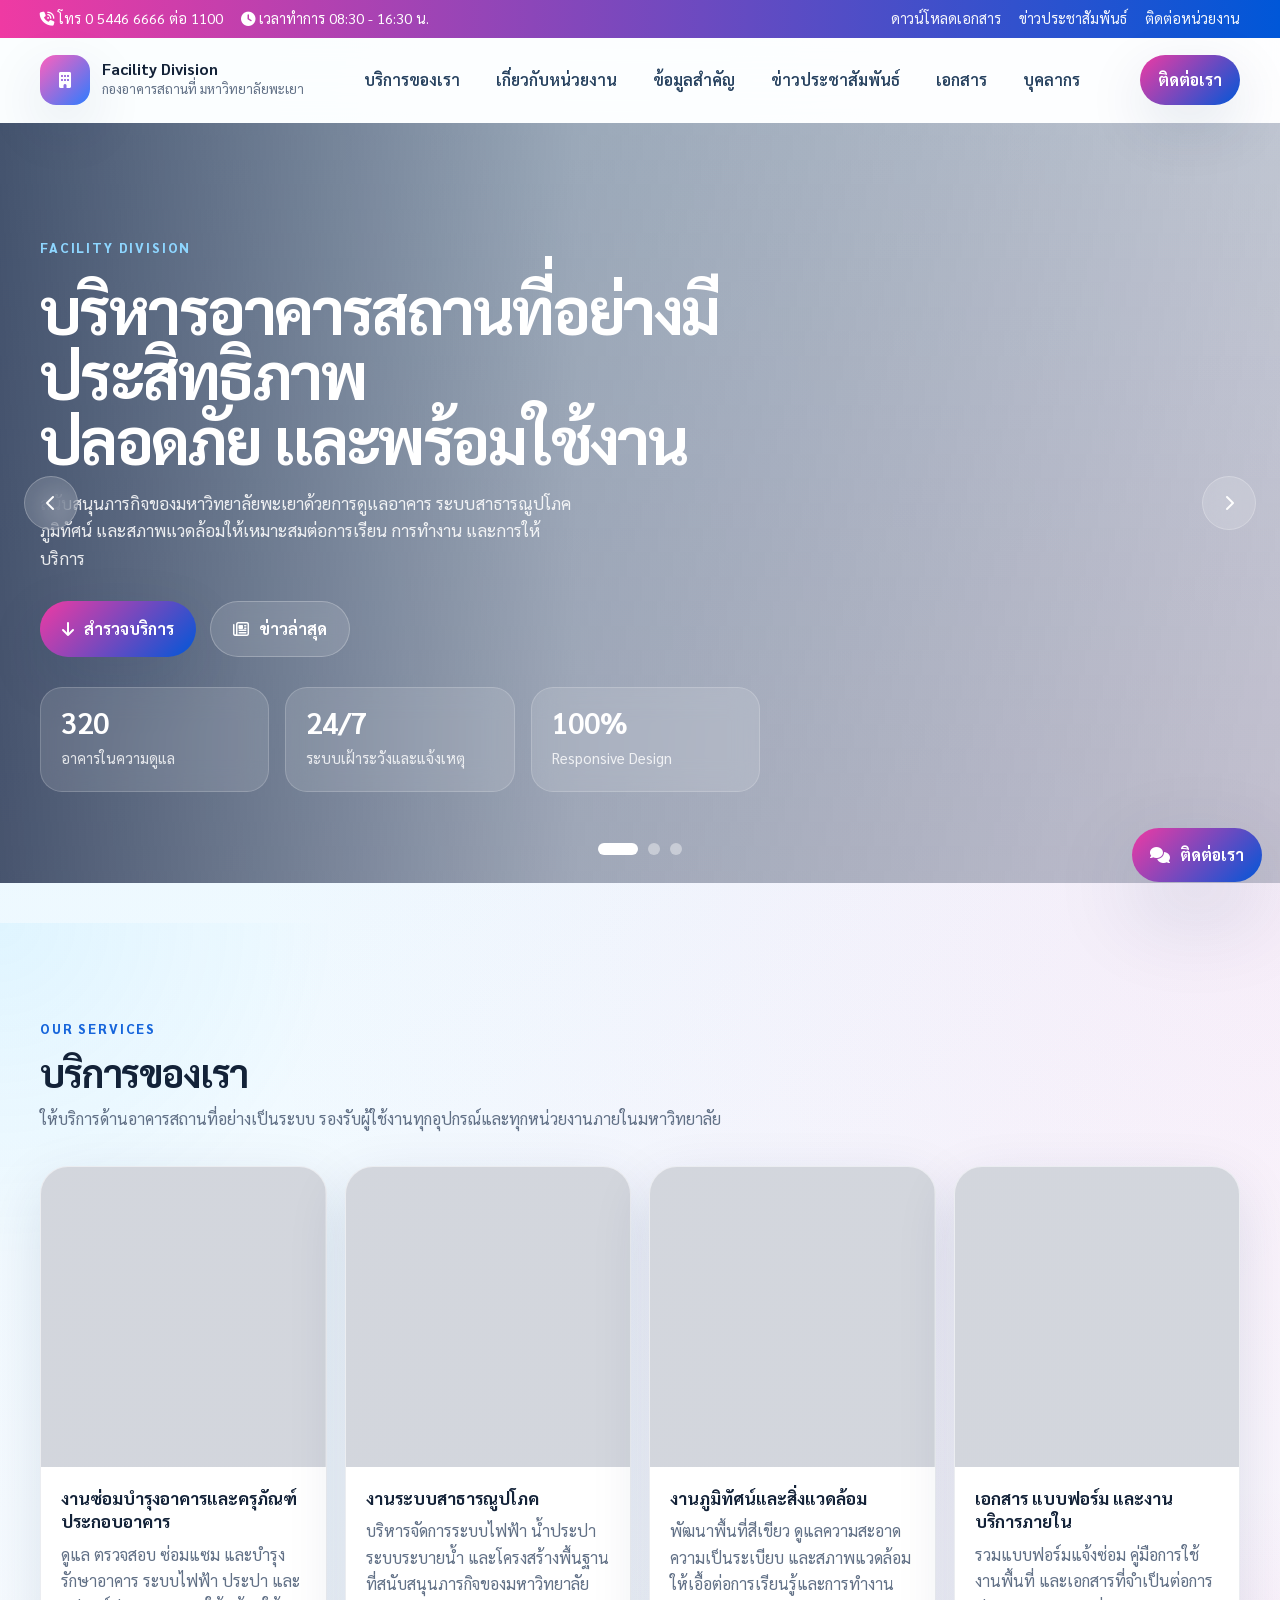
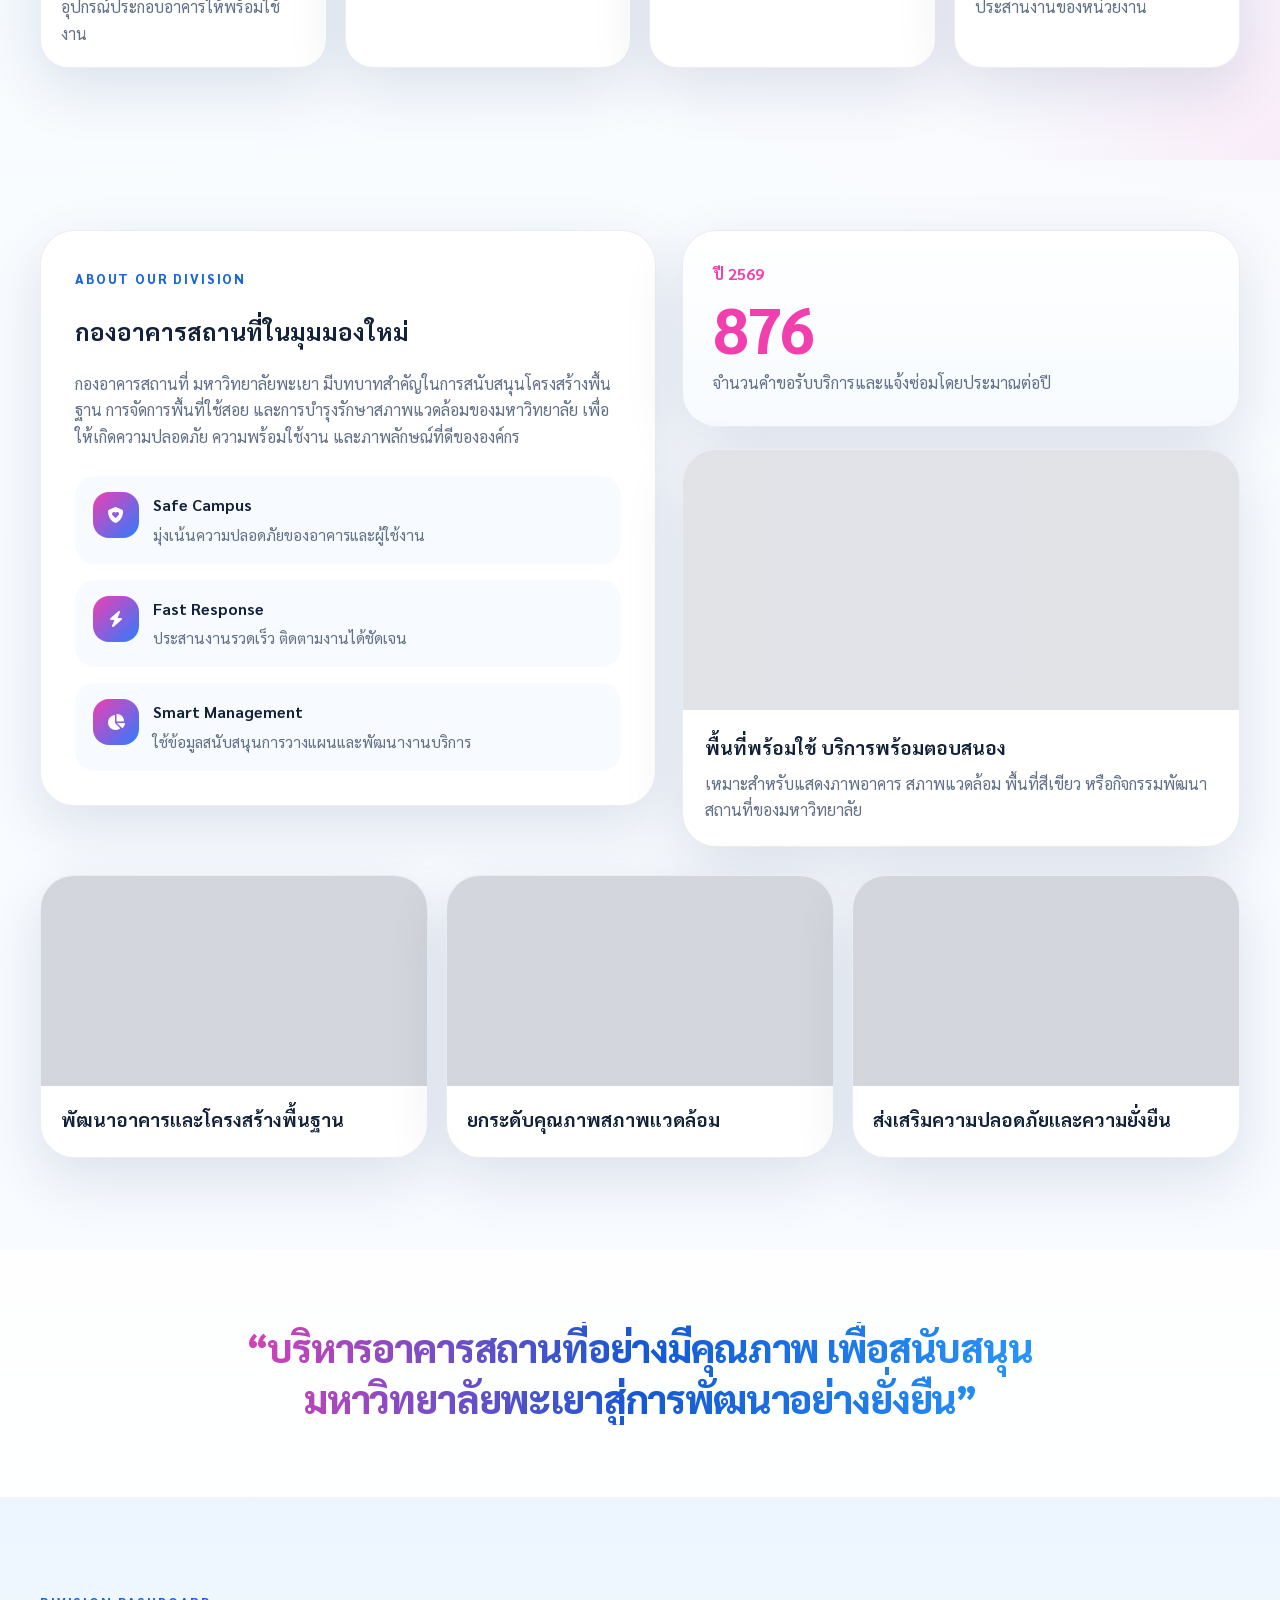
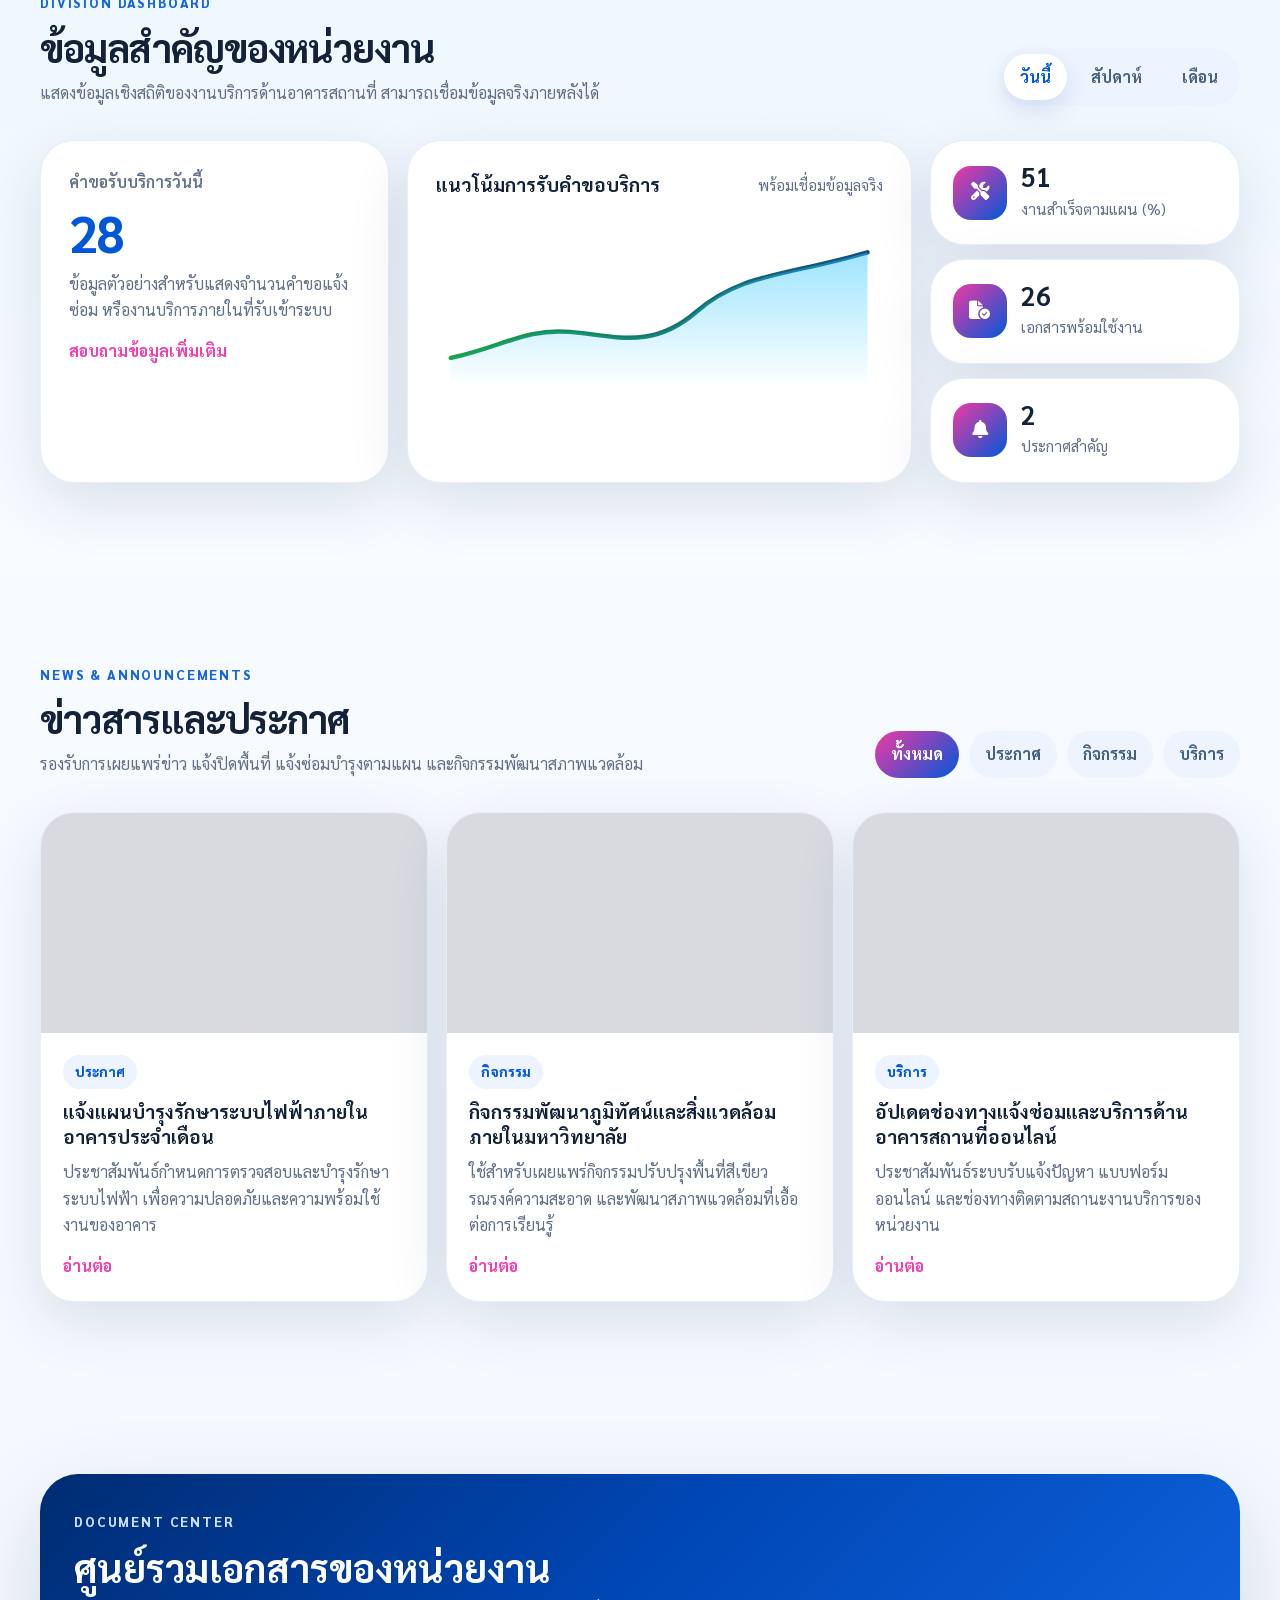
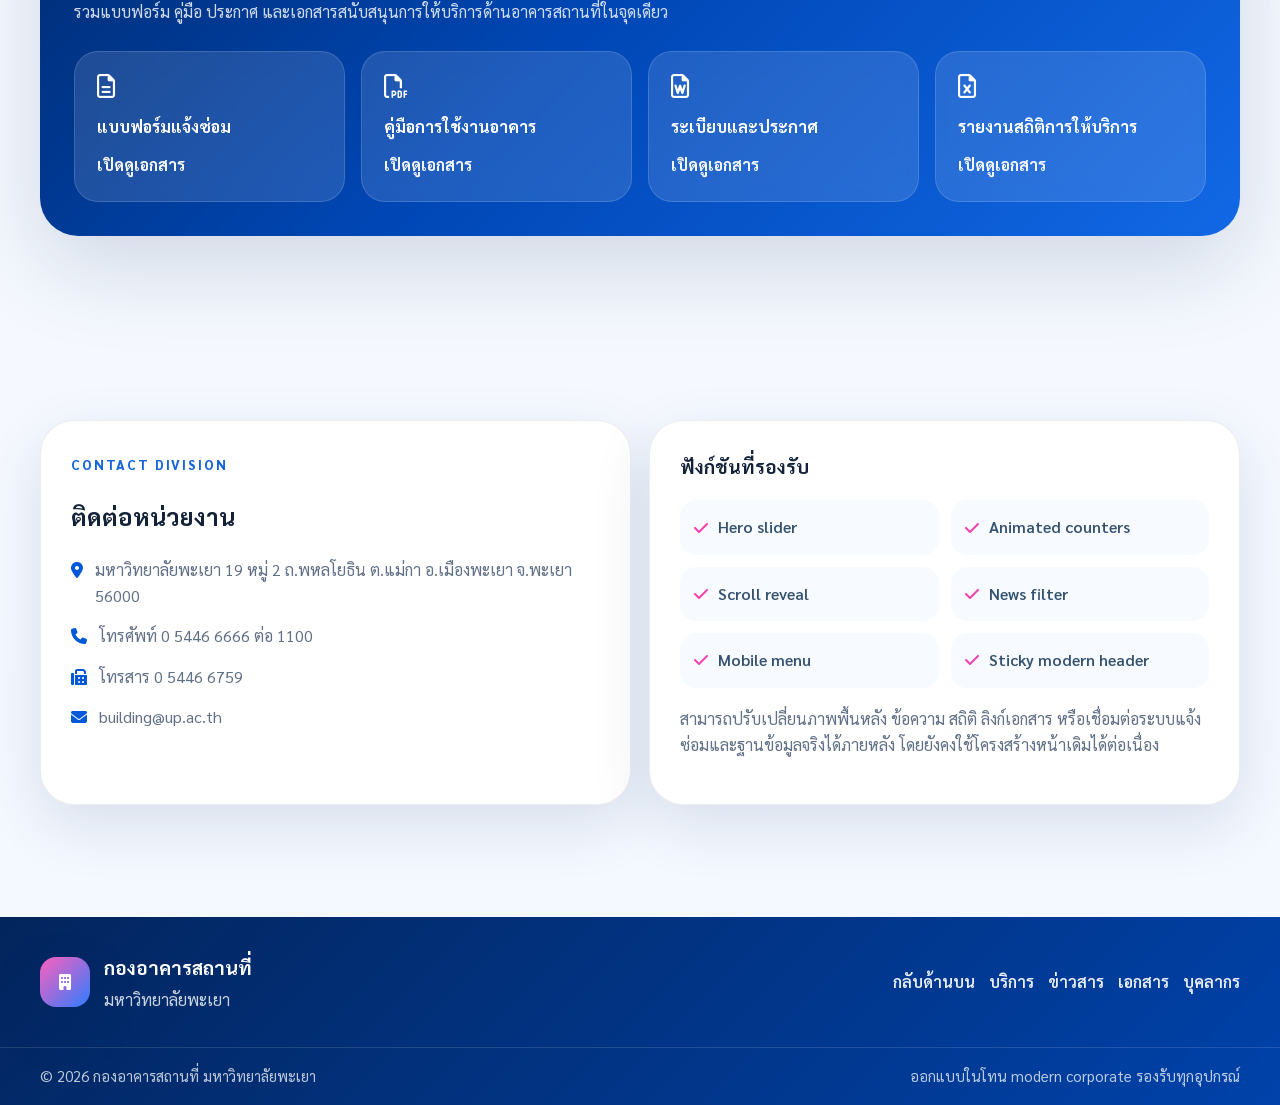
==== commit d4dc171f: "ฟหก" ====
--- a/index.html
+++ b/index.html
@@ -2,34 +2,105 @@
 <html lang="th">
 <head>
   <meta charset="UTF-8" />
-  <meta name="viewport" content="width=device-width, initial-scale=1.0" />
-  <title>งานพยาบาลผู้ป่วยนอก | โรงพยาบาลมหาวิทยาลัยพะเยา</title>
-  <meta name="description" content="เว็บไซต์งานพยาบาลผู้ป่วยนอก โรงพยาบาลมหาวิทยาลัยพะเยา ดีไซน์ทันสมัย รองรับมือถือ พร้อมส่วนข่าวสาร บริการ เอกสาร และข้อมูลติดต่อ" />
-  <meta name="keywords" content="งานพยาบาลผู้ป่วยนอก, OPD, โรงพยาบาลมหาวิทยาลัยพะเยา, nursing opd" />
-  <meta name="theme-color" content="#0e5bd8" />
-  <meta property="og:title" content="งานพยาบาลผู้ป่วยนอก | โรงพยาบาลมหาวิทยาลัยพะเยา" />
-  <meta property="og:description" content="หน้าเว็บไซต์สมัยใหม่สำหรับหน่วยงานพยาบาลผู้ป่วยนอก พร้อมข่าวประชาสัมพันธ์ บริการ เอกสาร และช่องทางติดต่อ" />
+  <meta http-equiv="X-UA-Compatible" content="IE=edge" />
+  <meta name="viewport" content="width=device-width, initial-scale=1, viewport-fit=cover" />
+  <meta name="format-detection" content="telephone=no, date=no, email=no, address=no" />
+  <meta name="theme-color" content="#0f4c81" />
+  <meta name="color-scheme" content="light" />
+  <meta name="robots" content="index, follow, max-image-preview:large" />
+  <meta name="referrer" content="strict-origin-when-cross-origin" />
+
+  <title>กองอาคารสถานที่ | มหาวิทยาลัยพะเยา</title>
+  <meta
+    name="description"
+    content="เว็บไซต์กองอาคารสถานที่ มหาวิทยาลัยพะเยา สำหรับเผยแพร่ข่าวสาร งานบริการ เอกสารราชการ ข้อมูลการซ่อมบำรุง งานภูมิทัศน์ งานระบบสาธารณูปโภค และช่องทางติดต่อหน่วยงาน"
+  />
+  <meta
+    name="keywords"
+    content="กองอาคารสถานที่, มหาวิทยาลัยพะเยา, งานซ่อมบำรุง, งานภูมิทัศน์, งานสาธารณูปโภค, อาคารสถานที่, facility division, University of Phayao"
+  />
+  <meta name="author" content="กองอาคารสถานที่ มหาวิทยาลัยพะเยา" />
+
+  <link rel="canonical" href="https://example.com/" />
+
+  <!-- Open Graph -->
+  <meta property="og:locale" content="th_TH" />
   <meta property="og:type" content="website" />
-
+  <meta property="og:title" content="กองอาคารสถานที่ | มหาวิทยาลัยพะเยา" />
+  <meta
+    property="og:description"
+    content="เว็บไซต์หน่วยงานกองอาคารสถานที่ มหาวิทยาลัยพะเยา พร้อมข่าวประชาสัมพันธ์ บริการ เอกสารดาวน์โหลด และข้อมูลติดต่อ"
+  />
+  <meta property="og:url" content="https://example.com/" />
+  <meta property="og:site_name" content="กองอาคารสถานที่ มหาวิทยาลัยพะเยา" />
+  <meta property="og:image" content="https://example.com/assets/images/og-cover.jpg" />
+  <meta property="og:image:alt" content="กองอาคารสถานที่ มหาวิทยาลัยพะเยา" />
+
+  <!-- Twitter Card -->
+  <meta name="twitter:card" content="summary_large_image" />
+  <meta name="twitter:title" content="กองอาคารสถานที่ | มหาวิทยาลัยพะเยา" />
+  <meta
+    name="twitter:description"
+    content="ข่าวสาร บริการ เอกสาร และข้อมูลติดต่อของกองอาคารสถานที่ มหาวิทยาลัยพะเยา"
+  />
+  <meta name="twitter:image" content="https://example.com/assets/images/og-cover.jpg" />
+
+  <!-- Performance -->
+  <link rel="preload" href="assets/css/style.css" as="style" />
+  <link rel="preload" href="assets/js/main.js" as="script" />
+
+  <!-- Fonts / Icons
+       หมายเหตุ: ถ้าต้องการคะแนน Performance สูงมาก แนะนำ self-host ฟอนต์และไอคอน
+       หรือใช้ SVG inline แทน CDN -->
   <link rel="preconnect" href="https://fonts.googleapis.com" />
   <link rel="preconnect" href="https://fonts.gstatic.com" crossorigin />
-  <link href="https://fonts.googleapis.com/css2?family=Sarabun:wght@300;400;500;600;700;800&display=swap" rel="stylesheet" />
+  <link
+    href="https://fonts.googleapis.com/css2?family=Sarabun:wght@300;400;500;600;700;800&display=swap"
+    rel="stylesheet"
+  />
   <link rel="preconnect" href="https://cdnjs.cloudflare.com" />
-  <link rel="stylesheet" href="https://cdnjs.cloudflare.com/ajax/libs/font-awesome/6.5.2/css/all.min.css" crossorigin="anonymous" referrerpolicy="no-referrer" />
+  <link
+    rel="stylesheet"
+    href="https://cdnjs.cloudflare.com/ajax/libs/font-awesome/6.5.2/css/all.min.css"
+    crossorigin="anonymous"
+    referrerpolicy="no-referrer"
+  />
+
   <link rel="stylesheet" href="assets/css/style.css" />
+
+  <!-- Structured Data -->
+  <script type="application/ld+json">
+    {
+      "@context": "https://schema.org",
+      "@type": "GovernmentOrganization",
+      "name": "กองอาคารสถานที่ มหาวิทยาลัยพะเยา",
+      "url": "https://example.com/",
+      "logo": "https://example.com/assets/images/logo.png",
+      "email": "building@up.ac.th",
+      "telephone": "0 5446 6666",
+      "address": {
+        "@type": "PostalAddress",
+        "streetAddress": "19 หมู่ 2 ถนนพหลโยธิน ตำบลแม่กา",
+        "addressLocality": "อำเภอเมืองพะเยา",
+        "addressRegion": "พะเยา",
+        "postalCode": "56000",
+        "addressCountry": "TH"
+      }
+    }
+  </script>
 </head>
 <body>
   <a class="skip-link" href="#main-content">ข้ามไปยังเนื้อหาหลัก</a>
 
-  <div class="topbar">
+  <div class="topbar" role="region" aria-label="ข้อมูลติดต่อด่วน">
     <div class="container topbar-inner">
       <div class="topbar-left">
-        <span><i class="fa-solid fa-phone-volume"></i> โทร 0 5446 6666 ต่อ 7000</span>
-        <span><i class="fa-solid fa-clock"></i> เวลาให้บริการ 08:00 - 16:00 น.</span>
+        <span><i class="fa-solid fa-phone-volume" aria-hidden="true"></i> โทร 0 5446 6666 ต่อ 1100</span>
+        <span><i class="fa-solid fa-clock" aria-hidden="true"></i> เวลาทำการ 08:30 - 16:30 น.</span>
       </div>
       <div class="topbar-right">
         <a href="#downloads">ดาวน์โหลดเอกสาร</a>
-        <a href="#news">ข่าวประกาศ</a>
+        <a href="#news">ข่าวประชาสัมพันธ์</a>
         <a href="#contact">ติดต่อหน่วยงาน</a>
       </div>
     </div>
@@ -37,16 +108,23 @@
 
   <header class="site-header" id="top">
     <div class="container header-inner">
-      <a href="index.html" class="brand" aria-label="หน้าแรก งานพยาบาลผู้ป่วยนอก">
-        <span class="brand-mark"><i class="fa-solid fa-heart-pulse"></i></span>
+      <a href="index.html" class="brand" aria-label="หน้าแรก กองอาคารสถานที่ มหาวิทยาลัยพะเยา">
+        <span class="brand-mark"><i class="fa-solid fa-building" aria-hidden="true"></i></span>
         <span class="brand-text">
-          <strong>OPD Nursing</strong>
-          <small>โรงพยาบาลมหาวิทยาลัยพะเยา</small>
+          <strong>Facility Division</strong>
+          <small>กองอาคารสถานที่ มหาวิทยาลัยพะเยา</small>
         </span>
       </a>
 
-      <button class="nav-toggle" id="navToggle" aria-label="เปิดหรือปิดเมนู" aria-expanded="false" aria-controls="siteNav">
-        <i class="fa-solid fa-bars"></i>
+      <button
+        class="nav-toggle"
+        id="navToggle"
+        type="button"
+        aria-label="เปิดหรือปิดเมนู"
+        aria-expanded="false"
+        aria-controls="siteNav"
+      >
+        <i class="fa-solid fa-bars" aria-hidden="true"></i>
       </button>
 
       <nav class="site-nav" id="siteNav" aria-label="เมนูหลัก">
@@ -66,31 +144,31 @@
 
   <main id="main-content">
     <!-- HERO -->
-    <section class="hero-section">
+    <section class="hero-section" aria-label="ส่วนแนะนำหน่วยงาน">
       <div class="hero-slider" id="heroSlider">
         <article class="hero-slide is-active">
-          <div class="hero-bg hero-bg-1"></div>
+          <div class="hero-bg hero-bg-1" aria-hidden="true"></div>
           <div class="container hero-content">
             <div class="hero-copy reveal">
-              <span class="eyebrow">OUTPATIENT NURSING UNIT</span>
-              <h1>ดูแลผู้ป่วยนอกอย่างใส่ใจ<br />ทันสมัย และเข้าถึงง่าย</h1>
+              <span class="eyebrow">FACILITY DIVISION</span>
+              <h1>บริหารอาคารสถานที่อย่างมีประสิทธิภาพ<br />ปลอดภัย และพร้อมใช้งาน</h1>
               <p>
-                ยกระดับประสบการณ์การรับบริการด้วยระบบพยาบาลผู้ป่วยนอกที่เน้นความรวดเร็ว
-                ความปลอดภัย และการสื่อสารที่เป็นมิตรสำหรับผู้ป่วยทุกช่วงวัย
+                สนับสนุนภารกิจของมหาวิทยาลัยพะเยาด้วยการดูแลอาคาร ระบบสาธารณูปโภค
+                ภูมิทัศน์ และสภาพแวดล้อมให้เหมาะสมต่อการเรียน การทำงาน และการให้บริการ
               </p>
               <div class="hero-actions">
-                <a class="btn btn-primary" href="#services"><i class="fa-solid fa-arrow-down"></i> สำรวจบริการ</a>
-                <a class="btn btn-secondary" href="#news"><i class="fa-regular fa-newspaper"></i> ข่าวล่าสุด</a>
+                <a class="btn btn-primary" href="#services"><i class="fa-solid fa-arrow-down" aria-hidden="true"></i> สำรวจบริการ</a>
+                <a class="btn btn-secondary" href="#news"><i class="fa-regular fa-newspaper" aria-hidden="true"></i> ข่าวล่าสุด</a>
               </div>
 
               <div class="hero-stats">
                 <div>
-                  <strong data-counter="275000">0</strong>
-                  <span>ผู้รับบริการต่อปี</span>
+                  <strong data-counter="320">0</strong>
+                  <span>อาคารในความดูแล</span>
                 </div>
                 <div>
                   <strong>24/7</strong>
-                  <span>ระบบประสานงาน</span>
+                  <span>ระบบเฝ้าระวังและแจ้งเหตุ</span>
                 </div>
                 <div>
                   <strong>100%</strong>
@@ -102,52 +180,52 @@
         </article>
 
         <article class="hero-slide">
-          <div class="hero-bg hero-bg-2"></div>
+          <div class="hero-bg hero-bg-2" aria-hidden="true"></div>
           <div class="container hero-content">
             <div class="hero-copy reveal">
-              <span class="eyebrow">PATIENT EXPERIENCE</span>
-              <h1>บริการที่ชัดเจน<br />ลดขั้นตอน และสบายตา</h1>
+              <span class="eyebrow">SMART FACILITY SERVICE</span>
+              <h1>บริการซ่อมบำรุงที่เป็นระบบ<br />ลดขั้นตอน และติดตามได้</h1>
               <p>
-                โครงสร้างหน้าเว็บไซต์ถูกออกแบบให้จัดวางข้อมูลสำคัญชัดเจน
-                ช่วยให้ผู้รับบริการเข้าถึงข่าวสาร เอกสาร และข้อมูลติดต่อได้รวดเร็ว
+                รองรับงานแจ้งซ่อม งานบำรุงรักษาเชิงป้องกัน งานภูมิทัศน์
+                และงานสนับสนุนด้านอาคารสถานที่ในรูปแบบที่เข้าถึงง่ายและเป็นมิตรต่อผู้ใช้
               </p>
               <div class="hero-actions">
-                <a class="btn btn-primary" href="#dashboard"><i class="fa-solid fa-chart-line"></i> ดูข้อมูลสำคัญ</a>
-                <a class="btn btn-secondary" href="#downloads"><i class="fa-regular fa-file-lines"></i> เอกสารดาวน์โหลด</a>
+                <a class="btn btn-primary" href="#dashboard"><i class="fa-solid fa-chart-line" aria-hidden="true"></i> ดูข้อมูลสำคัญ</a>
+                <a class="btn btn-secondary" href="#downloads"><i class="fa-regular fa-file-lines" aria-hidden="true"></i> เอกสารดาวน์โหลด</a>
               </div>
             </div>
           </div>
         </article>
 
         <article class="hero-slide">
-          <div class="hero-bg hero-bg-3"></div>
+          <div class="hero-bg hero-bg-3" aria-hidden="true"></div>
           <div class="container hero-content">
             <div class="hero-copy reveal">
-              <span class="eyebrow">QUALITY CARE</span>
-              <h1>หน่วยงานต้นแบบ<br />เพื่อการบริการที่มีคุณภาพ</h1>
+              <span class="eyebrow">SUSTAINABLE CAMPUS</span>
+              <h1>ขับเคลื่อนมหาวิทยาลัยสีเขียว<br />ด้วยการจัดการพื้นที่อย่างยั่งยืน</h1>
               <p>
-                รองรับการประชาสัมพันธ์ข่าวสาร ตารางกิจกรรม เอกสารใช้งานภายใน
-                และการเชื่อมต่อข้อมูลสำคัญของหน่วยงานในรูปแบบทันสมัย
+                สนับสนุนการพัฒนาสภาพแวดล้อมที่ปลอดภัย สะอาด และเหมาะสมต่อคุณภาพชีวิต
+                พร้อมส่งเสริมการใช้ทรัพยากรอย่างคุ้มค่าและยั่งยืน
               </p>
               <div class="hero-actions">
-                <a class="btn btn-primary" href="pahr/personel.html"><i class="fa-solid fa-user-group"></i> ทีมบุคลากร</a>
-                <a class="btn btn-secondary" href="#contact"><i class="fa-solid fa-envelope"></i> ติดต่อหน่วยงาน</a>
+                <a class="btn btn-primary" href="pahr/personel.html"><i class="fa-solid fa-user-group" aria-hidden="true"></i> ทีมบุคลากร</a>
+                <a class="btn btn-secondary" href="#contact"><i class="fa-solid fa-envelope" aria-hidden="true"></i> ติดต่อหน่วยงาน</a>
               </div>
             </div>
           </div>
         </article>
 
-        <button class="hero-control prev" id="prevSlide" aria-label="สไลด์ก่อนหน้า">
-          <i class="fa-solid fa-chevron-left"></i>
+        <button class="hero-control prev" id="prevSlide" type="button" aria-label="สไลด์ก่อนหน้า">
+          <i class="fa-solid fa-chevron-left" aria-hidden="true"></i>
         </button>
-        <button class="hero-control next" id="nextSlide" aria-label="สไลด์ถัดไป">
-          <i class="fa-solid fa-chevron-right"></i>
+        <button class="hero-control next" id="nextSlide" type="button" aria-label="สไลด์ถัดไป">
+          <i class="fa-solid fa-chevron-right" aria-hidden="true"></i>
         </button>
 
         <div class="hero-dots" id="heroDots" aria-label="ตัวเลือกสไลด์">
-          <button class="dot is-active" aria-label="สไลด์ 1"></button>
-          <button class="dot" aria-label="สไลด์ 2"></button>
-          <button class="dot" aria-label="สไลด์ 3"></button>
+          <button class="dot is-active" type="button" aria-label="สไลด์ 1"></button>
+          <button class="dot" type="button" aria-label="สไลด์ 2"></button>
+          <button class="dot" type="button" aria-label="สไลด์ 3"></button>
         </div>
       </div>
     </section>
@@ -158,39 +236,39 @@
         <div class="section-heading align-left reveal">
           <span class="section-kicker">OUR SERVICES</span>
           <h2>บริการของเรา</h2>
-          <p>นำเสนอในรูปแบบการ์ดภาพขนาดใหญ่ เหมาะกับเว็บไซต์สมัยใหม่และการใช้งานบนมือถือ</p>
+          <p>ให้บริการด้านอาคารสถานที่อย่างเป็นระบบ รองรับผู้ใช้งานทุกอุปกรณ์และทุกหน่วยงานภายในมหาวิทยาลัย</p>
         </div>
 
         <div class="service-grid">
           <article class="service-card reveal">
-            <div class="service-thumb service-1"></div>
+            <div class="service-thumb service-1" aria-hidden="true"></div>
             <div class="service-info">
-              <h3>งานคัดกรองและประเมินเบื้องต้น</h3>
-              <p>สนับสนุนการประเมินอาการก่อนพบแพทย์อย่างเป็นระบบ รวดเร็ว และปลอดภัย</p>
+              <h3>งานซ่อมบำรุงอาคารและครุภัณฑ์ประกอบอาคาร</h3>
+              <p>ดูแล ตรวจสอบ ซ่อมแซม และบำรุงรักษาอาคาร ระบบไฟฟ้า ประปา และอุปกรณ์ประกอบอาคารให้พร้อมใช้งาน</p>
             </div>
           </article>
 
           <article class="service-card reveal">
-            <div class="service-thumb service-2"></div>
+            <div class="service-thumb service-2" aria-hidden="true"></div>
             <div class="service-info">
-              <h3>บริการนัดหมายและประสานการรักษา</h3>
-              <p>จัดการการส่งต่อ นัดติดตาม และสื่อสารข้อมูลสำคัญระหว่างทีมสหสาขา</p>
+              <h3>งานระบบสาธารณูปโภค</h3>
+              <p>บริหารจัดการระบบไฟฟ้า น้ำประปา ระบบระบายน้ำ และโครงสร้างพื้นฐานที่สนับสนุนภารกิจของมหาวิทยาลัย</p>
             </div>
           </article>
 
           <article class="service-card reveal">
-            <div class="service-thumb service-3"></div>
+            <div class="service-thumb service-3" aria-hidden="true"></div>
             <div class="service-info">
-              <h3>ให้คำแนะนำผู้ป่วยและญาติ</h3>
-              <p>สื่อสารขั้นตอนการรับบริการ สิทธิการรักษา และแนวทางดูแลตนเองอย่างเข้าใจง่าย</p>
+              <h3>งานภูมิทัศน์และสิ่งแวดล้อม</h3>
+              <p>พัฒนาพื้นที่สีเขียว ดูแลความสะอาด ความเป็นระเบียบ และสภาพแวดล้อมให้เอื้อต่อการเรียนรู้และการทำงาน</p>
             </div>
           </article>
 
           <article class="service-card reveal">
-            <div class="service-thumb service-4"></div>
+            <div class="service-thumb service-4" aria-hidden="true"></div>
             <div class="service-info">
-              <h3>เอกสารและข้อมูลสนับสนุน</h3>
-              <p>เข้าถึงคู่มือ แบบฟอร์ม และข่าวประกาศสำคัญของหน่วยงานได้จากหน้าเดียว</p>
+              <h3>เอกสาร แบบฟอร์ม และงานบริการภายใน</h3>
+              <p>รวมแบบฟอร์มแจ้งซ่อม คู่มือการใช้งานพื้นที่ และเอกสารที่จำเป็นต่อการประสานงานของหน่วยงาน</p>
             </div>
           </article>
         </div>
@@ -202,34 +280,34 @@
       <div class="container">
         <div class="highlight-wrap">
           <div class="highlight-left reveal">
-            <span class="section-kicker">ABOUT OUR UNIT</span>
-            <h2>งานพยาบาลผู้ป่วยนอกในมุมมองใหม่</h2>
+            <span class="section-kicker">ABOUT OUR DIVISION</span>
+            <h2>กองอาคารสถานที่ในมุมมองใหม่</h2>
             <p>
-              ออกแบบด้วยแนวคิด modern corporate layout เน้นภาพลักษณ์น่าเชื่อถือ
-              ใช้พื้นที่ขาว โปร่ง โล่ง และการจัดวางข้อมูลเป็นบล็อกใหญ่
-              ช่วยให้เว็บไซต์ดูร่วมสมัยคล้ายหน้าองค์กรในภาพตัวอย่าง
+              กองอาคารสถานที่ มหาวิทยาลัยพะเยา มีบทบาทสำคัญในการสนับสนุนโครงสร้างพื้นฐาน
+              การจัดการพื้นที่ใช้สอย และการบำรุงรักษาสภาพแวดล้อมของมหาวิทยาลัย
+              เพื่อให้เกิดความปลอดภัย ความพร้อมใช้งาน และภาพลักษณ์ที่ดีขององค์กร
             </p>
 
             <div class="highlight-feature-list">
               <article>
-                <i class="fa-solid fa-shield-heart"></i>
+                <i class="fa-solid fa-shield-heart" aria-hidden="true"></i>
                 <div>
-                  <h3>Patient-Centered Care</h3>
-                  <p>ยึดผู้รับบริการเป็นศูนย์กลาง</p>
+                  <h3>Safe Campus</h3>
+                  <p>มุ่งเน้นความปลอดภัยของอาคารและผู้ใช้งาน</p>
                 </div>
               </article>
               <article>
-                <i class="fa-solid fa-bolt"></i>
+                <i class="fa-solid fa-bolt" aria-hidden="true"></i>
                 <div>
-                  <h3>Fast Access</h3>
-                  <p>เข้าถึงข่าว เอกสาร และข้อมูลติดต่อได้รวดเร็ว</p>
+                  <h3>Fast Response</h3>
+                  <p>ประสานงานรวดเร็ว ติดตามงานได้ชัดเจน</p>
                 </div>
               </article>
               <article>
-                <i class="fa-solid fa-chart-pie"></i>
+                <i class="fa-solid fa-chart-pie" aria-hidden="true"></i>
                 <div>
-                  <h3>Modern Dashboard</h3>
-                  <p>แสดงข้อมูลสำคัญด้วยสถิติและกราฟ</p>
+                  <h3>Smart Management</h3>
+                  <p>ใช้ข้อมูลสนับสนุนการวางแผนและพัฒนางานบริการ</p>
                 </div>
               </article>
             </div>
@@ -238,15 +316,15 @@
           <div class="highlight-right">
             <div class="stat-card reveal">
               <div class="stat-year">ปี 2569</div>
-              <strong class="big-number" data-counter="275000">0</strong>
-              <p>จำนวนผู้รับบริการรวมโดยประมาณในรอบปี</p>
+              <strong class="big-number" data-counter="1250">0</strong>
+              <p>จำนวนคำขอรับบริการและแจ้งซ่อมโดยประมาณต่อปี</p>
             </div>
 
             <div class="photo-card reveal">
-              <div class="photo-photo"></div>
+              <div class="photo-photo" aria-hidden="true"></div>
               <div class="photo-content">
-                <h3>คุณภาพบริการที่สัมผัสได้</h3>
-                <p>เหมาะสำหรับใช้โชว์ภาพกิจกรรม บรรยากาศหน่วยงาน หรือภาพการดูแลผู้ป่วย</p>
+                <h3>พื้นที่พร้อมใช้ บริการพร้อมตอบสนอง</h3>
+                <p>เหมาะสำหรับแสดงภาพอาคาร สภาพแวดล้อม พื้นที่สีเขียว หรือกิจกรรมพัฒนาสถานที่ของมหาวิทยาลัย</p>
               </div>
             </div>
           </div>
@@ -254,26 +332,26 @@
 
         <div class="pillars-grid">
           <article class="pillar-card reveal">
-            <div class="pillar-thumb pillar-1"></div>
-            <h3>พัฒนาระบบบริการ</h3>
+            <div class="pillar-thumb pillar-1" aria-hidden="true"></div>
+            <h3>พัฒนาอาคารและโครงสร้างพื้นฐาน</h3>
           </article>
           <article class="pillar-card reveal">
-            <div class="pillar-thumb pillar-2"></div>
-            <h3>ส่งเสริมคุณภาพงาน</h3>
+            <div class="pillar-thumb pillar-2" aria-hidden="true"></div>
+            <h3>ยกระดับคุณภาพสภาพแวดล้อม</h3>
           </article>
           <article class="pillar-card reveal">
-            <div class="pillar-thumb pillar-3"></div>
-            <h3>บริหารความปลอดภัย</h3>
+            <div class="pillar-thumb pillar-3" aria-hidden="true"></div>
+            <h3>ส่งเสริมความปลอดภัยและความยั่งยืน</h3>
           </article>
         </div>
       </div>
     </section>
 
     <!-- QUOTE -->
-    <section class="quote-band">
+    <section class="quote-band" aria-label="คำขวัญหน่วยงาน">
       <div class="container reveal">
         <p>
-          “สร้างสรรค์คุณภาพการบริการ ด้วยพลังงานและทีมงานที่ขับเคลื่อนอย่างยั่งยืน”
+          “บริหารอาคารสถานที่อย่างมีคุณภาพ เพื่อสนับสนุนมหาวิทยาลัยพะเยาสู่การพัฒนาอย่างยั่งยืน”
         </p>
       </div>
     </section>
@@ -283,31 +361,31 @@
       <div class="container">
         <div class="section-heading two-col-head reveal">
           <div>
-            <span class="section-kicker">UNIT DASHBOARD</span>
+            <span class="section-kicker">DIVISION DASHBOARD</span>
             <h2>ข้อมูลสำคัญของหน่วยงาน</h2>
-            <p>แสดงผลแบบ modern card เหมือนหน้าองค์กรร่วมสมัย พร้อม micro interaction</p>
-          </div>
-          <div class="segment-control" id="metricTabs">
-            <button class="segment-btn is-active" data-target="today">วันนี้</button>
-            <button class="segment-btn" data-target="week">สัปดาห์</button>
-            <button class="segment-btn" data-target="month">เดือน</button>
+            <p>แสดงข้อมูลเชิงสถิติของงานบริการด้านอาคารสถานที่ สามารถเชื่อมข้อมูลจริงภายหลังได้</p>
+          </div>
+          <div class="segment-control" id="metricTabs" role="tablist" aria-label="เลือกช่วงเวลา">
+            <button class="segment-btn is-active" type="button" data-target="today">วันนี้</button>
+            <button class="segment-btn" type="button" data-target="week">สัปดาห์</button>
+            <button class="segment-btn" type="button" data-target="month">เดือน</button>
           </div>
         </div>
 
         <div class="dashboard-grid">
           <article class="kpi-card reveal">
-            <span class="kpi-label">ผู้รับบริการวันนี้</span>
-            <strong class="kpi-value metric-panel is-active" data-panel="today">476</strong>
-            <strong class="kpi-value metric-panel" data-panel="week">2,984</strong>
-            <strong class="kpi-value metric-panel" data-panel="month">12,540</strong>
-            <p>สถิติตัวอย่าง สามารถเชื่อมข้อมูลจริงภายหลังได้</p>
+            <span class="kpi-label">คำขอรับบริการวันนี้</span>
+            <strong class="kpi-value metric-panel is-active" data-panel="today">28</strong>
+            <strong class="kpi-value metric-panel" data-panel="week">164</strong>
+            <strong class="kpi-value metric-panel" data-panel="month">682</strong>
+            <p>ข้อมูลตัวอย่างสำหรับแสดงจำนวนคำขอแจ้งซ่อม หรืองานบริการภายในที่รับเข้าระบบ</p>
             <a href="#contact" class="mini-link">สอบถามข้อมูลเพิ่มเติม</a>
           </article>
 
           <article class="chart-card reveal">
             <div class="chart-head">
-              <h3>แนวโน้มการเข้ารับบริการ</h3>
-              <span>อัปเดตอัตโนมัติ</span>
+              <h3>แนวโน้มการรับคำขอบริการ</h3>
+              <span>พร้อมเชื่อมข้อมูลจริง</span>
             </div>
 
             <div class="chart-svg">
@@ -318,14 +396,14 @@
                     <stop offset="100%" stop-color="#27c4ff" stop-opacity="0"/>
                   </linearGradient>
                   <linearGradient id="lineStroke" x1="0" y1="0" x2="1" y2="0">
-                    <stop offset="0%" stop-color="#f03fb2"/>
-                    <stop offset="100%" stop-color="#2b7cff"/>
+                    <stop offset="0%" stop-color="#16a34a"/>
+                    <stop offset="100%" stop-color="#0f4c81"/>
                   </linearGradient>
                 </defs>
 
-                <path d="M20 180 C90 170, 120 125, 180 132 S290 182, 350 120 S470 52, 580 30"
+                <path d="M20 180 C90 165, 120 140, 180 145 S290 170, 350 118 S470 70, 580 38"
                       stroke="url(#lineStroke)" stroke-width="6" fill="none" stroke-linecap="round"/>
-                <path d="M20 180 C90 170, 120 125, 180 132 S290 182, 350 120 S470 52, 580 30 L580 220 L20 220 Z"
+                <path d="M20 180 C90 165, 120 140, 180 145 S290 170, 350 118 S470 70, 580 38 L580 220 L20 220 Z"
                       fill="url(#lineFill)"/>
               </svg>
             </div>
@@ -333,23 +411,23 @@
 
           <div class="mini-card-stack">
             <article class="mini-info-card reveal">
-              <i class="fa-solid fa-user-check"></i>
+              <i class="fa-solid fa-screwdriver-wrench" aria-hidden="true"></i>
               <div>
-                <strong data-counter="98">0</strong>
-                <span>ความพึงพอใจ (%)</span>
+                <strong data-counter="92">0</strong>
+                <span>งานสำเร็จตามแผน (%)</span>
               </div>
             </article>
             <article class="mini-info-card reveal">
-              <i class="fa-solid fa-file-circle-check"></i>
+              <i class="fa-solid fa-file-circle-check" aria-hidden="true"></i>
               <div>
-                <strong data-counter="124">0</strong>
-                <span>เอกสารพร้อมใช้</span>
+                <strong data-counter="48">0</strong>
+                <span>เอกสารพร้อมใช้งาน</span>
               </div>
             </article>
             <article class="mini-info-card reveal">
-              <i class="fa-solid fa-bell"></i>
+              <i class="fa-solid fa-bell" aria-hidden="true"></i>
               <div>
-                <strong data-counter="7">0</strong>
+                <strong data-counter="5">0</strong>
                 <span>ประกาศสำคัญ</span>
               </div>
             </article>
@@ -365,43 +443,43 @@
           <div>
             <span class="section-kicker">NEWS & ANNOUNCEMENTS</span>
             <h2>ข่าวสารและประกาศ</h2>
-            <p>มีระบบ filter ข่าวด้วยปุ่มหมวดหมู่ และรองรับการเพิ่มการ์ดข่าวในอนาคต</p>
+            <p>รองรับการเผยแพร่ข่าว แจ้งปิดพื้นที่ แจ้งซ่อมบำรุงตามแผน และกิจกรรมพัฒนาสภาพแวดล้อม</p>
           </div>
           <div class="news-filters" id="newsFilters">
-            <button class="filter-btn is-active" data-filter="all">ทั้งหมด</button>
-            <button class="filter-btn" data-filter="announce">ประกาศ</button>
-            <button class="filter-btn" data-filter="activity">กิจกรรม</button>
-            <button class="filter-btn" data-filter="service">บริการ</button>
+            <button class="filter-btn is-active" type="button" data-filter="all">ทั้งหมด</button>
+            <button class="filter-btn" type="button" data-filter="announce">ประกาศ</button>
+            <button class="filter-btn" type="button" data-filter="activity">กิจกรรม</button>
+            <button class="filter-btn" type="button" data-filter="service">บริการ</button>
           </div>
         </div>
 
         <div class="news-grid modern-news">
           <article class="news-card reveal" data-category="announce">
-            <div class="news-thumb news-1"></div>
+            <div class="news-thumb news-1" aria-hidden="true"></div>
             <div class="news-body">
               <span class="news-tag">ประกาศ</span>
-              <h3>แจ้งแนวทางการรับบริการผู้ป่วยนอกประจำเดือนนี้</h3>
-              <p>ตัวอย่างข่าวสำหรับประกาศเวลาเปิดบริการ ขั้นตอนคัดกรอง หรือแนวทางรับบริการใหม่</p>
+              <h3>แจ้งแผนบำรุงรักษาระบบไฟฟ้าภายในอาคารประจำเดือน</h3>
+              <p>ประชาสัมพันธ์กำหนดการตรวจสอบและบำรุงรักษาระบบไฟฟ้า เพื่อความปลอดภัยและความพร้อมใช้งานของอาคาร</p>
               <a href="#">อ่านต่อ</a>
             </div>
           </article>
 
           <article class="news-card reveal" data-category="activity">
-            <div class="news-thumb news-2"></div>
+            <div class="news-thumb news-2" aria-hidden="true"></div>
             <div class="news-body">
               <span class="news-tag">กิจกรรม</span>
-              <h3>อบรมพัฒนาทักษะการสื่อสารสำหรับบุคลากร</h3>
-              <p>ใช้สำหรับข่าวอบรม ประชุม ฟื้นฟูวิชาการ และกิจกรรมพัฒนาคุณภาพงานบริการ</p>
+              <h3>กิจกรรมพัฒนาภูมิทัศน์และสิ่งแวดล้อมภายในมหาวิทยาลัย</h3>
+              <p>ใช้สำหรับเผยแพร่กิจกรรมปรับปรุงพื้นที่สีเขียว รณรงค์ความสะอาด และพัฒนาสภาพแวดล้อมที่เอื้อต่อการเรียนรู้</p>
               <a href="#">อ่านต่อ</a>
             </div>
           </article>
 
           <article class="news-card reveal" data-category="service">
-            <div class="news-thumb news-3"></div>
+            <div class="news-thumb news-3" aria-hidden="true"></div>
             <div class="news-body">
               <span class="news-tag">บริการ</span>
-              <h3>อัปเดตช่องทางติดต่อและดาวน์โหลดเอกสารออนไลน์</h3>
-              <p>เหมาะสำหรับประชาสัมพันธ์แบบฟอร์ม คู่มือผู้ป่วย หรือระบบติดต่อหน่วยงาน</p>
+              <h3>อัปเดตช่องทางแจ้งซ่อมและบริการด้านอาคารสถานที่ออนไลน์</h3>
+              <p>ประชาสัมพันธ์ระบบรับแจ้งปัญหา แบบฟอร์มออนไลน์ และช่องทางติดตามสถานะงานบริการของหน่วยงาน</p>
               <a href="#">อ่านต่อ</a>
             </div>
           </article>
@@ -416,28 +494,28 @@
           <div class="docs-copy">
             <span class="section-kicker white">DOCUMENT CENTER</span>
             <h2>ศูนย์รวมเอกสารของหน่วยงาน</h2>
-            <p>จัดวางแบบ modern panel รองรับการเพิ่มปุ่มดาวน์โหลด ลิงก์ภายใน หรือไฟล์แนบจริงภายหลัง</p>
+            <p>รวมแบบฟอร์ม คู่มือ ประกาศ และเอกสารสนับสนุนการให้บริการด้านอาคารสถานที่ในจุดเดียว</p>
           </div>
 
           <div class="docs-grid">
             <article class="doc-card">
-              <i class="fa-regular fa-file-lines"></i>
-              <h3>แบบฟอร์มหน่วยงาน</h3>
+              <i class="fa-regular fa-file-lines" aria-hidden="true"></i>
+              <h3>แบบฟอร์มแจ้งซ่อม</h3>
               <a href="#">เปิดดูเอกสาร</a>
             </article>
             <article class="doc-card">
-              <i class="fa-regular fa-file-pdf"></i>
-              <h3>คู่มือผู้รับบริการ</h3>
+              <i class="fa-regular fa-file-pdf" aria-hidden="true"></i>
+              <h3>คู่มือการใช้งานอาคาร</h3>
               <a href="#">เปิดดูเอกสาร</a>
             </article>
             <article class="doc-card">
-              <i class="fa-regular fa-file-word"></i>
-              <h3>รายงานประชุม</h3>
+              <i class="fa-regular fa-file-word" aria-hidden="true"></i>
+              <h3>ระเบียบและประกาศ</h3>
               <a href="#">เปิดดูเอกสาร</a>
             </article>
             <article class="doc-card">
-              <i class="fa-regular fa-file-excel"></i>
-              <h3>สถิติและรายงาน</h3>
+              <i class="fa-regular fa-file-excel" aria-hidden="true"></i>
+              <h3>รายงานสถิติการให้บริการ</h3>
               <a href="#">เปิดดูเอกสาร</a>
             </article>
           </div>
@@ -449,30 +527,31 @@
     <section class="section contact-section" id="contact">
       <div class="container contact-grid">
         <div class="contact-card reveal">
-          <span class="section-kicker">CONTACT UNIT</span>
+          <span class="section-kicker">CONTACT DIVISION</span>
           <h2>ติดต่อหน่วยงาน</h2>
           <ul class="contact-list">
-            <li><i class="fa-solid fa-location-dot"></i> 19/1 หมู่ 2 ถ.พหลโยธิน ต.แม่กา อ.เมืองพะเยา จ.พะเยา 56000</li>
-            <li><i class="fa-solid fa-phone"></i> โทรศัพท์กลาง 0 5446 6666 ต่อ 7000</li>
-            <li><i class="fa-solid fa-fax"></i> โทรสาร 0 5446 6759</li>
-            <li><i class="fa-solid fa-envelope"></i> uph@up.ac.th</li>
+            <li><i class="fa-solid fa-location-dot" aria-hidden="true"></i> มหาวิทยาลัยพะเยา 19 หมู่ 2 ถ.พหลโยธิน ต.แม่กา อ.เมืองพะเยา จ.พะเยา 56000</li>
+            <li><i class="fa-solid fa-phone" aria-hidden="true"></i> โทรศัพท์ 0 5446 6666 ต่อ 1100</li>
+            <li><i class="fa-solid fa-fax" aria-hidden="true"></i> โทรสาร 0 5446 6759</li>
+            <li><i class="fa-solid fa-envelope" aria-hidden="true"></i> building@up.ac.th</li>
           </ul>
         </div>
 
         <div class="contact-panel reveal">
-          <h3>ฟังก์ชันที่เพิ่มให้แล้ว</h3>
+          <h3>ฟังก์ชันที่รองรับ</h3>
           <div class="feature-checks">
-            <span><i class="fa-solid fa-check"></i> Hero slider</span>
-            <span><i class="fa-solid fa-check"></i> Animated counters</span>
-            <span><i class="fa-solid fa-check"></i> Scroll reveal</span>
-            <span><i class="fa-solid fa-check"></i> News filter</span>
-            <span><i class="fa-solid fa-check"></i> Mobile menu</span>
-            <span><i class="fa-solid fa-check"></i> Sticky modern header</span>
+            <span><i class="fa-solid fa-check" aria-hidden="true"></i> Hero slider</span>
+            <span><i class="fa-solid fa-check" aria-hidden="true"></i> Animated counters</span>
+            <span><i class="fa-solid fa-check" aria-hidden="true"></i> Scroll reveal</span>
+            <span><i class="fa-solid fa-check" aria-hidden="true"></i> News filter</span>
+            <span><i class="fa-solid fa-check" aria-hidden="true"></i> Mobile menu</span>
+            <span><i class="fa-solid fa-check" aria-hidden="true"></i> Sticky modern header</span>
           </div>
 
           <p>
-            คุณสามารถเปลี่ยนภาพพื้นหลัง ข้อความ สถิติ หรือเชื่อมต่อข้อมูลจริงได้ภายหลัง
-            โดยไม่ต้องรื้อโครงสร้างหน้าใหม่ทั้งหมด
+            สามารถปรับเปลี่ยนภาพพื้นหลัง ข้อความ สถิติ ลิงก์เอกสาร
+            หรือเชื่อมต่อระบบแจ้งซ่อมและฐานข้อมูลจริงได้ภายหลัง
+            โดยยังคงใช้โครงสร้างหน้าเดิมได้ต่อเนื่อง
           </p>
         </div>
       </div>
@@ -482,10 +561,10 @@
   <footer class="site-footer">
     <div class="container footer-top">
       <div class="footer-brand">
-        <span class="brand-mark"><i class="fa-solid fa-heart-pulse"></i></span>
+        <span class="brand-mark"><i class="fa-solid fa-building" aria-hidden="true"></i></span>
         <div>
-          <h2>งานพยาบาลผู้ป่วยนอก</h2>
-          <p>โรงพยาบาลมหาวิทยาลัยพะเยา</p>
+          <h2>กองอาคารสถานที่</h2>
+          <p>มหาวิทยาลัยพะเยา</p>
         </div>
       </div>
 
@@ -500,14 +579,14 @@
 
     <div class="footer-bottom">
       <div class="container footer-bottom-inner">
-        <p>© 2026 OPD Nursing Unit, University of Phayao Hospital</p>
-        <p>ออกแบบใหม่ในโทน modern corporate</p>
+        <p>© 2026 กองอาคารสถานที่ มหาวิทยาลัยพะเยา</p>
+        <p>ออกแบบในโทน modern corporate รองรับทุกอุปกรณ์</p>
       </div>
     </div>
   </footer>
 
-  <a class="floating-contact" href="#contact" aria-label="ติดต่อหน่วยงาน">
-    <i class="fa-solid fa-comments"></i>
+  <a class="floating-contact" href="#contact" aria-label="ติดต่อกองอาคารสถานที่">
+    <i class="fa-solid fa-comments" aria-hidden="true"></i>
     <span>ติดต่อเรา</span>
   </a>
 
--- a/assets/css/style.css
+++ b/assets/css/style.css
@@ -997,16 +997,21 @@
 }
 
 .person-photo {
-  object-fit: cover;
+  width: 100%;
+  max-width: 220px;
+  aspect-ratio: 3 / 4;   /* สัดส่วนรูปแนวตั้งมาตรฐาน */
+  object-fit: contain;   /* เห็นเต็มรูป */
+  object-position: center;
   display: block;
-  border-radius: 50%;
+  margin: 0 auto;
+  border-radius: 20px;   /* เปลี่ยนจากวงกลมเป็นสี่เหลี่ยมมุมมน */
   border: 5px solid rgba(255, 255, 255, 0.95);
   box-shadow: 0 16px 36px rgba(15, 57, 133, 0.16);
+  background: #f3f6fb;   /* กันพื้นที่ว่างตอนใช้ contain */
 }
 
 .leader-photo {
-  width: 190px;
-  height: 190px;
+  max-width: 260px;
   margin-bottom: 22px;
 }
 
--- a/assets/css/style.css
+++ b/assets/css/style.css
@@ -997,16 +997,21 @@
 }
 
 .person-photo {
-  object-fit: cover;
+  width: 100%;
+  max-width: 220px;
+  aspect-ratio: 3 / 4;   /* สัดส่วนรูปแนวตั้งมาตรฐาน */
+  object-fit: contain;   /* เห็นเต็มรูป */
+  object-position: center;
   display: block;
-  border-radius: 50%;
+  margin: 0 auto;
+  border-radius: 20px;   /* เปลี่ยนจากวงกลมเป็นสี่เหลี่ยมมุมมน */
   border: 5px solid rgba(255, 255, 255, 0.95);
   box-shadow: 0 16px 36px rgba(15, 57, 133, 0.16);
+  background: #f3f6fb;   /* กันพื้นที่ว่างตอนใช้ contain */
 }
 
 .leader-photo {
-  width: 190px;
-  height: 190px;
+  max-width: 260px;
   margin-bottom: 22px;
 }
 
